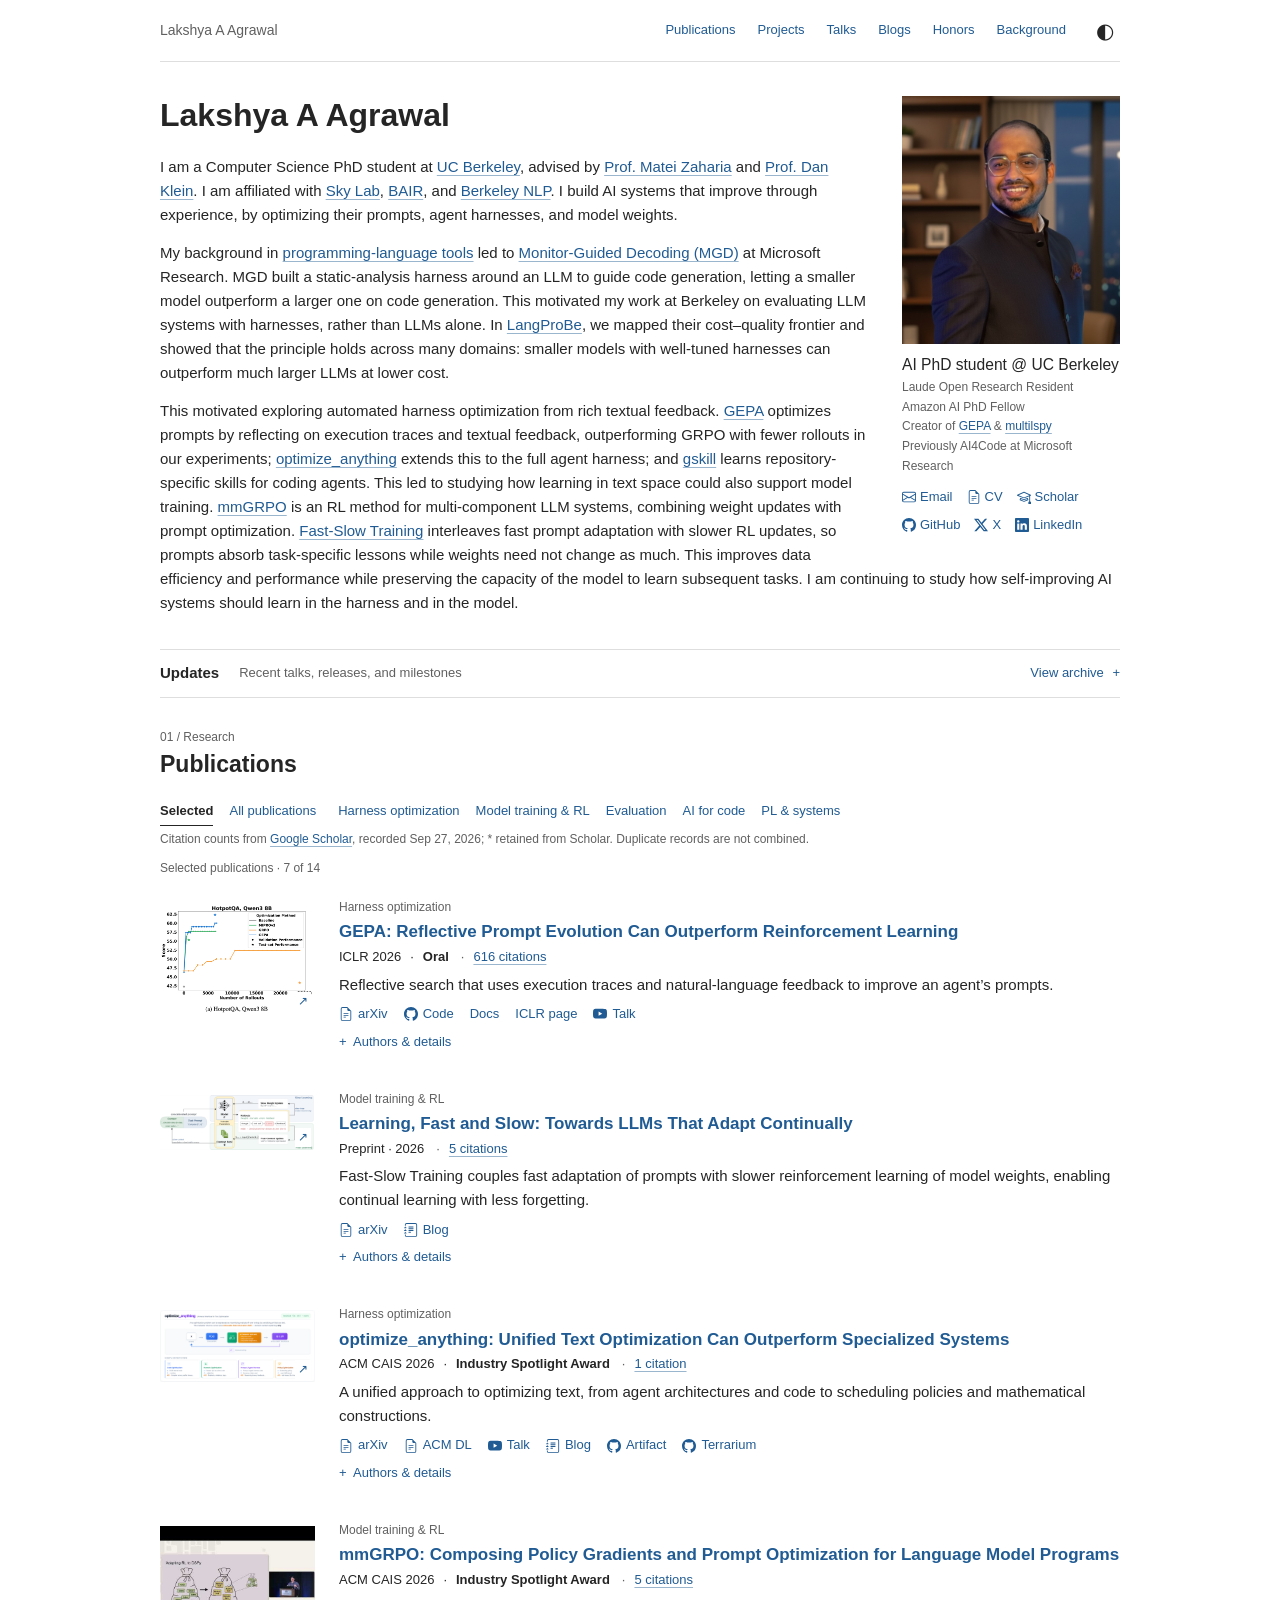
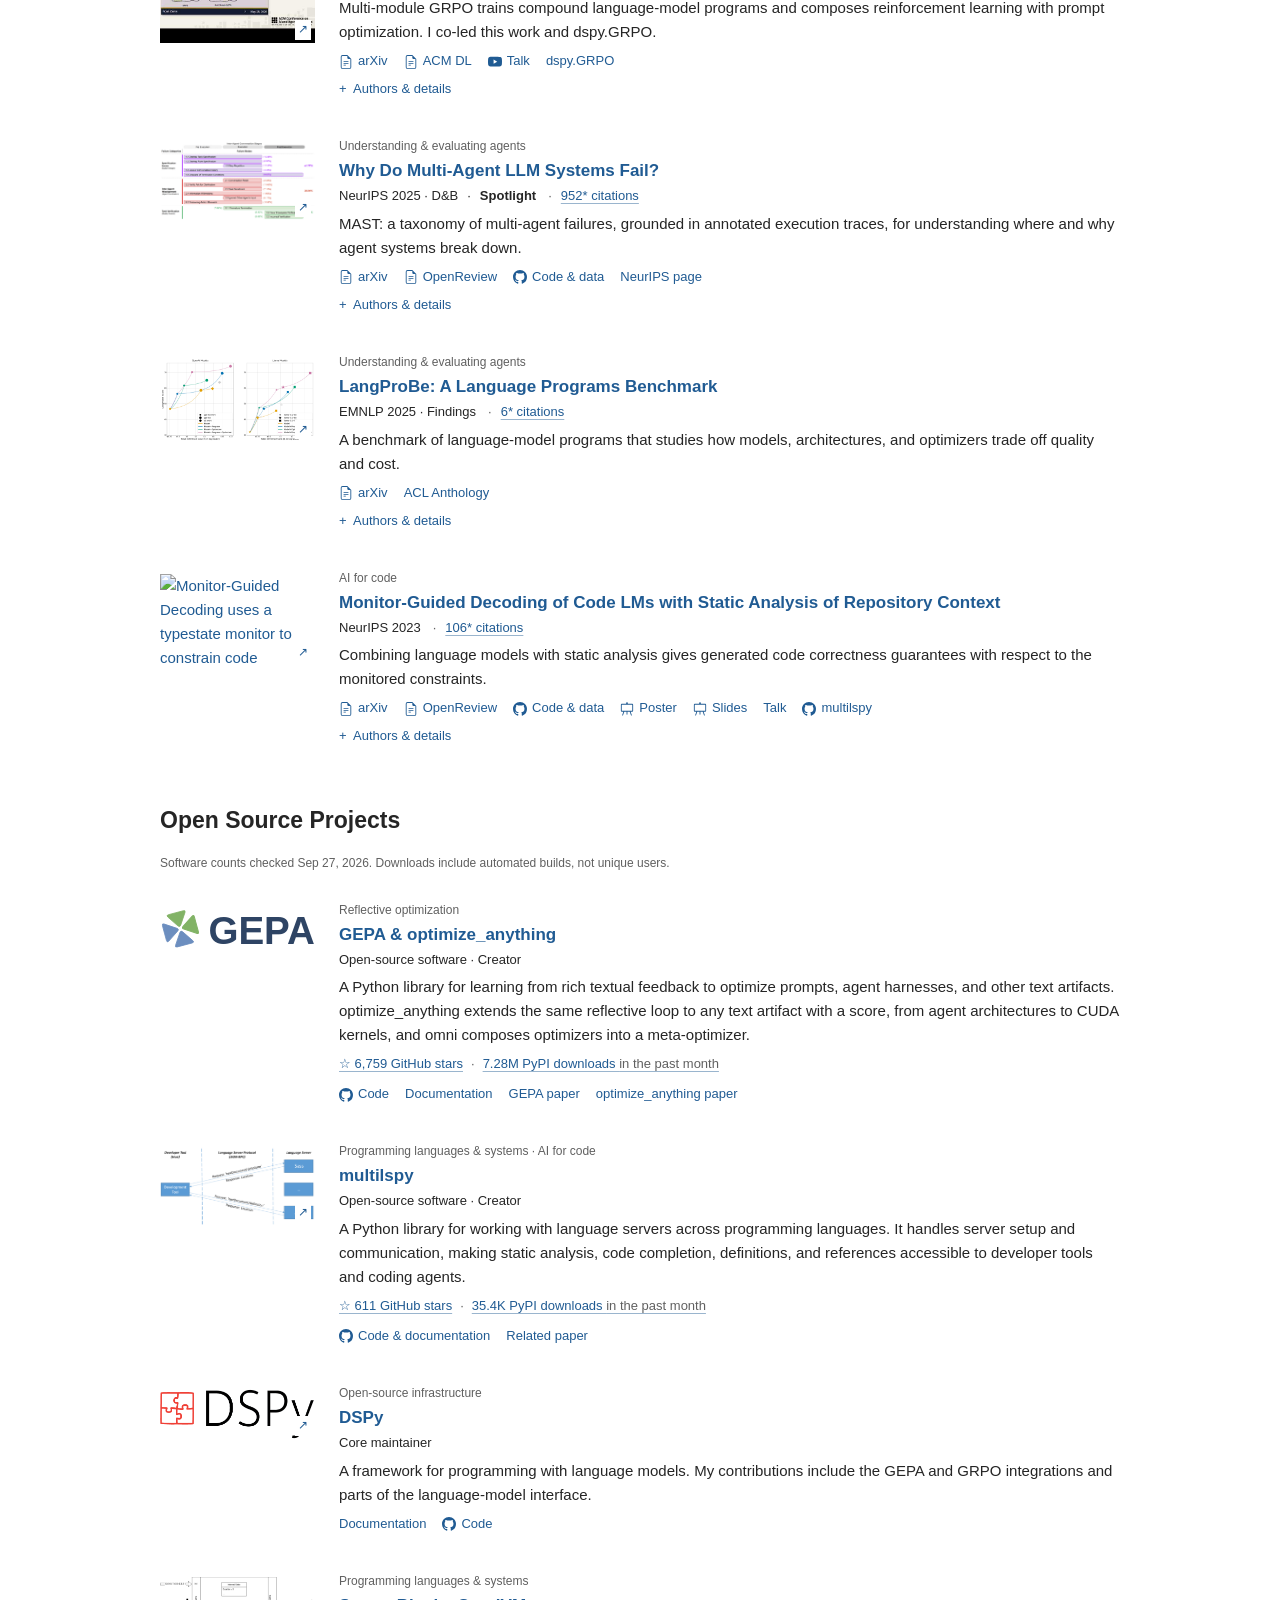
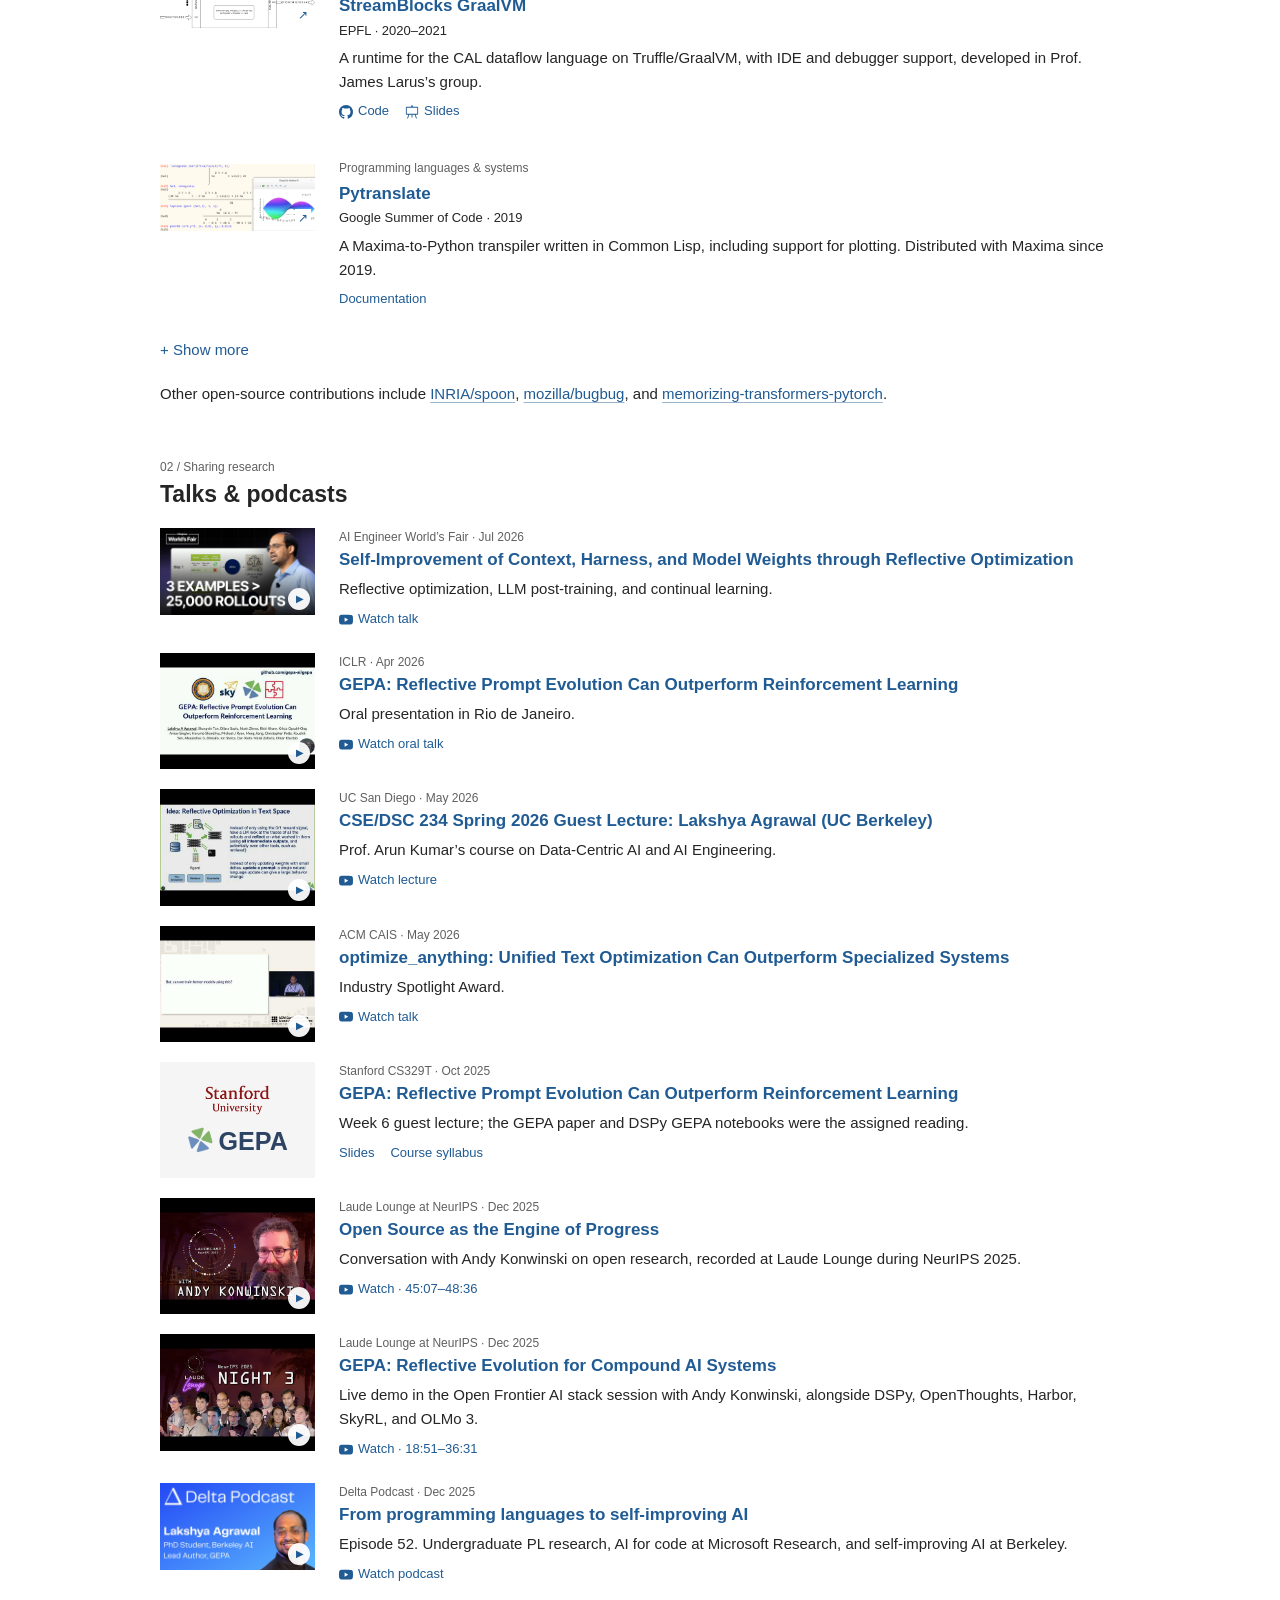
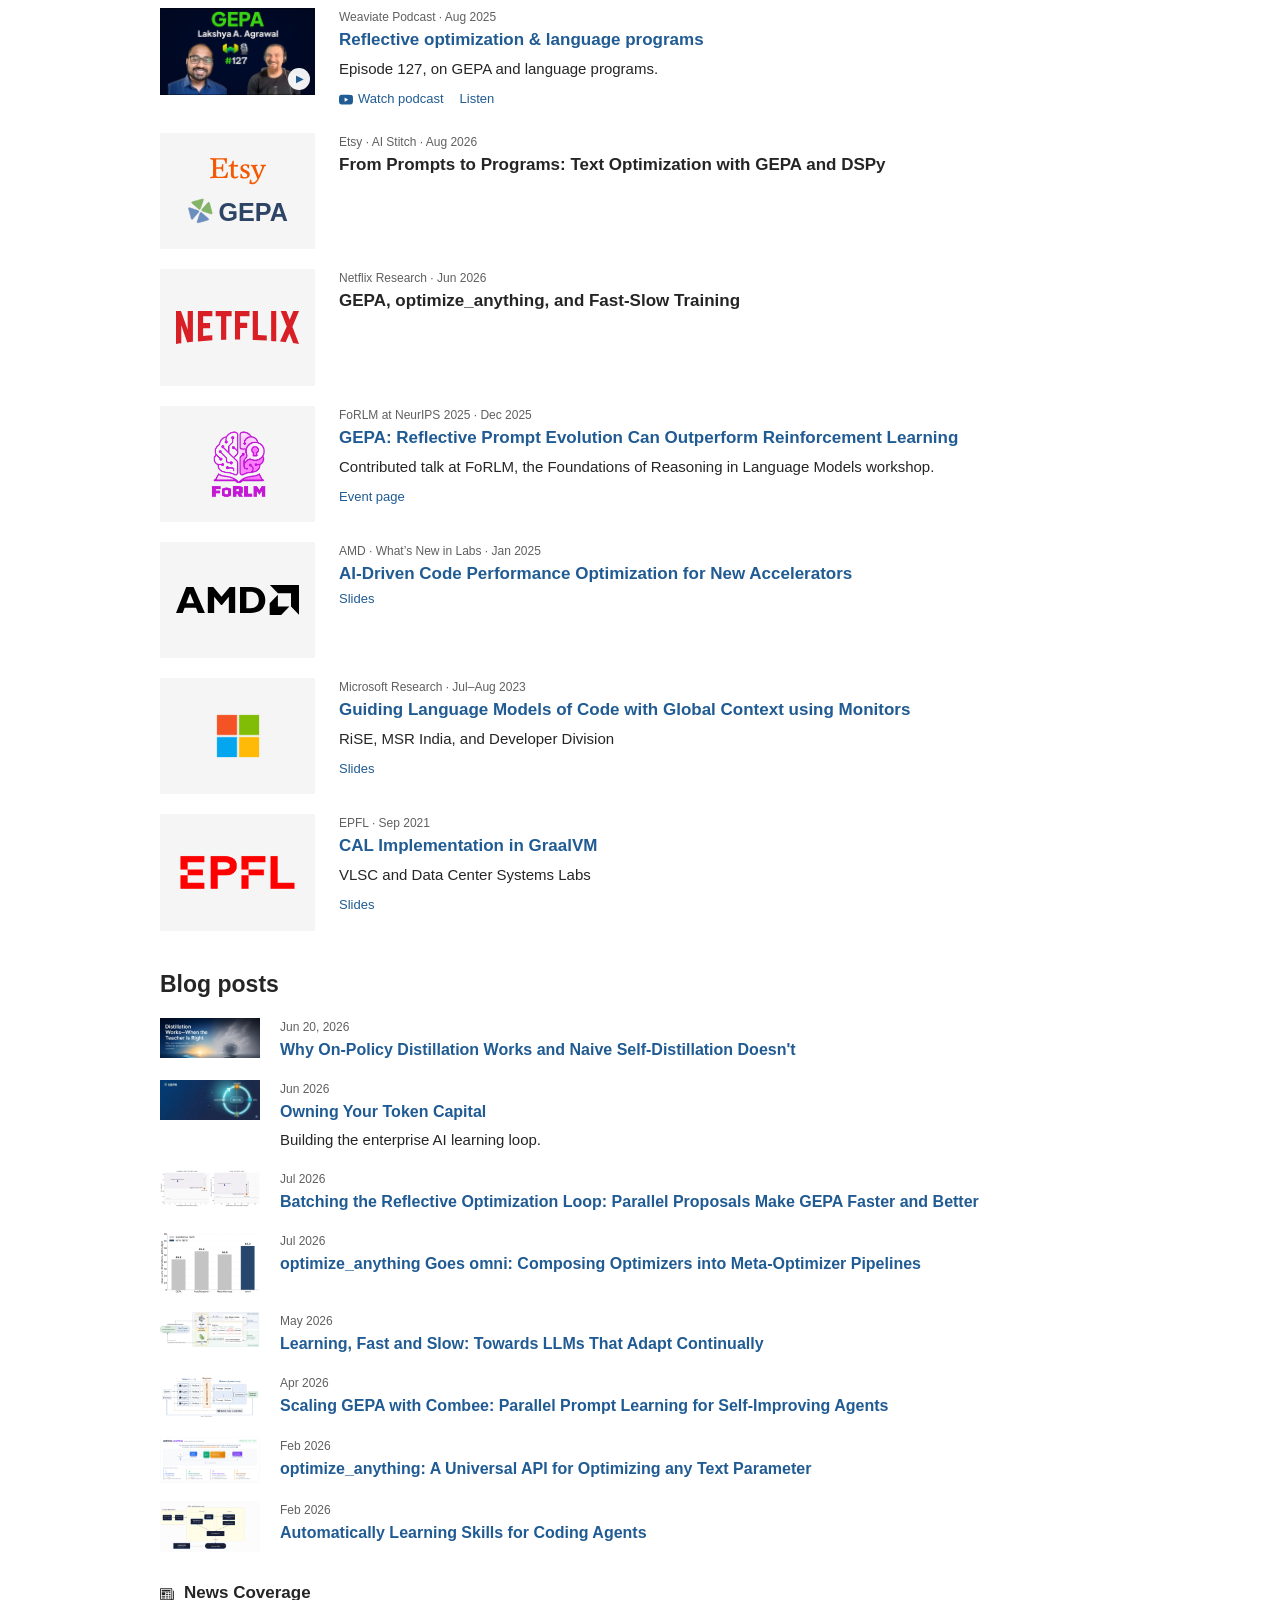
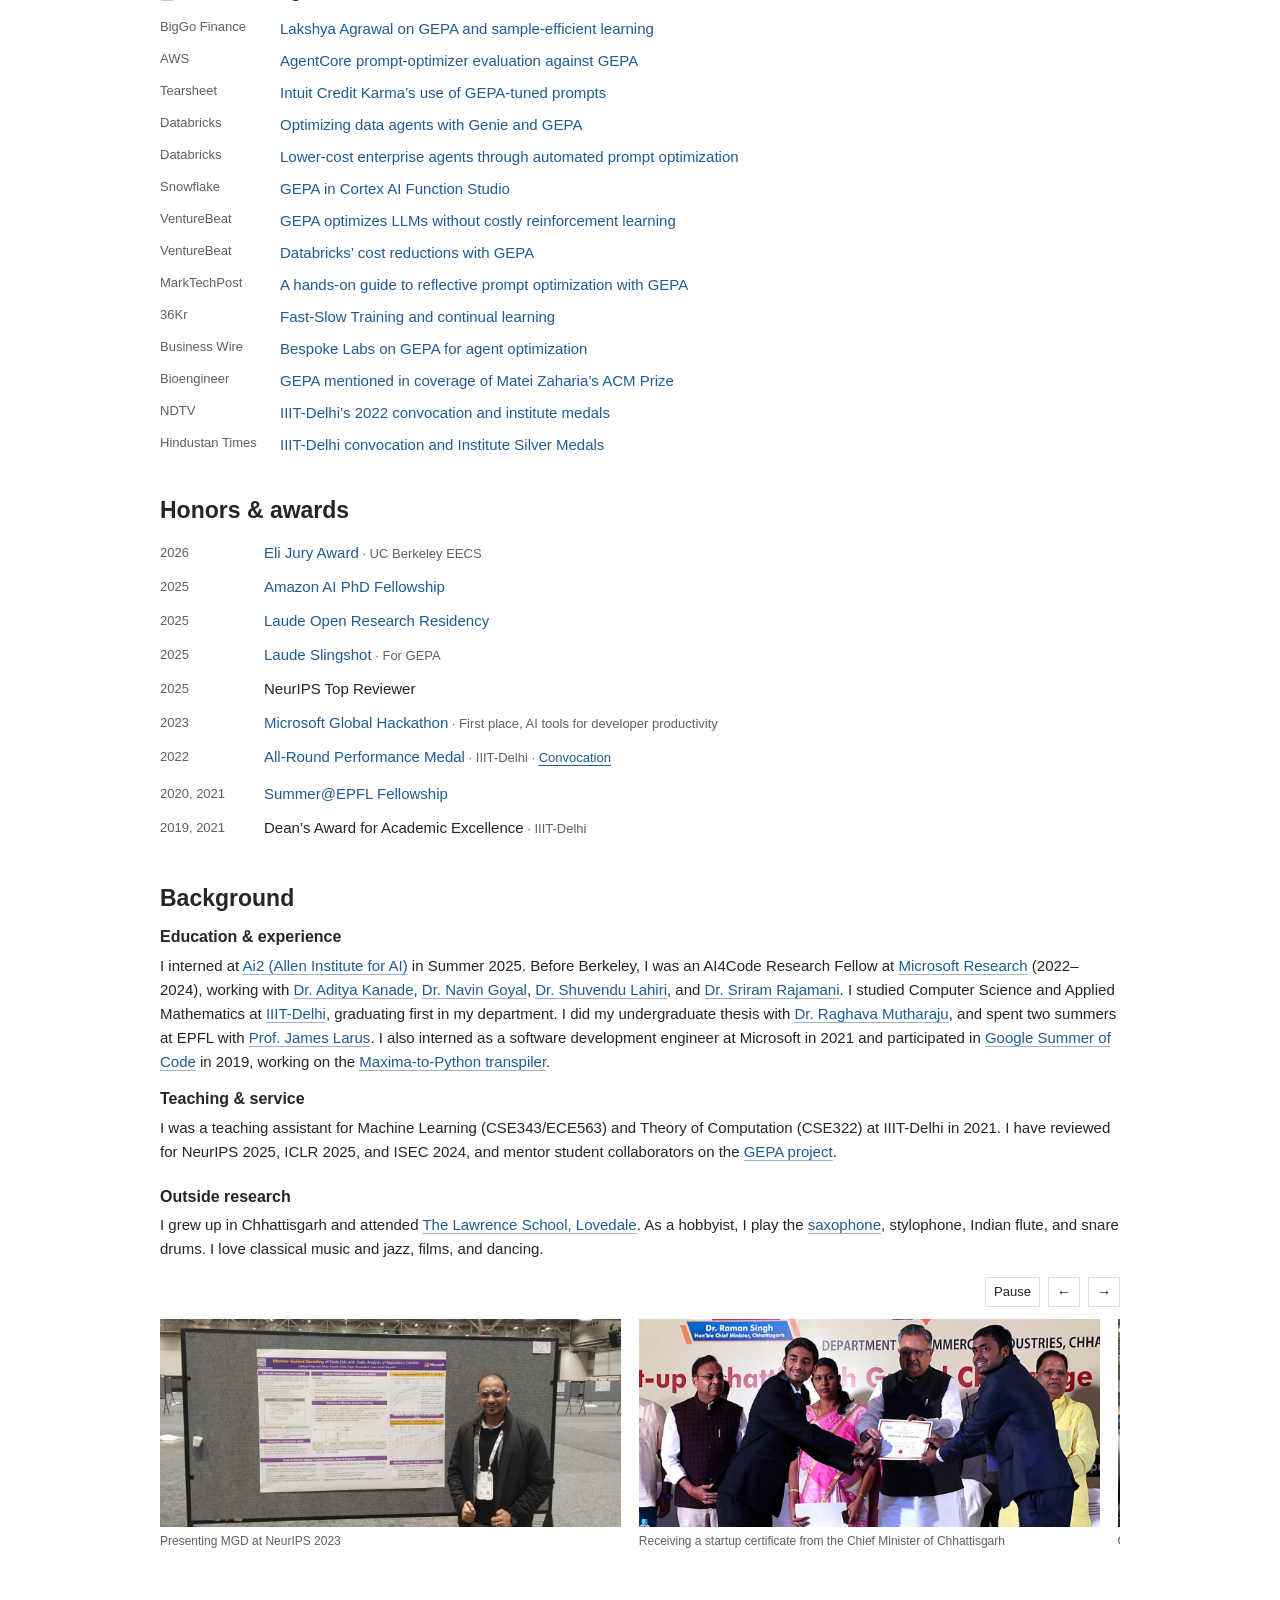
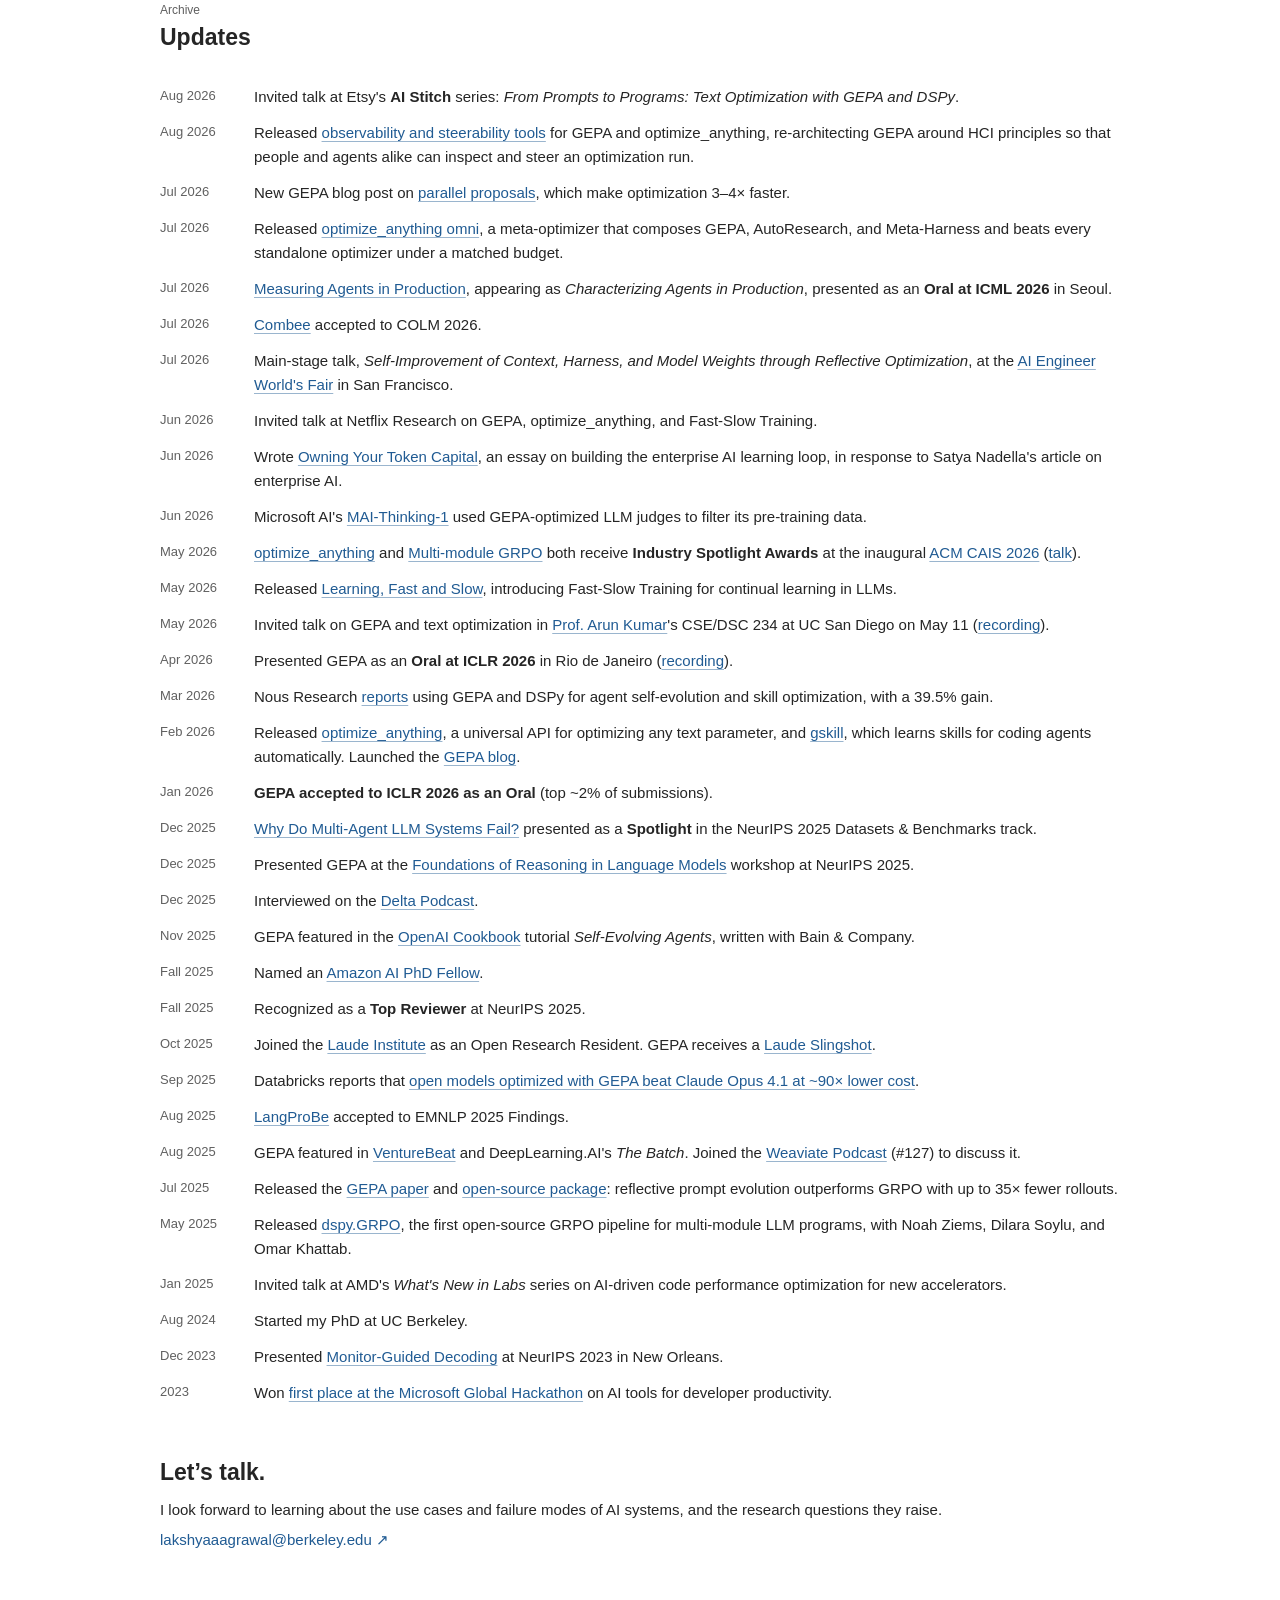
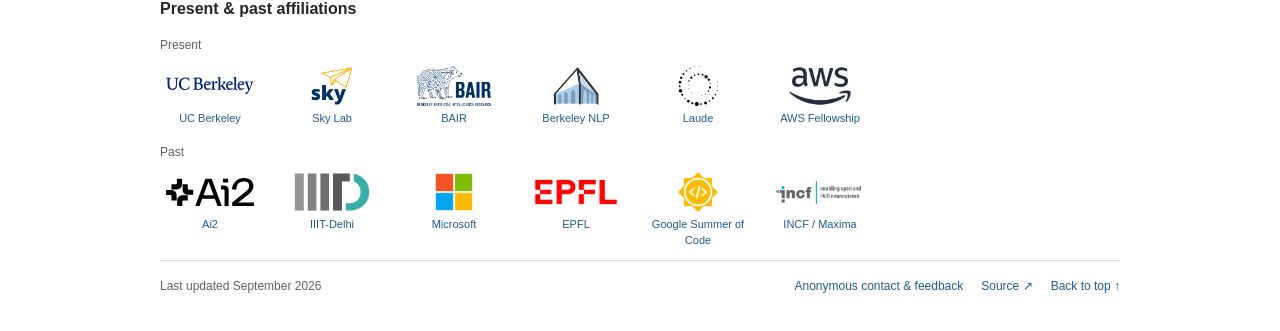
==== index.html @ 9cf8f74c "Merge GEPA and optimize_anything in projects, add logo covers to talks without recordings - Drop the" ====
<!DOCTYPE html>
<html lang="en">
<head>
  <meta charset="utf-8">
  <meta name="viewport" content="width=device-width, initial-scale=1">
  <title>Lakshya A Agrawal | AI PhD Student, UC Berkeley</title>
  <meta name="description" content="Lakshya A Agrawal is an AI PhD student at UC Berkeley working on self-improving AI systems, reflective optimization, reinforcement learning, and reliable code generation.">
  <meta name="author" content="Lakshya A Agrawal">
  <meta name="robots" content="index, follow">
  <meta name="google-site-verification" content="N2iS0YhlmknKU71fCZ22sqLumulgrJUVXjkkNR7ek6A">
  <link rel="canonical" href="https://lakshyaaagrawal.github.io/">

  <!-- Open Graph / Twitter -->
  <meta property="og:type" content="profile">
  <meta property="og:url" content="https://lakshyaaagrawal.github.io/">
  <meta property="og:title" content="Lakshya A Agrawal">
  <meta property="og:description" content="Lakshya A Agrawal is an AI PhD student at UC Berkeley working on self-improving AI systems, reflective optimization, reinforcement learning, and reliable code generation.">
  <meta property="og:image" content="https://lakshyaaagrawal.github.io/images/profile-1024.jpg">
  <meta property="og:image:width" content="1024">
  <meta property="og:image:height" content="1024">
  <meta name="twitter:card" content="summary">
  <meta name="twitter:site" content="@LakshyAAAgrawal">
  <meta name="twitter:creator" content="@LakshyAAAgrawal">
  <meta name="twitter:title" content="Lakshya A Agrawal">
  <meta name="twitter:description" content="Lakshya A Agrawal is an AI PhD student at UC Berkeley working on self-improving AI systems, reflective optimization, reinforcement learning, and reliable code generation.">
  <meta name="twitter:image" content="https://lakshyaaagrawal.github.io/images/profile-1024.jpg">

  <!-- Icons -->
  <link rel="icon" href="/favicon.svg" type="image/svg+xml">
  <link rel="icon" href="/favicon-32.png" type="image/png" sizes="32x32">
  <link rel="apple-touch-icon" href="/apple-touch-icon.png">
  <link rel="manifest" href="/site.webmanifest">
  <meta name="theme-color" content="#ffffff" media="(prefers-color-scheme: light)">
  <meta name="theme-color" content="#191b1d" media="(prefers-color-scheme: dark)">

  <!-- Theme: apply saved preference before first paint -->
  <script>
    (function () {
      try {
        var t = localStorage.getItem('theme');
        if (t === 'dark' || t === 'light') document.documentElement.setAttribute('data-theme', t);
      } catch (e) {}
    })();
  </script>

  <!-- System fonts keep the page lightweight and typographically consistent. -->
  <link rel="stylesheet" href="css/site.css?v=20260927-3">

  <noscript><style>.work[hidden] { display: block !important; } .research-status { display: none; }</style></noscript>

  <!-- Structured data -->
  <script type="application/ld+json">
  {
    "@context": "https://schema.org",
    "@type": "Person",
    "name": "Lakshya A Agrawal",
    "url": "https://lakshyaaagrawal.github.io/",
    "image": "https://lakshyaaagrawal.github.io/images/profile-1024.jpg",
    "email": "mailto:lakshyaaagrawal@berkeley.edu",
    "jobTitle": "PhD Student in Computer Science",
    "affiliation": { "@type": "CollegeOrUniversity", "name": "University of California, Berkeley" },
    "alumniOf": [
      { "@type": "CollegeOrUniversity", "name": "IIIT-Delhi" }
    ],
    "sameAs": [
      "https://scholar.google.com/citations?user=WwW9ij4AAAAJ",
      "https://github.com/LakshyAAAgrawal",
      "https://x.com/LakshyAAAgrawal",
      "https://www.linkedin.com/in/lakshyaaagrawal/"
    ]
  }
  </script>

  <!-- Google Analytics -->
  <script async src="https://www.googletagmanager.com/gtag/js?id=G-L6LBKWJG8V"></script>
  <script>
    window.dataLayer = window.dataLayer || [];
    function gtag(){dataLayer.push(arguments);}
    gtag('js', new Date());
    gtag('config', 'G-L6LBKWJG8V');
  </script>
</head>
<body>
<svg class="icon-definitions" aria-hidden="true" xmlns="http://www.w3.org/2000/svg"><defs>
<symbol id="icon-github" viewBox="0 0 16 16"><path d="M8 0C3.58 0 0 3.58 0 8c0 3.54 2.29 6.53 5.47 7.59.4.07.55-.17.55-.38 0-.19-.01-.82-.01-1.49-2.01.37-2.53-.49-2.69-.94-.09-.23-.48-.94-.82-1.13-.28-.15-.68-.52-.01-.53.63-.01 1.08.58 1.23.82.72 1.21 1.87.87 2.33.66.07-.52.28-.87.51-1.07-1.78-.2-3.64-.89-3.64-3.95 0-.87.31-1.59.82-2.15-.08-.2-.36-1.02.08-2.12 0 0 .67-.21 2.2.82.64-.18 1.32-.27 2-.27s1.36.09 2 .27c1.53-1.04 2.2-.82 2.2-.82.44 1.1.16 1.92.08 2.12.51.56.82 1.27.82 2.15 0 3.07-1.87 3.75-3.65 3.95.29.25.54.73.54 1.48 0 1.07-.01 1.93-.01 2.2 0 .21.15.46.55.38A8.01 8.01 0 0 0 16 8c0-4.42-3.58-8-8-8"/></symbol>
<symbol id="icon-linkedin" viewBox="0 0 16 16"><path d="M0 1.146C0 .513.526 0 1.175 0h13.65C15.474 0 16 .513 16 1.146v13.708c0 .633-.526 1.146-1.175 1.146H1.175C.526 16 0 15.487 0 14.854zm4.943 12.248V6.169H2.542v7.225zm-1.2-8.212c.837 0 1.358-.554 1.358-1.248-.015-.709-.52-1.248-1.342-1.248S2.4 3.226 2.4 3.934c0 .694.521 1.248 1.327 1.248zm4.908 8.212V9.359c0-.216.016-.432.08-.586.173-.431.568-.878 1.232-.878.869 0 1.216.662 1.216 1.634v3.865h2.401V9.25c0-2.22-1.184-3.252-2.764-3.252-1.274 0-1.845.7-2.165 1.193v.025h-.016l.016-.025V6.169h-2.4c.03.678 0 7.225 0 7.225z"/></symbol>
<symbol id="icon-twitter-x" viewBox="0 0 16 16"><path d="M12.6.75h2.454l-5.36 6.142L16 15.25h-4.937l-3.867-5.07-4.425 5.07H.316l5.733-6.57L0 .75h5.063l3.495 4.633L12.601.75Zm-.86 13.028h1.36L4.323 2.145H2.865z"/></symbol>
<symbol id="icon-envelope" viewBox="0 0 16 16"><path d="M0 4a2 2 0 0 1 2-2h12a2 2 0 0 1 2 2v8a2 2 0 0 1-2 2H2a2 2 0 0 1-2-2zm2-1a1 1 0 0 0-1 1v.217l7 4.2 7-4.2V4a1 1 0 0 0-1-1zm13 2.383-4.708 2.825L15 11.105zm-.034 6.876-5.64-3.471L8 9.583l-1.326-.795-5.64 3.47A1 1 0 0 0 2 13h12a1 1 0 0 0 .966-.741M1 11.105l4.708-2.897L1 5.383z"/></symbol>
<symbol id="icon-file-earmark-text" viewBox="0 0 16 16"><path d="M5.5 7a.5.5 0 0 0 0 1h5a.5.5 0 0 0 0-1zM5 9.5a.5.5 0 0 1 .5-.5h5a.5.5 0 0 1 0 1h-5a.5.5 0 0 1-.5-.5m0 2a.5.5 0 0 1 .5-.5h2a.5.5 0 0 1 0 1h-2a.5.5 0 0 1-.5-.5"/>
  <path d="M9.5 0H4a2 2 0 0 0-2 2v12a2 2 0 0 0 2 2h8a2 2 0 0 0 2-2V4.5zm0 1v2A1.5 1.5 0 0 0 11 4.5h2V14a1 1 0 0 1-1 1H4a1 1 0 0 1-1-1V2a1 1 0 0 1 1-1z"/></symbol>
<symbol id="icon-mortarboard" viewBox="0 0 16 16"><path d="M8.211 2.047a.5.5 0 0 0-.422 0l-7.5 3.5a.5.5 0 0 0 .025.917l7.5 3a.5.5 0 0 0 .372 0L14 7.14V13a1 1 0 0 0-1 1v2h3v-2a1 1 0 0 0-1-1V6.739l.686-.275a.5.5 0 0 0 .025-.917zM8 8.46 1.758 5.965 8 3.052l6.242 2.913z"/>
  <path d="M4.176 9.032a.5.5 0 0 0-.656.327l-.5 1.7a.5.5 0 0 0 .294.605l4.5 1.8a.5.5 0 0 0 .372 0l4.5-1.8a.5.5 0 0 0 .294-.605l-.5-1.7a.5.5 0 0 0-.656-.327L8 10.466zm-.068 1.873.22-.748 3.496 1.311a.5.5 0 0 0 .352 0l3.496-1.311.22.748L8 12.46z"/></symbol>
<symbol id="icon-youtube" viewBox="0 0 16 16"><path d="M8.051 1.999h.089c.822.003 4.987.033 6.11.335a2.01 2.01 0 0 1 1.415 1.42c.101.38.172.883.22 1.402l.01.104.022.26.008.104c.065.914.073 1.77.074 1.957v.075c-.001.194-.01 1.108-.082 2.06l-.008.105-.009.104c-.05.572-.124 1.14-.235 1.558a2.01 2.01 0 0 1-1.415 1.42c-1.16.312-5.569.334-6.18.335h-.142c-.309 0-1.587-.006-2.927-.052l-.17-.006-.087-.004-.171-.007-.171-.007c-1.11-.049-2.167-.128-2.654-.26a2.01 2.01 0 0 1-1.415-1.419c-.111-.417-.185-.986-.235-1.558L.09 9.82l-.008-.104A31 31 0 0 1 0 7.68v-.123c.002-.215.01-.958.064-1.778l.007-.103.003-.052.008-.104.022-.26.01-.104c.048-.519.119-1.023.22-1.402a2.01 2.01 0 0 1 1.415-1.42c.487-.13 1.544-.21 2.654-.26l.17-.007.172-.006.086-.003.171-.007A100 100 0 0 1 7.858 2zM6.4 5.209v4.818l4.157-2.408z"/></symbol>
<symbol id="icon-journal-text" viewBox="0 0 16 16"><path d="M5 10.5a.5.5 0 0 1 .5-.5h2a.5.5 0 0 1 0 1h-2a.5.5 0 0 1-.5-.5m0-2a.5.5 0 0 1 .5-.5h5a.5.5 0 0 1 0 1h-5a.5.5 0 0 1-.5-.5m0-2a.5.5 0 0 1 .5-.5h5a.5.5 0 0 1 0 1h-5a.5.5 0 0 1-.5-.5m0-2a.5.5 0 0 1 .5-.5h5a.5.5 0 0 1 0 1h-5a.5.5 0 0 1-.5-.5"/>
  <path d="M3 0h10a2 2 0 0 1 2 2v12a2 2 0 0 1-2 2H3a2 2 0 0 1-2-2v-1h1v1a1 1 0 0 0 1 1h10a1 1 0 0 0 1-1V2a1 1 0 0 0-1-1H3a1 1 0 0 0-1 1v1H1V2a2 2 0 0 1 2-2"/>
  <path d="M1 5v-.5a.5.5 0 0 1 1 0V5h.5a.5.5 0 0 1 0 1h-2a.5.5 0 0 1 0-1zm0 3v-.5a.5.5 0 0 1 1 0V8h.5a.5.5 0 0 1 0 1h-2a.5.5 0 0 1 0-1zm0 3v-.5a.5.5 0 0 1 1 0v.5h.5a.5.5 0 0 1 0 1h-2a.5.5 0 0 1 0-1z"/></symbol>
<symbol id="icon-easel" viewBox="0 0 16 16"><path d="M8 0a.5.5 0 0 1 .473.337L9.046 2H14a1 1 0 0 1 1 1v7a1 1 0 0 1-1 1h-1.85l1.323 3.837a.5.5 0 1 1-.946.326L11.092 11H8.5v3a.5.5 0 0 1-1 0v-3H4.908l-1.435 4.163a.5.5 0 1 1-.946-.326L3.85 11H2a1 1 0 0 1-1-1V3a1 1 0 0 1 1-1h4.954L7.527.337A.5.5 0 0 1 8 0M2 3v7h12V3z"/></symbol>
<symbol id="icon-newspaper" viewBox="0 0 16 16"><path d="M0 2.5A1.5 1.5 0 0 1 1.5 1h11A1.5 1.5 0 0 1 14 2.5v10.528c0 .3-.05.654-.238.972h.738a.5.5 0 0 0 .5-.5v-9a.5.5 0 0 1 1 0v9a1.5 1.5 0 0 1-1.5 1.5H1.497A1.497 1.497 0 0 1 0 13.5zM12 14c.37 0 .654-.211.853-.441.092-.106.147-.279.147-.531V2.5a.5.5 0 0 0-.5-.5h-11a.5.5 0 0 0-.5.5v11c0 .278.223.5.497.5z"/>
  <path d="M2 3h10v2H2zm0 3h4v3H2zm0 4h4v1H2zm0 2h4v1H2zm5-6h2v1H7zm3 0h2v1h-2zM7 8h2v1H7zm3 0h2v1h-2zm-3 2h2v1H7zm3 0h2v1h-2zm-3 2h2v1H7zm3 0h2v1h-2z"/></symbol>
</defs></svg>
<a class="skip-link" href="#about">Skip to content</a>
<header class="site-header">
  <div class="container header-inner">
    <a class="wordmark" href="#top" aria-label="Lakshya A Agrawal, home">Lakshya A Agrawal</a>
    <nav aria-label="Main navigation">
      <a href="#research">Publications</a><a href="#software">Projects</a><a href="#talks">Talks</a><a href="#blogs">Blogs</a><a href="#honors">Honors</a><a href="#background">Background</a>
    </nav>
    <button class="theme-toggle" type="button" aria-label="Switch to dark theme" hidden><span class="theme-symbol" aria-hidden="true">◐</span></button>
  </div>
</header>
<main id="top" class="container">
  <section class="intro" id="about" aria-labelledby="name">
    <div class="identity">
      <div class="profile-sidebar">
      <img class="portrait" src="images/profile-640.jpg" srcset="images/profile-640.jpg 640w, images/profile-1024.jpg 1024w" sizes="(max-width: 700px) 270px, 248px" width="1024" height="1024" alt="Lakshya A Agrawal" fetchpriority="high">
      <p class="profile-summary"><span class="profile-role">AI PhD student @ UC Berkeley</span><span>Laude Open Research Resident</span><span>Amazon AI PhD Fellow</span><span>Creator of <a href="#gepa">GEPA</a> &amp; <a href="#multilspy">multilspy</a></span><span>Previously AI4Code at Microsoft Research</span></p>
      <div class="profile-links" aria-label="Contact and profiles">
        <a href="mailto:lakshyaaagrawal@berkeley.edu"><svg class="link-icon" aria-hidden="true" focusable="false"><use href="#icon-envelope"></use></svg>Email</a>
        <a href="assets/CV.pdf"><svg class="link-icon" aria-hidden="true" focusable="false"><use href="#icon-file-earmark-text"></use></svg>CV</a>
        <a href="https://scholar.google.com/citations?user=WwW9ij4AAAAJ"><svg class="link-icon" aria-hidden="true" focusable="false"><use href="#icon-mortarboard"></use></svg>Scholar</a>
        <a href="https://github.com/LakshyAAAgrawal"><svg class="link-icon" aria-hidden="true" focusable="false"><use href="#icon-github"></use></svg>GitHub</a>
        <a href="https://x.com/LakshyAAAgrawal"><svg class="link-icon" aria-hidden="true" focusable="false"><use href="#icon-twitter-x"></use></svg>X</a>
        <a href="https://www.linkedin.com/in/lakshyaaagrawal/"><svg class="link-icon" aria-hidden="true" focusable="false"><use href="#icon-linkedin"></use></svg>LinkedIn</a>
      </div>
      </div>
      <h1 id="name">Lakshya A Agrawal</h1>
    </div>
    <div class="intro-copy">
      <p>I am a Computer Science PhD student at <a href="https://www.berkeley.edu/">UC Berkeley</a>, advised by <a href="https://people.eecs.berkeley.edu/~matei/">Prof. Matei Zaharia</a> and <a href="https://people.eecs.berkeley.edu/~klein/">Prof. Dan Klein</a>. I am affiliated with <a href="https://sky.cs.berkeley.edu/">Sky Lab</a>, <a href="https://bair.berkeley.edu/">BAIR</a>, and <a href="https://nlp.cs.berkeley.edu/">Berkeley NLP</a>. I build AI systems that improve through experience, by optimizing their prompts, agent harnesses, and model weights.</p>
      <p>My background in <a href="#pl">programming-language tools</a> led to <a href="#mgd">Monitor-Guided Decoding (MGD)</a> at Microsoft Research. MGD built a static-analysis harness around an LLM to guide code generation, letting a smaller model outperform a larger one on code generation. This motivated my work at Berkeley on evaluating LLM systems with harnesses, rather than LLMs alone. In <a href="#langprobe">LangProBe</a>, we mapped their cost–quality frontier and showed that the principle holds across many domains: smaller models with well-tuned harnesses can outperform much larger LLMs at lower cost.</p>
      <p>This motivated exploring automated harness optimization from rich textual feedback. <a href="#gepa">GEPA</a> optimizes prompts by reflecting on execution traces and textual feedback, outperforming GRPO with fewer rollouts in our experiments; <a href="#optimize-anything">optimize_anything</a> extends this to the full agent harness; and <a href="#gskill">gskill</a> learns repository-specific skills for coding agents.
      This led to studying how learning in text space could also support model training. <a href="#mmgrpo">mmGRPO</a> is an RL method for multi-component LLM systems, combining weight updates with prompt optimization. <a href="#fst">Fast-Slow Training</a> interleaves fast prompt adaptation with slower RL updates, so prompts absorb task-specific lessons while weights need not change as much. This improves data efficiency and performance while preserving the capacity of the model to learn subsequent tasks. I am continuing to study how self-improving AI systems should learn in the harness and in the model.</p>

    </div>
  </section>

  <details class="updates" id="news">
    <summary><span class="eyebrow">Updates</span><span class="update-preview">Recent talks, releases, and milestones</span><span class="expand-label">View archive <span aria-hidden="true">+</span></span></summary>
    <ul class="news-list">
          <li><time datetime="2026-08">Aug 2026</time><div class="item">Invited talk at Etsy's <b>AI Stitch</b> series: <i>From Prompts to Programs: Text Optimization with GEPA and DSPy</i>.</div></li>
          <li><time datetime="2026-08">Aug 2026</time><div class="item">Released <a href="https://x.com/BhavyaChopra1/status/2089780200968163436">observability and steerability tools</a> for GEPA and optimize_anything, re-architecting GEPA around HCI principles so that people and agents alike can inspect and steer an optimization run.</div></li>
          <li><time datetime="2026-07">Jul 2026</time><div class="item">New GEPA blog post on <a href="https://gepa-ai.github.io/gepa/blog/2026/07/30/parallel-proposals/">parallel proposals</a>, which make optimization 3–4× faster.</div></li>
          <li><time datetime="2026-07">Jul 2026</time><div class="item">Released <a href="https://gepa-ai.github.io/gepa/blog/2026/07/22/optimize-anything-omni/">optimize_anything omni</a>, a meta-optimizer that composes GEPA, AutoResearch, and Meta-Harness and beats every standalone optimizer under a matched budget.</div></li>
          <li><time datetime="2026-07">Jul 2026</time><div class="item"><a href="https://arxiv.org/abs/2512.04123">Measuring Agents in Production</a>, appearing as <i>Characterizing Agents in Production</i>, presented as an <b>Oral at ICML 2026</b> in Seoul.</div></li>
          <li><time datetime="2026-07">Jul 2026</time><div class="item"><a href="https://arxiv.org/abs/2604.04247">Combee</a> accepted to COLM 2026.</div></li>
          <li><time datetime="2026-07">Jul 2026</time><div class="item">Main-stage talk, <i>Self-Improvement of Context, Harness, and Model Weights through Reflective Optimization</i>, at the <a href="https://www.ai.engineer/worldsfair/schedule?q=Lakshya+Agrawal&amp;session=asn_slot_2026_07_01_main_stage_0900_2026_06_03t09_49_39_605z">AI Engineer World's Fair</a> in San Francisco.</div></li>
          <li><time datetime="2026-06">Jun 2026</time><div class="item">Invited talk at Netflix Research on GEPA, optimize_anything, and Fast-Slow Training.</div></li>
          <li><time datetime="2026-06">Jun 2026</time><div class="item">Wrote <a href="https://x.com/i/article/2066378829221036033">Owning Your Token Capital</a>, an essay on building the enterprise AI learning loop, in response to Satya Nadella's article on enterprise AI.</div></li>
          <li><time datetime="2026-06">Jun 2026</time><div class="item">Microsoft AI's <a href="https://x.com/mustafasuleyman/status/2061880164498428188">MAI-Thinking-1</a> used GEPA-optimized LLM judges to filter its pre-training data.</div></li>
          <li><time datetime="2026-05">May 2026</time><div class="item"><a href="https://arxiv.org/abs/2605.19633">optimize_anything</a> and <a href="https://arxiv.org/abs/2508.04660">Multi-module GRPO</a> both receive <b>Industry Spotlight Awards</b> at the inaugural <a href="https://www.caisconf.org/">ACM CAIS 2026</a> (<a href="https://www.youtube.com/watch?v=XWOwqN2BpjM">talk</a>).</div></li>
          <li><time datetime="2026-05">May 2026</time><div class="item">Released <a href="https://arxiv.org/abs/2605.12484">Learning, Fast and Slow</a>, introducing Fast-Slow Training for continual learning in LLMs.</div></li>
          <li><time datetime="2026-05">May 2026</time><div class="item">Invited talk on GEPA and text optimization in <a href="https://dsc.ucsd.edu/~arunkk/">Prof. Arun Kumar</a>'s CSE/DSC 234 at UC San Diego on May 11 (<a href="https://www.youtube.com/watch?v=vJ6F2duUC_0">recording</a>).</div></li>
            <li><time datetime="2026-04">Apr 2026</time><div class="item">Presented GEPA as an <b>Oral at ICLR 2026</b> in Rio de Janeiro (<a href="https://www.youtube.com/watch?v=HbGah-uP1fI">recording</a>).</div></li>
            <li><time datetime="2026-03">Mar 2026</time><div class="item">Nous Research <a href="https://github.com/NousResearch/hermes-agent-self-evolution/blob/main/reports/phase1_validation_report.pdf">reports</a> using GEPA and DSPy for agent self-evolution and skill optimization, with a 39.5% gain.</div></li>
            <li><time datetime="2026-02">Feb 2026</time><div class="item">Released <a href="https://gepa-ai.github.io/gepa/blog/2026/02/18/introducing-optimize-anything/">optimize_anything</a>, a universal API for optimizing any text parameter, and <a href="https://gepa-ai.github.io/gepa/blog/2026/02/18/automatically-learning-skills-for-coding-agents/">gskill</a>, which learns skills for coding agents automatically. Launched the <a href="https://gepa-ai.github.io/gepa/blog/">GEPA blog</a>.</div></li>
            <li><time datetime="2026-01">Jan 2026</time><div class="item"><b>GEPA accepted to ICLR 2026 as an Oral</b> (top ~2% of submissions).</div></li>
            <li><time datetime="2025-12">Dec 2025</time><div class="item"><a href="https://arxiv.org/abs/2503.13657">Why Do Multi-Agent LLM Systems Fail?</a> presented as a <b>Spotlight</b> in the NeurIPS 2025 Datasets &amp; Benchmarks track.</div></li>
            <li><time datetime="2025-12">Dec 2025</time><div class="item">Presented GEPA at the <a href="https://neurips.cc/virtual/2025/workshop/109559">Foundations of Reasoning in Language Models</a> workshop at NeurIPS 2025.</div></li>
            <li><time datetime="2025-12">Dec 2025</time><div class="item">Interviewed on the <a href="https://www.youtube.com/watch?v=HtxnqtTQKuQ">Delta Podcast</a>.</div></li>
            <li><time datetime="2025-11">Nov 2025</time><div class="item">GEPA featured in the <a href="https://cookbook.openai.com/examples/partners/self_evolving_agents/autonomous_agent_retraining">OpenAI Cookbook</a> tutorial <i>Self-Evolving Agents</i>, written with Bain &amp; Company.</div></li>
            <li><time datetime="2025-11">Fall 2025</time><div class="item">Named an <a href="https://eecs.berkeley.edu/news/eecs-students-drive-ai-innovation-as-amazon-phd-fellows/">Amazon AI PhD Fellow</a>.</div></li>
            <li><time datetime="2025-11">Fall 2025</time><div class="item">Recognized as a <b>Top Reviewer</b> at NeurIPS 2025.</div></li>
            <li><time datetime="2025-10">Oct 2025</time><div class="item">Joined the <a href="https://www.laude.org/">Laude Institute</a> as an Open Research Resident. GEPA receives a <a href="https://slingshots.laude.org/">Laude Slingshot</a>.</div></li>
            <li><time datetime="2025-09">Sep 2025</time><div class="item">Databricks reports that <a href="https://www.databricks.com/blog/building-state-art-enterprise-agents-90x-cheaper-automated-prompt-optimization">open models optimized with GEPA beat Claude Opus 4.1 at ~90× lower cost</a>.</div></li>
            <li><time datetime="2025-08">Aug 2025</time><div class="item"><a href="https://aclanthology.org/2025.findings-emnlp.1172/">LangProBe</a> accepted to EMNLP 2025 Findings.</div></li>
            <li><time datetime="2025-08">Aug 2025</time><div class="item">GEPA featured in <a href="https://venturebeat.com/ai/gepa-optimizes-llms-without-costly-reinforcement-learning">VentureBeat</a> and DeepLearning.AI's <i>The Batch</i>. Joined the <a href="https://www.youtube.com/watch?v=fREQrxhBSk0">Weaviate Podcast</a> (#127) to discuss it.</div></li>
            <li><time datetime="2025-07">Jul 2025</time><div class="item">Released the <a href="https://arxiv.org/abs/2507.19457">GEPA paper</a> and <a href="https://github.com/gepa-ai/gepa">open-source package</a>: reflective prompt evolution outperforms GRPO with up to 35× fewer rollouts.</div></li>
            <li><time datetime="2025-05">May 2025</time><div class="item">Released <a href="https://x.com/lateinteraction/status/1919428454761553994">dspy.GRPO</a>, the first open-source GRPO pipeline for multi-module LLM programs, with Noah Ziems, Dilara Soylu, and Omar Khattab.</div></li>
            <li><time datetime="2025-01">Jan 2025</time><div class="item">Invited talk at AMD's <i>What's New in Labs</i> series on AI-driven code performance optimization for new accelerators.</div></li>
            <li><time datetime="2024-08">Aug 2024</time><div class="item">Started my PhD at UC Berkeley.</div></li>
            <li><time datetime="2023-12">Dec 2023</time><div class="item">Presented <a href="https://neurips.cc/virtual/2023/poster/70362">Monitor-Guided Decoding</a> at NeurIPS 2023 in New Orleans.</div></li>
            <li><time datetime="2023">2023</time><div class="item">Won <a href="https://www.credly.com/badges/6d4c10c9-79f8-409c-aa2a-83c3871c56b3">first place at the Microsoft Global Hackathon</a> on AI tools for developer productivity.</div></li>
          </ul>
  </details>

  <section class="research-section" id="research" aria-labelledby="research-heading">
    <div class="section-heading"><div><span class="eyebrow">01 / Research</span><h2 id="research-heading">Publications</h2></div></div>
    <span class="anchor-alias" id="publications"></span><span class="anchor-alias" id="harness"></span><span class="anchor-alias" id="post-training"></span><span class="anchor-alias" id="evaluation"></span><span class="anchor-alias" id="ai4code"></span><span class="anchor-alias" id="pl"></span>
    <div class="research-controls" hidden>
      <div class="view-switch" role="group" aria-label="Research selection"><button type="button" data-filter="selected" aria-pressed="true">Selected</button><button type="button" data-filter="all" aria-pressed="false">All publications</button></div>
      <div class="topic-filters" role="group" aria-label="Filter research by topic">
        <button type="button" data-filter="harness" aria-pressed="false">Harness optimization</button>
        <button type="button" data-filter="training" aria-pressed="false">Model training &amp; RL</button>
        <button type="button" data-filter="evaluation" aria-pressed="false">Evaluation</button>
        <button type="button" data-filter="code" aria-pressed="false">AI for code</button>
        <button type="button" data-filter="systems" aria-pressed="false">PL &amp; systems</button>
      </div>
    </div>
    <p class="metrics-note">Citation counts from <a href="https://scholar.google.com/citations?user=WwW9ij4AAAAJ">Google Scholar</a>, recorded <time datetime="2026-09-27">Sep 27, 2026</time>; * retained from Scholar. Duplicate records are not combined.</p>
    <div class="research-status" aria-live="polite" aria-atomic="true">Selected publications · 7 of 14</div>
    <div class="work-grid"><article class="work" id="gepa" data-topics="harness" data-selected="true">
  <a class="work-visual" href="images/sides/gepa.png" target="_blank" rel="noopener" aria-label="Enlarge research figure for gepa"><img src="images/sides/gepa.png" alt="GEPA, MIPROv2, and GRPO compared by rollout budget on HotpotQA" width="1232" height="882" loading="lazy" decoding="async"><span aria-hidden="true">↗</span></a>
  <div class="work-category">Harness optimization</div>
  <h3><a href="https://arxiv.org/abs/2507.19457">GEPA: Reflective Prompt Evolution Can Outperform Reinforcement Learning</a></h3>
  <p class="work-venue">ICLR 2026 <span class="distinction">Oral</span> <span class="venue-divider" aria-hidden="true">·</span> <a class="citation-count" href="https://scholar.google.com/scholar?hl=en&amp;q=%22GEPA%3A%20Reflective%20Prompt%20Evolution%20Can%20Outperform%20Reinforcement%20Learning%22" title="Google Scholar snapshot recorded September 27, 2026">616 citations</a></p>
  <p class="work-description">Reflective search that uses execution traces and natural-language feedback to improve an agent’s prompts.</p>
  <div class="work-links"><a href="https://arxiv.org/abs/2507.19457"><svg class="link-icon" aria-hidden="true" focusable="false"><use href="#icon-file-earmark-text"></use></svg>arXiv</a><a href="https://github.com/gepa-ai/gepa"><svg class="link-icon" aria-hidden="true" focusable="false"><use href="#icon-github"></use></svg>Code</a><a href="https://gepa-ai.github.io/gepa/">Docs</a><a href="https://iclr.cc/virtual/2026/oral/10009494">ICLR page</a><a href="https://www.youtube.com/watch?v=HbGah-uP1fI"><svg class="link-icon" aria-hidden="true" focusable="false"><use href="#icon-youtube"></use></svg>Talk</a></div>
  <details class="paper-details"><summary>Authors &amp; details<span class="sr-only"> for GEPA: Reflective Prompt Evolution Can Outperform Reinforcement Learning</span></summary>
    <p class="authors"><span class="me">Lakshya A Agrawal</span>, Shangyin Tan, Dilara Soylu, Noah Ziems, Rishi Khare, Krista Opsahl-Ong, Arnav Singhvi, Herumb Shandilya, Michael J Ryan, Meng Jiang, Christopher Potts, Koushik Sen, Alexandros G. Dimakis, Ion Stoica, Dan Klein, Matei Zaharia, Omar Khattab</p>
  </details>
</article>
<article class="work" id="fst" data-topics="training" data-selected="true">
  <a class="work-visual" href="images/research/fst.png" target="_blank" rel="noopener" aria-label="Enlarge research figure for fst"><img src="images/research/fst.png" alt="Fast-Slow Training: fast context updates and slow model-weight updates learn from the same rollouts" width="1800" height="643" loading="lazy" decoding="async"><span aria-hidden="true">↗</span></a>
  <div class="work-category">Model training &amp; RL</div>
  <h3><a href="https://arxiv.org/abs/2605.12484">Learning, Fast and Slow: Towards LLMs That Adapt Continually</a></h3>
  <p class="work-venue">Preprint · 2026 <span class="venue-divider" aria-hidden="true">·</span> <a class="citation-count" href="https://scholar.google.com/scholar?hl=en&amp;q=%22Learning%2C%20fast%20and%20slow%3A%20Towards%20LLMs%20that%20adapt%20continually%22" title="Google Scholar snapshot recorded September 27, 2026">5 citations</a></p>
  <p class="work-description">Fast-Slow Training couples fast adaptation of prompts with slower reinforcement learning of model weights, enabling continual learning with less forgetting.</p>
  <div class="work-links"><a href="https://arxiv.org/abs/2605.12484"><svg class="link-icon" aria-hidden="true" focusable="false"><use href="#icon-file-earmark-text"></use></svg>arXiv</a><a href="https://gepa-ai.github.io/gepa/blog/2026/05/11/learning-fast-and-slow/"><svg class="link-icon" aria-hidden="true" focusable="false"><use href="#icon-journal-text"></use></svg>Blog</a></div>
  <details class="paper-details"><summary>Authors &amp; details<span class="sr-only"> for Learning, Fast and Slow: Towards LLMs That Adapt Continually</span></summary>
    <p class="authors">Rishabh Tiwari, Kusha Sareen, <span class="me">Lakshya A Agrawal</span>, Joseph E. Gonzalez, Matei Zaharia, Kurt Keutzer, Inderjit S. Dhillon, Rishabh Agarwal, Devvrit Khatri</p>
  </details>
</article>
<article class="work" id="optimize-anything" data-topics="harness" data-selected="true">
  <a class="work-visual" href="images/research/optimize-anything.png" target="_blank" rel="noopener" aria-label="Enlarge research figure for optimize-anything"><img src="images/research/optimize-anything.png" alt="The optimize_anything loop connects an evaluator, diagnostic feedback, and an LLM proposer" width="1600" height="738" loading="lazy" decoding="async"><span aria-hidden="true">↗</span></a>
  <div class="work-category">Harness optimization</div>
  <h3><a href="https://arxiv.org/abs/2605.19633"><code>optimize_anything</code>: Unified Text Optimization Can Outperform Specialized Systems</a></h3>
  <p class="work-venue">ACM CAIS 2026 <span class="distinction">Industry Spotlight Award</span> <span class="venue-divider" aria-hidden="true">·</span> <a class="citation-count" href="https://scholar.google.com/scholar?hl=en&amp;q=%22optimize_anything%3A%20Unified%20Text%20Optimization%20can%20Outperform%20Specialized%20Systems%22" title="Google Scholar snapshot recorded September 27, 2026">1 citation</a></p>
  <p class="work-description">A unified approach to optimizing text, from agent architectures and code to scheduling policies and mathematical constructions.</p>
  <div class="work-links"><a href="https://arxiv.org/abs/2605.19633"><svg class="link-icon" aria-hidden="true" focusable="false"><use href="#icon-file-earmark-text"></use></svg>arXiv</a><a href="https://dl.acm.org/doi/10.1145/3786335.3813167"><svg class="link-icon" aria-hidden="true" focusable="false"><use href="#icon-file-earmark-text"></use></svg>ACM DL</a><a href="https://www.youtube.com/watch?v=XWOwqN2BpjM"><svg class="link-icon" aria-hidden="true" focusable="false"><use href="#icon-youtube"></use></svg>Talk</a><a href="https://gepa-ai.github.io/gepa/blog/2026/02/18/introducing-optimize-anything/"><svg class="link-icon" aria-hidden="true" focusable="false"><use href="#icon-journal-text"></use></svg>Blog</a><a href="https://github.com/gepa-ai/optimize-anything-artifact"><svg class="link-icon" aria-hidden="true" focusable="false"><use href="#icon-github"></use></svg>Artifact</a><a href="https://github.com/gepa-ai/terrarium"><svg class="link-icon" aria-hidden="true" focusable="false"><use href="#icon-github"></use></svg>Terrarium</a></div>
  <details class="paper-details"><summary>Authors &amp; details<span class="sr-only"> for optimize_anything: Unified Text Optimization Can Outperform Specialized Systems</span></summary>
    <p class="authors"><span class="me">Lakshya A Agrawal</span>*, Donghyun Lee*, Shangyin Tan, Wenjie Ma, Karim Elmaaroufi, Rohit Sandadi, Sanjit A. Seshia, Koushik Sen, Dan Klein, Ion Stoica, Joseph E. Gonzalez, Omar Khattab, Alexandros G. Dimakis, Matei Zaharia</p><p class="contribution">* Equal contribution.</p><p>A workshop version, <i>optimize_anything: A Unified Framework for LLM-Based Mathematical and Scientific Optimization</i>, appeared at the 3rd AI for Math Workshop at ICML 2026.</p>
  </details>
</article>
<article class="work" id="mmgrpo" data-topics="training" data-selected="true">
  <a class="work-visual video-visual" href="images/research/mmgrpo-talk.jpg" target="_blank" rel="noopener" aria-label="Enlarge presentation thumbnail for mmgrpo"><img src="images/research/mmgrpo-talk.jpg" alt="Slide from Noah Ziems’s ACM CAIS presentation comparing GRPO and multi-module GRPO" width="480" height="360" loading="lazy" decoding="async"><span aria-hidden="true">↗</span></a>
  <div class="work-category">Model training &amp; RL</div>
  <h3><a href="https://arxiv.org/abs/2508.04660">mmGRPO: Composing Policy Gradients and Prompt Optimization for Language Model Programs</a></h3>
  <p class="work-venue">ACM CAIS 2026 <span class="distinction">Industry Spotlight Award</span> <span class="venue-divider" aria-hidden="true">·</span> <a class="citation-count" href="https://scholar.google.com/scholar?hl=en&amp;q=%22Composing%20Policy%20Gradients%20and%20Prompt%20Optimization%20for%20Language%20Model%20Programs%22" title="Google Scholar snapshot recorded September 27, 2026">5 citations</a></p>
  <p class="work-description">Multi-module GRPO trains compound language-model programs and composes reinforcement learning with prompt optimization. I co-led this work and dspy.GRPO.</p>
  <div class="work-links"><a href="https://arxiv.org/abs/2508.04660"><svg class="link-icon" aria-hidden="true" focusable="false"><use href="#icon-file-earmark-text"></use></svg>arXiv</a><a href="https://dl.acm.org/doi/10.1145/3786335.3813164"><svg class="link-icon" aria-hidden="true" focusable="false"><use href="#icon-file-earmark-text"></use></svg>ACM DL</a><a href="https://www.youtube.com/watch?v=JT9JYNFrs80"><svg class="link-icon" aria-hidden="true" focusable="false"><use href="#icon-youtube"></use></svg>Talk</a><a href="https://x.com/lateinteraction/status/1919428454761553994">dspy.GRPO</a></div>
  <details class="paper-details"><summary>Authors &amp; details<span class="sr-only"> for mmGRPO: Composing Policy Gradients and Prompt Optimization for Language Model Programs</span></summary>
    <p class="authors">Noah Ziems*, Dilara Soylu*, <span class="me">Lakshya A Agrawal</span>*, Isaac Miller, Liheng Lai, Chen Qian, Kaiqiang Song, Meng Jiang, Dan Klein, Matei Zaharia, Karel D'Oosterlinck, Christopher Potts, Omar Khattab</p><p class="contribution">* Equal contribution.</p>
  </details>
</article>
<article class="work" id="mast" data-topics="evaluation" data-selected="true">
  <a class="work-visual" href="images/sides/mast.png" target="_blank" rel="noopener" aria-label="Enlarge research figure for mast"><img src="images/sides/mast.png" alt="MAST taxonomy groups failures into specification issues, inter-agent misalignment, and task verification" width="2598" height="1314" loading="lazy" decoding="async"><span aria-hidden="true">↗</span></a>
  <div class="work-category">Understanding &amp; evaluating agents</div>
  <h3><a href="https://arxiv.org/abs/2503.13657">Why Do Multi-Agent LLM Systems Fail?</a></h3>
  <p class="work-venue">NeurIPS 2025 · D&amp;B <span class="distinction">Spotlight</span> <span class="venue-divider" aria-hidden="true">·</span> <a class="citation-count" href="https://scholar.google.com/scholar?hl=en&amp;q=%22Why%20Do%20Multiagent%20Systems%20Fail%3F%22" title="Google Scholar snapshot recorded September 27, 2026; asterisk retained from Scholar">952* citations</a></p>
  <p class="work-description">MAST: a taxonomy of multi-agent failures, grounded in annotated execution traces, for understanding where and why agent systems break down.</p>
  <div class="work-links"><a href="https://arxiv.org/abs/2503.13657"><svg class="link-icon" aria-hidden="true" focusable="false"><use href="#icon-file-earmark-text"></use></svg>arXiv</a><a href="https://openreview.net/forum?id=MqBzKkb8eK"><svg class="link-icon" aria-hidden="true" focusable="false"><use href="#icon-file-earmark-text"></use></svg>OpenReview</a><a href="https://github.com/multi-agent-systems-failure-taxonomy/MAST"><svg class="link-icon" aria-hidden="true" focusable="false"><use href="#icon-github"></use></svg>Code &amp; data</a><a href="https://neurips.cc/virtual/2025/poster/121528">NeurIPS page</a></div>
  <details class="paper-details"><summary>Authors &amp; details<span class="sr-only"> for Why Do Multi-Agent LLM Systems Fail?</span></summary>
    <p class="authors">Mert Cemri*, Melissa Z. Pan*, Shuyi Yang*, <span class="me">Lakshya A Agrawal</span>*, Bhavya Chopra, Rishabh Tiwari, Kurt Keutzer, Aditya Parameswaran, Dan Klein, Kannan Ramchandran, Matei Zaharia, Joseph E. Gonzalez, Ion Stoica</p><p class="contribution">* Equal contribution.</p>
  </details>
</article>
<article class="work" id="map" data-topics="evaluation" data-selected="false" hidden>
  <a class="work-visual" href="images/research/agents-in-production.png" target="_blank" rel="noopener" aria-label="Enlarge research figure for map"><img src="images/research/agents-in-production.png" alt="Agent architecture diagram separating task abstraction from agent control" width="1470" height="576" loading="lazy" decoding="async"><span aria-hidden="true">↗</span></a>
  <div class="work-category">Understanding &amp; evaluating agents</div>
  <h3><a href="https://arxiv.org/abs/2512.04123">Measuring Agents in Production</a></h3>
  <p class="work-venue">ICML 2026 <span class="distinction">Oral</span> <span class="venue-divider" aria-hidden="true">·</span> <a class="citation-count" href="https://scholar.google.com/scholar?hl=en&amp;q=%22Measuring%20agents%20in%20production%22" title="Google Scholar snapshot recorded September 27, 2026">83 citations</a></p>
  <p class="work-description">An empirical study of how agents are built, evaluated, and used in real production systems.</p>
  <div class="work-links"><a href="https://arxiv.org/abs/2512.04123"><svg class="link-icon" aria-hidden="true" focusable="false"><use href="#icon-file-earmark-text"></use></svg>arXiv</a></div>
  <details class="paper-details"><summary>Authors &amp; details<span class="sr-only"> for Measuring Agents in Production</span></summary>
    <p class="authors">Melissa Z. Pan, Negar Arabzadeh, Riccardo Cogo, Yuxuan Zhu, Alexander Xiong, <span class="me">Lakshya A Agrawal</span>, Huanzhi Mao, Emma Shen, Sid Pallerla, Liana Patel, Shu Liu, Tianneng Shi, Xiaoyuan Liu, Jared Quincy Davis, Emmanuele Lacavalla, Alessandro Basile, Shuyi Yang, Paul Castro, Daniel Kang, Koushik Sen, Dawn Song, Joseph E. Gonzalez, Ion Stoica, Matei Zaharia, Marquita Ellis</p><p>Appeared at ICML 2026 as <i>Characterizing Agents in Production</i>.</p>
  </details>
</article>
<article class="work" id="langprobe" data-topics="evaluation" data-selected="true">
  <a class="work-visual" href="images/sides/langprobe.png" target="_blank" rel="noopener" aria-label="Enlarge research figure for langprobe"><img src="images/sides/langprobe.png" alt="LangProBe plots the cost and quality of models, programs, and optimizers" width="2104" height="1144" loading="lazy" decoding="async"><span aria-hidden="true">↗</span></a>
  <div class="work-category">Understanding &amp; evaluating agents</div>
  <h3><a href="https://aclanthology.org/2025.findings-emnlp.1172/">LangProBe: A Language Programs Benchmark</a></h3>
  <p class="work-venue">EMNLP 2025 · Findings <span class="venue-divider" aria-hidden="true">·</span> <a class="citation-count" href="https://scholar.google.com/scholar?hl=en&amp;q=%22LangProBe%3A%20a%20Language%20Program%20Benchmark.%22" title="Google Scholar snapshot recorded September 27, 2026; asterisk retained from Scholar">6* citations</a></p>
  <p class="work-description">A benchmark of language-model programs that studies how models, architectures, and optimizers trade off quality and cost.</p>
  <div class="work-links"><a href="https://arxiv.org/abs/2502.20315"><svg class="link-icon" aria-hidden="true" focusable="false"><use href="#icon-file-earmark-text"></use></svg>arXiv</a><a href="https://aclanthology.org/2025.findings-emnlp.1172/">ACL Anthology</a></div>
  <details class="paper-details"><summary>Authors &amp; details<span class="sr-only"> for LangProBe: A Language Programs Benchmark</span></summary>
    <p class="authors">Shangyin Tan, <span class="me">Lakshya A Agrawal</span>, Arnav Singhvi, Liheng Lai, Michael J Ryan, Dan Klein, Omar Khattab, Koushik Sen, Matei Zaharia</p>
  </details>
</article>
<article class="work" id="mgd" data-topics="code" data-selected="true">
  <a class="work-visual" href="images/sides/mgd.png" target="_blank" rel="noopener" aria-label="Enlarge research figure for mgd"><img src="images/sides/mgd.png" alt="Monitor-Guided Decoding uses a typestate monitor to constrain code completion" width="1803" height="1068" loading="lazy" decoding="async"><span aria-hidden="true">↗</span></a>
  <div class="work-category">AI for code</div>
  <h3><a href="https://arxiv.org/abs/2306.10763">Monitor-Guided Decoding of Code LMs with Static Analysis of Repository Context</a></h3>
  <p class="work-venue">NeurIPS 2023 <span class="venue-divider" aria-hidden="true">·</span> <a class="citation-count" href="https://scholar.google.com/scholar?hl=en&amp;q=%22Monitor-guided%20decoding%20of%20code%20lms%20with%20static%20analysis%20of%20repository%20context%22" title="Google Scholar snapshot recorded September 27, 2026; asterisk retained from Scholar">106* citations</a></p>
  <p class="work-description">Combining language models with static analysis gives generated code correctness guarantees with respect to the monitored constraints.</p>
  <div class="work-links"><a href="https://arxiv.org/abs/2306.10763"><svg class="link-icon" aria-hidden="true" focusable="false"><use href="#icon-file-earmark-text"></use></svg>arXiv</a><a href="https://openreview.net/forum?id=qPUbKxKvXq"><svg class="link-icon" aria-hidden="true" focusable="false"><use href="#icon-file-earmark-text"></use></svg>OpenReview</a><a href="https://github.com/microsoft/monitors4codegen"><svg class="link-icon" aria-hidden="true" focusable="false"><use href="#icon-github"></use></svg>Code &amp; data</a><a href="https://neurips.cc/media/PosterPDFs/NeurIPS%202023/70362.png"><svg class="link-icon" aria-hidden="true" focusable="false"><use href="#icon-easel"></use></svg>Poster</a><a href="https://neurips.cc/media/neurips-2023/Slides/70362.pdf"><svg class="link-icon" aria-hidden="true" focusable="false"><use href="#icon-easel"></use></svg>Slides</a><a href="https://neurips.cc/virtual/2023/poster/70362">Talk</a><a href="https://github.com/microsoft/multilspy"><svg class="link-icon" aria-hidden="true" focusable="false"><use href="#icon-github"></use></svg>multilspy</a></div>
  <details class="paper-details"><summary>Authors &amp; details<span class="sr-only"> for Monitor-Guided Decoding of Code LMs with Static Analysis of Repository Context</span></summary>
    <p class="authors"><span class="me">Lakshya A Agrawal</span>, Aditya Kanade, Navin Goyal, Shuvendu Lahiri, Sriram Rajamani</p><p>Also filed as US Patent Application 18/680,100.</p>
  </details>
</article>

<article class="work" id="gskill" data-topics="harness code" data-selected="false" hidden>
  <a class="work-visual" href="images/blogs/skills.png" target="_blank" rel="noopener" aria-label="Enlarge: gskill pipeline for generating tasks and learning repository-specific skills"><img src="images/blogs/skills.png" alt="gskill pipeline for generating tasks and learning repository-specific skills" width="640" height="327" loading="lazy" decoding="async"><span aria-hidden="true">↗</span></a>
  <div class="work-category">Harness optimization · AI for code</div>
  <h3><a href="https://dl.acm.org/doi/10.1145/3786335.3813196">Automatically Learning Skills for Coding Agents</a></h3>
  <p class="work-venue">ACM CAIS 2026 · Demo paper <span class="venue-divider" aria-hidden="true">·</span> <a class="citation-count" href="https://scholar.google.com/scholar?hl=en&amp;q=%22Automatically%20Learning%20Skills%20for%20Coding%20Agents%22" title="Google Scholar snapshot recorded September 27, 2026">2 citations</a></p>
  <p class="work-description">gskill learns repository-specific skills for coding agents by generating evaluation tasks and optimizing skill files.</p>
  <div class="work-links"><a href="https://dl.acm.org/doi/10.1145/3786335.3813196"><svg class="link-icon" aria-hidden="true" focusable="false"><use href="#icon-file-earmark-text"></use></svg>Paper</a><a href="https://gepa-ai.github.io/gepa/blog/2026/02/18/automatically-learning-skills-for-coding-agents/"><svg class="link-icon" aria-hidden="true" focusable="false"><use href="#icon-journal-text"></use></svg>Blog</a><a href="https://github.com/gepa-ai/gepa"><svg class="link-icon" aria-hidden="true" focusable="false"><use href="#icon-github"></use></svg>Code</a></div>
  <details class="paper-details"><summary>Authors &amp; details<span class="sr-only"> for Automatically Learning Skills for Coding Agents</span></summary>
    <p class="authors">Shangyin Tan*, <span class="me">Lakshya A Agrawal</span>*, Rohit Sandadi, Dan Klein, Koushik Sen, Alexandros G. Dimakis, Matei Zaharia</p><p class="contribution">* Equal contribution.</p>
  </details>
</article>
<article class="work" id="combee" data-topics="harness" data-selected="false" hidden>
  <a class="work-visual" href="images/blogs/combee.png" target="_blank" rel="noopener" aria-label="Enlarge: Combee architecture for parallel prompt learning"><img src="images/blogs/combee.png" alt="Combee architecture for parallel prompt learning" width="640" height="292" loading="lazy" decoding="async"><span aria-hidden="true">↗</span></a>
  <div class="work-category">Harness optimization</div>
  <h3><a href="https://arxiv.org/abs/2604.04247">Combee: Scaling Prompt Learning for Self-Improving Language Model Agents</a></h3>
  <p class="work-venue">COLM 2026 <span class="venue-divider" aria-hidden="true">·</span> <a class="citation-count" href="https://scholar.google.com/scholar?hl=en&amp;q=%22Combee%3A%20Scaling%20prompt%20learning%20for%20self-improving%20language%20model%20agents%22" title="Google Scholar snapshot recorded September 27, 2026">6 citations</a></p>
  <p class="work-description">Scaling parallel prompt learning for self-improving language-model agents.</p>
  <div class="work-links"><a href="https://arxiv.org/abs/2604.04247"><svg class="link-icon" aria-hidden="true" focusable="false"><use href="#icon-file-earmark-text"></use></svg>arXiv</a><a href="https://gepa-ai.github.io/gepa/blog/2026/04/09/gepa-at-scale-with-combee/"><svg class="link-icon" aria-hidden="true" focusable="false"><use href="#icon-journal-text"></use></svg>Blog</a></div>
  <details class="paper-details"><summary>Authors &amp; details<span class="sr-only"> for Combee: Scaling Prompt Learning for Self-Improving Language Model Agents</span></summary>
    <p class="authors">Hanchen Li, Runyuan He, Qizheng Zhang, Changxiu Ji, Qiuyang Mang, Xiaokun Chen, <span class="me">Lakshya A Agrawal</span>, Wei-Liang Liao, Eric Yang, Alvin Cheung, James Zou, Kunle Olukotun, Ion Stoica, Joseph E. Gonzalez</p>
  </details>
</article>

<article class="work" id="knowing-is-not-seeing" data-topics="evaluation" data-selected="false" hidden>
  <a class="work-visual paper-cover" href="https://sites.google.com/view/icbinb-2026/papers" aria-label="Read Knowing Is Not Seeing: Limits of Physical Problem Solving in VLMs"><div class="paper-cover-venue">ICLR 2026 · ICBINB Workshop</div><div class="paper-cover-title">Knowing Is Not Seeing</div><div class="paper-cover-subtitle">Limits of Physical Problem Solving in VLMs</div></a>
  <div class="work-category">Understanding &amp; evaluating models</div>
  <h3><a href="https://sites.google.com/view/icbinb-2026/papers">Knowing Is Not Seeing: Limits of Physical Problem Solving in VLMs</a></h3>
  <p class="work-venue">ICLR 2026 · ICBINB Workshop</p>
  <p class="work-description">Investigating the limits of physical problem solving in vision-language models.</p>
  <div class="work-links"></div>
  <details class="paper-details"><summary>Authors &amp; details<span class="sr-only"> for Knowing Is Not Seeing: Limits of Physical Problem Solving in VLMs</span></summary>
    <p class="authors">Karim Elmaaroufi, Kevin Chon, Justin Svegliato, <span class="me">Lakshya A Agrawal</span>, Matei Zaharia, Sanjit A. Seshia</p>
  </details>
</article>
<article class="work" id="barbarians" data-topics="systems" data-selected="false" hidden>
  <a class="work-visual" href="images/research/barbarians.png" target="_blank" rel="noopener" aria-label="Enlarge: AI-driven systems research loop with solution generation, evaluation, and selection"><img src="images/research/barbarians.png" alt="AI-driven systems research loop with solution generation, evaluation, and selection" width="1402" height="650" loading="lazy" decoding="async"><span aria-hidden="true">↗</span></a>
  <div class="work-category">Programming languages &amp; systems</div>
  <h3><a href="https://arxiv.org/abs/2512.14806">Let the Barbarians In: How AI Can Accelerate Systems Performance Research</a></h3>
  <p class="work-venue">Preprint · 2025 <span class="venue-divider" aria-hidden="true">·</span> <a class="citation-count" href="https://scholar.google.com/scholar?hl=en&amp;q=%22Barbarians%20at%20the%20gate%3A%20How%20ai%20is%20upending%20systems%20research%22" title="Google Scholar snapshot recorded September 27, 2026; asterisk retained from Scholar">74* citations</a></p>
  <p class="work-description">Exploring how AI can accelerate systems performance research.</p>
  <div class="work-links"><a href="https://arxiv.org/abs/2512.14806"><svg class="link-icon" aria-hidden="true" focusable="false"><use href="#icon-file-earmark-text"></use></svg>arXiv</a></div>
  <details class="paper-details"><summary>Authors &amp; details<span class="sr-only"> for Let the Barbarians In: How AI Can Accelerate Systems Performance Research</span></summary>
    <p class="authors">Audrey Cheng, Shu Liu, Melissa Pan, Zhifei Li, Shubham Agarwal, Mert Cemri, Bowen Wang, Alexander Krentsel, Tian Xia, Jongseok Park, Shuo Yang, Jeff Chen, <span class="me">Lakshya A Agrawal</span>, Ashwin Naren, Shulu Li, Ruiying Ma, Aditya Desai, Jiarong Xing, Koushik Sen, Matei Zaharia, Ion Stoica</p><p>Extends <a href="https://arxiv.org/abs/2510.06189">Barbarians at the Gate: How AI Is Upending Systems Research</a> (2025).</p>
  </details>
</article>
<article class="work" id="sparql" data-topics="systems" data-selected="false" hidden>
  <a class="work-visual" href="images/sides/sparql_to_cypher_cods_comad.png" target="_blank" rel="noopener" aria-label="Enlarge research figure for sparql"><img src="images/sides/sparql_to_cypher_cods_comad.png" alt="SPARQL-to-Cypher transpiler research figure" width="1860" height="825" loading="lazy" decoding="async"><span aria-hidden="true">↗</span></a>
  <div class="work-category">Programming languages &amp; systems</div>
  <h3><a href="https://dl.acm.org/doi/10.1145/3493700.3493757">A SPARQL to Cypher Transpiler: Proposal and Initial Results</a></h3>
  <p class="work-venue">CODS-COMAD 2022 <span class="venue-divider" aria-hidden="true">·</span> <a class="citation-count" href="https://scholar.google.com/scholar?hl=en&amp;q=%22A%20SPARQL%20to%20cypher%20transpiler%3A%20Proposal%20and%20initial%20results%22" title="Google Scholar snapshot recorded September 27, 2026">14 citations</a></p>
  <p class="work-description">My undergraduate thesis on translating SPARQL queries to Cypher across RDF and property-graph databases.</p>
  <div class="work-links"><a href="assets/papers/sparql_to_cypher_cods_comad.pdf"><svg class="link-icon" aria-hidden="true" focusable="false"><use href="#icon-file-earmark-text"></use></svg>PDF</a><a href="https://dl.acm.org/doi/10.1145/3493700.3493757"><svg class="link-icon" aria-hidden="true" focusable="false"><use href="#icon-file-earmark-text"></use></svg>ACM DL</a><a href="assets/papers/sparql_to_cypher_btp_thesis.pdf">Thesis</a><a href="assets/papers/sparql_to_cypher_btp_thesis_poster.pdf"><svg class="link-icon" aria-hidden="true" focusable="false"><use href="#icon-easel"></use></svg>Poster</a></div>
  <details class="paper-details"><summary>Authors &amp; details<span class="sr-only"> for A SPARQL to Cypher Transpiler: Proposal and Initial Results</span></summary>
    <p class="authors"><span class="me">Lakshya A Agrawal</span>, Nikunj Singhal, Raghava Mutharaju</p>
  </details>
</article>
<article class="work" id="sentiment" data-topics="evaluation" data-selected="false" hidden>
  <a class="work-visual" href="images/sides/preprint_sentiment.png" target="_blank" rel="noopener" aria-label="Enlarge research figure for sentiment"><img src="images/sides/preprint_sentiment.png" alt="Research figure from the sentiment analysis project" width="943" height="678" loading="lazy" decoding="async"><span aria-hidden="true">↗</span></a>
  <div class="work-category">Earlier work</div>
  <h3><a href="https://arxiv.org/abs/2011.14280">A Novel Sentiment Analysis Engine for Preliminary Depression Status Estimation on Social Media</a></h3>
  <p class="work-venue">Preprint · 2020 <span class="venue-divider" aria-hidden="true">·</span> <a class="citation-count" href="https://scholar.google.com/scholar?hl=en&amp;q=%22A%20novel%20sentiment%20analysis%20engine%20for%20preliminary%20depression%20status%20estimation%20on%20social%20media%22" title="Google Scholar snapshot recorded September 27, 2026">15 citations</a></p>
  <p class="work-description">Early work on sentiment analysis and social-media text.</p>
  <div class="work-links"><a href="https://arxiv.org/abs/2011.14280"><svg class="link-icon" aria-hidden="true" focusable="false"><use href="#icon-file-earmark-text"></use></svg>arXiv</a></div>
  <details class="paper-details"><summary>Authors &amp; details<span class="sr-only"> for A Novel Sentiment Analysis Engine for Preliminary Depression Status Estimation on Social Media</span></summary>
    <p class="authors">Sudhir Kumar Suman, Hrithwik Shalu, <span class="me">Lakshya A Agrawal</span>, Archit Agrawal, Juned Kadiwala</p>
  </details>
</article>


</div>
  </section>


  <section class="section projects-section" id="software" aria-labelledby="projects-heading">
    <div class="section-heading"><h2 id="projects-heading">Open Source Projects</h2></div>
    <p class="metrics-note">Software counts checked <time datetime="2026-09-27">Sep 27, 2026</time>. Downloads include automated builds, not unique users.</p>
    <div class="project-list">
<article class="work project" id="gepa-software" data-topics="harness">
  <a class="work-visual" href="https://github.com/gepa-ai/gepa" aria-label="GEPA on GitHub"><img src="assets/logos/gepa_logo_with_text.svg" alt="GEPA" loading="lazy" decoding="async"></a>
  <div class="work-category">Reflective optimization</div>
  <h3><a href="https://github.com/gepa-ai/gepa">GEPA &amp; optimize_anything</a></h3>
  <p class="work-venue">Open-source software · Creator</p>
  <p class="work-description">A Python library for learning from rich textual feedback to optimize prompts, agent harnesses, and other text artifacts. optimize_anything extends the same reflective loop to any text artifact with a score, from agent architectures to CUDA kernels, and omni composes optimizers into a meta-optimizer.</p>
  <p class="software-metrics"><a href="https://github.com/gepa-ai/gepa/stargazers"><span aria-hidden="true">☆</span> 6,759 GitHub stars</a><span aria-hidden="true">·</span><a href="https://pypistats.org/packages/gepa" title="7,281,799 downloads in PyPI Stats’ last-month window, checked September 27, 2026">7.28M PyPI downloads <span class="metric-period">in the past month</span></a></p>
  <div class="work-links"><a href="https://github.com/gepa-ai/gepa"><svg class="link-icon" aria-hidden="true" focusable="false"><use href="#icon-github"></use></svg>Code</a><a href="https://gepa-ai.github.io/gepa/">Documentation</a><a href="#gepa">GEPA paper</a><a href="#optimize-anything">optimize_anything paper</a></div>
</article>
<article class="work project" id="multilspy" data-topics="systems code">
  <a class="work-visual" href="images/projects/language-server.png" target="_blank" rel="noopener" aria-label="Enlarge: Language Server Protocol connecting developer tools to language servers"><img src="images/projects/language-server.png" alt="Language Server Protocol connecting developer tools to language servers" width="709" height="357" loading="lazy" decoding="async"><span aria-hidden="true">↗</span></a>
  <div class="work-category">Programming languages &amp; systems · AI for code</div>
  <h3><a href="https://github.com/microsoft/multilspy">multilspy</a></h3>
  <p class="work-venue">Open-source software · Creator</p>
  <p class="work-description">A Python library for working with language servers across programming languages. It handles server setup and communication, making static analysis, code completion, definitions, and references accessible to developer tools and coding agents.</p>
  <p class="software-metrics"><a href="https://github.com/microsoft/multilspy/stargazers"><span aria-hidden="true">☆</span> 611 GitHub stars</a><span aria-hidden="true">·</span><a href="https://pypistats.org/packages/multilspy" title="35,413 downloads in PyPI Stats’ last-month window, checked September 27, 2026">35.4K PyPI downloads <span class="metric-period">in the past month</span></a></p>
  <div class="work-links"><a href="https://github.com/microsoft/multilspy"><svg class="link-icon" aria-hidden="true" focusable="false"><use href="#icon-github"></use></svg>Code &amp; documentation</a><a href="#mgd">Related paper</a></div>
</article>
<article class="work project" id="dspy" data-topics="harness training">
  <a class="work-visual" href="images/projects/dspy.png" target="_blank" rel="noopener" aria-label="Enlarge: DSPy project logo"><img src="images/projects/dspy.png" alt="DSPy project logo" width="609" height="196" loading="lazy" decoding="async"><span aria-hidden="true">↗</span></a>
  <div class="work-category">Open-source infrastructure</div>
  <h3><a href="https://dspy.ai/">DSPy</a></h3><p class="work-venue">Core maintainer</p>
  <p class="work-description">A framework for programming with language models. My contributions include the GEPA and GRPO integrations and parts of the language-model interface.</p>
  <div class="work-links"><a href="https://dspy.ai/">Documentation</a><a href="https://github.com/stanfordnlp/dspy"><svg class="link-icon" aria-hidden="true" focusable="false"><use href="#icon-github"></use></svg>Code</a></div>
</article>
<article class="work project" id="streamblocks" data-topics="systems">
  <a class="work-visual" href="images/projects/streamblocks.png" target="_blank" rel="noopener" aria-label="Enlarge: CAL actor model showing input streams, internal state, actions, and output streams"><img src="images/projects/streamblocks.png" alt="CAL actor model showing input streams, internal state, actions, and output streams" width="880" height="291" loading="lazy" decoding="async"><span aria-hidden="true">↗</span></a>
  <div class="work-category">Programming languages &amp; systems</div>
  <h3><a href="https://github.com/streamblocks/streamblocks-graalvm">StreamBlocks GraalVM</a></h3><p class="work-venue">EPFL · 2020–2021</p>
  <p class="work-description">A runtime for the CAL dataflow language on Truffle/GraalVM, with IDE and debugger support, developed in Prof. James Larus’s group.</p>
  <div class="work-links"><a href="https://github.com/streamblocks/streamblocks-graalvm"><svg class="link-icon" aria-hidden="true" focusable="false"><use href="#icon-github"></use></svg>Code</a><a href="https://docs.google.com/presentation/d/1vDLjNPrK1Ypjpj-AT1m_EUzubZf0ef9--r2WP_BiyOk/edit"><svg class="link-icon" aria-hidden="true" focusable="false"><use href="#icon-easel"></use></svg>Slides</a></div>
</article>
<article class="work project" id="pytranslate" data-topics="systems">
  <a class="work-visual" href="images/projects/maxima.png" target="_blank" rel="noopener" aria-label="Enlarge: Maxima symbolic computations and plotting, the host system for Pytranslate"><img src="images/projects/maxima.png" alt="Maxima symbolic computations and plotting, the host system for Pytranslate" width="1600" height="691" loading="lazy" decoding="async"><span aria-hidden="true">↗</span></a>
  <div class="work-category">Programming languages &amp; systems</div>
  <h3><a href="https://maxima.sourceforge.io/docs/manual/maxima_singlepage.html#Package-pytranslate">Pytranslate</a></h3><p class="work-venue">Google Summer of Code · 2019</p>
  <p class="work-description">A Maxima-to-Python transpiler written in Common Lisp, including support for plotting. Distributed with Maxima since 2019.</p>
  <div class="work-links"><a href="https://maxima.sourceforge.io/docs/manual/maxima_singlepage.html#Package-pytranslate">Documentation</a></div>
</article>
    </div>
    <details class="more-projects" id="more-projects">
      <summary><span class="when-closed">Show more</span><span class="when-open">Show fewer</span><span class="sr-only"> open-source projects</span></summary>
      <div class="project-list">
        <article class="work project" id="project-chip8emu" data-topics="software">
          <a class="work-visual" href="https://github.com/LakshyAAAgrawal/chip8emu" aria-label="chip8emu on GitHub"><img src="images/projects/chip8emu.png" alt="CHIP-8 emulator running a maze program" loading="lazy" decoding="async"></a>
          <h3><a href="https://github.com/LakshyAAAgrawal/chip8emu">chip8emu</a></h3>
          <p class="work-description">A terminal-based CHIP-8 emulator written in C++, for running classic games and other CHIP-8 programs.</p>
          <div class="work-links"><a href="https://github.com/LakshyAAAgrawal/chip8emu"><svg class="link-icon" aria-hidden="true" focusable="false"><use href="#icon-github"></use></svg>Code</a></div>
        </article>
        <article class="work project" id="project-covidreliefbot" data-topics="software">
          <a class="work-visual project-icon" href="https://github.com/LakshyAAAgrawal/covidreliefbot" aria-label="CovidRelief Bot on GitHub"><svg aria-hidden="true" viewBox="0 0 16 16"><use href="#icon-github"></use></svg></a>
          <h3><a href="https://github.com/LakshyAAAgrawal/covidreliefbot">CovidRelief Bot</a></h3>
          <p class="work-description">A Telegram chatbot built to help find COVID-19 resource leads in India, including oxygen and hospital beds, and extract resource details from images.</p>
          <div class="work-links"><a href="https://github.com/LakshyAAAgrawal/covidreliefbot"><svg class="link-icon" aria-hidden="true" focusable="false"><use href="#icon-github"></use></svg>Code</a></div>
        </article>
        <article class="work project" id="project-space_b__ars" data-topics="software">
          <a class="work-visual" href="https://github.com/LakshyAAAgrawal/Space_B__ars" aria-label="Space_B__ars on GitHub"><img src="images/projects/space-bars.png" alt="Space_B__ars keyboard-catching gameplay" loading="lazy" decoding="async"></a>
          <h3><a href="https://github.com/LakshyAAAgrawal/Space_B__ars">Space_B__ars</a></h3>
          <p class="work-description">A Pygame game in which you capture escaped keyboard keys and combine them into commands to change the game.</p>
          <div class="work-links"><a href="https://github.com/LakshyAAAgrawal/Space_B__ars"><svg class="link-icon" aria-hidden="true" focusable="false"><use href="#icon-github"></use></svg>Code</a></div>
        </article>
        <article class="work project" id="project-covid" data-topics="software">
          <a class="work-visual" href="https://github.com/LakshyAAAgrawal/CoVid" aria-label="CoVid on GitHub"><img src="images/projects/covid.png" alt="CoVid lecture recording interface" loading="lazy" decoding="async"></a>
          <h3><a href="https://github.com/LakshyAAAgrawal/CoVid">CoVid</a></h3>
          <p class="work-description">Browser-based lecture recording software designed to keep recordings small for students with limited internet connectivity.</p>
          <div class="work-links"><a href="https://github.com/LakshyAAAgrawal/CoVid"><svg class="link-icon" aria-hidden="true" focusable="false"><use href="#icon-github"></use></svg>Code</a><a href="https://www.youtube.com/watch?v=ePbTFDbfO74">Demo</a></div>
        </article>
      </div>
    </details>
    <div class="other-contributions"><p>Other open-source contributions include <a href="https://github.com/INRIA/spoon/pulls?q=author%3ALakshyAAAgrawal">INRIA/spoon</a>, <a href="https://github.com/mozilla/bugbug/pulls?q=author%3ALakshyAAAgrawal">mozilla/bugbug</a>, and <a href="https://github.com/lucidrains/memorizing-transformers-pytorch/pulls?q=author%3ALakshyAAAgrawal">memorizing-transformers-pytorch</a>.</p></div>
  </section>

  <section id="talks" class="section" aria-labelledby="talks-heading">
    <div class="section-heading"><div><span class="eyebrow">02 / Sharing research</span><h2 id="talks-heading">Talks &amp; podcasts</h2></div></div>
    <div class="talks-feature">
      <article class="talk-card featured-talk-card">
        <a class="talk-cover" href="https://www.youtube.com/watch?v=OA-Mc60Rboo" aria-label="Watch talk: Self-Improvement of Context, Harness, and Model Weights through Reflective Optimization"><img src="images/talks/ai-engineer.jpg" alt="Self-Improvement of Context, Harness, and Model Weights through Reflective Optimization video thumbnail" width="1280" height="720" loading="lazy" decoding="async"><span class="play-badge" aria-hidden="true">▶</span></a>
        <div class="talk-copy"><span class="eyebrow">AI Engineer World’s Fair · Jul 2026</span><h3><a href="https://www.youtube.com/watch?v=OA-Mc60Rboo">Self-Improvement of Context, Harness, and Model Weights through Reflective Optimization</a></h3><p>Reflective optimization, LLM post-training, and continual learning.</p><div class="talk-links"><a href="https://www.youtube.com/watch?v=OA-Mc60Rboo"><svg class="link-icon" aria-hidden="true" focusable="false"><use href="#icon-youtube"></use></svg>Watch talk</a></div></div>
      </article>
      <div class="talk-highlights">
      <article class="talk-card">
        <a class="talk-cover" href="https://www.youtube.com/watch?v=HbGah-uP1fI" aria-label="Watch oral talk: GEPA: Reflective Prompt Evolution Can Outperform Reinforcement Learning"><img src="images/talks/iclr.jpg" alt="GEPA: Reflective Prompt Evolution Can Outperform Reinforcement Learning video thumbnail" width="480" height="360" loading="lazy" decoding="async"><span class="play-badge" aria-hidden="true">▶</span></a>
        <div class="talk-copy"><span class="eyebrow">ICLR · Apr 2026</span><h3><a href="https://www.youtube.com/watch?v=HbGah-uP1fI">GEPA: Reflective Prompt Evolution Can Outperform Reinforcement Learning</a></h3><p>Oral presentation in Rio de Janeiro.</p><div class="talk-links"><a href="https://www.youtube.com/watch?v=HbGah-uP1fI"><svg class="link-icon" aria-hidden="true" focusable="false"><use href="#icon-youtube"></use></svg>Watch oral talk</a></div></div>
      </article>
      <article class="talk-card">
        <a class="talk-cover" href="https://www.youtube.com/watch?v=vJ6F2duUC_0&amp;t=33s" aria-label="Watch lecture: CSE/DSC 234 Spring 2026 Guest Lecture: Lakshya Agrawal (UC Berkeley)"><img src="images/talks/ucsd.jpg" alt="CSE/DSC 234 Spring 2026 guest lecture video thumbnail" width="480" height="360" loading="lazy" decoding="async"><span class="play-badge" aria-hidden="true">▶</span></a>
        <div class="talk-copy"><span class="eyebrow">UC San Diego · May 2026</span><h3><a href="https://www.youtube.com/watch?v=vJ6F2duUC_0&amp;t=33s">CSE/DSC 234 Spring 2026 Guest Lecture: Lakshya Agrawal (UC Berkeley)</a></h3><p>Prof. Arun Kumar’s course on Data-Centric AI and AI Engineering.</p><div class="talk-links"><a href="https://www.youtube.com/watch?v=vJ6F2duUC_0&amp;t=33s"><svg class="link-icon" aria-hidden="true" focusable="false"><use href="#icon-youtube"></use></svg>Watch lecture</a></div></div>
      </article>
      <article class="talk-card">
        <a class="talk-cover" href="https://www.youtube.com/watch?v=XWOwqN2BpjM" aria-label="Watch talk: optimize_anything: Unified Text Optimization Can Outperform Specialized Systems"><img src="images/talks/cais.jpg" alt="optimize_anything video thumbnail" width="480" height="360" loading="lazy" decoding="async"><span class="play-badge" aria-hidden="true">▶</span></a>
        <div class="talk-copy"><span class="eyebrow">ACM CAIS · May 2026</span><h3><a href="https://www.youtube.com/watch?v=XWOwqN2BpjM">optimize_anything: Unified Text Optimization Can Outperform Specialized Systems</a></h3><p>Industry Spotlight Award.</p><div class="talk-links"><a href="https://www.youtube.com/watch?v=XWOwqN2BpjM"><svg class="link-icon" aria-hidden="true" focusable="false"><use href="#icon-youtube"></use></svg>Watch talk</a></div></div>
      </article>
      <article class="talk-card">
        <a class="talk-cover logo-cover" href="https://web.stanford.edu/class/cs329t/slides/Lecture%209%20-%2020251028%20GEPA_Talk.pdf" aria-label="Read Stanford CS329T GEPA guest lecture slides"><img src="images/logos/stanford.png" alt="Stanford University" width="600" height="400" loading="lazy" decoding="async"><img class="light-only" src="assets/logos/gepa_logo_with_text.svg" alt="GEPA"><img class="dark-only" src="assets/logos/gepa_logo_with_text_white.svg" alt="GEPA"></a>
        <div class="talk-copy"><span class="eyebrow">Stanford CS329T · Oct 2025</span><h3><a href="https://web.stanford.edu/class/cs329t/syllabus.html">GEPA: Reflective Prompt Evolution Can Outperform Reinforcement Learning</a></h3><p>Week 6 guest lecture; the GEPA paper and DSPy GEPA notebooks were the assigned reading.</p><div class="talk-links"><a href="https://web.stanford.edu/class/cs329t/slides/Lecture%209%20-%2020251028%20GEPA_Talk.pdf">Slides</a><a href="https://web.stanford.edu/class/cs329t/syllabus.html">Course syllabus</a></div></div>
      </article>
      </div>
    </div>
    <div class="talks-grid">
      <article class="talk-card">
        <a class="talk-cover" href="https://www.youtube.com/watch?v=mmpW36WdFbI&amp;t=2707s" aria-label="Watch: A chat with Andy Konwinski"><img src="images/talks/laude-podcast.jpg" alt="A chat with Andy Konwinski video thumbnail" width="480" height="360" loading="lazy" decoding="async"><span class="play-badge" aria-hidden="true">▶</span></a>
        <div class="talk-copy"><span class="eyebrow">Laude Lounge at NeurIPS · Dec 2025</span><h3><a href="https://www.youtube.com/watch?v=mmpW36WdFbI&amp;t=2707s">Open Source as the Engine of Progress</a></h3><p>Conversation with Andy Konwinski on open research, recorded at Laude Lounge during NeurIPS 2025.</p><div class="talk-links"><a href="https://www.youtube.com/watch?v=mmpW36WdFbI&amp;t=2707s"><svg class="link-icon" aria-hidden="true" focusable="false"><use href="#icon-youtube"></use></svg>Watch · 45:07–48:36</a></div></div>
      </article>
      <article class="talk-card">
        <a class="talk-cover" href="https://www.youtube.com/watch?v=rePCdzfITKc&amp;t=1131" aria-label="Watch: Presenting GEPA at Open Frontier"><img src="images/talks/laude-frontier.jpg" alt="Presenting GEPA at Open Frontier video thumbnail" width="480" height="360" loading="lazy" decoding="async"><span class="play-badge" aria-hidden="true">▶</span></a>
        <div class="talk-copy"><span class="eyebrow">Laude Lounge at NeurIPS · Dec 2025</span><h3><a href="https://www.youtube.com/watch?v=rePCdzfITKc&amp;t=1131">GEPA: Reflective Evolution for Compound AI Systems</a></h3><p>Live demo in the Open Frontier AI stack session with Andy Konwinski, alongside DSPy, OpenThoughts, Harbor, SkyRL, and OLMo 3.</p><div class="talk-links"><a href="https://www.youtube.com/watch?v=rePCdzfITKc&amp;t=1131"><svg class="link-icon" aria-hidden="true" focusable="false"><use href="#icon-youtube"></use></svg>Watch · 18:51–36:31</a></div></div>
      </article>
      <article class="talk-card">
        <a class="talk-cover" href="https://www.youtube.com/watch?v=HtxnqtTQKuQ&amp;t=51s" aria-label="Watch podcast: From programming languages to self-improving AI"><img src="images/talks/delta.jpg" alt="From programming languages to self-improving AI video thumbnail" width="1280" height="720" loading="lazy" decoding="async"><span class="play-badge" aria-hidden="true">▶</span></a>
        <div class="talk-copy"><span class="eyebrow">Delta Podcast · Dec 2025</span><h3><a href="https://www.youtube.com/watch?v=HtxnqtTQKuQ&amp;t=51s">From programming languages to self-improving AI</a></h3><p>Episode 52. Undergraduate PL research, AI for code at Microsoft Research, and self-improving AI at Berkeley.</p><div class="talk-links"><a href="https://www.youtube.com/watch?v=HtxnqtTQKuQ&amp;t=51s"><svg class="link-icon" aria-hidden="true" focusable="false"><use href="#icon-youtube"></use></svg>Watch podcast</a></div></div>
      </article>
      <article class="talk-card">
        <a class="talk-cover" href="https://www.youtube.com/watch?v=fREQrxhBSk0" aria-label="Watch podcast: Reflective optimization &amp; language programs"><img src="images/talks/weaviate.jpg" alt="Reflective optimization &amp; language programs video thumbnail" width="1280" height="720" loading="lazy" decoding="async"><span class="play-badge" aria-hidden="true">▶</span></a>
        <div class="talk-copy"><span class="eyebrow">Weaviate Podcast · Aug 2025</span><h3><a href="https://www.youtube.com/watch?v=fREQrxhBSk0">Reflective optimization &amp; language programs</a></h3><p>Episode 127, on GEPA and language programs.</p><div class="talk-links"><a href="https://www.youtube.com/watch?v=fREQrxhBSk0"><svg class="link-icon" aria-hidden="true" focusable="false"><use href="#icon-youtube"></use></svg>Watch podcast</a> <a href="https://open.spotify.com/episode/2tE6X60bfjg9FNOz9JXrOh">Listen</a></div></div>
      </article>
      <article class="talk-card">
        <span class="talk-cover logo-cover"><img src="images/logos/etsy.svg" alt="Etsy" loading="lazy" decoding="async"><img class="light-only" src="assets/logos/gepa_logo_with_text.svg" alt="GEPA"><img class="dark-only" src="assets/logos/gepa_logo_with_text_white.svg" alt="GEPA"></span>
        <div class="talk-copy"><span class="eyebrow">Etsy · AI Stitch · Aug 2026</span><h3>From Prompts to Programs: Text Optimization with GEPA and DSPy</h3></div>
      </article>
      <article class="talk-card">
        <span class="talk-cover logo-cover"><img src="images/logos/netflix.svg" alt="Netflix" loading="lazy" decoding="async"></span>
        <div class="talk-copy"><span class="eyebrow">Netflix Research · Jun 2026</span><h3>GEPA, optimize_anything, and Fast-Slow Training</h3></div>
      </article>
      <article class="talk-card">
        <a class="talk-cover logo-cover" href="https://reasoning-workshop.github.io/" aria-label="FoRLM workshop website"><img class="logo-tall" src="images/logos/forlm.png" alt="FoRLM" width="323" height="323" loading="lazy" decoding="async"></a>
        <div class="talk-copy"><span class="eyebrow">FoRLM at NeurIPS 2025 · Dec 2025</span><h3><a href="https://neurips.cc/virtual/2025/workshop/109559">GEPA: Reflective Prompt Evolution Can Outperform Reinforcement Learning</a></h3><p>Contributed talk at FoRLM, the Foundations of Reasoning in Language Models workshop.</p><div class="talk-links"><a href="https://neurips.cc/virtual/2025/workshop/109559">Event page</a></div></div>
      </article>
      <article class="talk-card">
        <a class="talk-cover logo-cover" href="https://docs.google.com/presentation/d/1VrbYla-2gpPtSq3ZFKEtNCkD9oqt-r4X6QNP1pCKvtU/edit?usp=sharing" aria-label="AMD talk slides"><img class="logo-invert" src="images/logos/amd.svg" alt="AMD" loading="lazy" decoding="async"></a>
        <div class="talk-copy"><span class="eyebrow">AMD · What’s New in Labs · Jan 2025</span><h3><a href="https://docs.google.com/presentation/d/1VrbYla-2gpPtSq3ZFKEtNCkD9oqt-r4X6QNP1pCKvtU/edit?usp=sharing">AI-Driven Code Performance Optimization for New Accelerators</a></h3><div class="talk-links"><a href="https://docs.google.com/presentation/d/1VrbYla-2gpPtSq3ZFKEtNCkD9oqt-r4X6QNP1pCKvtU/edit?usp=sharing">Slides</a></div></div>
      </article>
      <article class="talk-card">
        <a class="talk-cover logo-cover" href="https://neurips.cc/media/neurips-2023/Slides/70362.pdf" aria-label="Microsoft Research talk slides"><img src="images/logos/microsoft.png" alt="Microsoft" width="1024" height="1024" loading="lazy" decoding="async"></a>
        <div class="talk-copy"><span class="eyebrow">Microsoft Research · Jul–Aug 2023</span><h3><a href="https://neurips.cc/media/neurips-2023/Slides/70362.pdf">Guiding Language Models of Code with Global Context using Monitors</a></h3><p>RiSE, MSR India, and Developer Division</p><div class="talk-links"><a href="https://neurips.cc/media/neurips-2023/Slides/70362.pdf">Slides</a></div></div>
      </article>
      <article class="talk-card">
        <a class="talk-cover logo-cover" href="https://docs.google.com/presentation/d/1vDLjNPrK1Ypjpj-AT1m_EUzubZf0ef9--r2WP_BiyOk/edit" aria-label="EPFL talk slides"><img src="images/logos/epfl.png" alt="EPFL" width="778" height="227" loading="lazy" decoding="async"></a>
        <div class="talk-copy"><span class="eyebrow">EPFL · Sep 2021</span><h3><a href="https://docs.google.com/presentation/d/1vDLjNPrK1Ypjpj-AT1m_EUzubZf0ef9--r2WP_BiyOk/edit">CAL Implementation in GraalVM</a></h3><p>VLSC and Data Center Systems Labs</p><div class="talk-links"><a href="https://docs.google.com/presentation/d/1vDLjNPrK1Ypjpj-AT1m_EUzubZf0ef9--r2WP_BiyOk/edit">Slides</a></div></div>
      </article>
    </div>
  </section>

  <section id="blogs" class="section" aria-labelledby="blogs-heading">
    <div class="section-heading"><div><h2 id="blogs-heading">Blog posts</h2></div></div>
    <div class="blog-list">
      <article class="blog-entry"><a class="blog-visual" href="https://x.com/rish2k1/status/2068414528598286485" aria-label="Read Why On-Policy Distillation Works and Naive Self-Distillation Doesn't"><img src="images/blogs/on-policy-distillation.jpg" alt="Distillation Works—When the Teacher Is Right" width="1200" height="480" loading="lazy" decoding="async"></a><div><span class="eyebrow"><time datetime="2026-06-20">Jun 20, 2026</time></span><h3><a href="https://x.com/rish2k1/status/2068414528598286485">Why On-Policy Distillation Works and Naive Self-Distillation Doesn't</a></h3></div></article>
      <article class="blog-entry"><a class="blog-visual" href="https://x.com/i/article/2066378829221036033" aria-label="Read Owning Your Token Capital"><img src="images/blogs/owning-token-capital.jpg" alt="GEPA learning loop connecting prompts, weights, skills, and evaluations" width="900" height="360" loading="lazy" decoding="async"></a><div><span class="eyebrow">Jun 2026</span><h3><a href="https://x.com/i/article/2066378829221036033">Owning Your Token Capital</a></h3><p>Building the enterprise AI learning loop.</p></div></article>
      <article class="blog-entry"><a class="blog-visual" href="https://gepa-ai.github.io/gepa/blog/2026/07/30/parallel-proposals/" aria-label="Read Batching the Reflective Optimization Loop: Parallel Proposals Make GEPA Faster and Better"><img src="images/blogs/parallel.png" alt="" loading="lazy" decoding="async"></a><div><span class="eyebrow">Jul 2026</span><h3><a href="https://gepa-ai.github.io/gepa/blog/2026/07/30/parallel-proposals/">Batching the Reflective Optimization Loop: Parallel Proposals Make GEPA Faster and Better</a></h3></div></article>
      <article class="blog-entry"><a class="blog-visual" href="https://gepa-ai.github.io/gepa/blog/2026/07/22/optimize-anything-omni/" aria-label="Read optimize_anything Goes omni: Composing Optimizers into Meta-Optimizer Pipelines"><img src="images/blogs/omni.png" alt="" loading="lazy" decoding="async"></a><div><span class="eyebrow">Jul 2026</span><h3><a href="https://gepa-ai.github.io/gepa/blog/2026/07/22/optimize-anything-omni/">optimize_anything Goes omni: Composing Optimizers into Meta-Optimizer Pipelines</a></h3></div></article>
      <article class="blog-entry"><a class="blog-visual" href="https://gepa-ai.github.io/gepa/blog/2026/05/11/learning-fast-and-slow/" aria-label="Read Learning, Fast and Slow: Towards LLMs That Adapt Continually"><img src="images/research/fst.png" alt="" loading="lazy" decoding="async"></a><div><span class="eyebrow">May 2026</span><h3><a href="https://gepa-ai.github.io/gepa/blog/2026/05/11/learning-fast-and-slow/">Learning, Fast and Slow: Towards LLMs That Adapt Continually</a></h3></div></article>
      <article class="blog-entry"><a class="blog-visual" href="https://gepa-ai.github.io/gepa/blog/2026/04/09/gepa-at-scale-with-combee/" aria-label="Read Scaling GEPA with Combee: Parallel Prompt Learning for Self-Improving Agents"><img src="images/blogs/combee.png" alt="" loading="lazy" decoding="async"></a><div><span class="eyebrow">Apr 2026</span><h3><a href="https://gepa-ai.github.io/gepa/blog/2026/04/09/gepa-at-scale-with-combee/">Scaling GEPA with Combee: Parallel Prompt Learning for Self-Improving Agents</a></h3></div></article>
      <article class="blog-entry"><a class="blog-visual" href="https://gepa-ai.github.io/gepa/blog/2026/02/18/introducing-optimize-anything/" aria-label="Read optimize_anything: A Universal API for Optimizing any Text Parameter"><img src="images/research/optimize-anything.png" alt="" loading="lazy" decoding="async"></a><div><span class="eyebrow">Feb 2026</span><h3><a href="https://gepa-ai.github.io/gepa/blog/2026/02/18/introducing-optimize-anything/">optimize_anything: A Universal API for Optimizing any Text Parameter</a></h3></div></article>
      <article class="blog-entry"><a class="blog-visual" href="https://gepa-ai.github.io/gepa/blog/2026/02/18/automatically-learning-skills-for-coding-agents/" aria-label="Read Automatically Learning Skills for Coding Agents"><img src="images/blogs/skills.png" alt="" loading="lazy" decoding="async"></a><div><span class="eyebrow">Feb 2026</span><h3><a href="https://gepa-ai.github.io/gepa/blog/2026/02/18/automatically-learning-skills-for-coding-agents/">Automatically Learning Skills for Coding Agents</a></h3></div></article>
    </div>
    <div class="media-coverage"><h3><svg class="link-icon" aria-hidden="true" focusable="false"><use href="#icon-newspaper"></use></svg> News Coverage</h3>
      <ul>
        <li><span>BigGo Finance</span><a href="https://finance.biggo.com/news/ed1333589ceb4842">Lakshya Agrawal on GEPA and sample-efficient learning</a></li>
        <li><span>AWS</span><a href="https://aws.amazon.com/blogs/machine-learning/optimizing-agent-system-prompts-with-amazon-bedrock-agentcore/">AgentCore prompt-optimizer evaluation against GEPA</a></li>
        <li><span>Tearsheet</span><a href="https://tearsheet.co/ai-innovation/we-use-prompts-that-have-been-tuned-through-gepa-so-the-llm-isnt-freelancing-intuit-credit-karmas-gurpreet-singh-on-how-the-firm-pairs-deterministic-financial-modeling-with-gen-ai/">Intuit Credit Karma’s use of GEPA-tuned prompts</a></li>
        <li><span>Databricks</span><a href="https://www.databricks.com/blog/pushing-frontier-data-agents-genie">Optimizing data agents with Genie and GEPA</a></li>
        <li><span>Databricks</span><a href="https://www.databricks.com/blog/building-state-art-enterprise-agents-90x-cheaper-automated-prompt-optimization">Lower-cost enterprise agents through automated prompt optimization</a></li>
        <li><span>Snowflake</span><a href="https://www.snowflake.com/en/blog/engineering/cortex-ai-function-studio-optimization/">GEPA in Cortex AI Function Studio</a></li>
        <li><span>VentureBeat</span><a href="https://venturebeat.com/ai/gepa-optimizes-llms-without-costly-reinforcement-learning">GEPA optimizes LLMs without costly reinforcement learning</a></li>
        <li><span>VentureBeat</span><a href="https://venturebeat.com/infrastructure/the-usd100m-openai-partnership-is-nice-but-databricks-real-breakthrough">Databricks’ cost reductions with GEPA</a></li>
        <li><span>MarkTechPost</span><a href="https://www.marktechpost.com/2026/06/07/building-reflective-prompt-optimization-with-gepa-multi-component-prompts-structured-feedback-and-held-out-validation/">A hands-on guide to reflective prompt optimization with GEPA</a></li>
        <li><span>36Kr</span><a href="https://eu.36kr.com/en/p/3815882289192713">Fast-Slow Training and continual learning</a></li>
        <li><span>Business Wire</span><a href="https://www.businesswire.com/news/home/20260706827813/en/Bespoke-Labs-Announces-%2440M-to-Build-the-Environments-That-Train-Reliable-Agents">Bespoke Labs on GEPA for agent optimization</a></li>
        <li><span>Bioengineer</span><a href="https://bioengineer.org/acm-prize-in-computing-awarded-to-matei-zaharia-for-pioneering-advances-in-data-and-machine-learning-systems/">GEPA mentioned in coverage of Matei Zaharia’s ACM Prize</a></li>
        <li><span>NDTV</span><a href="https://www.ndtv.com/education/iiit-delhi-hosts-its-11th-convocation-over-500-students-awarded-degrees-3555613">IIIT-Delhi’s 2022 convocation and institute medals</a></li>
        <li><span>Hindustan Times</span><a href="https://www.hindustantimes.com/education/news/iiit-delhi-hosts-11th-convocation-on-campus-500-students-receive-degrees-101669460659833.html">IIIT-Delhi convocation and Institute Silver Medals</a></li>
      </ul>
    </div>
  </section>

  <section class="section honors-section" id="honors" aria-labelledby="honors-heading">
    <div class="section-heading"><h2 id="honors-heading">Honors &amp; awards</h2></div>
        <ul class="recognition">
          <li><span><a href="https://www2.eecs.berkeley.edu/Students/Awards/">Eli Jury Award</a><small>UC Berkeley EECS</small></span><time>2026</time></li>
          <li><span><a href="https://eecs.berkeley.edu/news/eecs-students-drive-ai-innovation-as-amazon-phd-fellows/">Amazon AI PhD Fellowship</a></span><time>2025</time></li>
          <li><span><a href="https://www.laude.org/">Laude Open Research Residency</a></span><time>2025</time></li>
          <li><span><a href="https://slingshots.laude.org/">Laude Slingshot</a><small>For GEPA</small></span><time>2025</time></li>
          <li><span>NeurIPS Top Reviewer</span><time>2025</time></li>
          <li><span><a href="https://www.credly.com/badges/6d4c10c9-79f8-409c-aa2a-83c3871c56b3">Microsoft Global Hackathon</a><small>First place, AI tools for developer productivity</small></span><time>2023</time></li>
          <li><span><a href="https://www.ndtv.com/education/iiit-delhi-hosts-its-11th-convocation-over-500-students-awarded-degrees-3555613">All-Round Performance Medal</a><small>IIIT-Delhi · <a href="https://iiitd.ac.in/convocation22/">Convocation</a></small></span><time>2022</time></li>
        </ul>
        <ul class="recognition earlier-recognition">
          <li><span><a href="https://summer.epfl.ch/">Summer@EPFL Fellowship</a></span><time>2020, 2021</time></li>
          <li><span>Dean’s Award for Academic Excellence<small>IIIT-Delhi</small></span><time>2019, 2021</time></li>
        </ul>
  </section>

  <section class="section background" id="background" aria-labelledby="background-heading">
    <div class="section-heading"><h2 id="background-heading">Background</h2></div>
    <div class="background-grid">
      <div>
        <h3>Education &amp; experience</h3>
        <p>I interned at <a href="https://allenai.org/">Ai2 (Allen Institute for AI)</a> in Summer 2025. Before Berkeley, I was an AI4Code Research Fellow at <a href="https://www.microsoft.com/en-us/research/lab/microsoft-research-india/">Microsoft Research</a> (2022–2024), working with <a href="https://www.microsoft.com/en-us/research/people/kanadeaditya/">Dr. Aditya Kanade</a>, <a href="https://www.microsoft.com/en-us/research/people/navingo/">Dr. Navin Goyal</a>, <a href="https://www.microsoft.com/en-us/research/people/shuvendu/">Dr. Shuvendu Lahiri</a>, and <a href="https://www.microsoft.com/en-us/research/people/sriram/">Dr. Sriram Rajamani</a>. I studied Computer Science and Applied Mathematics at <a href="https://iiitd.ac.in/">IIIT-Delhi</a>, graduating first in my department. I did my undergraduate thesis with <a href="https://www.iiitd.ac.in/raghava">Dr. Raghava Mutharaju</a>, and spent two summers at EPFL with <a href="https://people.epfl.ch/james.larus">Prof. James Larus</a>. I also interned as a software development engineer at Microsoft in 2021 and participated in <a href="https://summerofcode.withgoogle.com/">Google Summer of Code</a> in 2019, working on the <a href="#pytranslate">Maxima-to-Python transpiler</a>.</p>
        <div class="service"><h3>Teaching &amp; service</h3>
          <p>I was a teaching assistant for Machine Learning (CSE343/ECE563) and Theory of Computation (CSE322) at IIIT-Delhi in 2021. I have reviewed for NeurIPS 2025, ICLR 2025, and ISEC 2024, and mentor student collaborators on the <a href="https://gepa-ai.github.io/gepa/blog/">GEPA project</a>.</p>
        </div>
      </div>

    </div>

        <div class="beyond"><h3>Outside research</h3><p>I grew up in Chhattisgarh and attended <a href="https://www.thelawrenceschool.org/">The Lawrence School, Lovedale</a>. As a hobbyist, I play the <a href="https://www.youtube.com/@LakshyAAAgrawal">saxophone</a>, stylophone, Indian flute, and snare drums. I love classical music and jazz, films, and dancing.</p></div>
    <div class="photo-heading"><div class="gallery-controls" hidden><button type="button" class="gallery-playback" aria-label="Pause photo carousel">Pause</button><button type="button" data-gallery-step="-1" aria-label="Previous photos">←</button><button type="button" data-gallery-step="1" aria-label="Next photos">→</button></div></div>
    <div class="photo-gallery" role="region" aria-label="Photos from research and university" tabindex="0">
      <figure><a href="assets/carousel_images/neurips_poster_1.png" target="_blank" rel="noopener" aria-label="Enlarge: Presenting MGD at NeurIPS 2023"><img src="assets/carousel_images/neurips_poster_1.png" alt="Presenting MGD at NeurIPS 2023" width="1280" height="576" loading="lazy" decoding="async"></a><figcaption>Presenting MGD at NeurIPS 2023</figcaption></figure>
      <figure><a href="assets/carousel_images/startup_certificate.png" target="_blank" rel="noopener" aria-label="Enlarge: Receiving a startup certificate from the Chief Minister of Chhattisgarh"><img src="assets/carousel_images/startup_certificate.png" alt="Receiving a startup certificate from the Chief Minister of Chhattisgarh" width="1280" height="576" loading="lazy" decoding="async"></a><figcaption>Receiving a startup certificate from the Chief Minister of Chhattisgarh</figcaption></figure>
      <figure><a href="assets/carousel_images/neurips_poster_2.png" target="_blank" rel="noopener" aria-label="Enlarge: Conversations at the NeurIPS 2023 poster session"><img src="assets/carousel_images/neurips_poster_2.png" alt="Conversations at the NeurIPS 2023 poster session" width="1280" height="576" loading="lazy" decoding="async"></a><figcaption>Conversations at the NeurIPS 2023 poster session</figcaption></figure>
      <figure><a href="assets/carousel_images/convocation.jpg" target="_blank" rel="noopener" aria-label="Enlarge: Receiving institute medals at IIIT-Delhi convocation"><img src="assets/carousel_images/convocation.jpg" alt="Receiving institute medals at IIIT-Delhi convocation" width="5120" height="2304" loading="lazy" decoding="async"></a><figcaption>Receiving institute medals at IIIT-Delhi convocation</figcaption></figure>
      <figure><a href="assets/carousel_images/hackathon.jpg" target="_blank" rel="noopener" aria-label="Enlarge: Presenting MGD at Microsoft Global Hackathon"><img src="assets/carousel_images/hackathon.jpg" alt="Presenting MGD at Microsoft Global Hackathon" width="967" height="435" loading="lazy" decoding="async"></a><figcaption>Presenting MGD at Microsoft Global Hackathon</figcaption></figure>
    </div>
  </section>
  <section class="section bottom-updates" id="updates-archive" hidden aria-labelledby="archive-heading">
    <div class="section-heading"><div><span class="eyebrow">Archive</span><h2 id="archive-heading">Updates</h2></div></div>

  </section>
  <section class="contact" aria-label="Get in touch"><h2>Let’s talk.</h2><div><p>I look forward to learning about the use cases and failure modes of AI systems, and the research questions they raise.</p><a href="mailto:lakshyaaagrawal@berkeley.edu">lakshyaaagrawal@berkeley.edu <span aria-hidden="true">↗</span></a></div></section>
  <section class="section affiliations" id="affiliations" aria-labelledby="affiliations-heading">
    <h2 id="affiliations-heading">Present &amp; past affiliations</h2>
    <h3>Present</h3>
    <ul class="affiliation-logos">
      <li><a href="https://www.berkeley.edu/"><img class="logo-invert" src="images/logos/berkeley.svg" alt="" width="88" height="40" loading="lazy" decoding="async"><span>UC Berkeley</span></a></li>
      <li><a href="https://sky.cs.berkeley.edu/"><img class="logo-invert" src="images/logos/sky.png" alt="" width="88" height="40" loading="lazy" decoding="async"><span>Sky Lab</span></a></li>
      <li><a href="https://bair.berkeley.edu/"><img class="logo-invert" src="images/logos/bair.png" alt="" width="88" height="40" loading="lazy" decoding="async"><span>BAIR</span></a></li>
      <li><a href="https://nlp.cs.berkeley.edu/"><img class="logo-invert" src="images/logos/berkeley-nlp.png" alt="" width="88" height="40" loading="lazy" decoding="async"><span>Berkeley NLP</span></a></li>
      <li><a href="https://www.laude.org/"><img class="logo-invert" src="images/logos/laude.svg" alt="" width="88" height="40" loading="lazy" decoding="async"><span>Laude</span></a></li>
      <li><a href="https://eecs.berkeley.edu/news/eecs-students-drive-ai-innovation-as-amazon-phd-fellows/"><img class="logo-invert" src="images/logos/aws.png" alt="" width="88" height="40" loading="lazy" decoding="async"><span>AWS Fellowship</span></a></li>
    </ul>
    <h3>Past</h3>
    <ul class="affiliation-logos">
      <li><a href="https://allenai.org/"><img class="logo-invert" src="images/logos/ai2.svg" alt="" width="88" height="40" loading="lazy" decoding="async"><span>Ai2</span></a></li>
      <li><a href="https://iiitd.ac.in/"><img class="logo-invert" src="images/logos/iiitd.png" alt="" width="88" height="40" loading="lazy" decoding="async"><span>IIIT-Delhi</span></a></li>
      <li><a href="https://www.microsoft.com/en-us/research/"><img src="images/logos/microsoft.png" alt="" width="88" height="40" loading="lazy" decoding="async"><span>Microsoft</span></a></li>
      <li><a href="https://www.epfl.ch/"><img src="images/logos/epfl.png" alt="" width="88" height="40" loading="lazy" decoding="async"><span>EPFL</span></a></li>
      <li><a href="https://summerofcode.withgoogle.com/"><img src="images/logos/gsoc.png" alt="" width="88" height="40" loading="lazy" decoding="async"><span>Google Summer of Code</span></a></li>
      <li><a href="https://www.incf.org/"><img class="logo-invert" src="images/logos/incf.png" alt="" width="88" height="40" loading="lazy" decoding="async"><span>INCF / Maxima</span></a></li>
    </ul>
  </section>
</main>
<footer class="container footer"><span>Last updated September 2026</span><div><a href="https://forms.gle/ZdAZDRqyPkofTVQP7">Anonymous contact &amp; feedback</a><a href="https://github.com/LakshyAAAgrawal/lakshyaaagrawal.github.io">Source ↗</a><a href="#top">Back to top ↑</a></div><div class="visitors" aria-hidden="true"><a href="https://mapmyvisitors.com/web/1bvp5" title="Visit tracker" tabindex="-1"><img src="https://mapmyvisitors.com/map.png?cl=444444&amp;w=300&amp;t=tt&amp;d=q4DhG5vMi18gxz0yEKDBcfct3ReHJOJCuG0k-8evHXs&amp;co=fbfbfb&amp;ct=444444" alt="Map of site visitors" width="300"></a></div></footer>
<script src="js/site.js?v=20260927-3" defer></script>
</body>
</html>
---- css/site.css ----
/* Faculty-style homepage: one reading column with supporting images. */
:root {
  color-scheme: light;
  --bg: #fff; --surface: #f5f5f5; --text: #252525; --muted: #606060;
  --accent: #205b93; --line: #dedede; --hover: #eef3f7;
  --sans: Arial, Helvetica, sans-serif;
  --logo-filter: none;
  --prose-size: 15px; --prose-leading: 1.6;
}
@media (prefers-color-scheme: dark) {
  :root:not([data-theme="light"]) {
    color-scheme: dark;
    --bg: #191b1d; --surface: #25282b; --text: #e6e6e6;
    --muted: #b3b6b9; --accent: #9ac7f0; --line: #414549; --hover: #293540;
    --logo-filter: invert(1) hue-rotate(180deg);
  }
}
:root[data-theme="dark"] {
  color-scheme: dark;
  --bg: #191b1d; --surface: #25282b; --text: #e6e6e6;
  --muted: #b3b6b9; --accent: #9ac7f0; --line: #414549; --hover: #293540;
  --logo-filter: invert(1) hue-rotate(180deg);
}
*, *::before, *::after { box-sizing: border-box; }
html { scroll-behavior: smooth; scroll-padding-top: 24px; -webkit-text-size-adjust: 100%; }
body { margin: 0; background: var(--bg); color: var(--text); font: var(--prose-size)/var(--prose-leading) var(--sans); }
[hidden] { display: none !important; }
a { color: var(--accent); text-decoration: none; text-underline-offset: 3px; }
a:hover { text-decoration: underline; }
p a, .news-list .item a { text-decoration: underline; text-decoration-thickness: 1px; text-decoration-color: color-mix(in srgb, currentColor 45%, transparent); }
p a:hover, .news-list .item a:hover { text-decoration-color: currentColor; }
button, a, summary { -webkit-tap-highlight-color: transparent; }
button { font: inherit; color: inherit; }
button, summary { cursor: pointer; }
button:focus-visible, a:focus-visible, summary:focus-visible { outline: 2px solid var(--accent); outline-offset: 4px; }
p { margin: 0 0 14px; }
h1, h2, h3, h4 { margin: 0; font-family: var(--sans); font-weight: 600; line-height: 1.35; }
h1 { font-size: 32px; }
h2 { font-size: 23px; }
h3 { font-size: 17px; }
h3 a { color: var(--accent); }
code { font: inherit; }
img { max-width: 100%; }
.container { width: min(960px, calc(100% - 64px)); margin-inline: auto; }

/* Small, non-sticky navigation; the page itself is the focus. */
.header-inner { display: flex; align-items: center; flex-wrap: wrap; gap: 12px 24px; min-height: 62px; padding-block: 14px; border-bottom: 1px solid var(--line); }
.wordmark { color: var(--muted); font-size: 14px; margin-right: auto; }
nav { display: flex; flex-wrap: wrap; gap: 8px 22px; align-items: center; }
nav a { display: inline-block; font-size: 13px; padding-block: 3px; }
nav a[aria-current] { text-decoration: underline; }
.theme-toggle { display: grid; place-items: center; border: 0; background: none; width: 30px; height: 30px; padding: 0; }
.theme-toggle:hover { background: var(--hover); }
.theme-symbol { font: 21px/1 var(--sans); }

/* Bio text wraps below the profile instead of leaving an empty sidebar. */
.intro { display: flow-root; padding: 32px 0 20px; }
.identity { display: contents; }
.identity h1 { margin-bottom: 18px; }
.profile-sidebar { float: right; width: 218px; margin: 2px 0 18px 34px; }
.portrait { display: block; width: 218px; height: 248px; object-fit: cover; object-position: 50% 42%; }
.intro-copy p { font-size: var(--prose-size); line-height: var(--prose-leading); }
.profile-summary { font-size: 12px; line-height: 1.65; margin: 10px 0 7px; color: var(--muted); }
.profile-summary > span { display: block; }
/* Sized so the role line spans the 218px portrait width in Arial. */
.profile-role { font-size: 15.6px; line-height: 1.4; white-space: nowrap; color: var(--text); margin-bottom: 2px; }
.profile-links { display: flex; flex-wrap: wrap; gap: 1px 14px; }
.profile-links a { display: inline-flex; align-items: center; gap: 4px; font-size: 13px; min-height: 27px; padding-block: 2px; }
.eyebrow { display: block; font-size: 12px; font-weight: 400; line-height: 1.5; color: var(--muted); }

/* The existing disclosure and bottom archive still share one news list. */
.updates { border-block: 1px solid var(--line); }
.updates > summary { display: flex; align-items: center; gap: 20px; padding: 12px 0; list-style: none; }
summary::-webkit-details-marker { display: none; }
.updates > summary > .eyebrow { font-size: 15px; font-weight: 600; color: var(--text); }
.update-preview { font-size: 13px; color: var(--muted); }
.expand-label { margin-left: auto; font-size: 13px; color: var(--accent); white-space: nowrap; }
.expand-label span { display: inline-block; margin-left: 5px; }
.updates[open] .expand-label span { transform: rotate(45deg); }
.news-list { list-style: none; padding: 14px 0 4px; margin: 0; }
.news-list li { display: grid; grid-template-columns: 80px minmax(0, 1fr); gap: 14px; margin-bottom: 12px; }
.news-list time { color: var(--muted); font-size: 13px; padding-top: 1px; }
.section, .research-section { padding-block: 30px 8px; }
.section-heading { margin-bottom: 18px; }
.section-heading .eyebrow { margin-bottom: 3px; }
.section-heading > p { color: var(--muted); margin: 8px 0 0; }
.research-controls { display: flex; flex-wrap: wrap; align-items: center; gap: 4px 22px; margin-bottom: 4px; }
.view-switch, .topic-filters { display: flex; align-items: center; flex-wrap: wrap; gap: 4px 16px; }
.research-controls button { background: none; border: 0; border-bottom: 1px solid transparent; color: var(--accent); padding: 3px 0; min-height: 28px; font-size: 13px; }
.research-controls button[aria-pressed="true"] { color: var(--text); border-bottom-color: var(--text); font-weight: 600; }
.research-controls button:hover { text-decoration: underline; }
.research-status { font-size: 12px; color: var(--muted); min-height: 20px; margin: 7px 0 2px; }
.research-status:empty { display: none; }

/* One paper per row. Figures support entries rather than framing cards. */
.work-grid { display: grid; grid-template-columns: minmax(0, 1fr); }
.project-list { display: grid; grid-template-columns: minmax(0, 1fr); }
.more-projects > summary { list-style: none; color: var(--accent); padding: 8px 0; width: fit-content; }
.more-projects > summary::before { content: "+ "; }
.more-projects[open] > summary::before { content: "− "; }
.more-projects .when-open, .more-projects[open] .when-closed { display: none; }
.more-projects[open] .when-open { display: inline; }
.project-icon svg { width: 32px; height: 32px; fill: currentColor; }
.other-contributions { margin-top: 12px; }
.work { min-width: 0; padding: 17px 0; scroll-margin-top: 24px; }
.work:has(.work-visual) { display: grid; grid-template-columns: 155px minmax(0, 1fr); column-gap: 24px; align-content: start; }
.work:has(.work-visual) > :not(.work-visual) { grid-column: 2; }
.work-visual { grid-column: 1; grid-row: 1 / span 6; align-self: start; position: relative; display: block; width: 100%; margin-top: 5px; background: #fff; }
.work-visual img { display: block; width: 100%; height: auto; }
.paper-cover { padding: 12px 10px; border: 1px solid var(--line); color: #252525; line-height: 1.35; }
.paper-cover-venue { font-size: 9px; color: #606060; margin-bottom: 12px; }
.paper-cover-title { font-size: 15px; font-weight: 600; margin-bottom: 7px; }
.paper-cover-subtitle { font-size: 10px; }
.work-visual > span { position: absolute; right: 4px; bottom: 3px; padding: 0 3px; background: #fff; color: #205b93; font-size: 12px; }
.work-category { color: var(--muted); font-size: 12px; margin-bottom: 3px; }
.work h3 { font-size: 17px; line-height: 1.4; overflow-wrap: anywhere; }
.work-venue { display: flex; align-items: baseline; flex-wrap: wrap; gap: 3px 9px; font-size: 13px; margin: 3px 0 5px; }
.distinction { font-weight: 600; }
.metrics-note { font-size: 12px; color: var(--muted); margin: 0 0 10px; }
.citation-count { white-space: nowrap; }
.venue-divider { margin-left: 3px; color: var(--muted); }
.software-metrics { display: flex; flex-wrap: wrap; align-items: baseline; gap: 3px 8px; font-size: 13px; margin: 3px 0 6px; }
.software-metrics > span, .metric-period { color: var(--muted); }
.distinction::before { content: "·"; margin-right: 9px; font-weight: 400; }
.work-description { margin-bottom: 4px; }
.work-links { display: flex; flex-wrap: wrap; gap: 0 16px; font-size: 13px; }
.work-links a { display: inline-flex; align-items: center; gap: 5px; min-height: 27px; padding-block: 2px; }
.paper-details { margin-top: 1px; font-size: 13px; color: var(--muted); }
.paper-details > summary { list-style: none; width: fit-content; min-height: 27px; padding-block: 3px; color: var(--accent); }
.paper-details > summary::before { content: "+"; display: inline-block; width: 14px; }
.paper-details[open] > summary::before { content: "−"; }
.paper-details p { margin: 7px 0 0; }
.authors { line-height: 1.6; }
.me { color: var(--text); font-weight: 600; }
.contribution { font-style: italic; }

/* Talks retain their order and images, with equal visual weight. */
.talks-feature, .talk-highlights, .talks-grid { display: grid; grid-template-columns: minmax(0, 1fr); gap: 20px; }
.talks-feature { margin-bottom: 20px; }
.talk-card { display: grid; grid-template-columns: 155px minmax(0, 1fr); gap: 24px; align-items: start; min-width: 0; }
.talk-cover { display: block; position: relative; }
.talk-cover img { display: block; width: 100%; height: auto; }
/* Logo covers stand in for talks without a recording thumbnail. */
.logo-cover { display: flex; flex-direction: column; align-items: center; justify-content: center; gap: 10px; aspect-ratio: 4 / 3; padding: 12px 16px; background: var(--surface); }
.logo-cover img { display: block; width: auto; max-width: 100%; height: auto; max-height: 30px; object-fit: contain; }
.logo-cover img:only-child { max-height: 46px; }
.logo-cover img.logo-tall { max-height: 84px; }
.logo-cover .logo-invert { filter: var(--logo-filter); }
.logo-cover .dark-only { display: none; }
:root[data-theme="dark"] .logo-cover .dark-only { display: block; }
:root[data-theme="dark"] .logo-cover .light-only { display: none; }
@media (prefers-color-scheme: dark) {
  :root:not([data-theme="light"]) .logo-cover .dark-only { display: block; }
  :root:not([data-theme="light"]) .logo-cover .light-only { display: none; }
}
.play-badge { position: absolute; right: 5px; bottom: 5px; display: grid; place-items: center; width: 22px; height: 22px; padding-left: 1px; background: #fffffff0; color: #205b93; border-radius: 50%; font-size: 10px; }
.talk-copy { min-width: 0; }
.talk-copy .eyebrow { margin-bottom: 3px; }
.talk-copy h3 { font-size: 17px; overflow-wrap: anywhere; }
.talk-copy p { margin: 5px 0; }
.talk-links { display: flex; flex-wrap: wrap; gap: 0 16px; font-size: 13px; }
.talk-links a { display: inline-flex; align-items: center; gap: 5px; min-height: 27px; padding-block: 2px; }
.talk-mark { display: flex; align-items: center; justify-content: center; color: var(--muted); min-height: 45px; }
.talk-mark .link-icon { width: 24px; height: 24px; }
.talk-list { display: grid; gap: 16px; }
.talk-list article { display: grid; grid-template-columns: 80px minmax(0, 1fr); gap: 14px; }
.talk-list time { font-size: 13px; color: var(--muted); }
.talk-list h4 { font-size: 15px; }
.talk-list p { margin: 4px 0 0; }
.talk-access { display: block; font-size: 13px; margin-top: 3px; }
.other-talks { margin-top: 20px; }
.talks-note { color: var(--muted); margin: 8px 0 18px; }

.blog-list { display: grid; grid-template-columns: minmax(0, 1fr); gap: 18px; }
.blog-entry { display: grid; grid-template-columns: 100px minmax(0, 1fr); gap: 20px; align-items: start; }
.blog-entry h3 { font-size: 16px; line-height: 1.5; overflow-wrap: anywhere; }
.blog-entry .eyebrow { margin-bottom: 2px; }
.blog-entry p { margin: 4px 0 0; }
.blog-visual { display: block; }
.blog-visual img { display: block; width: 100%; height: auto; max-height: 82px; object-fit: contain; }
.essay-cover { display: grid; place-items: center; min-height: 55px; padding: 8px; color: var(--muted); }
.blog-visual .link-icon { width: 26px; height: 26px; }
.blog-heading, .media-coverage h3 { display: flex; align-items: center; gap: 10px; }
.blog-heading { justify-content: space-between; margin-top: 22px; }
.blog-heading > a { font-size: 13px; }
.blog-note { color: var(--muted); margin-top: 6px; }
.media-coverage { margin-top: 30px; }
.media-coverage ul { list-style: none; padding: 0; margin: 12px 0 0; }
.media-coverage li { display: grid; grid-template-columns: 105px minmax(0, 1fr); gap: 15px; margin-top: 8px; }
.media-coverage li > span { color: var(--muted); font-size: 13px; }

/* Background subsections follow one another, not competing columns. */
.background-grid { display: grid; grid-template-columns: minmax(0, 1fr); gap: 24px; }
.background .section-heading { margin-bottom: 12px; }
.background h3 { font-size: 16px; margin-bottom: 6px; }
.background p { margin-bottom: 8px; }
.background .service, .background .beyond { margin-top: 14px; }
.honors-section .section-heading { margin-bottom: 10px; }
.service { margin-top: 24px; }
.recognition { list-style: none; padding: 0; margin: 0; }
.recognition li { display: grid; grid-template-columns: 90px minmax(0, 1fr); gap: 14px; padding: 5px 0; }
.recognition li > span { grid-column: 2; grid-row: 1; }
.recognition time { grid-column: 1; grid-row: 1; font-size: 13px; color: var(--muted); padding-top: 2px; }
.recognition small { font-size: 13px; color: var(--muted); }
.recognition small::before { content: " · "; }
.recognition a { display: inline-block; min-height: 24px; }
.recognition small a { text-decoration: underline; }
.affiliations { padding-top: 22px; padding-bottom: 12px; }
.affiliations h2 { font-size: 16px; margin-bottom: 16px; }
.affiliations h3 { font-size: 12px; font-weight: 400; color: var(--muted); margin: 18px 0 12px; }
.affiliation-logos { display: flex; flex-wrap: wrap; align-items: flex-start; gap: 18px 22px; margin: 0; padding: 0; list-style: none; }
.affiliation-logos li { width: 100px; }
.affiliation-logos a { display: flex; flex-direction: column; align-items: center; gap: 5px; text-align: center; font-size: 11px; line-height: 1.4; }
.affiliation-logos img { width: 88px; height: 40px; object-fit: contain; }
/* Dark, mostly single-colour marks flip to light in dark mode; full-colour marks keep their brand colours. */
.affiliation-logos .logo-invert { filter: var(--logo-filter); }
.beyond { margin-top: 24px; }
.photo-heading { display: flex; justify-content: flex-end; margin-top: 16px; }
.gallery-controls { display: flex; gap: 8px; }
.gallery-controls button { width: 32px; height: 30px; border: 1px solid var(--line); background: none; }
.gallery-controls button:hover { background: var(--hover); }
.gallery-controls .gallery-playback { width: auto; min-width: 55px; font-size: 13px; }
/* The existing carousel's advance calculation also uses this 18px gap. */
.photo-gallery { display: flex; gap: 18px; overflow-x: auto; scroll-snap-type: x mandatory; padding: 12px 0; }
.photo-gallery:focus-visible { outline: 2px solid var(--accent); outline-offset: 4px; }
.photo-gallery figure { flex: 0 0 48%; min-width: 0; margin: 0; scroll-snap-align: start; }
.photo-gallery img { display: block; width: 100%; height: auto; }
.photo-gallery figcaption { font-size: 12px; color: var(--muted); margin-top: 5px; }
.contact { padding: 28px 0 24px; }
.contact h2 { font-size: 23px; margin-bottom: 10px; }
.contact p { margin-bottom: 6px; }
.contact a { overflow-wrap: anywhere; }
.footer { display: flex; justify-content: space-between; flex-wrap: wrap; gap: 8px 20px; padding: 16px 0 30px; border-top: 1px solid var(--line); color: var(--muted); font-size: 12px; }
.footer > div:not(.visitors) { display: flex; flex-wrap: wrap; gap: 8px 18px; }
.footer a { display: inline-block; min-height: 24px; }
.visitors { width: 1px; height: 1px; overflow: hidden; position: absolute; clip-path: inset(50%); }
.sr-only { position: absolute; width: 1px; height: 1px; padding: 0; margin: -1px; overflow: hidden; clip-path: inset(50%); white-space: nowrap; border: 0; }
.skip-link { position: fixed; z-index: 20; top: 10px; left: 10px; background: var(--bg); padding: 10px 16px; transform: translateY(-150%); }
.skip-link:focus { transform: translateY(0); }
.icon-definitions { position: absolute; width: 0; height: 0; overflow: hidden; }
.link-icon { width: 14px; height: 14px; flex-shrink: 0; fill: currentColor; vertical-align: -.15em; }

@media (max-width: 700px) {
  .container { width: calc(100% - 36px); }
  .header-inner { gap: 6px 14px; }
  .wordmark { font-size: 13px; }
  nav { order: 3; width: 100%; gap: 8px 22px; }
  .intro { padding-top: 24px; }
  .identity { display: flex; flex-direction: column; width: max-content; max-width: 100%; margin: 0 auto 22px; }
  .identity h1 { order: -1; font-size: clamp(26px, 7.2vw, 32px); margin: 0 0 16px; white-space: nowrap; }
  .profile-sidebar { float: none; width: 0; min-width: 100%; margin: 0; }
  .portrait { width: 100%; height: auto; aspect-ratio: 1.12; }
  .profile-summary { text-align: center; }
  .profile-links { justify-content: center; gap: 2px 14px; }
  .profile-links a { min-height: 30px; }
  .updates > summary { flex-wrap: wrap; gap: 4px 14px; }
  .update-preview { font-size: 12px; }
  .expand-label { font-size: 12px; }
  .section, .research-section { padding-top: 26px; }
  .section-heading { margin-bottom: 15px; }
  .research-controls { gap: 6px 18px; }
  .research-controls button { min-height: 30px; }
  .work:has(.work-visual) { grid-template-columns: 100px minmax(0, 1fr); column-gap: 16px; }
  .work-visual { grid-row: 1 / span 3; }
  .work:has(.work-visual) > .work-description,
  .work:has(.work-visual) > .work-links,
  .work:has(.work-visual) > .paper-details { grid-column: 1 / -1; }
  .work-description { margin-top: 6px; }
  .work h3, .talk-copy h3 { font-size: 16px; }
  .work-links a, .talk-links a, .paper-details > summary { min-height: 30px; }
  .talk-card { grid-template-columns: 100px minmax(0, 1fr); gap: 16px; }
  .blog-entry { grid-template-columns: 72px minmax(0, 1fr); gap: 14px; }
  .media-coverage li { grid-template-columns: 85px minmax(0, 1fr); gap: 12px; }
  .recognition li { grid-template-columns: 72px minmax(0, 1fr); gap: 12px; }
  .recognition small { display: block; }
  .recognition small::before { content: none; }
  .photo-gallery figure { flex-basis: 86%; }
}
@media (max-width: 380px) {
  .container { width: calc(100% - 28px); }
  .news-list li { grid-template-columns: 68px minmax(0, 1fr); gap: 10px; }
  .work:has(.work-visual), .talk-card { grid-template-columns: 80px minmax(0, 1fr); column-gap: 12px; }
  .talk-copy .eyebrow, .work-category { font-size: 11px; }
  .affiliation-logos { gap: 14px; }
  .affiliation-logos li { width: 84px; }
  .affiliation-logos img { width: 78px; }
}
@media (prefers-reduced-motion: reduce) {
  html { scroll-behavior: auto; }
  *, *::before, *::after { transition: none !important; }
}
@media print {
  :root { --bg: #fff; --text: #111; --muted: #444; --accent: #111; --line: #ccc; }
  .site-header, .research-controls, .theme-toggle, .updates, .visitors, .footer, .contact, .gallery-controls { display: none !important; }
  .container { width: 100%; }
  .intro { padding-top: 0; }
  .work[hidden] { display: block !important; }
  .work, .talk-card, .blog-entry, .recognition li { break-inside: avoid; }
  .section, .research-section { padding-block: 24px; }
  a { text-decoration: none; }
}
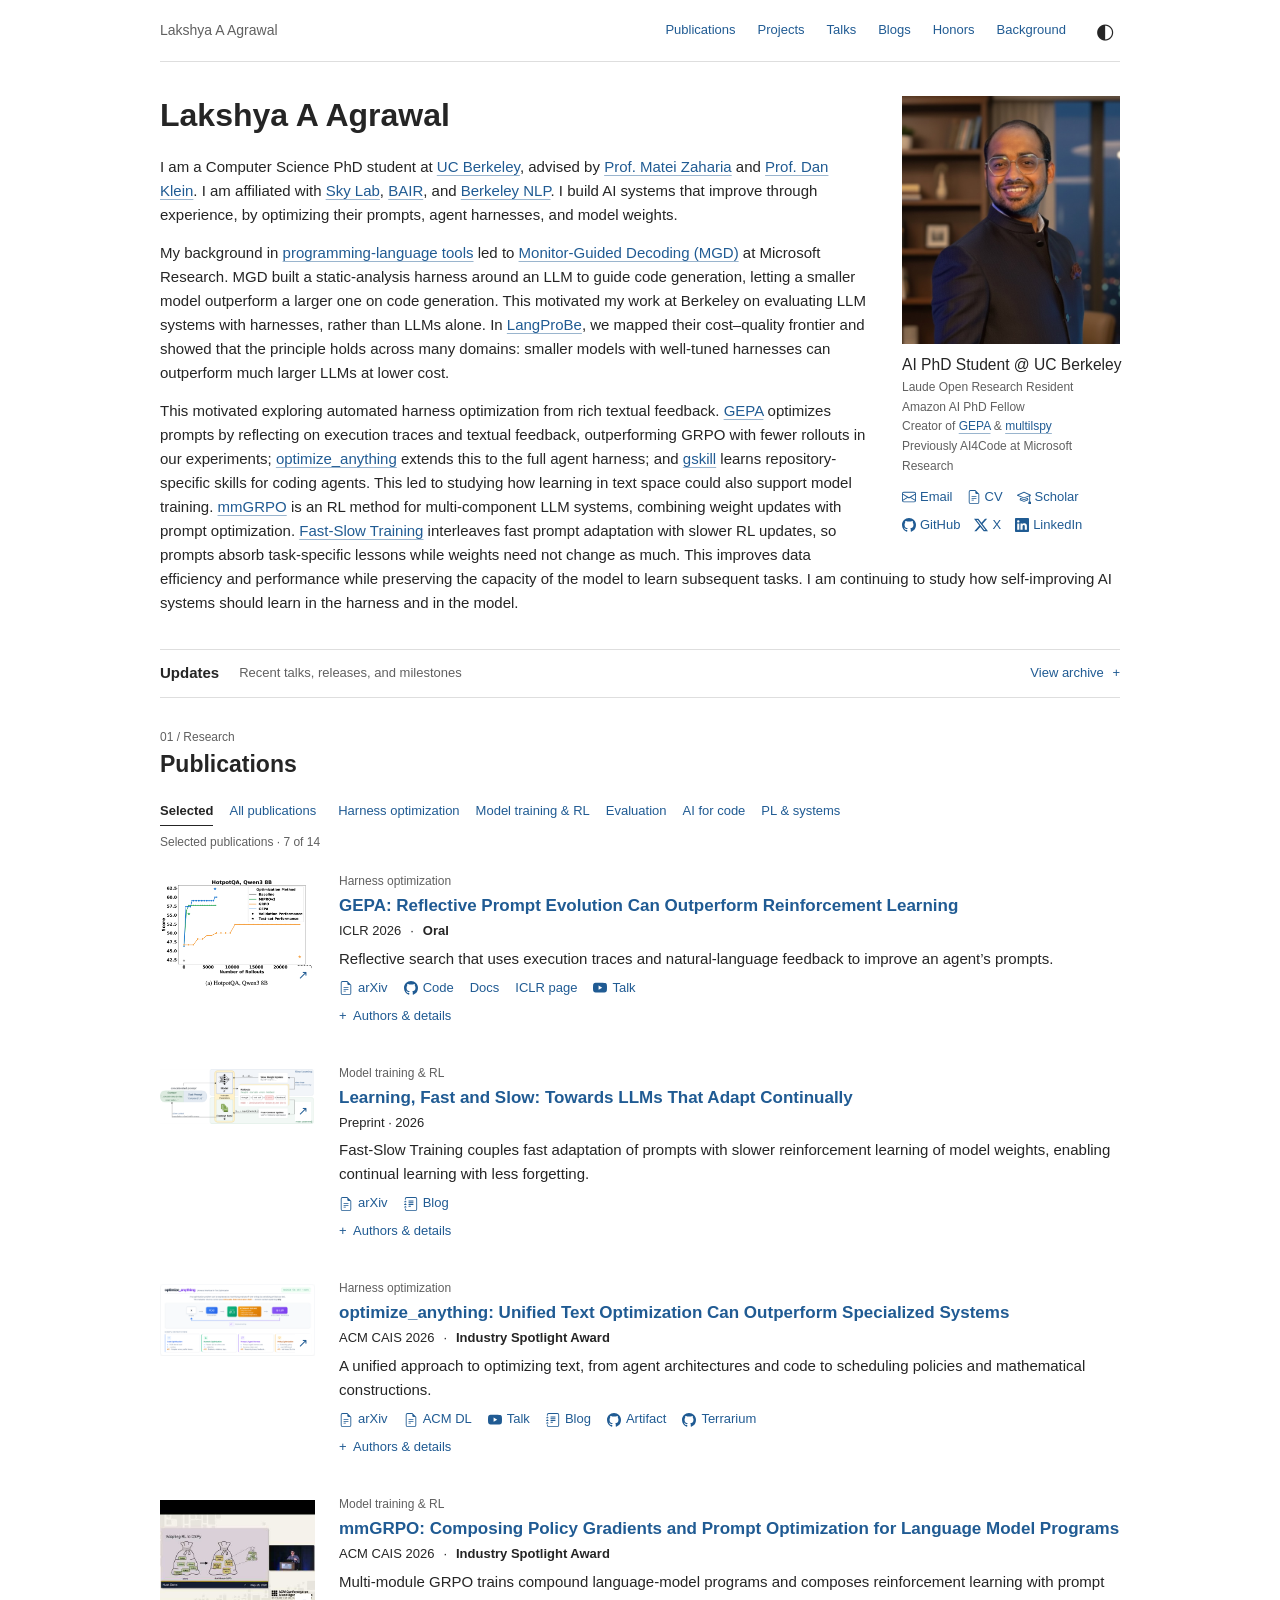
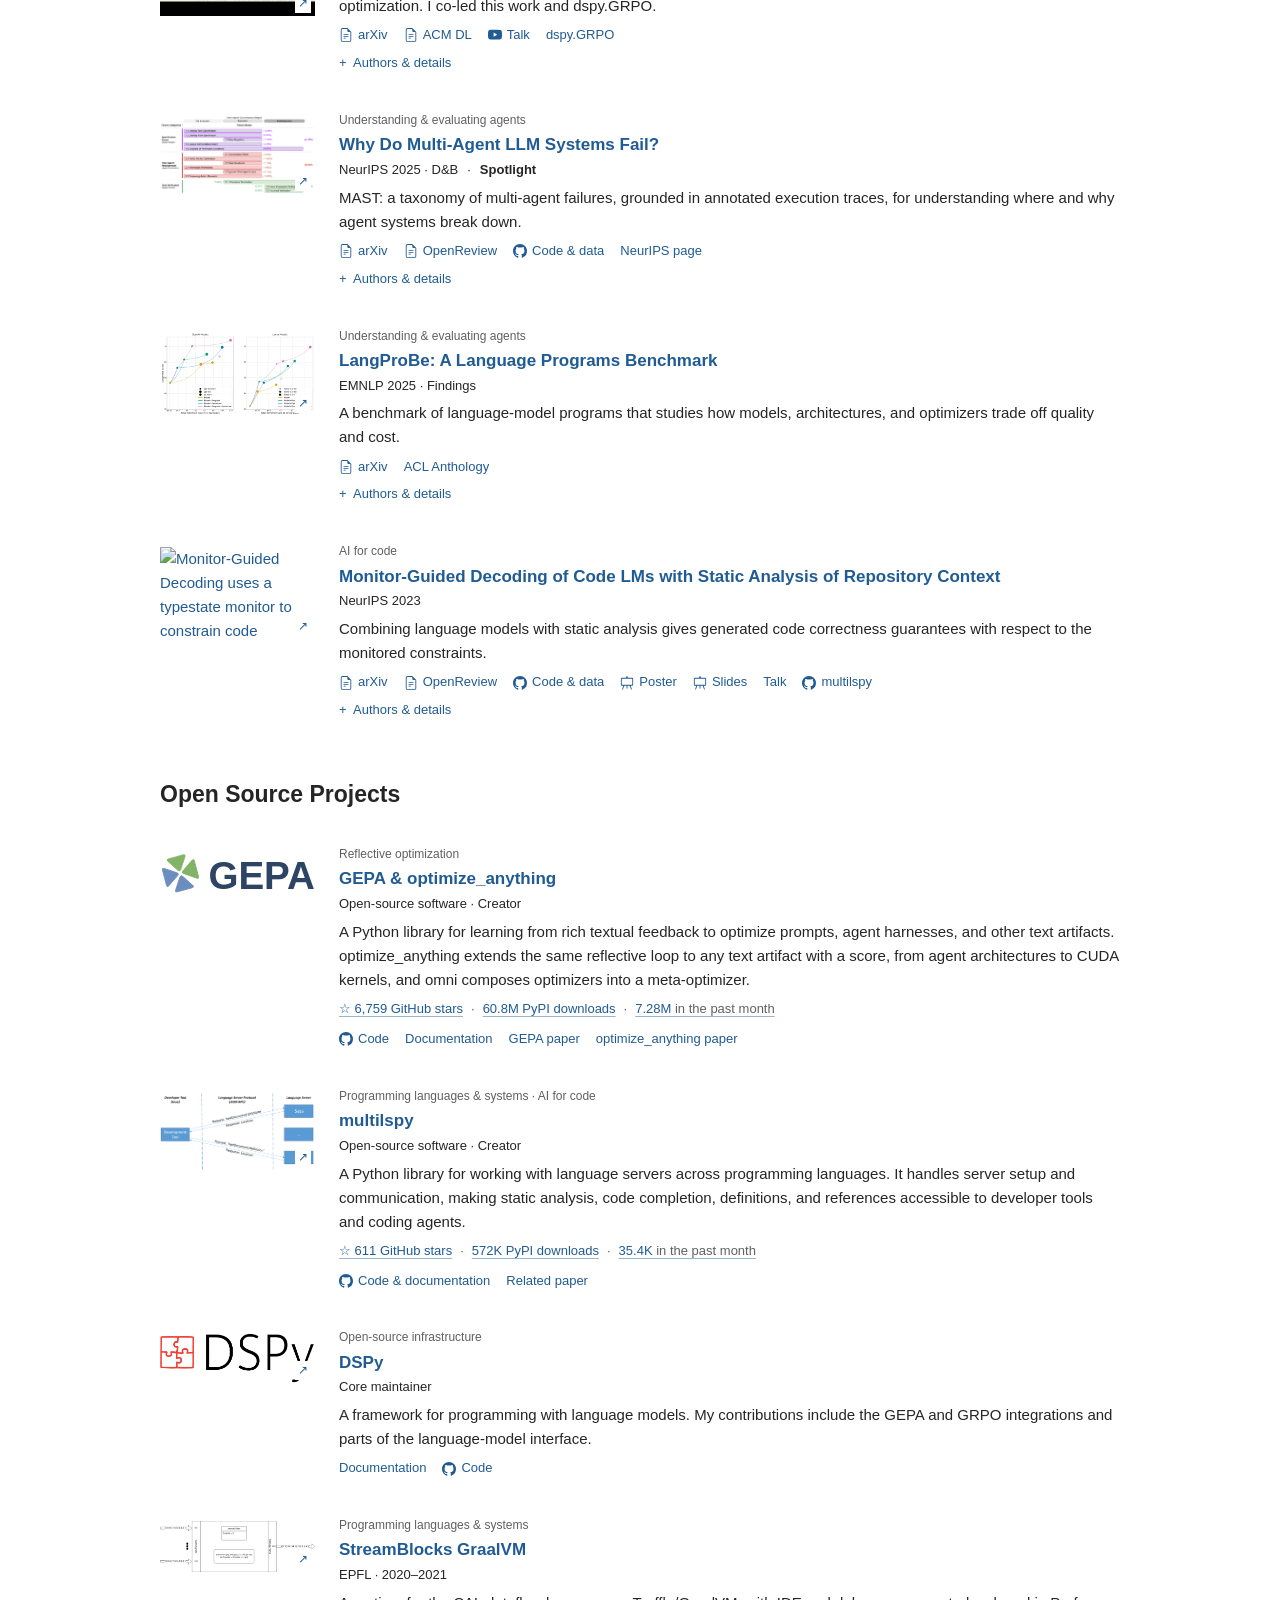
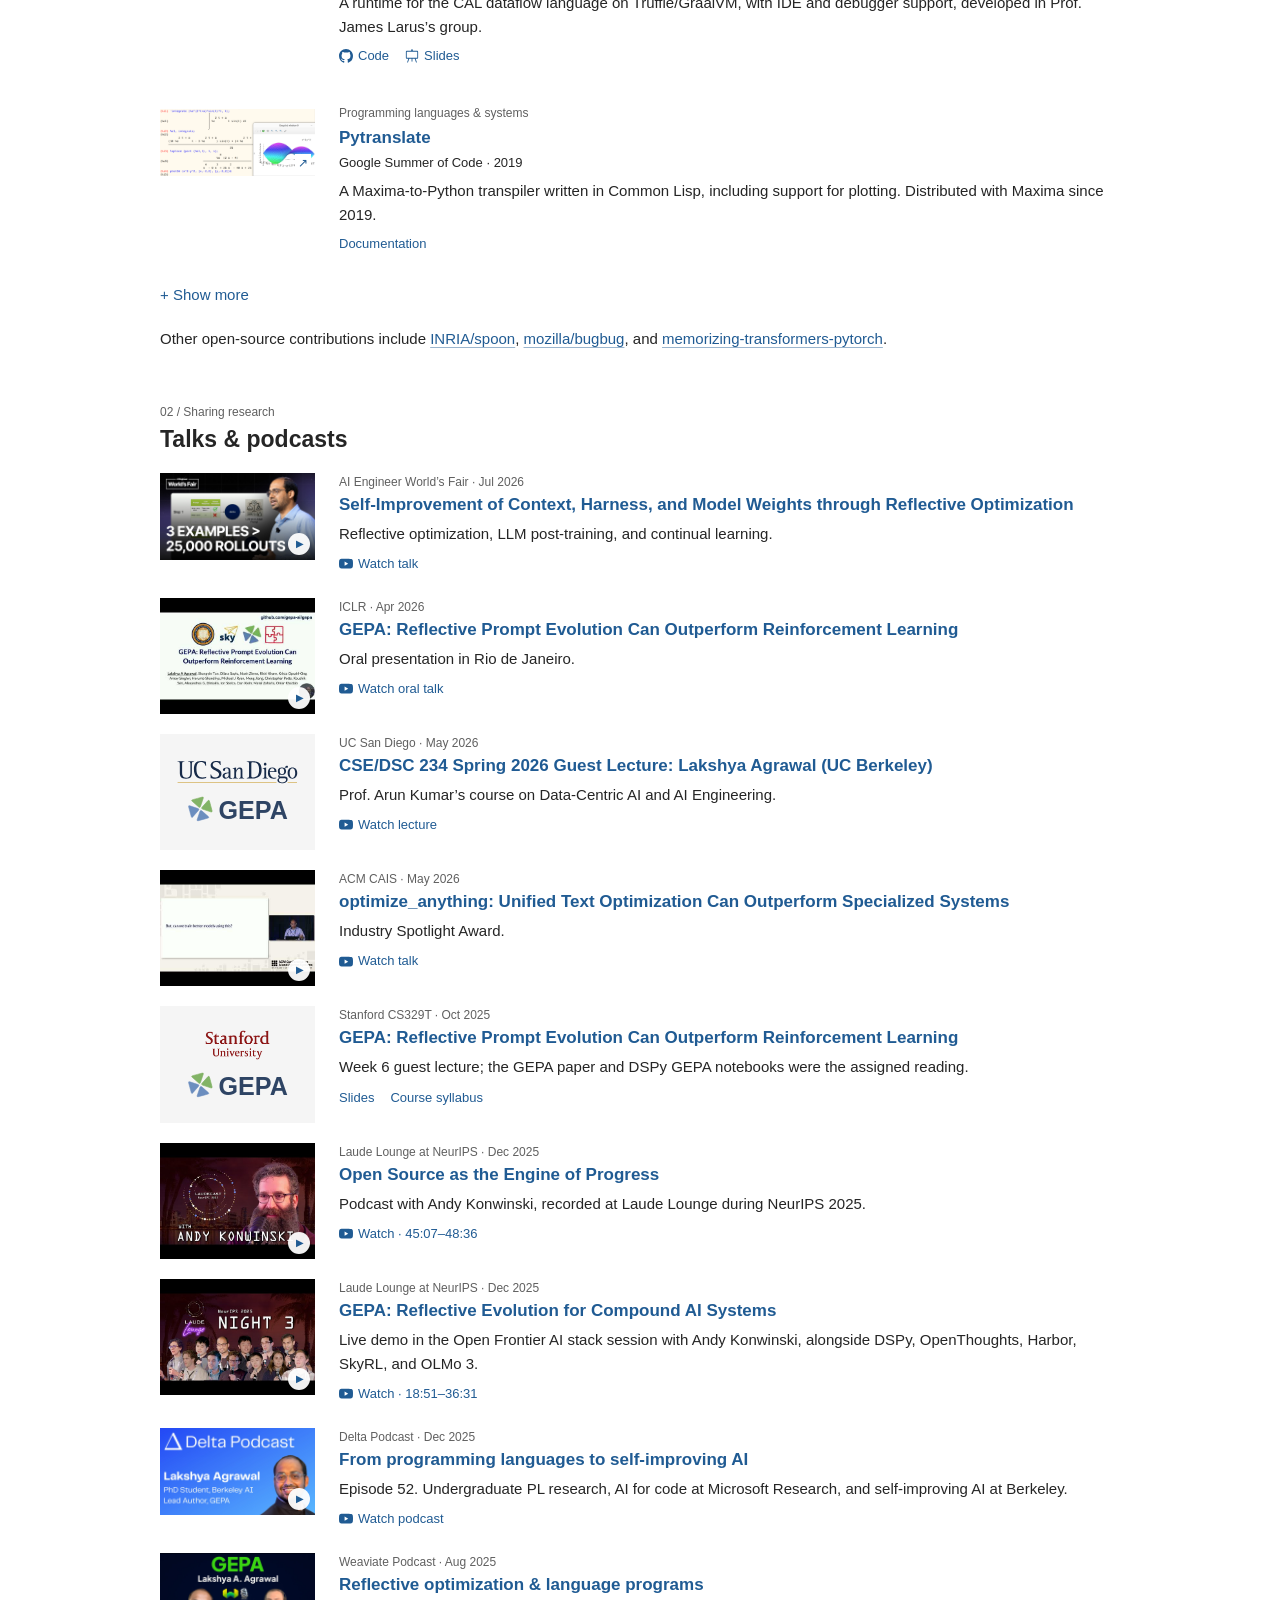
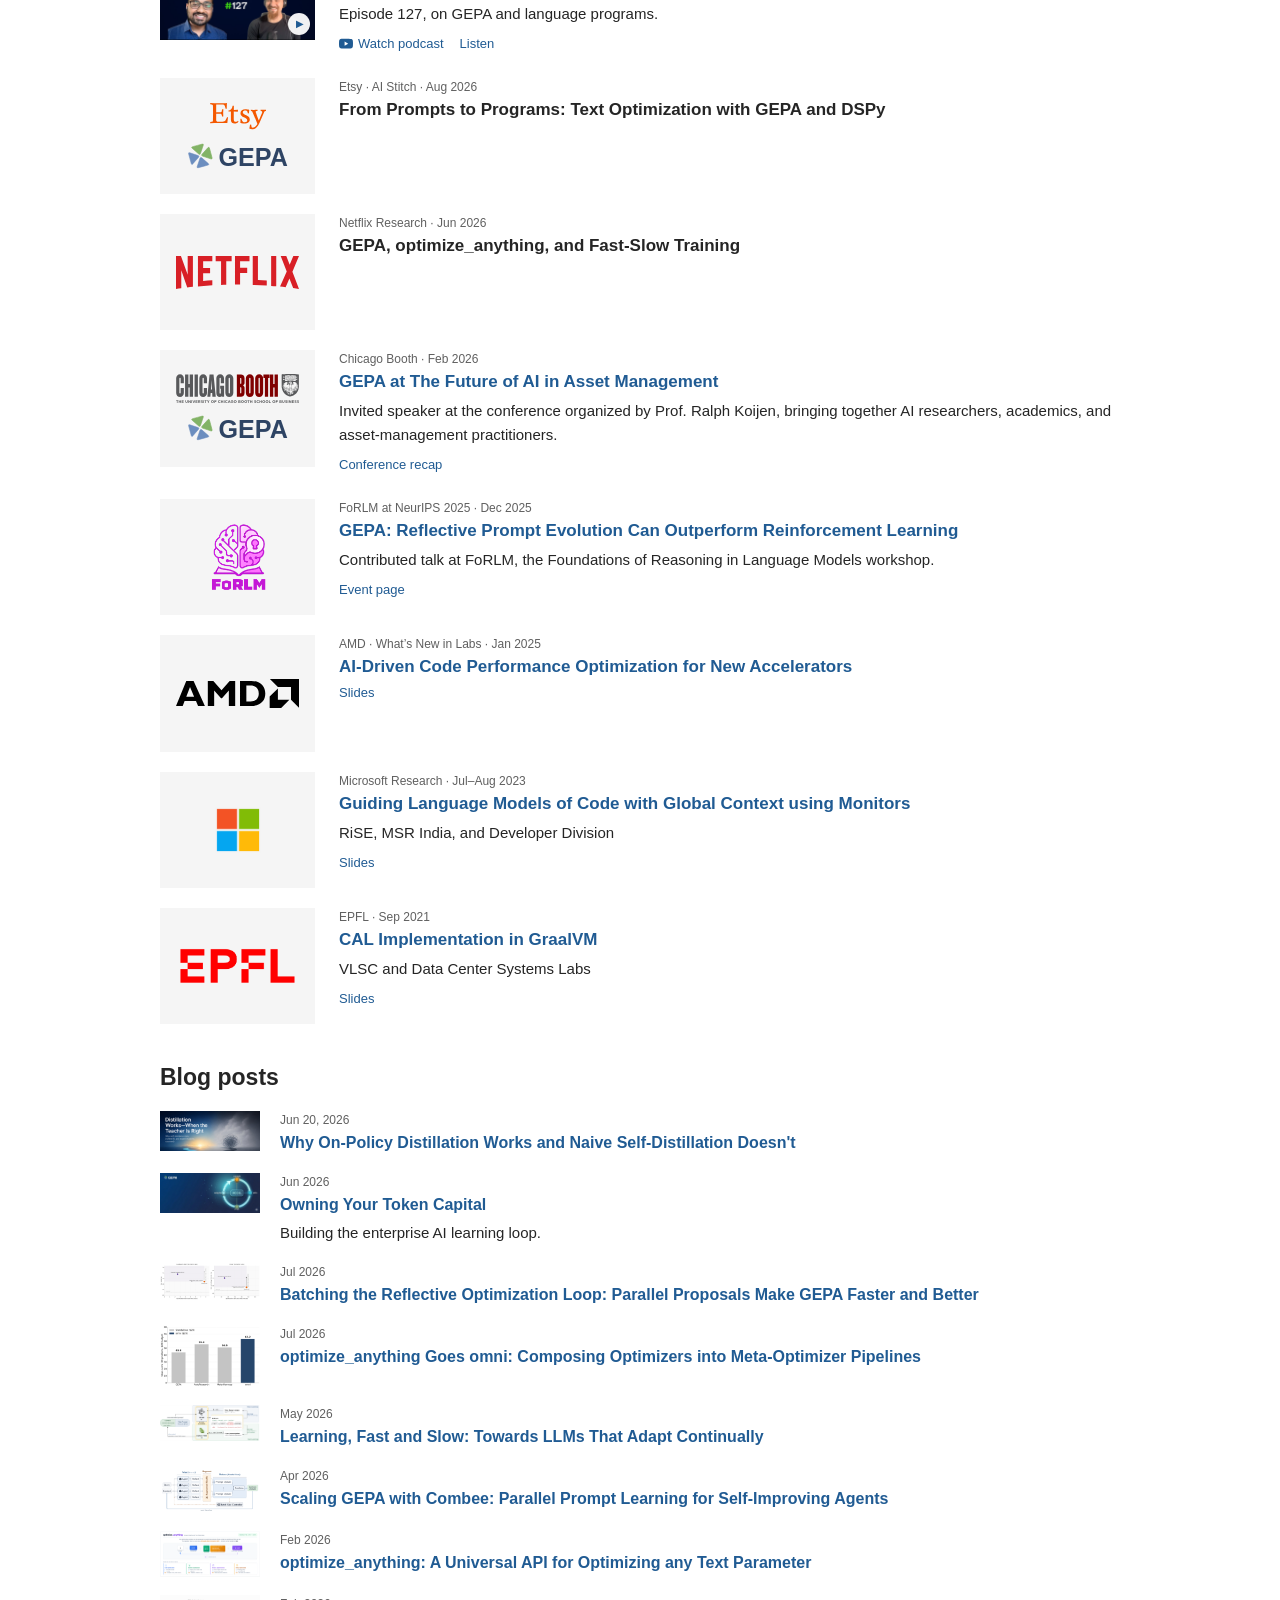
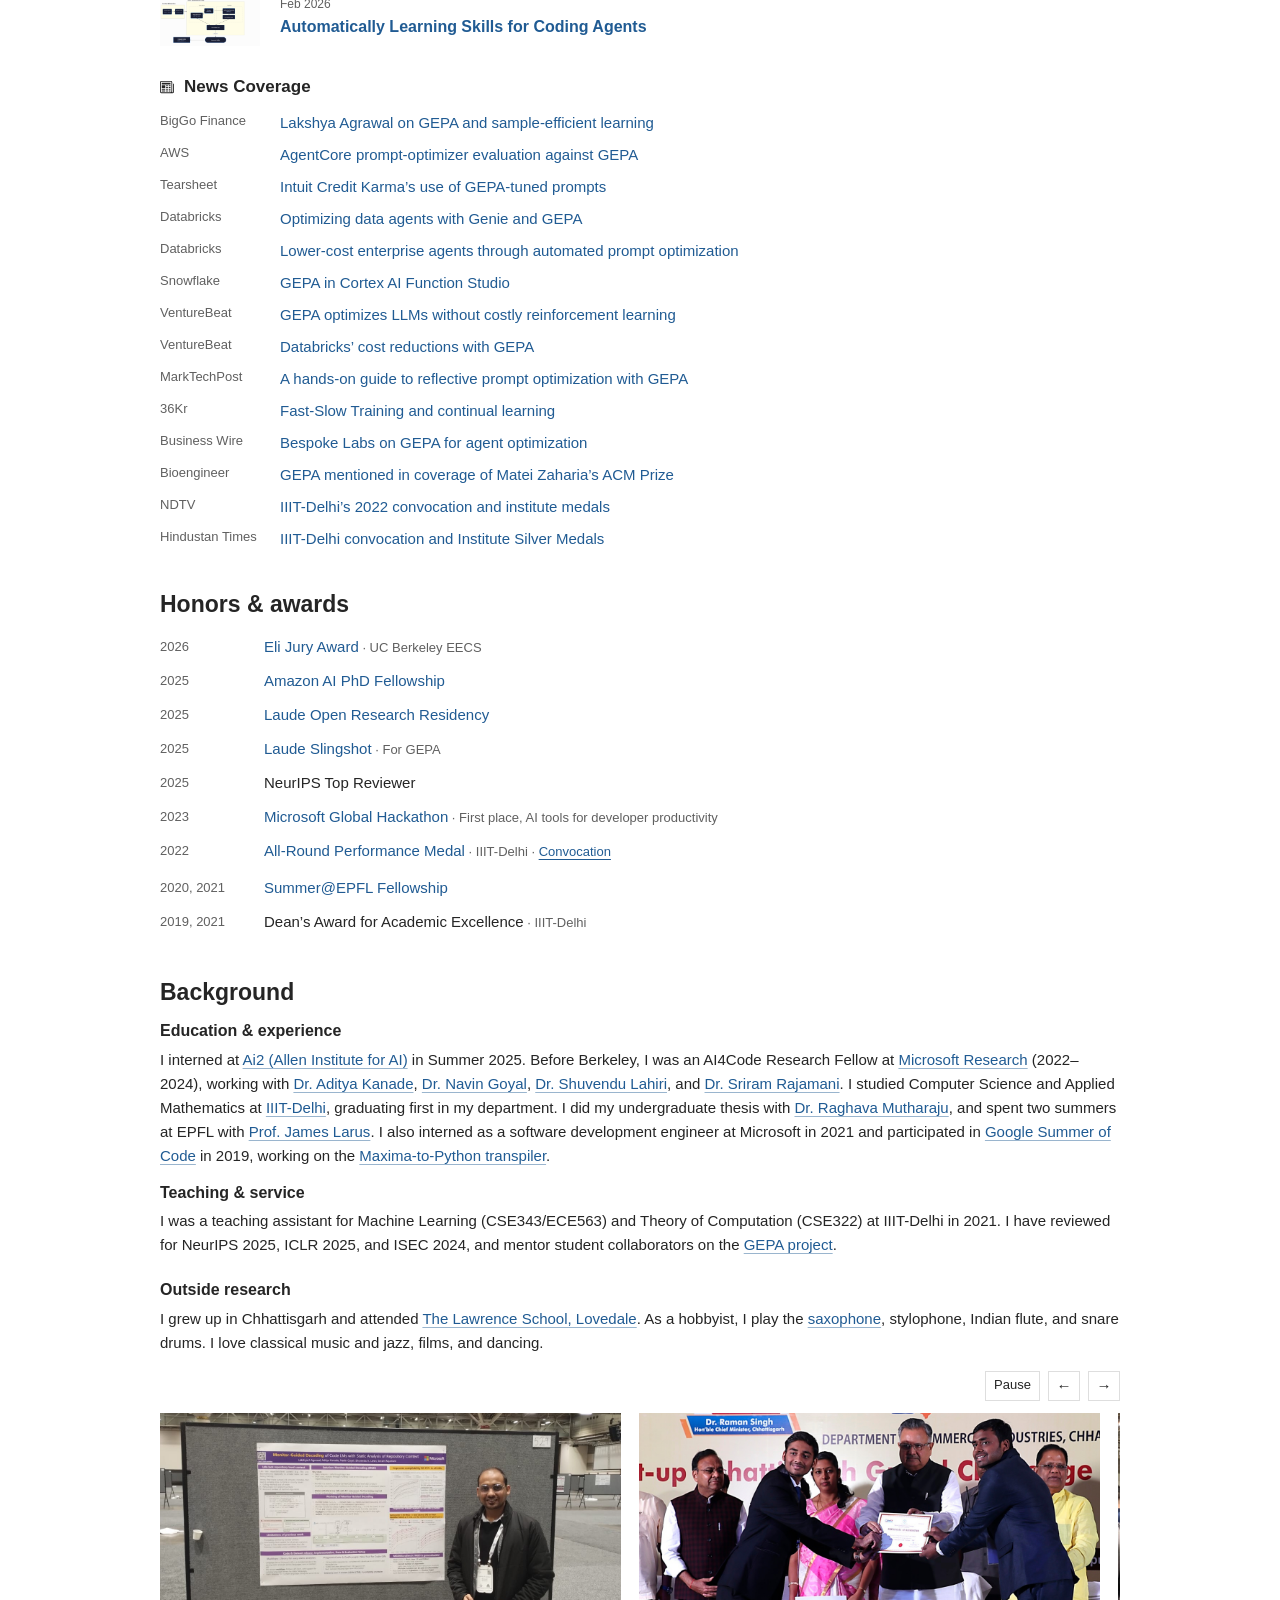
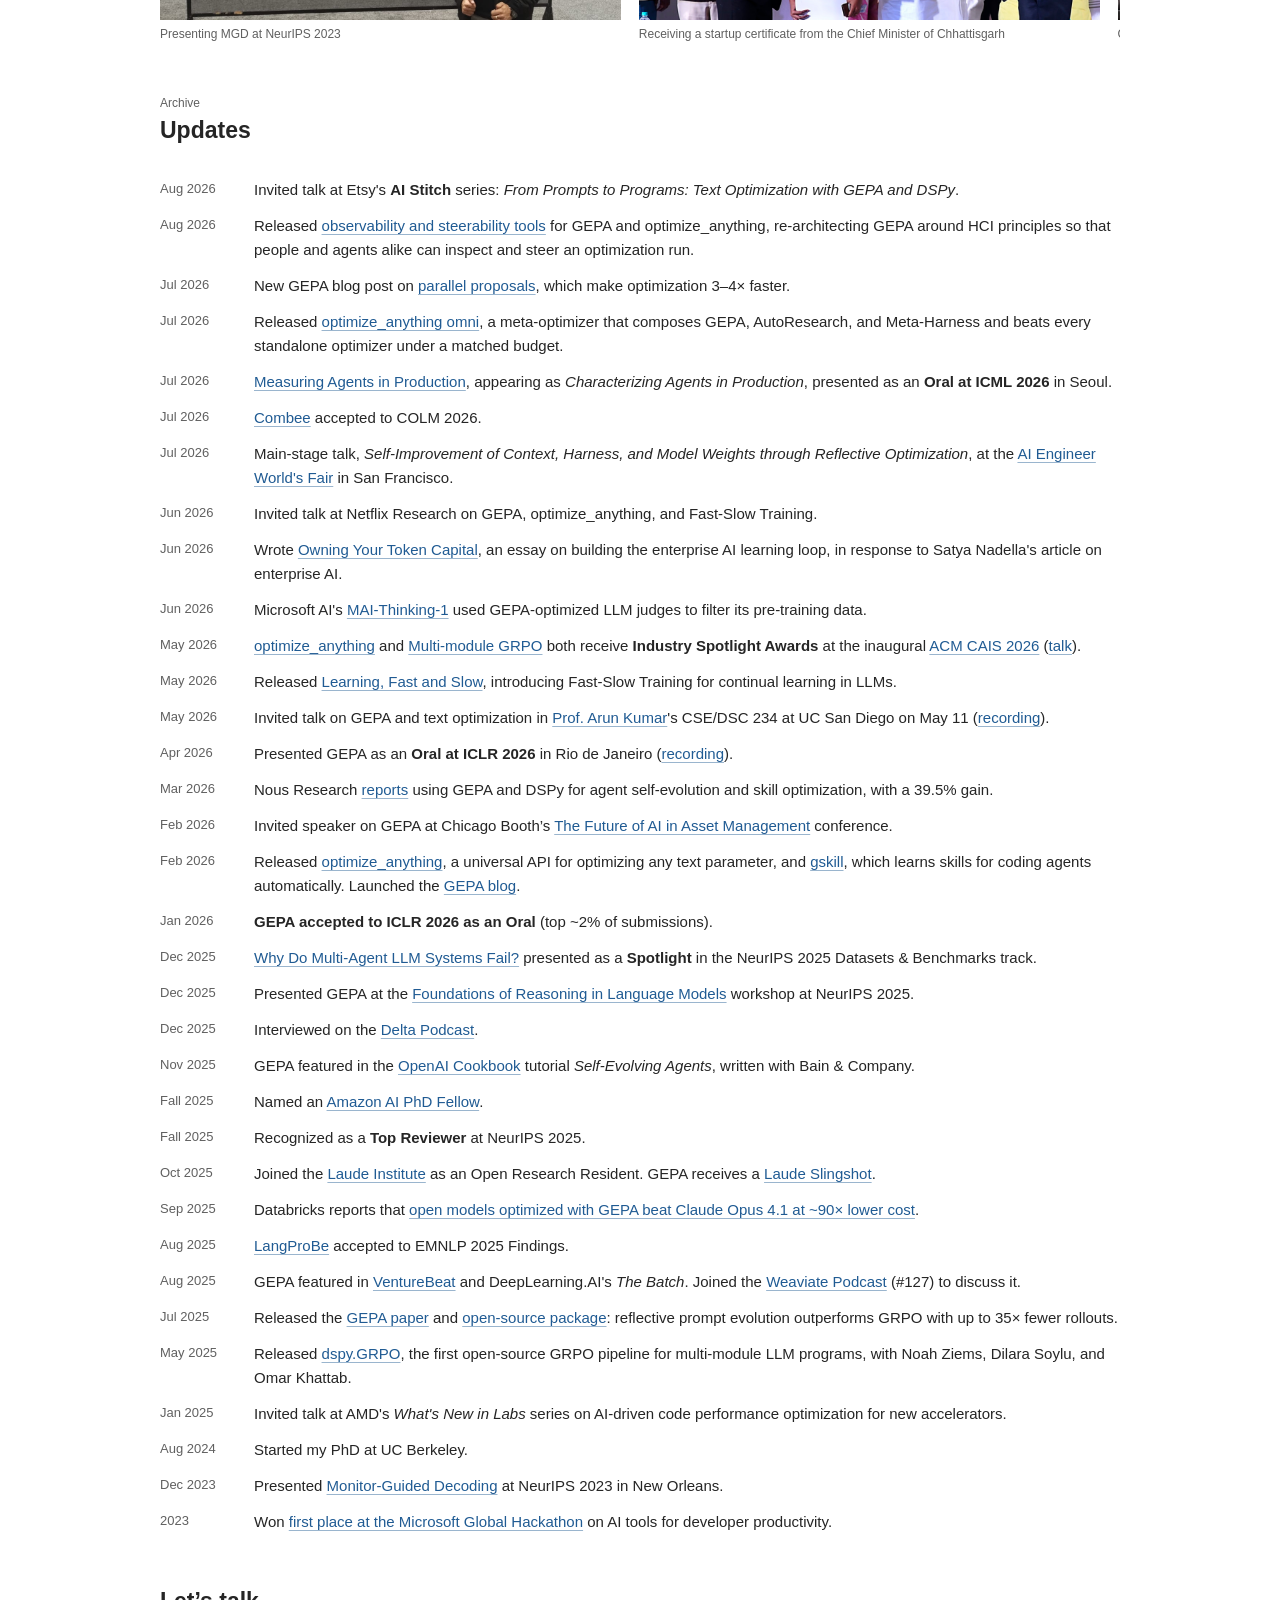
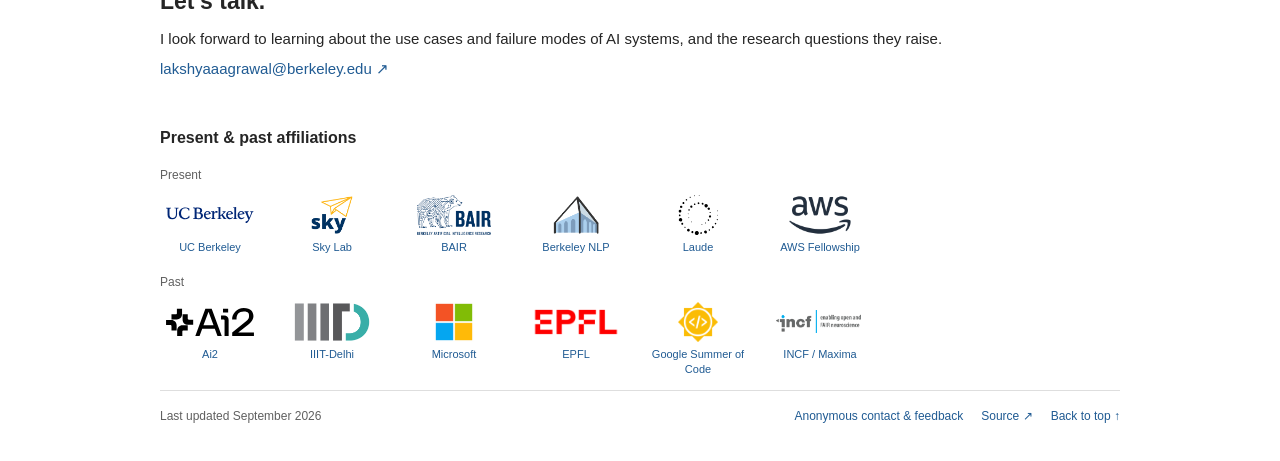
==== commit 1c2427dd: "Drop citation counts, show total downloads, add UCSD and Chicago Booth logo covers - Remove per-pape" ====
--- a/index.html
+++ b/index.html
@@ -113,7 +113,7 @@
     <div class="identity">
       <div class="profile-sidebar">
       <img class="portrait" src="images/profile-640.jpg" srcset="images/profile-640.jpg 640w, images/profile-1024.jpg 1024w" sizes="(max-width: 700px) 270px, 248px" width="1024" height="1024" alt="Lakshya A Agrawal" fetchpriority="high">
-      <p class="profile-summary"><span class="profile-role">AI PhD student @ UC Berkeley</span><span>Laude Open Research Resident</span><span>Amazon AI PhD Fellow</span><span>Creator of <a href="#gepa">GEPA</a> &amp; <a href="#multilspy">multilspy</a></span><span>Previously AI4Code at Microsoft Research</span></p>
+      <p class="profile-summary"><span class="profile-role">AI PhD Student @ UC Berkeley</span><span>Laude Open Research Resident</span><span>Amazon AI PhD Fellow</span><span>Creator of <a href="#gepa">GEPA</a> &amp; <a href="#multilspy">multilspy</a></span><span>Previously AI4Code at Microsoft Research</span></p>
       <div class="profile-links" aria-label="Contact and profiles">
         <a href="mailto:lakshyaaagrawal@berkeley.edu"><svg class="link-icon" aria-hidden="true" focusable="false"><use href="#icon-envelope"></use></svg>Email</a>
         <a href="assets/CV.pdf"><svg class="link-icon" aria-hidden="true" focusable="false"><use href="#icon-file-earmark-text"></use></svg>CV</a>
@@ -152,6 +152,7 @@
           <li><time datetime="2026-05">May 2026</time><div class="item">Invited talk on GEPA and text optimization in <a href="https://dsc.ucsd.edu/~arunkk/">Prof. Arun Kumar</a>'s CSE/DSC 234 at UC San Diego on May 11 (<a href="https://www.youtube.com/watch?v=vJ6F2duUC_0">recording</a>).</div></li>
             <li><time datetime="2026-04">Apr 2026</time><div class="item">Presented GEPA as an <b>Oral at ICLR 2026</b> in Rio de Janeiro (<a href="https://www.youtube.com/watch?v=HbGah-uP1fI">recording</a>).</div></li>
             <li><time datetime="2026-03">Mar 2026</time><div class="item">Nous Research <a href="https://github.com/NousResearch/hermes-agent-self-evolution/blob/main/reports/phase1_validation_report.pdf">reports</a> using GEPA and DSPy for agent self-evolution and skill optimization, with a 39.5% gain.</div></li>
+            <li><time datetime="2026-02">Feb 2026</time><div class="item">Invited speaker on GEPA at Chicago Booth’s <a href="https://www.chicagobooth.edu/magazine/a-new-era-for-finance">The Future of AI in Asset Management</a> conference.</div></li>
             <li><time datetime="2026-02">Feb 2026</time><div class="item">Released <a href="https://gepa-ai.github.io/gepa/blog/2026/02/18/introducing-optimize-anything/">optimize_anything</a>, a universal API for optimizing any text parameter, and <a href="https://gepa-ai.github.io/gepa/blog/2026/02/18/automatically-learning-skills-for-coding-agents/">gskill</a>, which learns skills for coding agents automatically. Launched the <a href="https://gepa-ai.github.io/gepa/blog/">GEPA blog</a>.</div></li>
             <li><time datetime="2026-01">Jan 2026</time><div class="item"><b>GEPA accepted to ICLR 2026 as an Oral</b> (top ~2% of submissions).</div></li>
             <li><time datetime="2025-12">Dec 2025</time><div class="item"><a href="https://arxiv.org/abs/2503.13657">Why Do Multi-Agent LLM Systems Fail?</a> presented as a <b>Spotlight</b> in the NeurIPS 2025 Datasets &amp; Benchmarks track.</div></li>
@@ -186,13 +187,12 @@
         <button type="button" data-filter="systems" aria-pressed="false">PL &amp; systems</button>
       </div>
     </div>
-    <p class="metrics-note">Citation counts from <a href="https://scholar.google.com/citations?user=WwW9ij4AAAAJ">Google Scholar</a>, recorded <time datetime="2026-09-27">Sep 27, 2026</time>; * retained from Scholar. Duplicate records are not combined.</p>
     <div class="research-status" aria-live="polite" aria-atomic="true">Selected publications · 7 of 14</div>
     <div class="work-grid"><article class="work" id="gepa" data-topics="harness" data-selected="true">
   <a class="work-visual" href="images/sides/gepa.png" target="_blank" rel="noopener" aria-label="Enlarge research figure for gepa"><img src="images/sides/gepa.png" alt="GEPA, MIPROv2, and GRPO compared by rollout budget on HotpotQA" width="1232" height="882" loading="lazy" decoding="async"><span aria-hidden="true">↗</span></a>
   <div class="work-category">Harness optimization</div>
   <h3><a href="https://arxiv.org/abs/2507.19457">GEPA: Reflective Prompt Evolution Can Outperform Reinforcement Learning</a></h3>
-  <p class="work-venue">ICLR 2026 <span class="distinction">Oral</span> <span class="venue-divider" aria-hidden="true">·</span> <a class="citation-count" href="https://scholar.google.com/scholar?hl=en&amp;q=%22GEPA%3A%20Reflective%20Prompt%20Evolution%20Can%20Outperform%20Reinforcement%20Learning%22" title="Google Scholar snapshot recorded September 27, 2026">616 citations</a></p>
+  <p class="work-venue">ICLR 2026 <span class="distinction">Oral</span></p>
   <p class="work-description">Reflective search that uses execution traces and natural-language feedback to improve an agent’s prompts.</p>
   <div class="work-links"><a href="https://arxiv.org/abs/2507.19457"><svg class="link-icon" aria-hidden="true" focusable="false"><use href="#icon-file-earmark-text"></use></svg>arXiv</a><a href="https://github.com/gepa-ai/gepa"><svg class="link-icon" aria-hidden="true" focusable="false"><use href="#icon-github"></use></svg>Code</a><a href="https://gepa-ai.github.io/gepa/">Docs</a><a href="https://iclr.cc/virtual/2026/oral/10009494">ICLR page</a><a href="https://www.youtube.com/watch?v=HbGah-uP1fI"><svg class="link-icon" aria-hidden="true" focusable="false"><use href="#icon-youtube"></use></svg>Talk</a></div>
   <details class="paper-details"><summary>Authors &amp; details<span class="sr-only"> for GEPA: Reflective Prompt Evolution Can Outperform Reinforcement Learning</span></summary>
@@ -203,7 +203,7 @@
   <a class="work-visual" href="images/research/fst.png" target="_blank" rel="noopener" aria-label="Enlarge research figure for fst"><img src="images/research/fst.png" alt="Fast-Slow Training: fast context updates and slow model-weight updates learn from the same rollouts" width="1800" height="643" loading="lazy" decoding="async"><span aria-hidden="true">↗</span></a>
   <div class="work-category">Model training &amp; RL</div>
   <h3><a href="https://arxiv.org/abs/2605.12484">Learning, Fast and Slow: Towards LLMs That Adapt Continually</a></h3>
-  <p class="work-venue">Preprint · 2026 <span class="venue-divider" aria-hidden="true">·</span> <a class="citation-count" href="https://scholar.google.com/scholar?hl=en&amp;q=%22Learning%2C%20fast%20and%20slow%3A%20Towards%20LLMs%20that%20adapt%20continually%22" title="Google Scholar snapshot recorded September 27, 2026">5 citations</a></p>
+  <p class="work-venue">Preprint · 2026</p>
   <p class="work-description">Fast-Slow Training couples fast adaptation of prompts with slower reinforcement learning of model weights, enabling continual learning with less forgetting.</p>
   <div class="work-links"><a href="https://arxiv.org/abs/2605.12484"><svg class="link-icon" aria-hidden="true" focusable="false"><use href="#icon-file-earmark-text"></use></svg>arXiv</a><a href="https://gepa-ai.github.io/gepa/blog/2026/05/11/learning-fast-and-slow/"><svg class="link-icon" aria-hidden="true" focusable="false"><use href="#icon-journal-text"></use></svg>Blog</a></div>
   <details class="paper-details"><summary>Authors &amp; details<span class="sr-only"> for Learning, Fast and Slow: Towards LLMs That Adapt Continually</span></summary>
@@ -214,7 +214,7 @@
   <a class="work-visual" href="images/research/optimize-anything.png" target="_blank" rel="noopener" aria-label="Enlarge research figure for optimize-anything"><img src="images/research/optimize-anything.png" alt="The optimize_anything loop connects an evaluator, diagnostic feedback, and an LLM proposer" width="1600" height="738" loading="lazy" decoding="async"><span aria-hidden="true">↗</span></a>
   <div class="work-category">Harness optimization</div>
   <h3><a href="https://arxiv.org/abs/2605.19633"><code>optimize_anything</code>: Unified Text Optimization Can Outperform Specialized Systems</a></h3>
-  <p class="work-venue">ACM CAIS 2026 <span class="distinction">Industry Spotlight Award</span> <span class="venue-divider" aria-hidden="true">·</span> <a class="citation-count" href="https://scholar.google.com/scholar?hl=en&amp;q=%22optimize_anything%3A%20Unified%20Text%20Optimization%20can%20Outperform%20Specialized%20Systems%22" title="Google Scholar snapshot recorded September 27, 2026">1 citation</a></p>
+  <p class="work-venue">ACM CAIS 2026 <span class="distinction">Industry Spotlight Award</span></p>
   <p class="work-description">A unified approach to optimizing text, from agent architectures and code to scheduling policies and mathematical constructions.</p>
   <div class="work-links"><a href="https://arxiv.org/abs/2605.19633"><svg class="link-icon" aria-hidden="true" focusable="false"><use href="#icon-file-earmark-text"></use></svg>arXiv</a><a href="https://dl.acm.org/doi/10.1145/3786335.3813167"><svg class="link-icon" aria-hidden="true" focusable="false"><use href="#icon-file-earmark-text"></use></svg>ACM DL</a><a href="https://www.youtube.com/watch?v=XWOwqN2BpjM"><svg class="link-icon" aria-hidden="true" focusable="false"><use href="#icon-youtube"></use></svg>Talk</a><a href="https://gepa-ai.github.io/gepa/blog/2026/02/18/introducing-optimize-anything/"><svg class="link-icon" aria-hidden="true" focusable="false"><use href="#icon-journal-text"></use></svg>Blog</a><a href="https://github.com/gepa-ai/optimize-anything-artifact"><svg class="link-icon" aria-hidden="true" focusable="false"><use href="#icon-github"></use></svg>Artifact</a><a href="https://github.com/gepa-ai/terrarium"><svg class="link-icon" aria-hidden="true" focusable="false"><use href="#icon-github"></use></svg>Terrarium</a></div>
   <details class="paper-details"><summary>Authors &amp; details<span class="sr-only"> for optimize_anything: Unified Text Optimization Can Outperform Specialized Systems</span></summary>
@@ -225,7 +225,7 @@
   <a class="work-visual video-visual" href="images/research/mmgrpo-talk.jpg" target="_blank" rel="noopener" aria-label="Enlarge presentation thumbnail for mmgrpo"><img src="images/research/mmgrpo-talk.jpg" alt="Slide from Noah Ziems’s ACM CAIS presentation comparing GRPO and multi-module GRPO" width="480" height="360" loading="lazy" decoding="async"><span aria-hidden="true">↗</span></a>
   <div class="work-category">Model training &amp; RL</div>
   <h3><a href="https://arxiv.org/abs/2508.04660">mmGRPO: Composing Policy Gradients and Prompt Optimization for Language Model Programs</a></h3>
-  <p class="work-venue">ACM CAIS 2026 <span class="distinction">Industry Spotlight Award</span> <span class="venue-divider" aria-hidden="true">·</span> <a class="citation-count" href="https://scholar.google.com/scholar?hl=en&amp;q=%22Composing%20Policy%20Gradients%20and%20Prompt%20Optimization%20for%20Language%20Model%20Programs%22" title="Google Scholar snapshot recorded September 27, 2026">5 citations</a></p>
+  <p class="work-venue">ACM CAIS 2026 <span class="distinction">Industry Spotlight Award</span></p>
   <p class="work-description">Multi-module GRPO trains compound language-model programs and composes reinforcement learning with prompt optimization. I co-led this work and dspy.GRPO.</p>
   <div class="work-links"><a href="https://arxiv.org/abs/2508.04660"><svg class="link-icon" aria-hidden="true" focusable="false"><use href="#icon-file-earmark-text"></use></svg>arXiv</a><a href="https://dl.acm.org/doi/10.1145/3786335.3813164"><svg class="link-icon" aria-hidden="true" focusable="false"><use href="#icon-file-earmark-text"></use></svg>ACM DL</a><a href="https://www.youtube.com/watch?v=JT9JYNFrs80"><svg class="link-icon" aria-hidden="true" focusable="false"><use href="#icon-youtube"></use></svg>Talk</a><a href="https://x.com/lateinteraction/status/1919428454761553994">dspy.GRPO</a></div>
   <details class="paper-details"><summary>Authors &amp; details<span class="sr-only"> for mmGRPO: Composing Policy Gradients and Prompt Optimization for Language Model Programs</span></summary>
@@ -236,7 +236,7 @@
   <a class="work-visual" href="images/sides/mast.png" target="_blank" rel="noopener" aria-label="Enlarge research figure for mast"><img src="images/sides/mast.png" alt="MAST taxonomy groups failures into specification issues, inter-agent misalignment, and task verification" width="2598" height="1314" loading="lazy" decoding="async"><span aria-hidden="true">↗</span></a>
   <div class="work-category">Understanding &amp; evaluating agents</div>
   <h3><a href="https://arxiv.org/abs/2503.13657">Why Do Multi-Agent LLM Systems Fail?</a></h3>
-  <p class="work-venue">NeurIPS 2025 · D&amp;B <span class="distinction">Spotlight</span> <span class="venue-divider" aria-hidden="true">·</span> <a class="citation-count" href="https://scholar.google.com/scholar?hl=en&amp;q=%22Why%20Do%20Multiagent%20Systems%20Fail%3F%22" title="Google Scholar snapshot recorded September 27, 2026; asterisk retained from Scholar">952* citations</a></p>
+  <p class="work-venue">NeurIPS 2025 · D&amp;B <span class="distinction">Spotlight</span></p>
   <p class="work-description">MAST: a taxonomy of multi-agent failures, grounded in annotated execution traces, for understanding where and why agent systems break down.</p>
   <div class="work-links"><a href="https://arxiv.org/abs/2503.13657"><svg class="link-icon" aria-hidden="true" focusable="false"><use href="#icon-file-earmark-text"></use></svg>arXiv</a><a href="https://openreview.net/forum?id=MqBzKkb8eK"><svg class="link-icon" aria-hidden="true" focusable="false"><use href="#icon-file-earmark-text"></use></svg>OpenReview</a><a href="https://github.com/multi-agent-systems-failure-taxonomy/MAST"><svg class="link-icon" aria-hidden="true" focusable="false"><use href="#icon-github"></use></svg>Code &amp; data</a><a href="https://neurips.cc/virtual/2025/poster/121528">NeurIPS page</a></div>
   <details class="paper-details"><summary>Authors &amp; details<span class="sr-only"> for Why Do Multi-Agent LLM Systems Fail?</span></summary>
@@ -247,7 +247,7 @@
   <a class="work-visual" href="images/research/agents-in-production.png" target="_blank" rel="noopener" aria-label="Enlarge research figure for map"><img src="images/research/agents-in-production.png" alt="Agent architecture diagram separating task abstraction from agent control" width="1470" height="576" loading="lazy" decoding="async"><span aria-hidden="true">↗</span></a>
   <div class="work-category">Understanding &amp; evaluating agents</div>
   <h3><a href="https://arxiv.org/abs/2512.04123">Measuring Agents in Production</a></h3>
-  <p class="work-venue">ICML 2026 <span class="distinction">Oral</span> <span class="venue-divider" aria-hidden="true">·</span> <a class="citation-count" href="https://scholar.google.com/scholar?hl=en&amp;q=%22Measuring%20agents%20in%20production%22" title="Google Scholar snapshot recorded September 27, 2026">83 citations</a></p>
+  <p class="work-venue">ICML 2026 <span class="distinction">Oral</span></p>
   <p class="work-description">An empirical study of how agents are built, evaluated, and used in real production systems.</p>
   <div class="work-links"><a href="https://arxiv.org/abs/2512.04123"><svg class="link-icon" aria-hidden="true" focusable="false"><use href="#icon-file-earmark-text"></use></svg>arXiv</a></div>
   <details class="paper-details"><summary>Authors &amp; details<span class="sr-only"> for Measuring Agents in Production</span></summary>
@@ -258,7 +258,7 @@
   <a class="work-visual" href="images/sides/langprobe.png" target="_blank" rel="noopener" aria-label="Enlarge research figure for langprobe"><img src="images/sides/langprobe.png" alt="LangProBe plots the cost and quality of models, programs, and optimizers" width="2104" height="1144" loading="lazy" decoding="async"><span aria-hidden="true">↗</span></a>
   <div class="work-category">Understanding &amp; evaluating agents</div>
   <h3><a href="https://aclanthology.org/2025.findings-emnlp.1172/">LangProBe: A Language Programs Benchmark</a></h3>
-  <p class="work-venue">EMNLP 2025 · Findings <span class="venue-divider" aria-hidden="true">·</span> <a class="citation-count" href="https://scholar.google.com/scholar?hl=en&amp;q=%22LangProBe%3A%20a%20Language%20Program%20Benchmark.%22" title="Google Scholar snapshot recorded September 27, 2026; asterisk retained from Scholar">6* citations</a></p>
+  <p class="work-venue">EMNLP 2025 · Findings</p>
   <p class="work-description">A benchmark of language-model programs that studies how models, architectures, and optimizers trade off quality and cost.</p>
   <div class="work-links"><a href="https://arxiv.org/abs/2502.20315"><svg class="link-icon" aria-hidden="true" focusable="false"><use href="#icon-file-earmark-text"></use></svg>arXiv</a><a href="https://aclanthology.org/2025.findings-emnlp.1172/">ACL Anthology</a></div>
   <details class="paper-details"><summary>Authors &amp; details<span class="sr-only"> for LangProBe: A Language Programs Benchmark</span></summary>
@@ -269,7 +269,7 @@
   <a class="work-visual" href="images/sides/mgd.png" target="_blank" rel="noopener" aria-label="Enlarge research figure for mgd"><img src="images/sides/mgd.png" alt="Monitor-Guided Decoding uses a typestate monitor to constrain code completion" width="1803" height="1068" loading="lazy" decoding="async"><span aria-hidden="true">↗</span></a>
   <div class="work-category">AI for code</div>
   <h3><a href="https://arxiv.org/abs/2306.10763">Monitor-Guided Decoding of Code LMs with Static Analysis of Repository Context</a></h3>
-  <p class="work-venue">NeurIPS 2023 <span class="venue-divider" aria-hidden="true">·</span> <a class="citation-count" href="https://scholar.google.com/scholar?hl=en&amp;q=%22Monitor-guided%20decoding%20of%20code%20lms%20with%20static%20analysis%20of%20repository%20context%22" title="Google Scholar snapshot recorded September 27, 2026; asterisk retained from Scholar">106* citations</a></p>
+  <p class="work-venue">NeurIPS 2023</p>
   <p class="work-description">Combining language models with static analysis gives generated code correctness guarantees with respect to the monitored constraints.</p>
   <div class="work-links"><a href="https://arxiv.org/abs/2306.10763"><svg class="link-icon" aria-hidden="true" focusable="false"><use href="#icon-file-earmark-text"></use></svg>arXiv</a><a href="https://openreview.net/forum?id=qPUbKxKvXq"><svg class="link-icon" aria-hidden="true" focusable="false"><use href="#icon-file-earmark-text"></use></svg>OpenReview</a><a href="https://github.com/microsoft/monitors4codegen"><svg class="link-icon" aria-hidden="true" focusable="false"><use href="#icon-github"></use></svg>Code &amp; data</a><a href="https://neurips.cc/media/PosterPDFs/NeurIPS%202023/70362.png"><svg class="link-icon" aria-hidden="true" focusable="false"><use href="#icon-easel"></use></svg>Poster</a><a href="https://neurips.cc/media/neurips-2023/Slides/70362.pdf"><svg class="link-icon" aria-hidden="true" focusable="false"><use href="#icon-easel"></use></svg>Slides</a><a href="https://neurips.cc/virtual/2023/poster/70362">Talk</a><a href="https://github.com/microsoft/multilspy"><svg class="link-icon" aria-hidden="true" focusable="false"><use href="#icon-github"></use></svg>multilspy</a></div>
   <details class="paper-details"><summary>Authors &amp; details<span class="sr-only"> for Monitor-Guided Decoding of Code LMs with Static Analysis of Repository Context</span></summary>
@@ -281,7 +281,7 @@
   <a class="work-visual" href="images/blogs/skills.png" target="_blank" rel="noopener" aria-label="Enlarge: gskill pipeline for generating tasks and learning repository-specific skills"><img src="images/blogs/skills.png" alt="gskill pipeline for generating tasks and learning repository-specific skills" width="640" height="327" loading="lazy" decoding="async"><span aria-hidden="true">↗</span></a>
   <div class="work-category">Harness optimization · AI for code</div>
   <h3><a href="https://dl.acm.org/doi/10.1145/3786335.3813196">Automatically Learning Skills for Coding Agents</a></h3>
-  <p class="work-venue">ACM CAIS 2026 · Demo paper <span class="venue-divider" aria-hidden="true">·</span> <a class="citation-count" href="https://scholar.google.com/scholar?hl=en&amp;q=%22Automatically%20Learning%20Skills%20for%20Coding%20Agents%22" title="Google Scholar snapshot recorded September 27, 2026">2 citations</a></p>
+  <p class="work-venue">ACM CAIS 2026 · Demo paper</p>
   <p class="work-description">gskill learns repository-specific skills for coding agents by generating evaluation tasks and optimizing skill files.</p>
   <div class="work-links"><a href="https://dl.acm.org/doi/10.1145/3786335.3813196"><svg class="link-icon" aria-hidden="true" focusable="false"><use href="#icon-file-earmark-text"></use></svg>Paper</a><a href="https://gepa-ai.github.io/gepa/blog/2026/02/18/automatically-learning-skills-for-coding-agents/"><svg class="link-icon" aria-hidden="true" focusable="false"><use href="#icon-journal-text"></use></svg>Blog</a><a href="https://github.com/gepa-ai/gepa"><svg class="link-icon" aria-hidden="true" focusable="false"><use href="#icon-github"></use></svg>Code</a></div>
   <details class="paper-details"><summary>Authors &amp; details<span class="sr-only"> for Automatically Learning Skills for Coding Agents</span></summary>
@@ -292,7 +292,7 @@
   <a class="work-visual" href="images/blogs/combee.png" target="_blank" rel="noopener" aria-label="Enlarge: Combee architecture for parallel prompt learning"><img src="images/blogs/combee.png" alt="Combee architecture for parallel prompt learning" width="640" height="292" loading="lazy" decoding="async"><span aria-hidden="true">↗</span></a>
   <div class="work-category">Harness optimization</div>
   <h3><a href="https://arxiv.org/abs/2604.04247">Combee: Scaling Prompt Learning for Self-Improving Language Model Agents</a></h3>
-  <p class="work-venue">COLM 2026 <span class="venue-divider" aria-hidden="true">·</span> <a class="citation-count" href="https://scholar.google.com/scholar?hl=en&amp;q=%22Combee%3A%20Scaling%20prompt%20learning%20for%20self-improving%20language%20model%20agents%22" title="Google Scholar snapshot recorded September 27, 2026">6 citations</a></p>
+  <p class="work-venue">COLM 2026</p>
   <p class="work-description">Scaling parallel prompt learning for self-improving language-model agents.</p>
   <div class="work-links"><a href="https://arxiv.org/abs/2604.04247"><svg class="link-icon" aria-hidden="true" focusable="false"><use href="#icon-file-earmark-text"></use></svg>arXiv</a><a href="https://gepa-ai.github.io/gepa/blog/2026/04/09/gepa-at-scale-with-combee/"><svg class="link-icon" aria-hidden="true" focusable="false"><use href="#icon-journal-text"></use></svg>Blog</a></div>
   <details class="paper-details"><summary>Authors &amp; details<span class="sr-only"> for Combee: Scaling Prompt Learning for Self-Improving Language Model Agents</span></summary>
@@ -315,7 +315,7 @@
   <a class="work-visual" href="images/research/barbarians.png" target="_blank" rel="noopener" aria-label="Enlarge: AI-driven systems research loop with solution generation, evaluation, and selection"><img src="images/research/barbarians.png" alt="AI-driven systems research loop with solution generation, evaluation, and selection" width="1402" height="650" loading="lazy" decoding="async"><span aria-hidden="true">↗</span></a>
   <div class="work-category">Programming languages &amp; systems</div>
   <h3><a href="https://arxiv.org/abs/2512.14806">Let the Barbarians In: How AI Can Accelerate Systems Performance Research</a></h3>
-  <p class="work-venue">Preprint · 2025 <span class="venue-divider" aria-hidden="true">·</span> <a class="citation-count" href="https://scholar.google.com/scholar?hl=en&amp;q=%22Barbarians%20at%20the%20gate%3A%20How%20ai%20is%20upending%20systems%20research%22" title="Google Scholar snapshot recorded September 27, 2026; asterisk retained from Scholar">74* citations</a></p>
+  <p class="work-venue">Preprint · 2025</p>
   <p class="work-description">Exploring how AI can accelerate systems performance research.</p>
   <div class="work-links"><a href="https://arxiv.org/abs/2512.14806"><svg class="link-icon" aria-hidden="true" focusable="false"><use href="#icon-file-earmark-text"></use></svg>arXiv</a></div>
   <details class="paper-details"><summary>Authors &amp; details<span class="sr-only"> for Let the Barbarians In: How AI Can Accelerate Systems Performance Research</span></summary>
@@ -326,7 +326,7 @@
   <a class="work-visual" href="images/sides/sparql_to_cypher_cods_comad.png" target="_blank" rel="noopener" aria-label="Enlarge research figure for sparql"><img src="images/sides/sparql_to_cypher_cods_comad.png" alt="SPARQL-to-Cypher transpiler research figure" width="1860" height="825" loading="lazy" decoding="async"><span aria-hidden="true">↗</span></a>
   <div class="work-category">Programming languages &amp; systems</div>
   <h3><a href="https://dl.acm.org/doi/10.1145/3493700.3493757">A SPARQL to Cypher Transpiler: Proposal and Initial Results</a></h3>
-  <p class="work-venue">CODS-COMAD 2022 <span class="venue-divider" aria-hidden="true">·</span> <a class="citation-count" href="https://scholar.google.com/scholar?hl=en&amp;q=%22A%20SPARQL%20to%20cypher%20transpiler%3A%20Proposal%20and%20initial%20results%22" title="Google Scholar snapshot recorded September 27, 2026">14 citations</a></p>
+  <p class="work-venue">CODS-COMAD 2022</p>
   <p class="work-description">My undergraduate thesis on translating SPARQL queries to Cypher across RDF and property-graph databases.</p>
   <div class="work-links"><a href="assets/papers/sparql_to_cypher_cods_comad.pdf"><svg class="link-icon" aria-hidden="true" focusable="false"><use href="#icon-file-earmark-text"></use></svg>PDF</a><a href="https://dl.acm.org/doi/10.1145/3493700.3493757"><svg class="link-icon" aria-hidden="true" focusable="false"><use href="#icon-file-earmark-text"></use></svg>ACM DL</a><a href="assets/papers/sparql_to_cypher_btp_thesis.pdf">Thesis</a><a href="assets/papers/sparql_to_cypher_btp_thesis_poster.pdf"><svg class="link-icon" aria-hidden="true" focusable="false"><use href="#icon-easel"></use></svg>Poster</a></div>
   <details class="paper-details"><summary>Authors &amp; details<span class="sr-only"> for A SPARQL to Cypher Transpiler: Proposal and Initial Results</span></summary>
@@ -337,7 +337,7 @@
   <a class="work-visual" href="images/sides/preprint_sentiment.png" target="_blank" rel="noopener" aria-label="Enlarge research figure for sentiment"><img src="images/sides/preprint_sentiment.png" alt="Research figure from the sentiment analysis project" width="943" height="678" loading="lazy" decoding="async"><span aria-hidden="true">↗</span></a>
   <div class="work-category">Earlier work</div>
   <h3><a href="https://arxiv.org/abs/2011.14280">A Novel Sentiment Analysis Engine for Preliminary Depression Status Estimation on Social Media</a></h3>
-  <p class="work-venue">Preprint · 2020 <span class="venue-divider" aria-hidden="true">·</span> <a class="citation-count" href="https://scholar.google.com/scholar?hl=en&amp;q=%22A%20novel%20sentiment%20analysis%20engine%20for%20preliminary%20depression%20status%20estimation%20on%20social%20media%22" title="Google Scholar snapshot recorded September 27, 2026">15 citations</a></p>
+  <p class="work-venue">Preprint · 2020</p>
   <p class="work-description">Early work on sentiment analysis and social-media text.</p>
   <div class="work-links"><a href="https://arxiv.org/abs/2011.14280"><svg class="link-icon" aria-hidden="true" focusable="false"><use href="#icon-file-earmark-text"></use></svg>arXiv</a></div>
   <details class="paper-details"><summary>Authors &amp; details<span class="sr-only"> for A Novel Sentiment Analysis Engine for Preliminary Depression Status Estimation on Social Media</span></summary>
@@ -352,7 +352,6 @@
 
   <section class="section projects-section" id="software" aria-labelledby="projects-heading">
     <div class="section-heading"><h2 id="projects-heading">Open Source Projects</h2></div>
-    <p class="metrics-note">Software counts checked <time datetime="2026-09-27">Sep 27, 2026</time>. Downloads include automated builds, not unique users.</p>
     <div class="project-list">
 <article class="work project" id="gepa-software" data-topics="harness">
   <a class="work-visual" href="https://github.com/gepa-ai/gepa" aria-label="GEPA on GitHub"><img src="assets/logos/gepa_logo_with_text.svg" alt="GEPA" loading="lazy" decoding="async"></a>
@@ -360,7 +359,7 @@
   <h3><a href="https://github.com/gepa-ai/gepa">GEPA &amp; optimize_anything</a></h3>
   <p class="work-venue">Open-source software · Creator</p>
   <p class="work-description">A Python library for learning from rich textual feedback to optimize prompts, agent harnesses, and other text artifacts. optimize_anything extends the same reflective loop to any text artifact with a score, from agent architectures to CUDA kernels, and omni composes optimizers into a meta-optimizer.</p>
-  <p class="software-metrics"><a href="https://github.com/gepa-ai/gepa/stargazers"><span aria-hidden="true">☆</span> 6,759 GitHub stars</a><span aria-hidden="true">·</span><a href="https://pypistats.org/packages/gepa" title="7,281,799 downloads in PyPI Stats’ last-month window, checked September 27, 2026">7.28M PyPI downloads <span class="metric-period">in the past month</span></a></p>
+  <p class="software-metrics"><a href="https://github.com/gepa-ai/gepa/stargazers"><span aria-hidden="true">☆</span> 6,759 GitHub stars</a><span aria-hidden="true">·</span><a href="https://pepy.tech/projects/gepa" title="60,814,250 total downloads per pepy.tech, checked September 27, 2026">60.8M PyPI downloads</a><span aria-hidden="true">·</span><a href="https://pypistats.org/packages/gepa" title="7,281,799 downloads in PyPI Stats’ last-month window, checked September 27, 2026">7.28M <span class="metric-period">in the past month</span></a></p>
   <div class="work-links"><a href="https://github.com/gepa-ai/gepa"><svg class="link-icon" aria-hidden="true" focusable="false"><use href="#icon-github"></use></svg>Code</a><a href="https://gepa-ai.github.io/gepa/">Documentation</a><a href="#gepa">GEPA paper</a><a href="#optimize-anything">optimize_anything paper</a></div>
 </article>
 <article class="work project" id="multilspy" data-topics="systems code">
@@ -369,7 +368,7 @@
   <h3><a href="https://github.com/microsoft/multilspy">multilspy</a></h3>
   <p class="work-venue">Open-source software · Creator</p>
   <p class="work-description">A Python library for working with language servers across programming languages. It handles server setup and communication, making static analysis, code completion, definitions, and references accessible to developer tools and coding agents.</p>
-  <p class="software-metrics"><a href="https://github.com/microsoft/multilspy/stargazers"><span aria-hidden="true">☆</span> 611 GitHub stars</a><span aria-hidden="true">·</span><a href="https://pypistats.org/packages/multilspy" title="35,413 downloads in PyPI Stats’ last-month window, checked September 27, 2026">35.4K PyPI downloads <span class="metric-period">in the past month</span></a></p>
+  <p class="software-metrics"><a href="https://github.com/microsoft/multilspy/stargazers"><span aria-hidden="true">☆</span> 611 GitHub stars</a><span aria-hidden="true">·</span><a href="https://pepy.tech/projects/multilspy" title="571,879 total downloads per pepy.tech, checked September 27, 2026">572K PyPI downloads</a><span aria-hidden="true">·</span><a href="https://pypistats.org/packages/multilspy" title="35,413 downloads in PyPI Stats’ last-month window, checked September 27, 2026">35.4K <span class="metric-period">in the past month</span></a></p>
   <div class="work-links"><a href="https://github.com/microsoft/multilspy"><svg class="link-icon" aria-hidden="true" focusable="false"><use href="#icon-github"></use></svg>Code &amp; documentation</a><a href="#mgd">Related paper</a></div>
 </article>
 <article class="work project" id="dspy" data-topics="harness training">
@@ -439,7 +438,7 @@
         <div class="talk-copy"><span class="eyebrow">ICLR · Apr 2026</span><h3><a href="https://www.youtube.com/watch?v=HbGah-uP1fI">GEPA: Reflective Prompt Evolution Can Outperform Reinforcement Learning</a></h3><p>Oral presentation in Rio de Janeiro.</p><div class="talk-links"><a href="https://www.youtube.com/watch?v=HbGah-uP1fI"><svg class="link-icon" aria-hidden="true" focusable="false"><use href="#icon-youtube"></use></svg>Watch oral talk</a></div></div>
       </article>
       <article class="talk-card">
-        <a class="talk-cover" href="https://www.youtube.com/watch?v=vJ6F2duUC_0&amp;t=33s" aria-label="Watch lecture: CSE/DSC 234 Spring 2026 Guest Lecture: Lakshya Agrawal (UC Berkeley)"><img src="images/talks/ucsd.jpg" alt="CSE/DSC 234 Spring 2026 guest lecture video thumbnail" width="480" height="360" loading="lazy" decoding="async"><span class="play-badge" aria-hidden="true">▶</span></a>
+        <a class="talk-cover logo-cover" href="https://www.youtube.com/watch?v=vJ6F2duUC_0&amp;t=33s" aria-label="Watch lecture: CSE/DSC 234 Spring 2026 Guest Lecture: Lakshya Agrawal (UC Berkeley)"><img class="logo-invert" src="images/logos/ucsd.svg" alt="UC San Diego" loading="lazy" decoding="async"><img class="light-only" src="assets/logos/gepa_logo_with_text.svg" alt="GEPA"><img class="dark-only" src="assets/logos/gepa_logo_with_text_white.svg" alt="GEPA"></a>
         <div class="talk-copy"><span class="eyebrow">UC San Diego · May 2026</span><h3><a href="https://www.youtube.com/watch?v=vJ6F2duUC_0&amp;t=33s">CSE/DSC 234 Spring 2026 Guest Lecture: Lakshya Agrawal (UC Berkeley)</a></h3><p>Prof. Arun Kumar’s course on Data-Centric AI and AI Engineering.</p><div class="talk-links"><a href="https://www.youtube.com/watch?v=vJ6F2duUC_0&amp;t=33s"><svg class="link-icon" aria-hidden="true" focusable="false"><use href="#icon-youtube"></use></svg>Watch lecture</a></div></div>
       </article>
       <article class="talk-card">
@@ -455,7 +454,7 @@
     <div class="talks-grid">
       <article class="talk-card">
         <a class="talk-cover" href="https://www.youtube.com/watch?v=mmpW36WdFbI&amp;t=2707s" aria-label="Watch: A chat with Andy Konwinski"><img src="images/talks/laude-podcast.jpg" alt="A chat with Andy Konwinski video thumbnail" width="480" height="360" loading="lazy" decoding="async"><span class="play-badge" aria-hidden="true">▶</span></a>
-        <div class="talk-copy"><span class="eyebrow">Laude Lounge at NeurIPS · Dec 2025</span><h3><a href="https://www.youtube.com/watch?v=mmpW36WdFbI&amp;t=2707s">Open Source as the Engine of Progress</a></h3><p>Conversation with Andy Konwinski on open research, recorded at Laude Lounge during NeurIPS 2025.</p><div class="talk-links"><a href="https://www.youtube.com/watch?v=mmpW36WdFbI&amp;t=2707s"><svg class="link-icon" aria-hidden="true" focusable="false"><use href="#icon-youtube"></use></svg>Watch · 45:07–48:36</a></div></div>
+        <div class="talk-copy"><span class="eyebrow">Laude Lounge at NeurIPS · Dec 2025</span><h3><a href="https://www.youtube.com/watch?v=mmpW36WdFbI&amp;t=2707s">Open Source as the Engine of Progress</a></h3><p>Podcast with Andy Konwinski, recorded at Laude Lounge during NeurIPS 2025.</p><div class="talk-links"><a href="https://www.youtube.com/watch?v=mmpW36WdFbI&amp;t=2707s"><svg class="link-icon" aria-hidden="true" focusable="false"><use href="#icon-youtube"></use></svg>Watch · 45:07–48:36</a></div></div>
       </article>
       <article class="talk-card">
         <a class="talk-cover" href="https://www.youtube.com/watch?v=rePCdzfITKc&amp;t=1131" aria-label="Watch: Presenting GEPA at Open Frontier"><img src="images/talks/laude-frontier.jpg" alt="Presenting GEPA at Open Frontier video thumbnail" width="480" height="360" loading="lazy" decoding="async"><span class="play-badge" aria-hidden="true">▶</span></a>
@@ -476,6 +475,10 @@
       <article class="talk-card">
         <span class="talk-cover logo-cover"><img src="images/logos/netflix.svg" alt="Netflix" loading="lazy" decoding="async"></span>
         <div class="talk-copy"><span class="eyebrow">Netflix Research · Jun 2026</span><h3>GEPA, optimize_anything, and Fast-Slow Training</h3></div>
+      </article>
+      <article class="talk-card">
+        <a class="talk-cover logo-cover" href="https://www.chicagobooth.edu/magazine/a-new-era-for-finance" aria-label="Read the Chicago Booth conference recap"><img class="logo-invert" src="images/logos/chicago-booth.svg" alt="Chicago Booth" loading="lazy" decoding="async"><img class="light-only" src="assets/logos/gepa_logo_with_text.svg" alt="GEPA"><img class="dark-only" src="assets/logos/gepa_logo_with_text_white.svg" alt="GEPA"></a>
+        <div class="talk-copy"><span class="eyebrow">Chicago Booth · Feb 2026</span><h3><a href="https://www.chicagobooth.edu/magazine/a-new-era-for-finance">GEPA at The Future of AI in Asset Management</a></h3><p>Invited speaker at the conference organized by Prof. Ralph Koijen, bringing together AI researchers, academics, and asset-management practitioners.</p><div class="talk-links"><a href="https://www.chicagobooth.edu/magazine/a-new-era-for-finance">Conference recap</a></div></div>
       </article>
       <article class="talk-card">
         <a class="talk-cover logo-cover" href="https://reasoning-workshop.github.io/" aria-label="FoRLM workshop website"><img class="logo-tall" src="images/logos/forlm.png" alt="FoRLM" width="323" height="323" loading="lazy" decoding="async"></a>
--- a/css/site.css
+++ b/css/site.css
@@ -116,9 +116,6 @@
 .work h3 { font-size: 17px; line-height: 1.4; overflow-wrap: anywhere; }
 .work-venue { display: flex; align-items: baseline; flex-wrap: wrap; gap: 3px 9px; font-size: 13px; margin: 3px 0 5px; }
 .distinction { font-weight: 600; }
-.metrics-note { font-size: 12px; color: var(--muted); margin: 0 0 10px; }
-.citation-count { white-space: nowrap; }
-.venue-divider { margin-left: 3px; color: var(--muted); }
 .software-metrics { display: flex; flex-wrap: wrap; align-items: baseline; gap: 3px 8px; font-size: 13px; margin: 3px 0 6px; }
 .software-metrics > span, .metric-period { color: var(--muted); }
 .distinction::before { content: "·"; margin-right: 9px; font-weight: 400; }
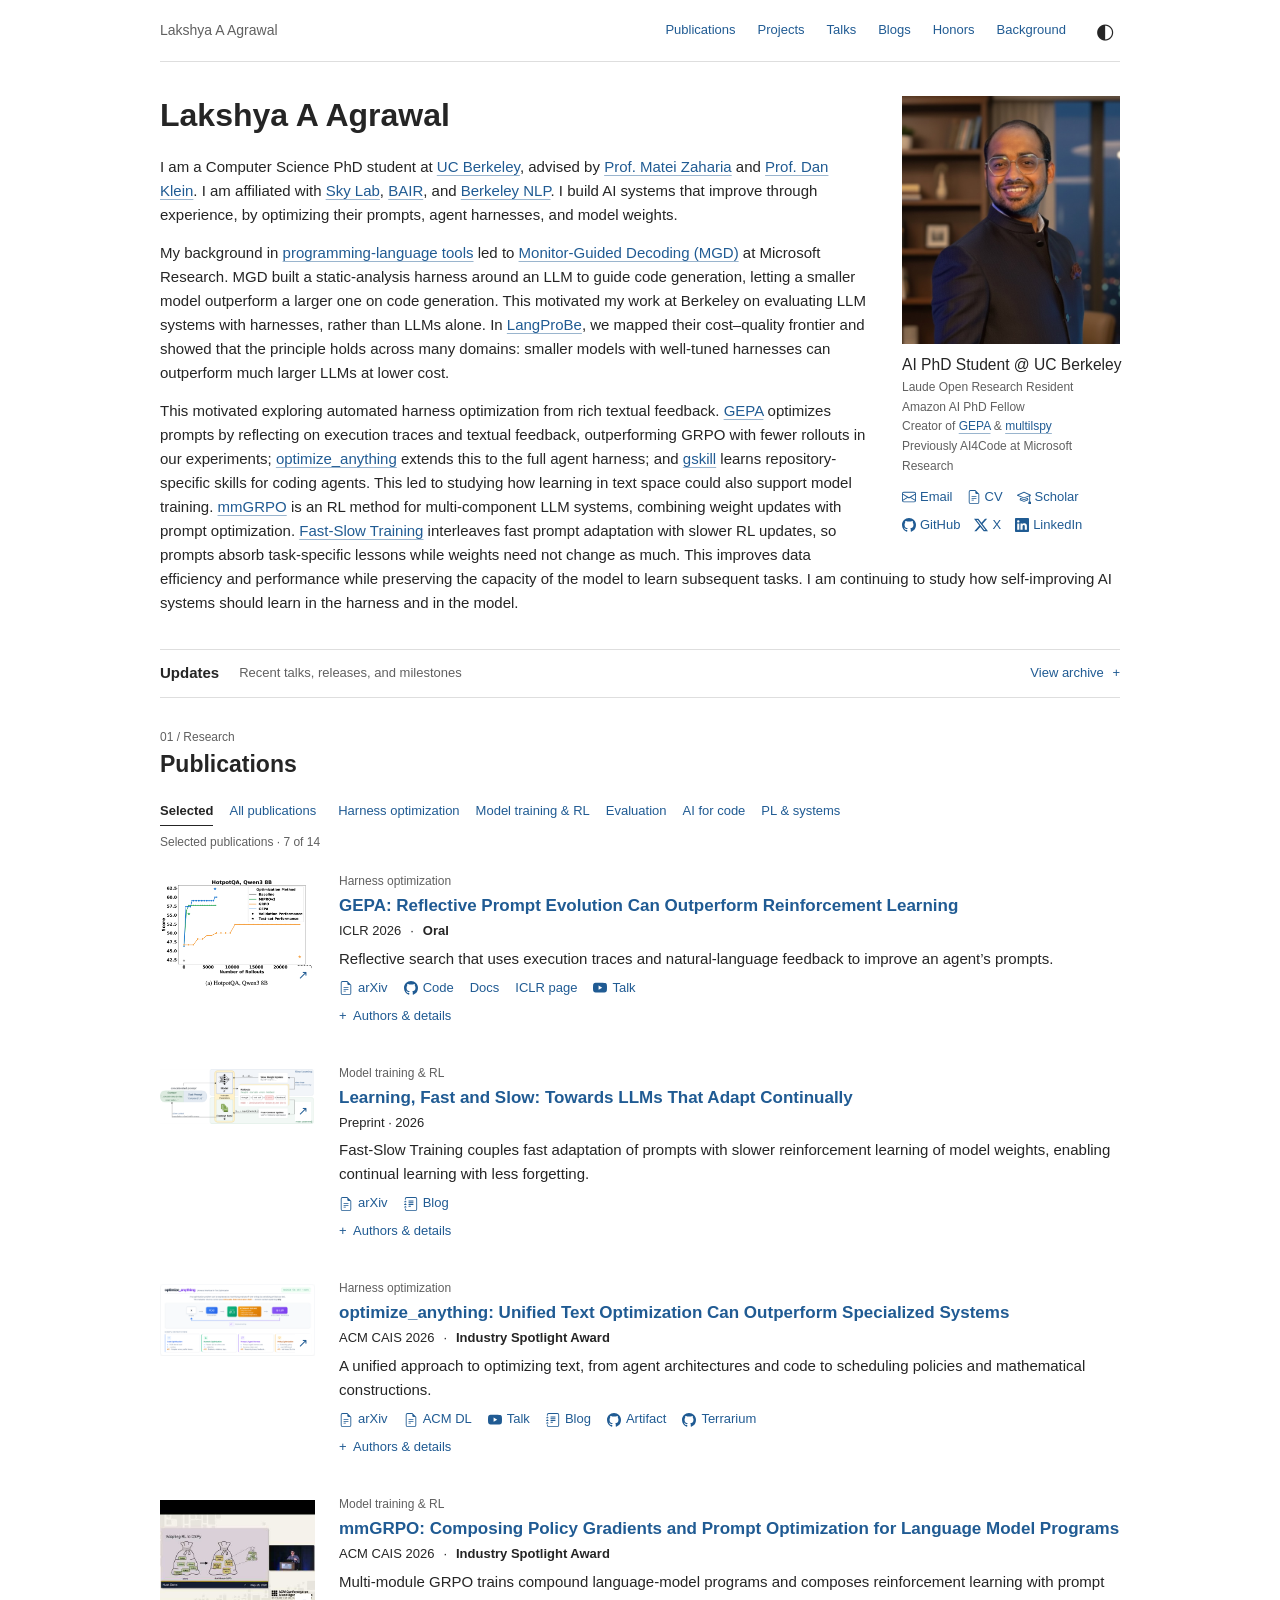
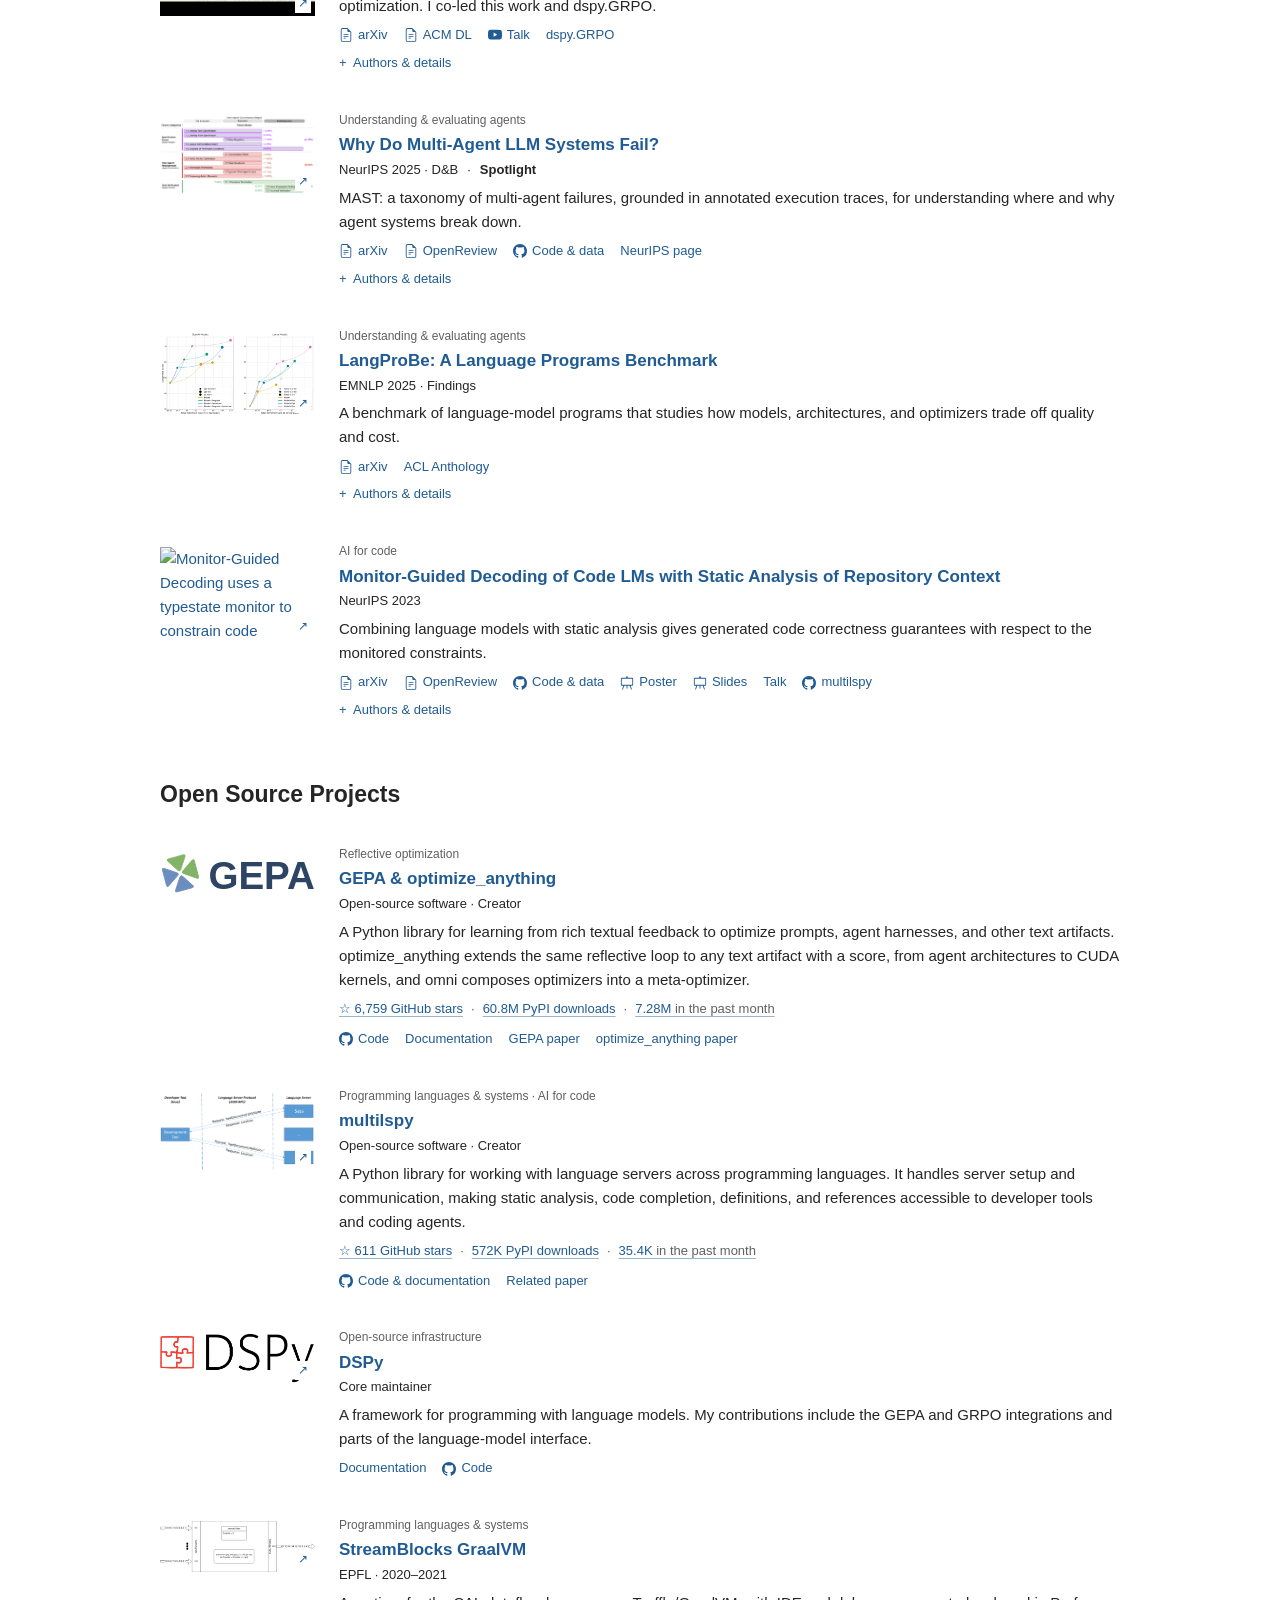
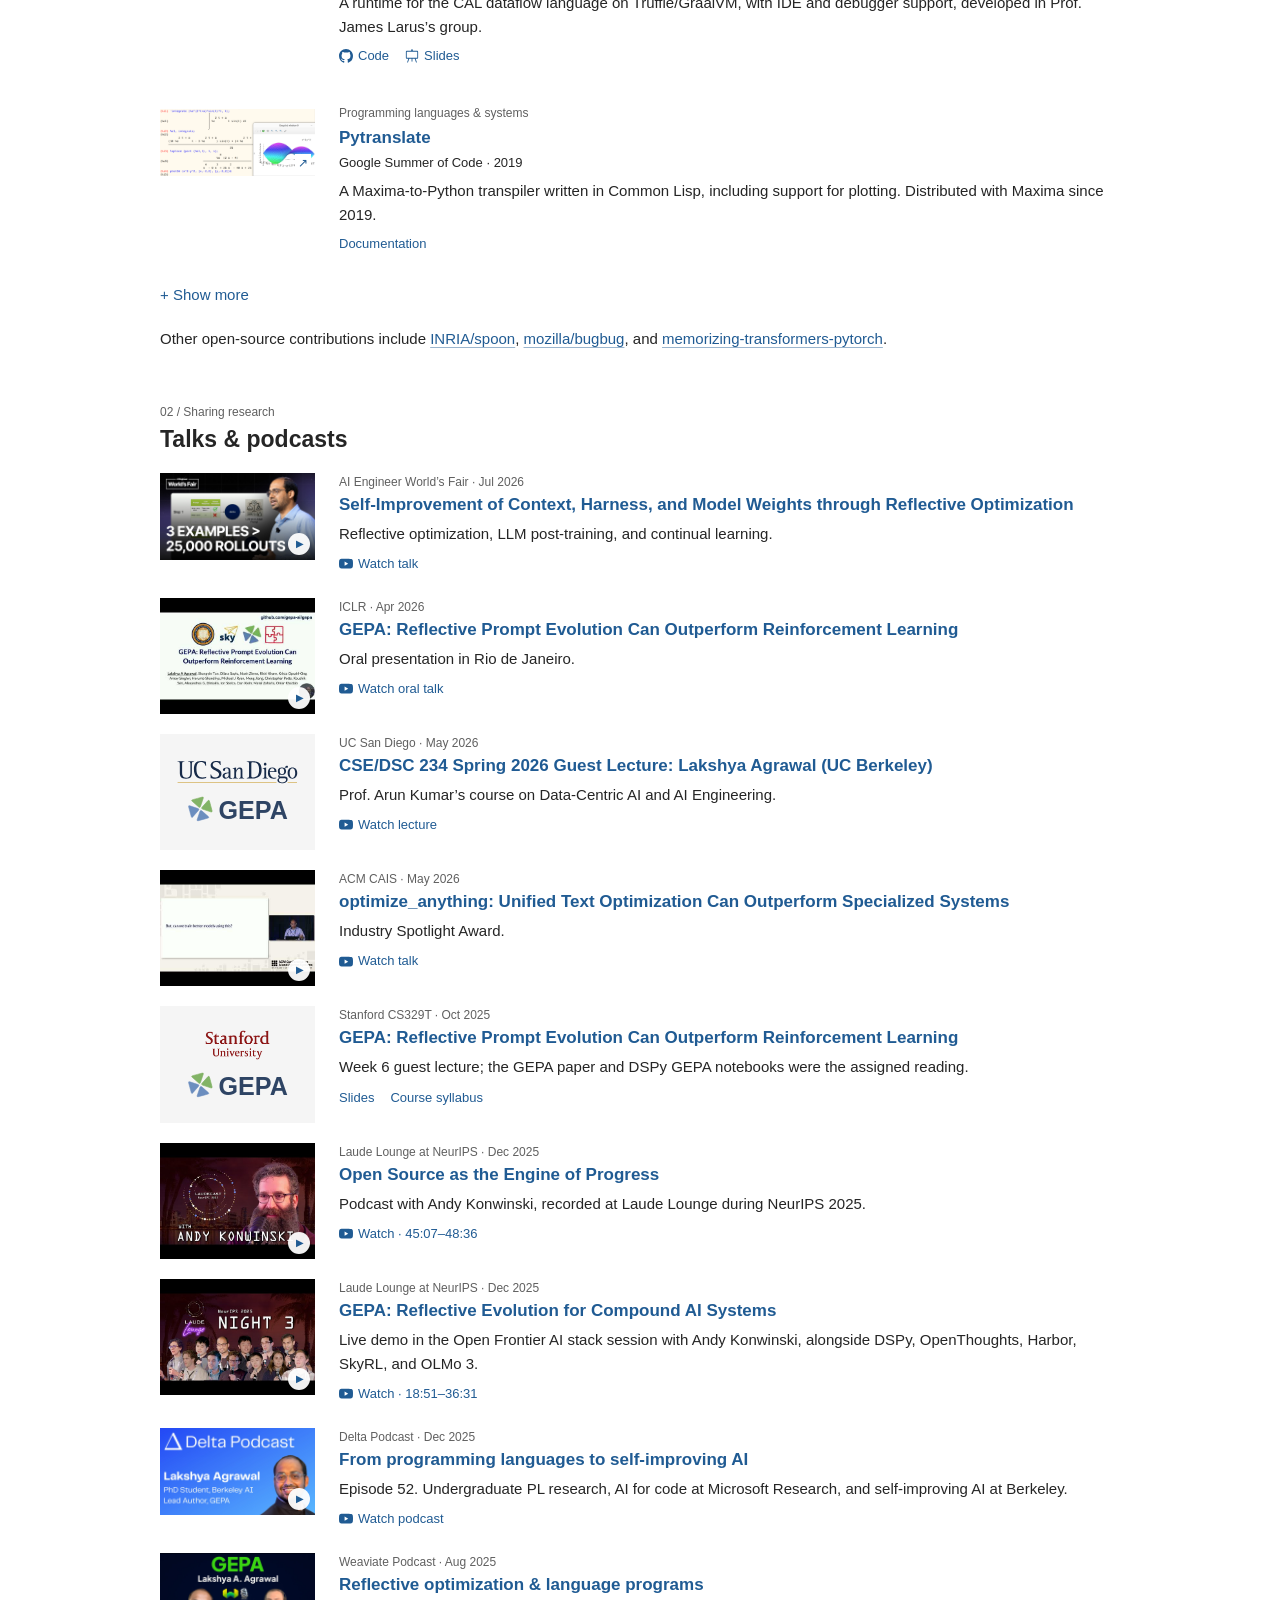
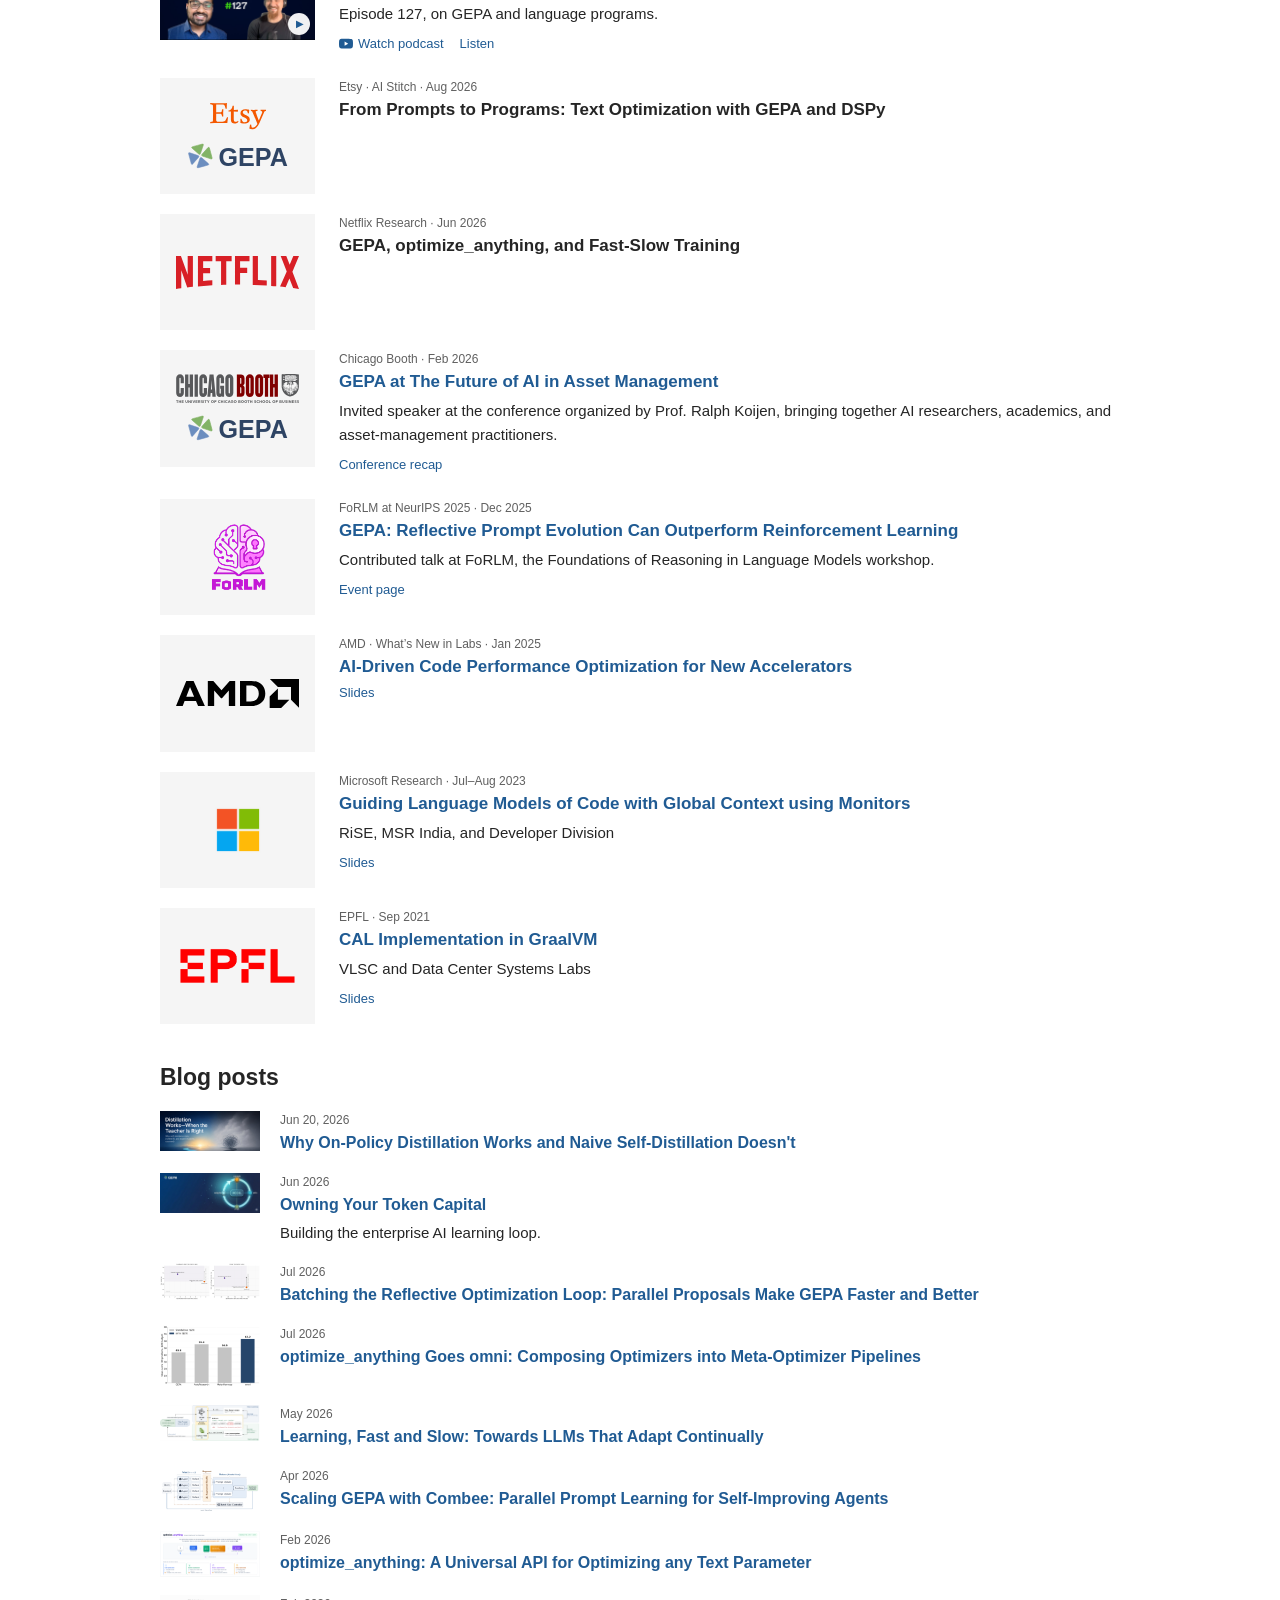
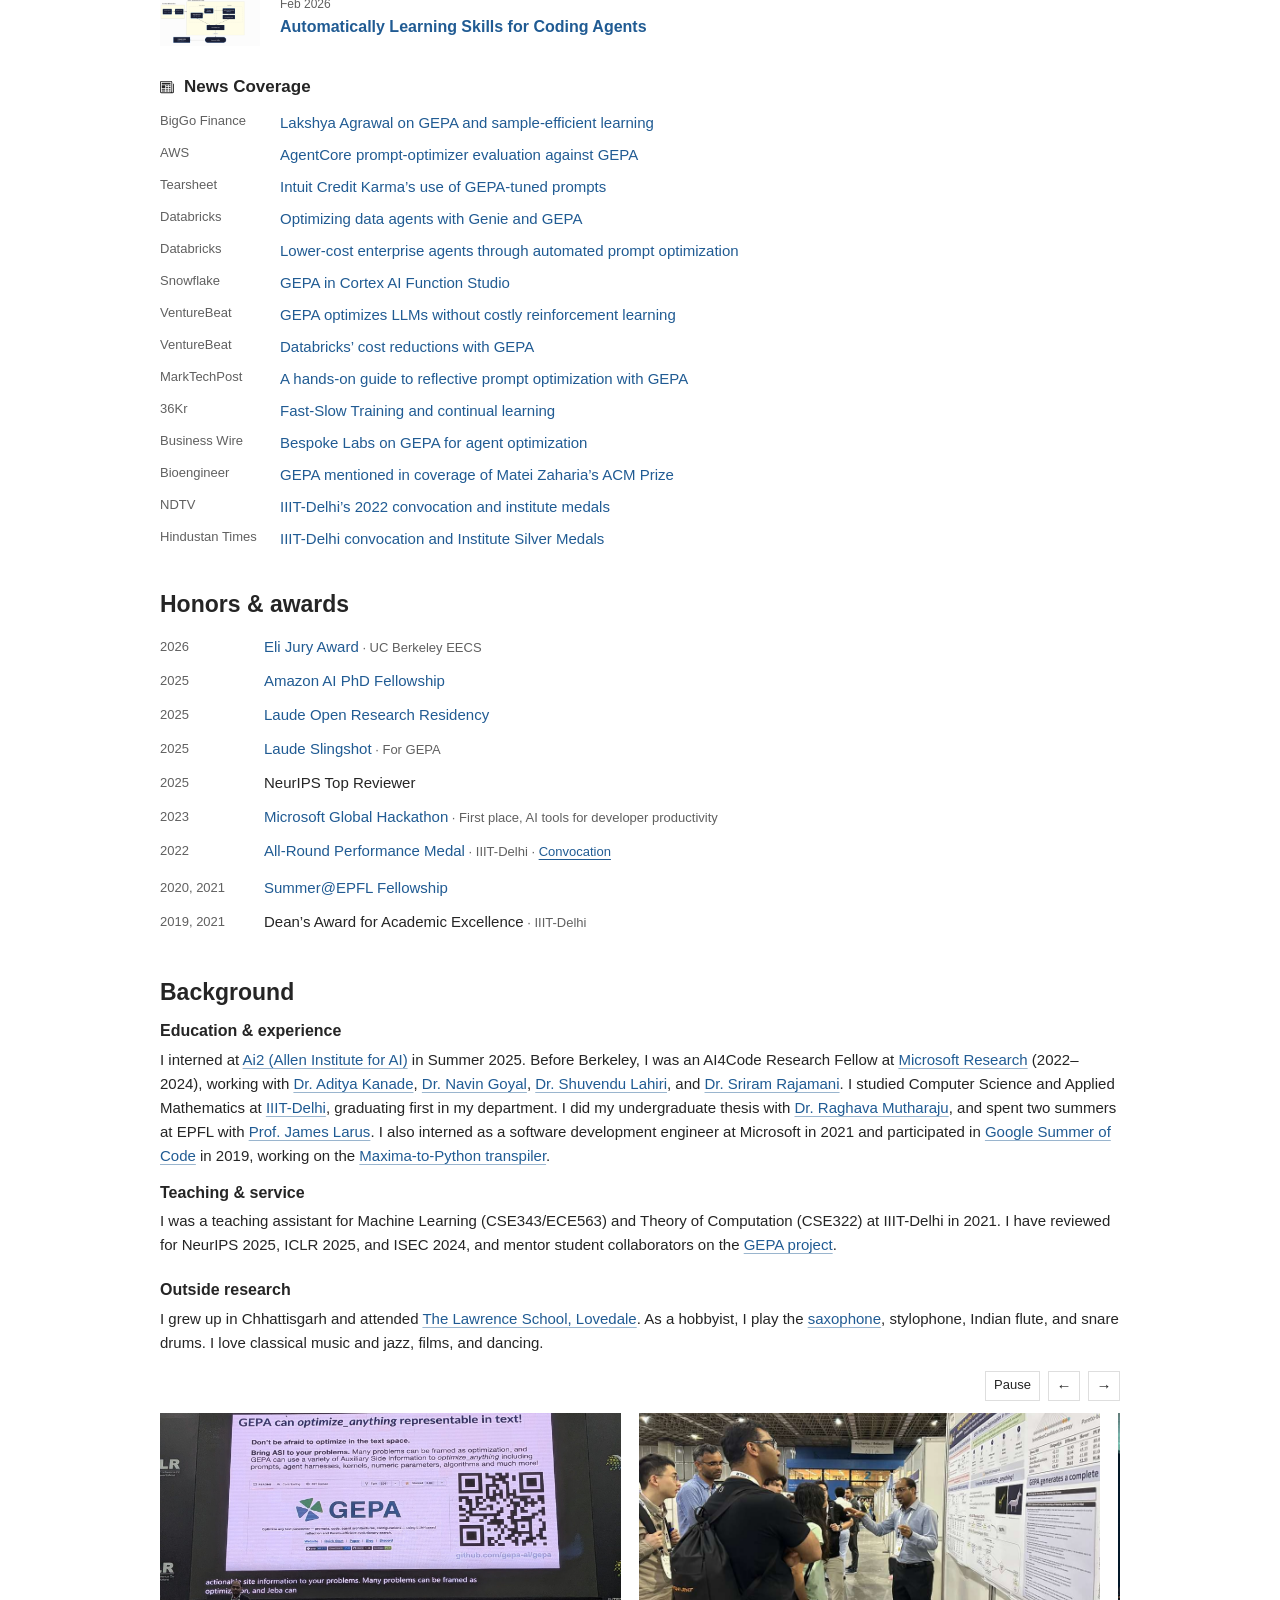
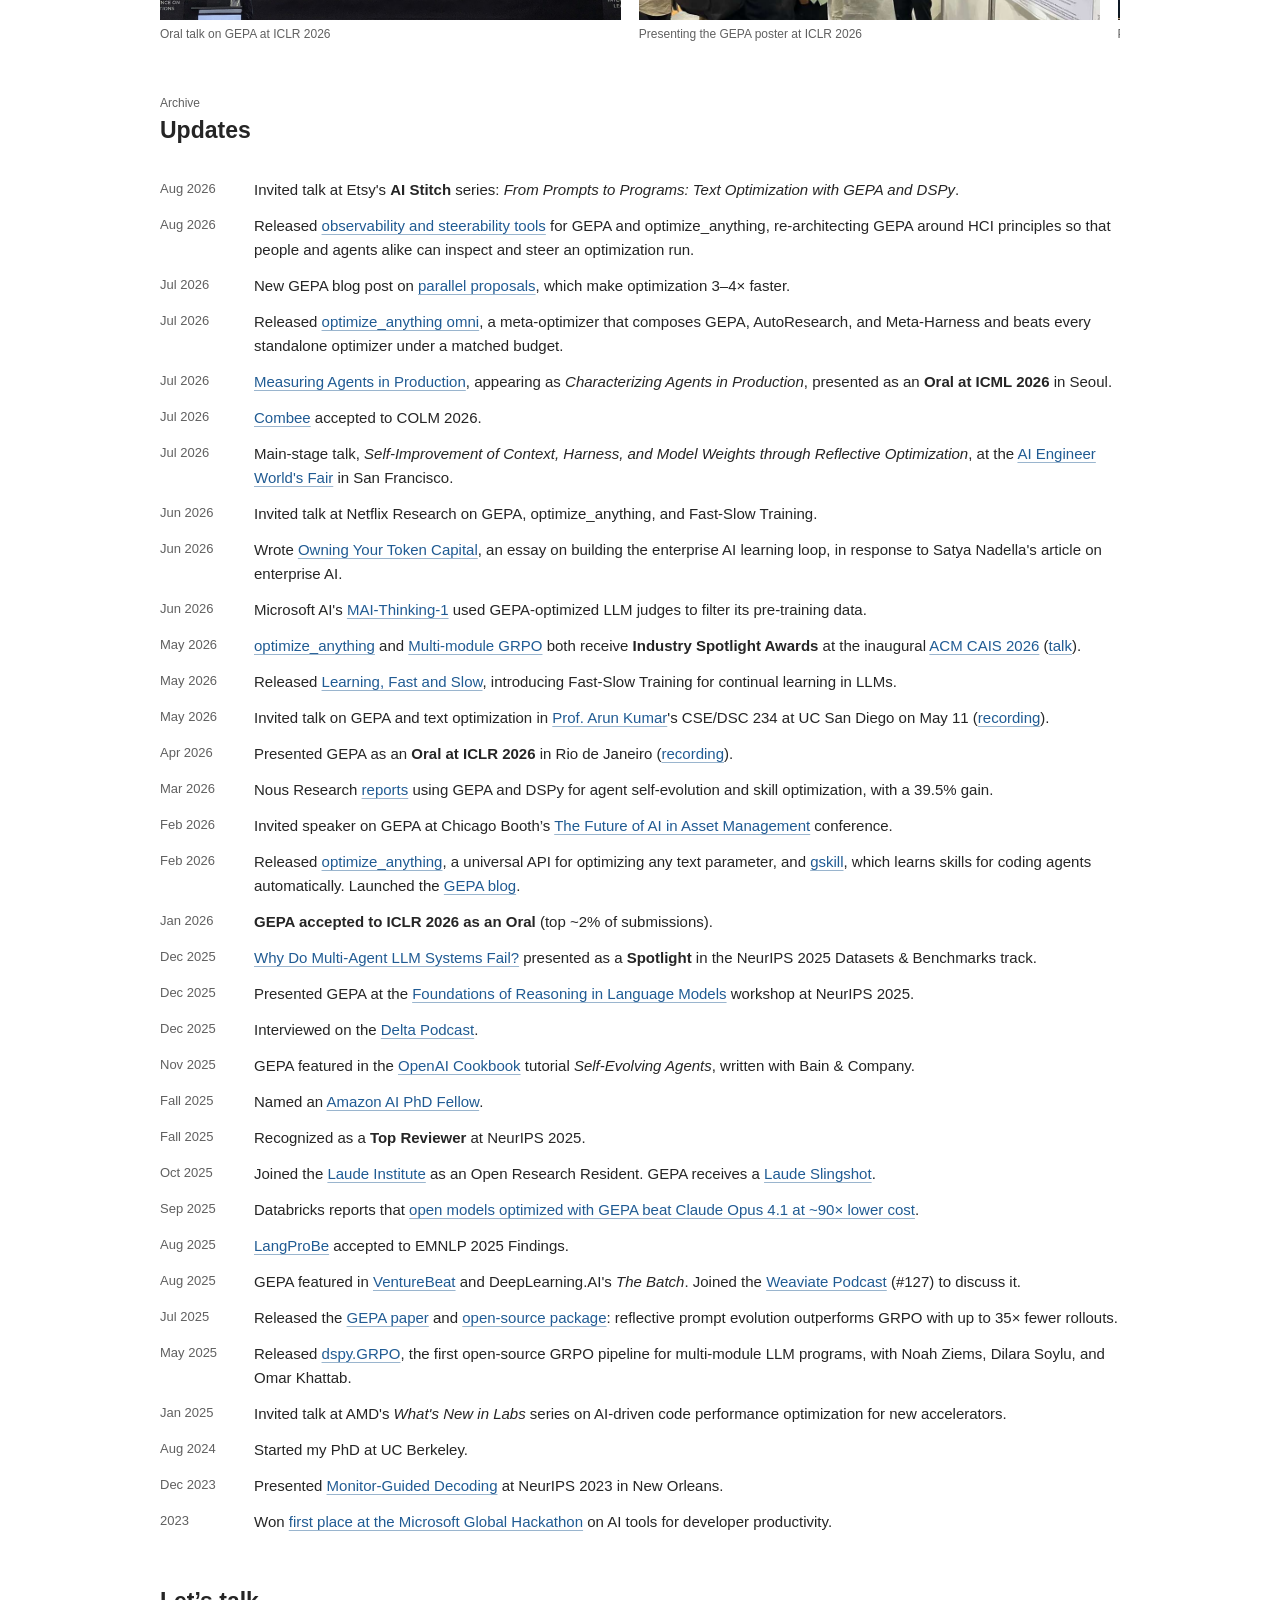
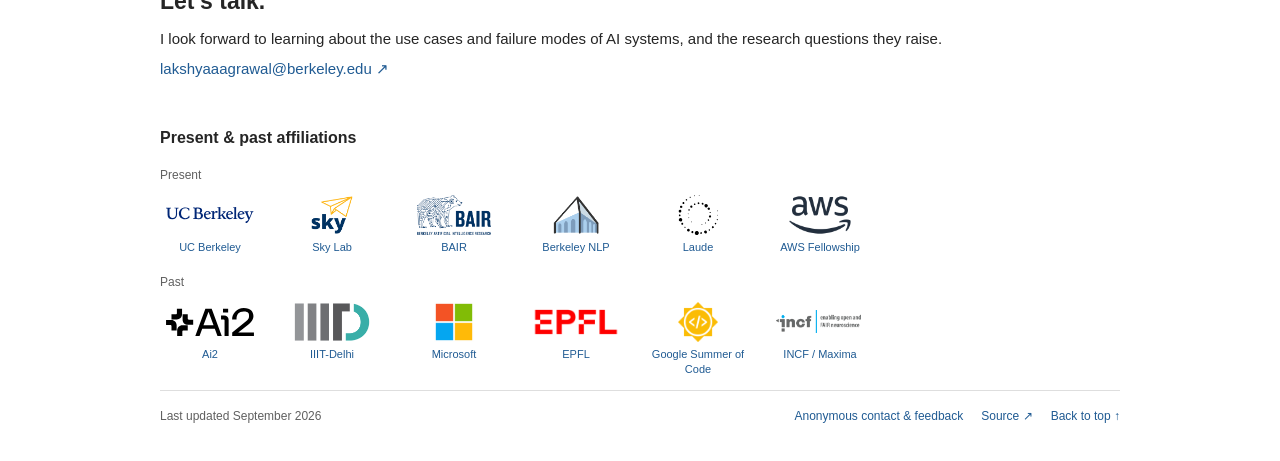
==== commit 5e1ed070: "Add eight talk and poster photos to the carousel and fix its aspect ratio Photos from ICLR 2026 (ora" ====
--- a/index.html
+++ b/index.html
@@ -564,6 +564,14 @@
         <div class="beyond"><h3>Outside research</h3><p>I grew up in Chhattisgarh and attended <a href="https://www.thelawrenceschool.org/">The Lawrence School, Lovedale</a>. As a hobbyist, I play the <a href="https://www.youtube.com/@LakshyAAAgrawal">saxophone</a>, stylophone, Indian flute, and snare drums. I love classical music and jazz, films, and dancing.</p></div>
     <div class="photo-heading"><div class="gallery-controls" hidden><button type="button" class="gallery-playback" aria-label="Pause photo carousel">Pause</button><button type="button" data-gallery-step="-1" aria-label="Previous photos">←</button><button type="button" data-gallery-step="1" aria-label="Next photos">→</button></div></div>
     <div class="photo-gallery" role="region" aria-label="Photos from research and university" tabindex="0">
+      <figure><a href="assets/carousel_images/iclr_oral_talk.jpg" target="_blank" rel="noopener" aria-label="Enlarge: Oral talk on GEPA at ICLR 2026"><img src="assets/carousel_images/iclr_oral_talk.jpg" alt="Oral talk on GEPA at ICLR 2026" width="1600" height="1200" style="object-position: 50% 38%" loading="lazy" decoding="async"></a><figcaption>Oral talk on GEPA at ICLR 2026</figcaption></figure>
+      <figure><a href="assets/carousel_images/gepa_iclr_poster.jpg" target="_blank" rel="noopener" aria-label="Enlarge: Presenting the GEPA poster at ICLR 2026"><img src="assets/carousel_images/gepa_iclr_poster.jpg" alt="Presenting the GEPA poster at ICLR 2026" width="1024" height="576" loading="lazy" decoding="async"></a><figcaption>Presenting the GEPA poster at ICLR 2026</figcaption></figure>
+      <figure><a href="assets/carousel_images/fst_cais.jpg" target="_blank" rel="noopener" aria-label="Enlarge: Presenting Fast-Slow Training at ACM CAIS 2026"><img src="assets/carousel_images/fst_cais.jpg" alt="Presenting Fast-Slow Training at ACM CAIS 2026" width="1600" height="1200" style="object-position: 50% 60%" loading="lazy" decoding="async"></a><figcaption>Presenting Fast-Slow Training at ACM CAIS 2026</figcaption></figure>
+      <figure><a href="assets/carousel_images/forlm_oral_talk.jpg" target="_blank" rel="noopener" aria-label="Enlarge: Oral talk at the FoRLM workshop, NeurIPS 2025"><img src="assets/carousel_images/forlm_oral_talk.jpg" alt="Oral talk at the FoRLM workshop, NeurIPS 2025" width="1600" height="1200" style="object-position: 50% 70%" loading="lazy" decoding="async"></a><figcaption>Oral talk at the FoRLM workshop, NeurIPS 2025</figcaption></figure>
+      <figure><a href="assets/carousel_images/stanford_lecture.jpg" target="_blank" rel="noopener" aria-label="Enlarge: Guest lecture on GEPA in Stanford CS329T"><img src="assets/carousel_images/stanford_lecture.jpg" alt="Guest lecture on GEPA in Stanford CS329T" width="1200" height="1600" style="object-position: 50% 54%" loading="lazy" decoding="async"></a><figcaption>Guest lecture on GEPA in Stanford CS329T</figcaption></figure>
+      <figure><a href="assets/carousel_images/amd_perf_opt_talk.jpg" target="_blank" rel="noopener" aria-label="Enlarge: Talk on AI-driven code vectorization for AMD accelerators"><img src="assets/carousel_images/amd_perf_opt_talk.jpg" alt="Talk on AI-driven code vectorization for AMD accelerators" width="1600" height="1201" style="object-position: 50% 55%" loading="lazy" decoding="async"></a><figcaption>Talk on AI-driven code vectorization for AMD accelerators</figcaption></figure>
+      <figure><a href="assets/carousel_images/amd_perf_opt_poster.jpg" target="_blank" rel="noopener" aria-label="Enlarge: Poster on AI-driven performance optimization for AMD NPUs"><img src="assets/carousel_images/amd_perf_opt_poster.jpg" alt="Poster on AI-driven performance optimization for AMD NPUs" width="1280" height="960" loading="lazy" decoding="async"></a><figcaption>Poster on AI-driven performance optimization for AMD NPUs</figcaption></figure>
+      <figure><a href="assets/carousel_images/dria_talk.jpg" target="_blank" rel="noopener" aria-label="Enlarge: Talk on GEPA at a Dria meetup"><img src="assets/carousel_images/dria_talk.jpg" alt="Talk on GEPA at a Dria meetup" width="1280" height="960" loading="lazy" decoding="async"></a><figcaption>Talk on GEPA at a Dria meetup</figcaption></figure>
       <figure><a href="assets/carousel_images/neurips_poster_1.png" target="_blank" rel="noopener" aria-label="Enlarge: Presenting MGD at NeurIPS 2023"><img src="assets/carousel_images/neurips_poster_1.png" alt="Presenting MGD at NeurIPS 2023" width="1280" height="576" loading="lazy" decoding="async"></a><figcaption>Presenting MGD at NeurIPS 2023</figcaption></figure>
       <figure><a href="assets/carousel_images/startup_certificate.png" target="_blank" rel="noopener" aria-label="Enlarge: Receiving a startup certificate from the Chief Minister of Chhattisgarh"><img src="assets/carousel_images/startup_certificate.png" alt="Receiving a startup certificate from the Chief Minister of Chhattisgarh" width="1280" height="576" loading="lazy" decoding="async"></a><figcaption>Receiving a startup certificate from the Chief Minister of Chhattisgarh</figcaption></figure>
       <figure><a href="assets/carousel_images/neurips_poster_2.png" target="_blank" rel="noopener" aria-label="Enlarge: Conversations at the NeurIPS 2023 poster session"><img src="assets/carousel_images/neurips_poster_2.png" alt="Conversations at the NeurIPS 2023 poster session" width="1280" height="576" loading="lazy" decoding="async"></a><figcaption>Conversations at the NeurIPS 2023 poster session</figcaption></figure>
--- a/css/site.css
+++ b/css/site.css
@@ -221,7 +221,7 @@
 .photo-gallery { display: flex; gap: 18px; overflow-x: auto; scroll-snap-type: x mandatory; padding: 12px 0; }
 .photo-gallery:focus-visible { outline: 2px solid var(--accent); outline-offset: 4px; }
 .photo-gallery figure { flex: 0 0 48%; min-width: 0; margin: 0; scroll-snap-align: start; }
-.photo-gallery img { display: block; width: 100%; height: auto; }
+.photo-gallery img { display: block; width: 100%; height: auto; aspect-ratio: 20 / 9; object-fit: cover; }
 .photo-gallery figcaption { font-size: 12px; color: var(--muted); margin-top: 5px; }
 .contact { padding: 28px 0 24px; }
 .contact h2 { font-size: 23px; margin-bottom: 10px; }
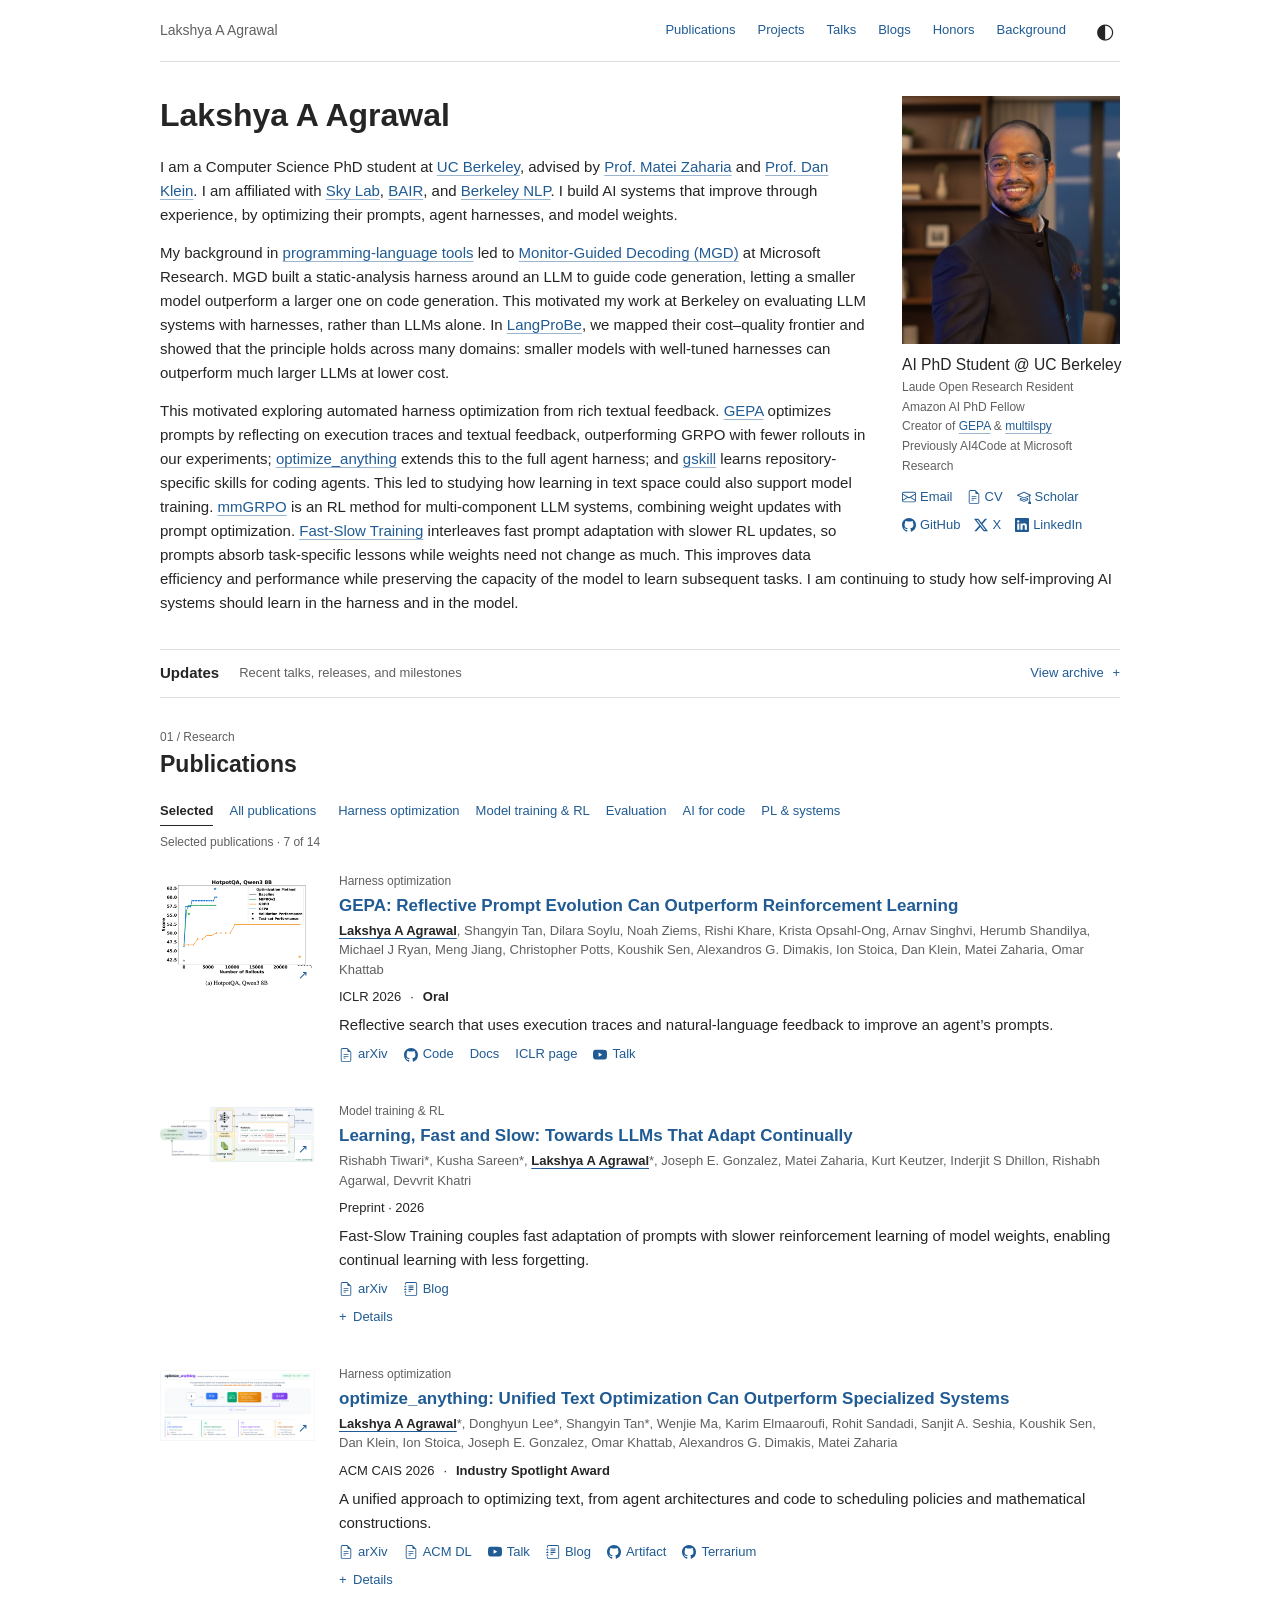
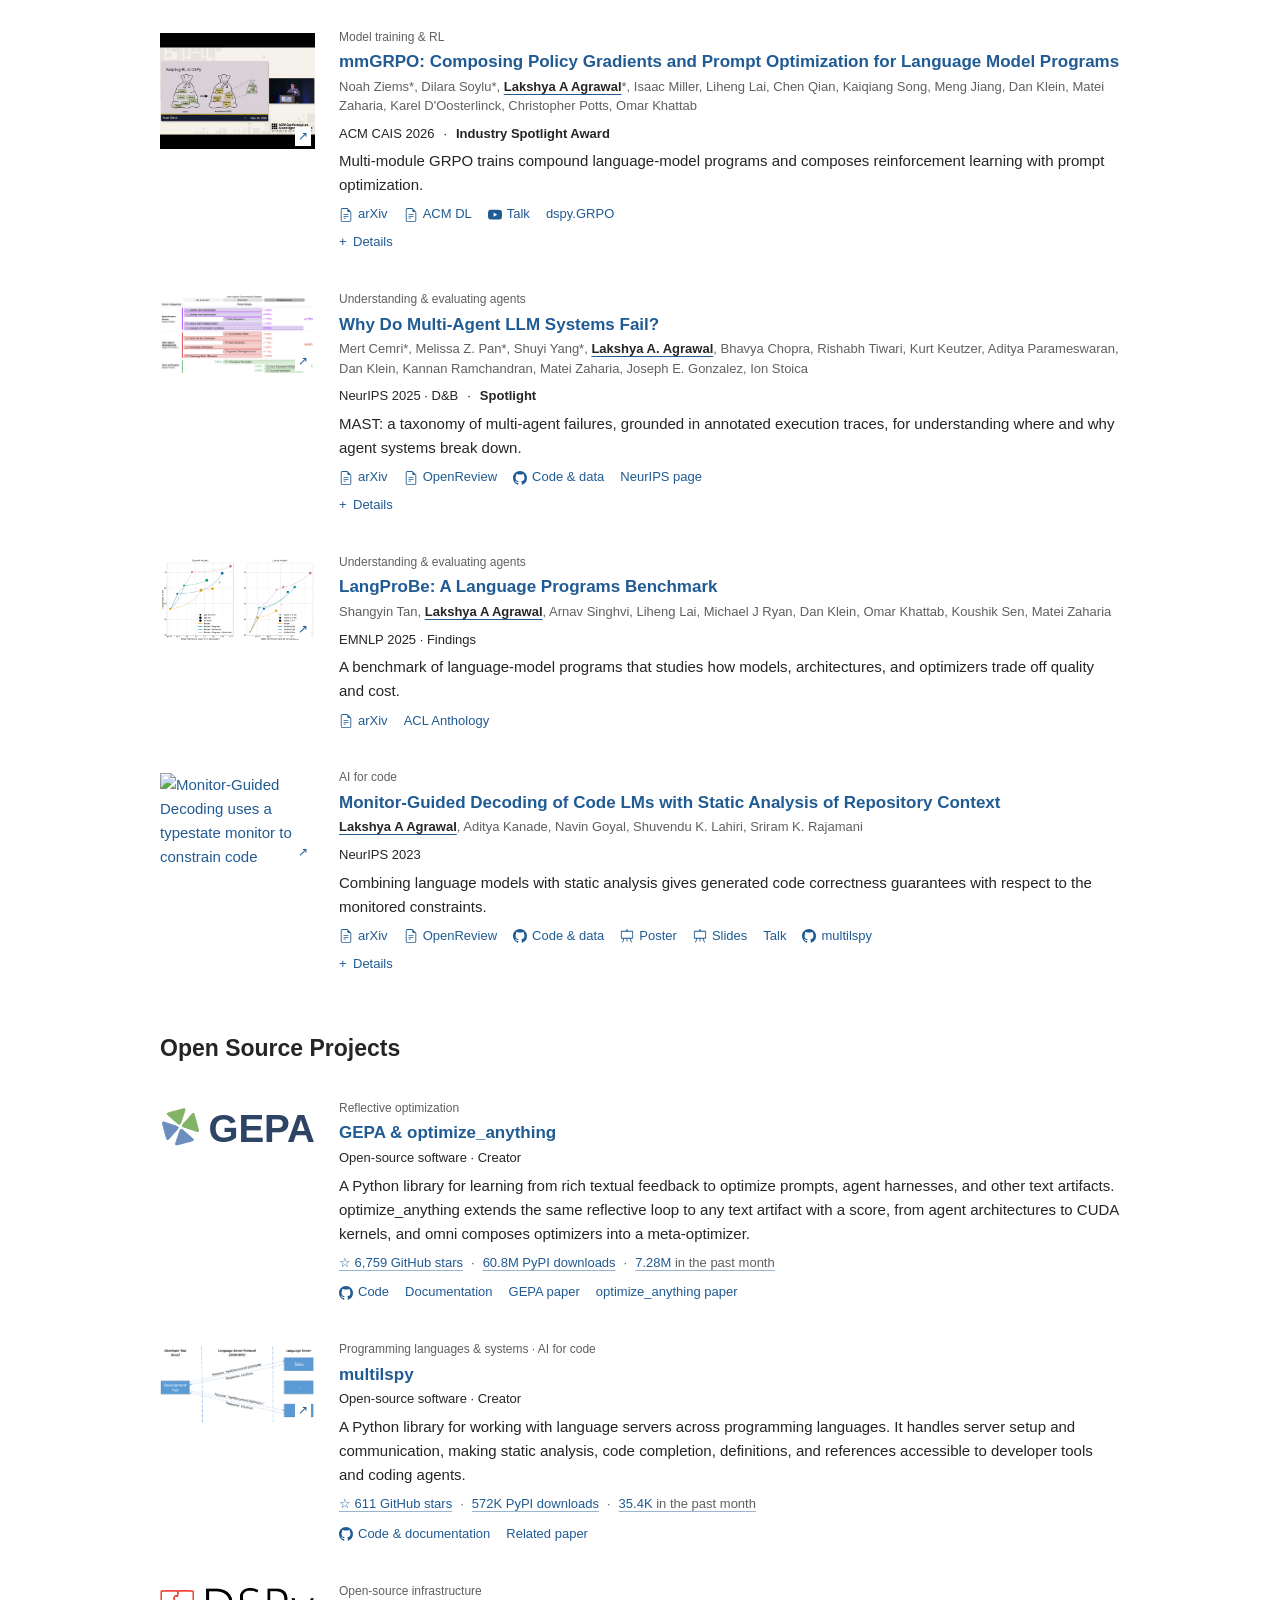
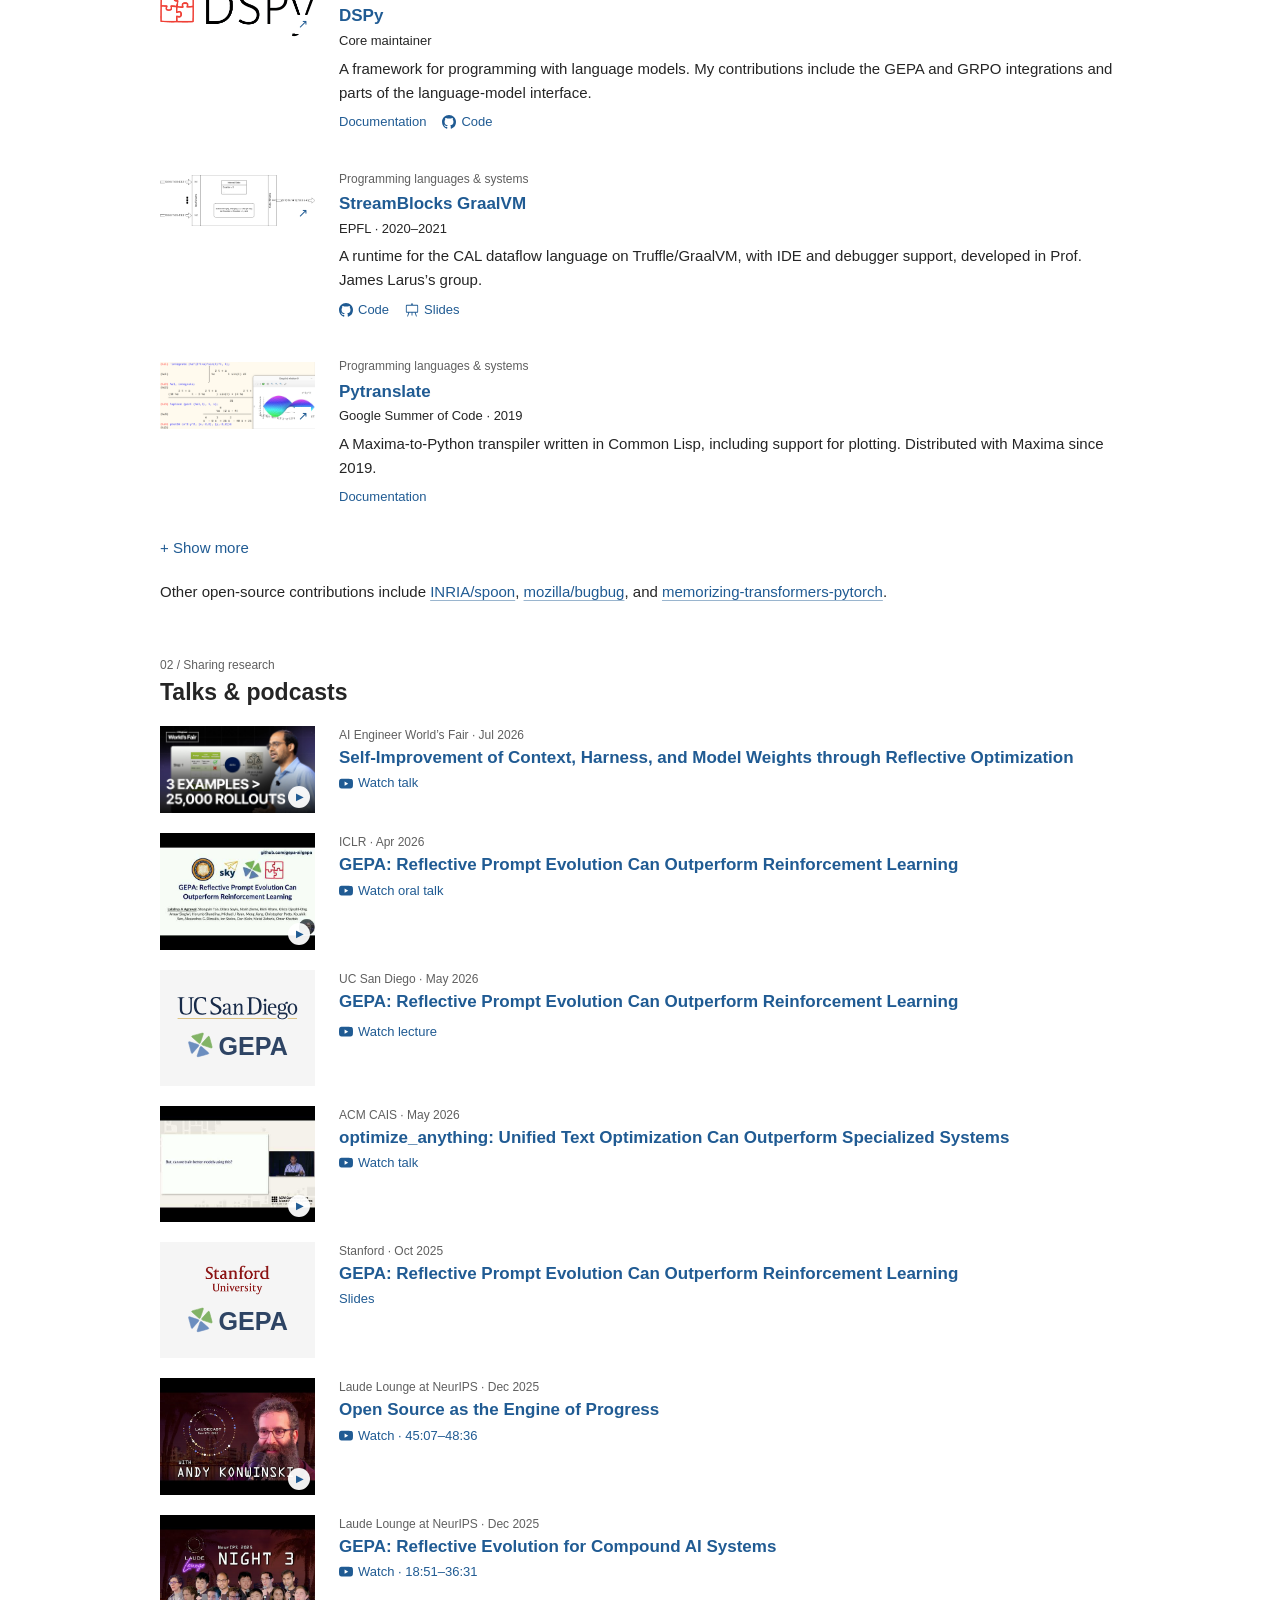
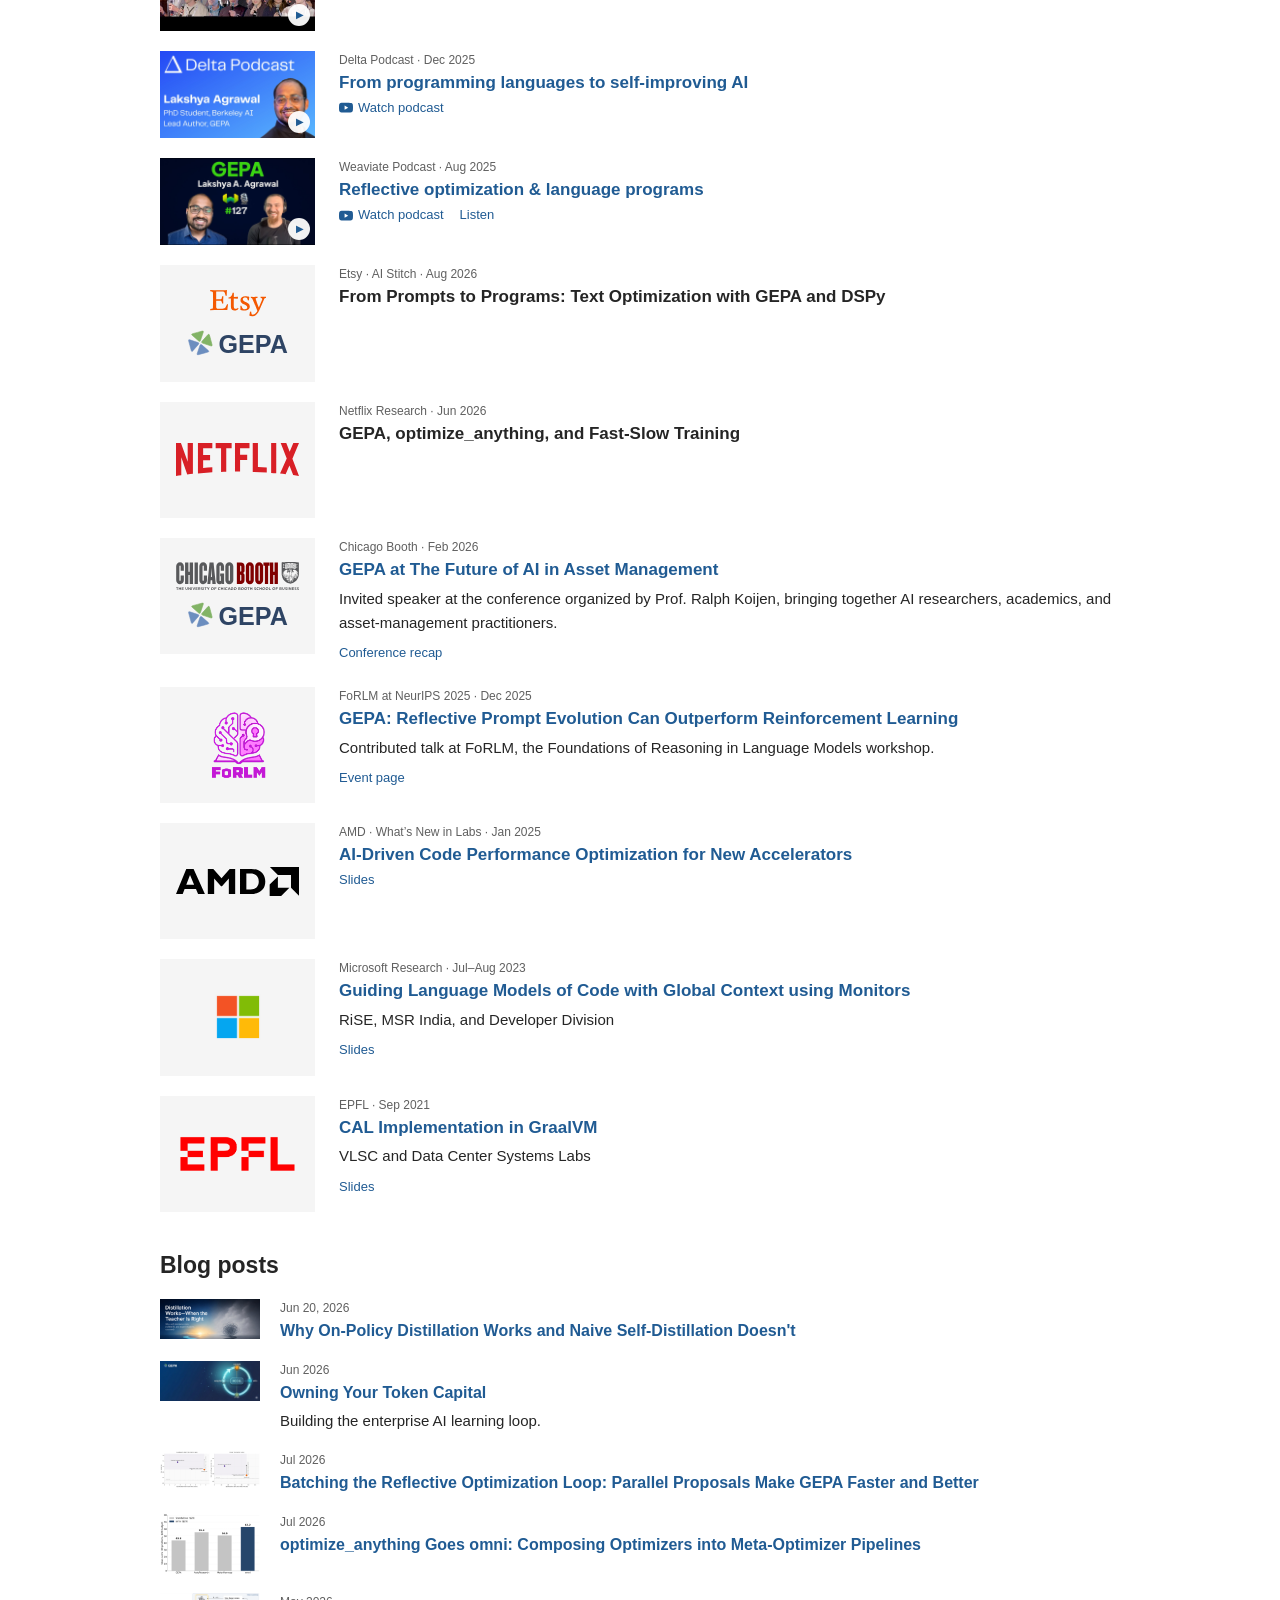
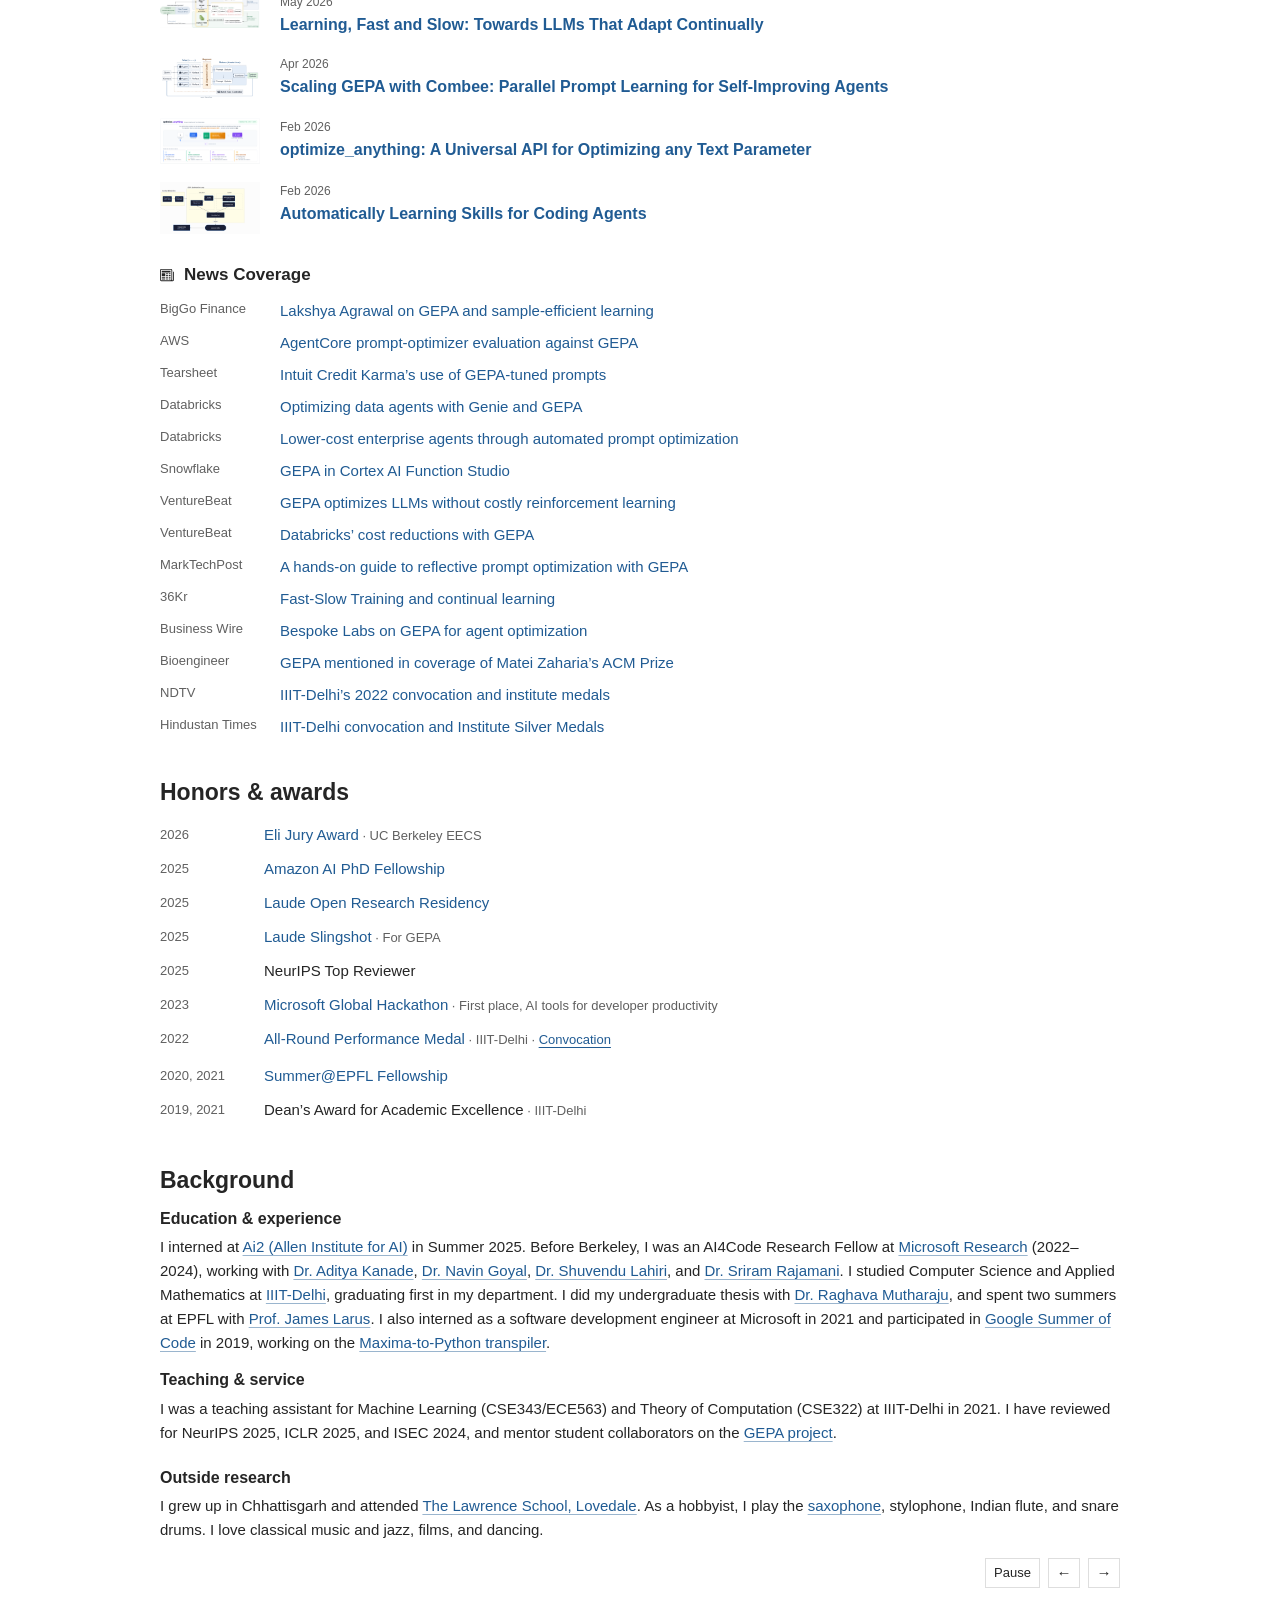
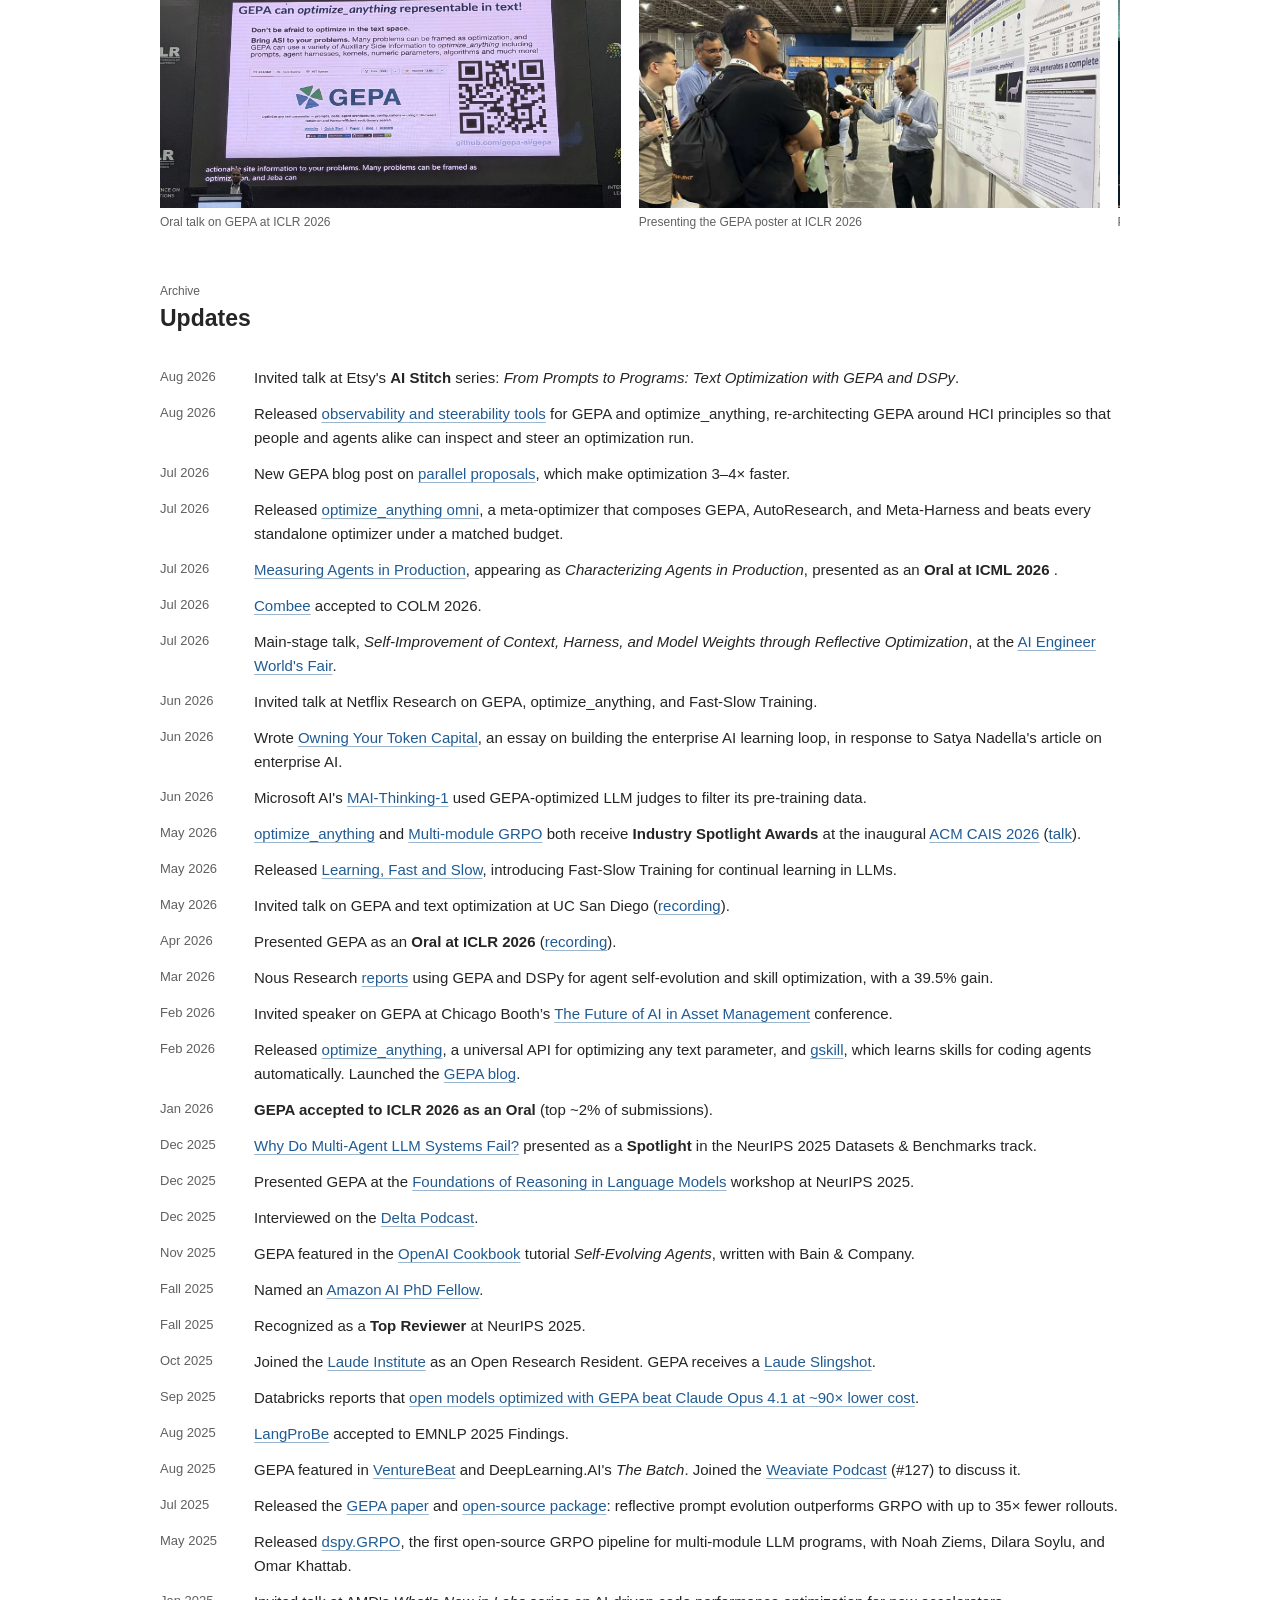
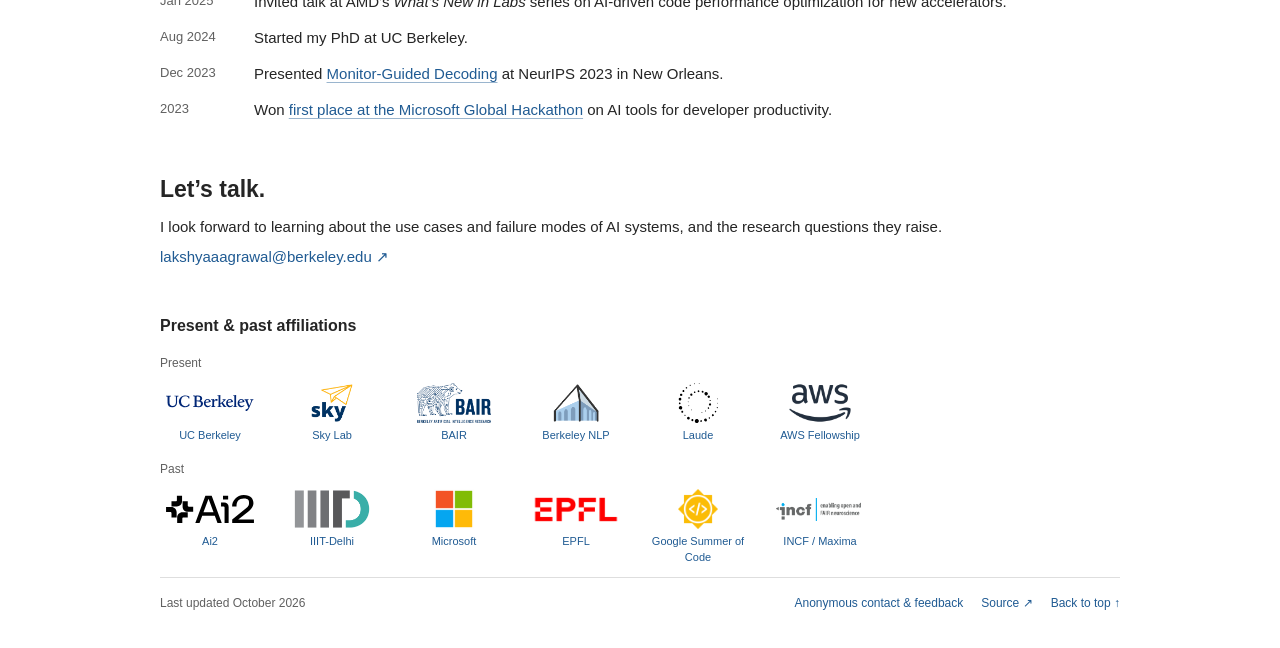
==== commit 9656c459: "Simplify publication and talk details" ====
--- a/index.html
+++ b/index.html
@@ -8,14 +8,14 @@
   <meta name="author" content="Lakshya A Agrawal">
   <meta name="robots" content="index, follow">
   <meta name="google-site-verification" content="N2iS0YhlmknKU71fCZ22sqLumulgrJUVXjkkNR7ek6A">
-  <link rel="canonical" href="https://lakshyaaagrawal.github.io/">
+  <link rel="canonical" href="https://lakshyaaagrawal.com/">
 
   <!-- Open Graph / Twitter -->
   <meta property="og:type" content="profile">
-  <meta property="og:url" content="https://lakshyaaagrawal.github.io/">
+  <meta property="og:url" content="https://lakshyaaagrawal.com/">
   <meta property="og:title" content="Lakshya A Agrawal">
   <meta property="og:description" content="Lakshya A Agrawal is an AI PhD student at UC Berkeley working on self-improving AI systems, reflective optimization, reinforcement learning, and reliable code generation.">
-  <meta property="og:image" content="https://lakshyaaagrawal.github.io/images/profile-1024.jpg">
+  <meta property="og:image" content="https://lakshyaaagrawal.com/images/profile-1024.jpg">
   <meta property="og:image:width" content="1024">
   <meta property="og:image:height" content="1024">
   <meta name="twitter:card" content="summary">
@@ -23,7 +23,7 @@
   <meta name="twitter:creator" content="@LakshyAAAgrawal">
   <meta name="twitter:title" content="Lakshya A Agrawal">
   <meta name="twitter:description" content="Lakshya A Agrawal is an AI PhD student at UC Berkeley working on self-improving AI systems, reflective optimization, reinforcement learning, and reliable code generation.">
-  <meta name="twitter:image" content="https://lakshyaaagrawal.github.io/images/profile-1024.jpg">
+  <meta name="twitter:image" content="https://lakshyaaagrawal.com/images/profile-1024.jpg">
 
   <!-- Icons -->
   <link rel="icon" href="/favicon.svg" type="image/svg+xml">
@@ -44,7 +44,7 @@
   </script>
 
   <!-- System fonts keep the page lightweight and typographically consistent. -->
-  <link rel="stylesheet" href="css/site.css?v=20260927-3">
+  <link rel="stylesheet" href="css/site.css?v=20261013-1">
 
   <noscript><style>.work[hidden] { display: block !important; } .research-status { display: none; }</style></noscript>
 
@@ -54,8 +54,8 @@
     "@context": "https://schema.org",
     "@type": "Person",
     "name": "Lakshya A Agrawal",
-    "url": "https://lakshyaaagrawal.github.io/",
-    "image": "https://lakshyaaagrawal.github.io/images/profile-1024.jpg",
+    "url": "https://lakshyaaagrawal.com/",
+    "image": "https://lakshyaaagrawal.com/images/profile-1024.jpg",
     "email": "mailto:lakshyaaagrawal@berkeley.edu",
     "jobTitle": "PhD Student in Computer Science",
     "affiliation": { "@type": "CollegeOrUniversity", "name": "University of California, Berkeley" },
@@ -141,16 +141,16 @@
           <li><time datetime="2026-08">Aug 2026</time><div class="item">Released <a href="https://x.com/BhavyaChopra1/status/2089780200968163436">observability and steerability tools</a> for GEPA and optimize_anything, re-architecting GEPA around HCI principles so that people and agents alike can inspect and steer an optimization run.</div></li>
           <li><time datetime="2026-07">Jul 2026</time><div class="item">New GEPA blog post on <a href="https://gepa-ai.github.io/gepa/blog/2026/07/30/parallel-proposals/">parallel proposals</a>, which make optimization 3–4× faster.</div></li>
           <li><time datetime="2026-07">Jul 2026</time><div class="item">Released <a href="https://gepa-ai.github.io/gepa/blog/2026/07/22/optimize-anything-omni/">optimize_anything omni</a>, a meta-optimizer that composes GEPA, AutoResearch, and Meta-Harness and beats every standalone optimizer under a matched budget.</div></li>
-          <li><time datetime="2026-07">Jul 2026</time><div class="item"><a href="https://arxiv.org/abs/2512.04123">Measuring Agents in Production</a>, appearing as <i>Characterizing Agents in Production</i>, presented as an <b>Oral at ICML 2026</b> in Seoul.</div></li>
+          <li><time datetime="2026-07">Jul 2026</time><div class="item"><a href="https://arxiv.org/abs/2512.04123">Measuring Agents in Production</a>, appearing as <i>Characterizing Agents in Production</i>, presented as an <b>Oral at ICML 2026</b> .</div></li>
           <li><time datetime="2026-07">Jul 2026</time><div class="item"><a href="https://arxiv.org/abs/2604.04247">Combee</a> accepted to COLM 2026.</div></li>
-          <li><time datetime="2026-07">Jul 2026</time><div class="item">Main-stage talk, <i>Self-Improvement of Context, Harness, and Model Weights through Reflective Optimization</i>, at the <a href="https://www.ai.engineer/worldsfair/schedule?q=Lakshya+Agrawal&amp;session=asn_slot_2026_07_01_main_stage_0900_2026_06_03t09_49_39_605z">AI Engineer World's Fair</a> in San Francisco.</div></li>
+          <li><time datetime="2026-07">Jul 2026</time><div class="item">Main-stage talk, <i>Self-Improvement of Context, Harness, and Model Weights through Reflective Optimization</i>, at the <a href="https://www.ai.engineer/worldsfair/schedule?q=Lakshya+Agrawal&amp;session=asn_slot_2026_07_01_main_stage_0900_2026_06_03t09_49_39_605z">AI Engineer World's Fair</a>.</div></li>
           <li><time datetime="2026-06">Jun 2026</time><div class="item">Invited talk at Netflix Research on GEPA, optimize_anything, and Fast-Slow Training.</div></li>
           <li><time datetime="2026-06">Jun 2026</time><div class="item">Wrote <a href="https://x.com/i/article/2066378829221036033">Owning Your Token Capital</a>, an essay on building the enterprise AI learning loop, in response to Satya Nadella's article on enterprise AI.</div></li>
           <li><time datetime="2026-06">Jun 2026</time><div class="item">Microsoft AI's <a href="https://x.com/mustafasuleyman/status/2061880164498428188">MAI-Thinking-1</a> used GEPA-optimized LLM judges to filter its pre-training data.</div></li>
           <li><time datetime="2026-05">May 2026</time><div class="item"><a href="https://arxiv.org/abs/2605.19633">optimize_anything</a> and <a href="https://arxiv.org/abs/2508.04660">Multi-module GRPO</a> both receive <b>Industry Spotlight Awards</b> at the inaugural <a href="https://www.caisconf.org/">ACM CAIS 2026</a> (<a href="https://www.youtube.com/watch?v=XWOwqN2BpjM">talk</a>).</div></li>
           <li><time datetime="2026-05">May 2026</time><div class="item">Released <a href="https://arxiv.org/abs/2605.12484">Learning, Fast and Slow</a>, introducing Fast-Slow Training for continual learning in LLMs.</div></li>
-          <li><time datetime="2026-05">May 2026</time><div class="item">Invited talk on GEPA and text optimization in <a href="https://dsc.ucsd.edu/~arunkk/">Prof. Arun Kumar</a>'s CSE/DSC 234 at UC San Diego on May 11 (<a href="https://www.youtube.com/watch?v=vJ6F2duUC_0">recording</a>).</div></li>
-            <li><time datetime="2026-04">Apr 2026</time><div class="item">Presented GEPA as an <b>Oral at ICLR 2026</b> in Rio de Janeiro (<a href="https://www.youtube.com/watch?v=HbGah-uP1fI">recording</a>).</div></li>
+          <li><time datetime="2026-05">May 2026</time><div class="item">Invited talk on GEPA and text optimization at UC San Diego (<a href="https://www.youtube.com/watch?v=vJ6F2duUC_0">recording</a>).</div></li>
+            <li><time datetime="2026-04">Apr 2026</time><div class="item">Presented GEPA as an <b>Oral at ICLR 2026</b> (<a href="https://www.youtube.com/watch?v=HbGah-uP1fI">recording</a>).</div></li>
             <li><time datetime="2026-03">Mar 2026</time><div class="item">Nous Research <a href="https://github.com/NousResearch/hermes-agent-self-evolution/blob/main/reports/phase1_validation_report.pdf">reports</a> using GEPA and DSPy for agent self-evolution and skill optimization, with a 39.5% gain.</div></li>
             <li><time datetime="2026-02">Feb 2026</time><div class="item">Invited speaker on GEPA at Chicago Booth’s <a href="https://www.chicagobooth.edu/magazine/a-new-era-for-finance">The Future of AI in Asset Management</a> conference.</div></li>
             <li><time datetime="2026-02">Feb 2026</time><div class="item">Released <a href="https://gepa-ai.github.io/gepa/blog/2026/02/18/introducing-optimize-anything/">optimize_anything</a>, a universal API for optimizing any text parameter, and <a href="https://gepa-ai.github.io/gepa/blog/2026/02/18/automatically-learning-skills-for-coding-agents/">gskill</a>, which learns skills for coding agents automatically. Launched the <a href="https://gepa-ai.github.io/gepa/blog/">GEPA blog</a>.</div></li>
@@ -192,157 +192,146 @@
   <a class="work-visual" href="images/sides/gepa.png" target="_blank" rel="noopener" aria-label="Enlarge research figure for gepa"><img src="images/sides/gepa.png" alt="GEPA, MIPROv2, and GRPO compared by rollout budget on HotpotQA" width="1232" height="882" loading="lazy" decoding="async"><span aria-hidden="true">↗</span></a>
   <div class="work-category">Harness optimization</div>
   <h3><a href="https://arxiv.org/abs/2507.19457">GEPA: Reflective Prompt Evolution Can Outperform Reinforcement Learning</a></h3>
+  <p class="authors"><span class="me">Lakshya A Agrawal</span>, Shangyin Tan, Dilara Soylu, Noah Ziems, Rishi Khare, Krista Opsahl-Ong, Arnav Singhvi, Herumb Shandilya, Michael J Ryan, Meng Jiang, Christopher Potts, Koushik Sen, Alexandros G. Dimakis, Ion Stoica, Dan Klein, Matei Zaharia, Omar Khattab</p>
   <p class="work-venue">ICLR 2026 <span class="distinction">Oral</span></p>
   <p class="work-description">Reflective search that uses execution traces and natural-language feedback to improve an agent’s prompts.</p>
   <div class="work-links"><a href="https://arxiv.org/abs/2507.19457"><svg class="link-icon" aria-hidden="true" focusable="false"><use href="#icon-file-earmark-text"></use></svg>arXiv</a><a href="https://github.com/gepa-ai/gepa"><svg class="link-icon" aria-hidden="true" focusable="false"><use href="#icon-github"></use></svg>Code</a><a href="https://gepa-ai.github.io/gepa/">Docs</a><a href="https://iclr.cc/virtual/2026/oral/10009494">ICLR page</a><a href="https://www.youtube.com/watch?v=HbGah-uP1fI"><svg class="link-icon" aria-hidden="true" focusable="false"><use href="#icon-youtube"></use></svg>Talk</a></div>
-  <details class="paper-details"><summary>Authors &amp; details<span class="sr-only"> for GEPA: Reflective Prompt Evolution Can Outperform Reinforcement Learning</span></summary>
-    <p class="authors"><span class="me">Lakshya A Agrawal</span>, Shangyin Tan, Dilara Soylu, Noah Ziems, Rishi Khare, Krista Opsahl-Ong, Arnav Singhvi, Herumb Shandilya, Michael J Ryan, Meng Jiang, Christopher Potts, Koushik Sen, Alexandros G. Dimakis, Ion Stoica, Dan Klein, Matei Zaharia, Omar Khattab</p>
-  </details>
 </article>
 <article class="work" id="fst" data-topics="training" data-selected="true">
   <a class="work-visual" href="images/research/fst.png" target="_blank" rel="noopener" aria-label="Enlarge research figure for fst"><img src="images/research/fst.png" alt="Fast-Slow Training: fast context updates and slow model-weight updates learn from the same rollouts" width="1800" height="643" loading="lazy" decoding="async"><span aria-hidden="true">↗</span></a>
   <div class="work-category">Model training &amp; RL</div>
   <h3><a href="https://arxiv.org/abs/2605.12484">Learning, Fast and Slow: Towards LLMs That Adapt Continually</a></h3>
+  <p class="authors">Rishabh Tiwari*, Kusha Sareen*, <span class="me">Lakshya A Agrawal</span>*, Joseph E. Gonzalez, Matei Zaharia, Kurt Keutzer, Inderjit S Dhillon, Rishabh Agarwal, Devvrit Khatri</p>
   <p class="work-venue">Preprint · 2026</p>
   <p class="work-description">Fast-Slow Training couples fast adaptation of prompts with slower reinforcement learning of model weights, enabling continual learning with less forgetting.</p>
   <div class="work-links"><a href="https://arxiv.org/abs/2605.12484"><svg class="link-icon" aria-hidden="true" focusable="false"><use href="#icon-file-earmark-text"></use></svg>arXiv</a><a href="https://gepa-ai.github.io/gepa/blog/2026/05/11/learning-fast-and-slow/"><svg class="link-icon" aria-hidden="true" focusable="false"><use href="#icon-journal-text"></use></svg>Blog</a></div>
-  <details class="paper-details"><summary>Authors &amp; details<span class="sr-only"> for Learning, Fast and Slow: Towards LLMs That Adapt Continually</span></summary>
-    <p class="authors">Rishabh Tiwari, Kusha Sareen, <span class="me">Lakshya A Agrawal</span>, Joseph E. Gonzalez, Matei Zaharia, Kurt Keutzer, Inderjit S. Dhillon, Rishabh Agarwal, Devvrit Khatri</p>
-  </details>
+  <details class="paper-details"><summary>Details</summary><p class="contribution">* Equal contribution.</p></details>
 </article>
 <article class="work" id="optimize-anything" data-topics="harness" data-selected="true">
   <a class="work-visual" href="images/research/optimize-anything.png" target="_blank" rel="noopener" aria-label="Enlarge research figure for optimize-anything"><img src="images/research/optimize-anything.png" alt="The optimize_anything loop connects an evaluator, diagnostic feedback, and an LLM proposer" width="1600" height="738" loading="lazy" decoding="async"><span aria-hidden="true">↗</span></a>
   <div class="work-category">Harness optimization</div>
   <h3><a href="https://arxiv.org/abs/2605.19633"><code>optimize_anything</code>: Unified Text Optimization Can Outperform Specialized Systems</a></h3>
+  <p class="authors"><span class="me">Lakshya A Agrawal</span>*, Donghyun Lee*, Shangyin Tan*, Wenjie Ma, Karim Elmaaroufi, Rohit Sandadi, Sanjit A. Seshia, Koushik Sen, Dan Klein, Ion Stoica, Joseph E. Gonzalez, Omar Khattab, Alexandros G. Dimakis, Matei Zaharia</p>
   <p class="work-venue">ACM CAIS 2026 <span class="distinction">Industry Spotlight Award</span></p>
   <p class="work-description">A unified approach to optimizing text, from agent architectures and code to scheduling policies and mathematical constructions.</p>
   <div class="work-links"><a href="https://arxiv.org/abs/2605.19633"><svg class="link-icon" aria-hidden="true" focusable="false"><use href="#icon-file-earmark-text"></use></svg>arXiv</a><a href="https://dl.acm.org/doi/10.1145/3786335.3813167"><svg class="link-icon" aria-hidden="true" focusable="false"><use href="#icon-file-earmark-text"></use></svg>ACM DL</a><a href="https://www.youtube.com/watch?v=XWOwqN2BpjM"><svg class="link-icon" aria-hidden="true" focusable="false"><use href="#icon-youtube"></use></svg>Talk</a><a href="https://gepa-ai.github.io/gepa/blog/2026/02/18/introducing-optimize-anything/"><svg class="link-icon" aria-hidden="true" focusable="false"><use href="#icon-journal-text"></use></svg>Blog</a><a href="https://github.com/gepa-ai/optimize-anything-artifact"><svg class="link-icon" aria-hidden="true" focusable="false"><use href="#icon-github"></use></svg>Artifact</a><a href="https://github.com/gepa-ai/terrarium"><svg class="link-icon" aria-hidden="true" focusable="false"><use href="#icon-github"></use></svg>Terrarium</a></div>
-  <details class="paper-details"><summary>Authors &amp; details<span class="sr-only"> for optimize_anything: Unified Text Optimization Can Outperform Specialized Systems</span></summary>
-    <p class="authors"><span class="me">Lakshya A Agrawal</span>*, Donghyun Lee*, Shangyin Tan, Wenjie Ma, Karim Elmaaroufi, Rohit Sandadi, Sanjit A. Seshia, Koushik Sen, Dan Klein, Ion Stoica, Joseph E. Gonzalez, Omar Khattab, Alexandros G. Dimakis, Matei Zaharia</p><p class="contribution">* Equal contribution.</p><p>A workshop version, <i>optimize_anything: A Unified Framework for LLM-Based Mathematical and Scientific Optimization</i>, appeared at the 3rd AI for Math Workshop at ICML 2026.</p>
-  </details>
+
+  <details class="paper-details"><summary>Details</summary><p class="contribution">* Equal contribution.</p><p>A workshop version, <i>optimize_anything: A Unified Framework for LLM-Based Mathematical and Scientific Optimization</i>, appeared at the 3rd AI for Math Workshop at ICML 2026.</p></details>
 </article>
 <article class="work" id="mmgrpo" data-topics="training" data-selected="true">
   <a class="work-visual video-visual" href="images/research/mmgrpo-talk.jpg" target="_blank" rel="noopener" aria-label="Enlarge presentation thumbnail for mmgrpo"><img src="images/research/mmgrpo-talk.jpg" alt="Slide from Noah Ziems’s ACM CAIS presentation comparing GRPO and multi-module GRPO" width="480" height="360" loading="lazy" decoding="async"><span aria-hidden="true">↗</span></a>
   <div class="work-category">Model training &amp; RL</div>
   <h3><a href="https://arxiv.org/abs/2508.04660">mmGRPO: Composing Policy Gradients and Prompt Optimization for Language Model Programs</a></h3>
+  <p class="authors">Noah Ziems*, Dilara Soylu*, <span class="me">Lakshya A Agrawal</span>*, Isaac Miller, Liheng Lai, Chen Qian, Kaiqiang Song, Meng Jiang, Dan Klein, Matei Zaharia, Karel D'Oosterlinck, Christopher Potts, Omar Khattab</p>
   <p class="work-venue">ACM CAIS 2026 <span class="distinction">Industry Spotlight Award</span></p>
-  <p class="work-description">Multi-module GRPO trains compound language-model programs and composes reinforcement learning with prompt optimization. I co-led this work and dspy.GRPO.</p>
+  <p class="work-description">Multi-module GRPO trains compound language-model programs and composes reinforcement learning with prompt optimization.</p>
   <div class="work-links"><a href="https://arxiv.org/abs/2508.04660"><svg class="link-icon" aria-hidden="true" focusable="false"><use href="#icon-file-earmark-text"></use></svg>arXiv</a><a href="https://dl.acm.org/doi/10.1145/3786335.3813164"><svg class="link-icon" aria-hidden="true" focusable="false"><use href="#icon-file-earmark-text"></use></svg>ACM DL</a><a href="https://www.youtube.com/watch?v=JT9JYNFrs80"><svg class="link-icon" aria-hidden="true" focusable="false"><use href="#icon-youtube"></use></svg>Talk</a><a href="https://x.com/lateinteraction/status/1919428454761553994">dspy.GRPO</a></div>
-  <details class="paper-details"><summary>Authors &amp; details<span class="sr-only"> for mmGRPO: Composing Policy Gradients and Prompt Optimization for Language Model Programs</span></summary>
-    <p class="authors">Noah Ziems*, Dilara Soylu*, <span class="me">Lakshya A Agrawal</span>*, Isaac Miller, Liheng Lai, Chen Qian, Kaiqiang Song, Meng Jiang, Dan Klein, Matei Zaharia, Karel D'Oosterlinck, Christopher Potts, Omar Khattab</p><p class="contribution">* Equal contribution.</p>
-  </details>
+
+  <details class="paper-details"><summary>Details</summary><p class="contribution">* Equal contribution.</p></details>
 </article>
 <article class="work" id="mast" data-topics="evaluation" data-selected="true">
   <a class="work-visual" href="images/sides/mast.png" target="_blank" rel="noopener" aria-label="Enlarge research figure for mast"><img src="images/sides/mast.png" alt="MAST taxonomy groups failures into specification issues, inter-agent misalignment, and task verification" width="2598" height="1314" loading="lazy" decoding="async"><span aria-hidden="true">↗</span></a>
   <div class="work-category">Understanding &amp; evaluating agents</div>
   <h3><a href="https://arxiv.org/abs/2503.13657">Why Do Multi-Agent LLM Systems Fail?</a></h3>
+  <p class="authors">Mert Cemri*, Melissa Z. Pan*, Shuyi Yang*, <span class="me">Lakshya A. Agrawal</span>, Bhavya Chopra, Rishabh Tiwari, Kurt Keutzer, Aditya Parameswaran, Dan Klein, Kannan Ramchandran, Matei Zaharia, Joseph E. Gonzalez, Ion Stoica</p>
   <p class="work-venue">NeurIPS 2025 · D&amp;B <span class="distinction">Spotlight</span></p>
   <p class="work-description">MAST: a taxonomy of multi-agent failures, grounded in annotated execution traces, for understanding where and why agent systems break down.</p>
   <div class="work-links"><a href="https://arxiv.org/abs/2503.13657"><svg class="link-icon" aria-hidden="true" focusable="false"><use href="#icon-file-earmark-text"></use></svg>arXiv</a><a href="https://openreview.net/forum?id=MqBzKkb8eK"><svg class="link-icon" aria-hidden="true" focusable="false"><use href="#icon-file-earmark-text"></use></svg>OpenReview</a><a href="https://github.com/multi-agent-systems-failure-taxonomy/MAST"><svg class="link-icon" aria-hidden="true" focusable="false"><use href="#icon-github"></use></svg>Code &amp; data</a><a href="https://neurips.cc/virtual/2025/poster/121528">NeurIPS page</a></div>
-  <details class="paper-details"><summary>Authors &amp; details<span class="sr-only"> for Why Do Multi-Agent LLM Systems Fail?</span></summary>
-    <p class="authors">Mert Cemri*, Melissa Z. Pan*, Shuyi Yang*, <span class="me">Lakshya A Agrawal</span>*, Bhavya Chopra, Rishabh Tiwari, Kurt Keutzer, Aditya Parameswaran, Dan Klein, Kannan Ramchandran, Matei Zaharia, Joseph E. Gonzalez, Ion Stoica</p><p class="contribution">* Equal contribution.</p>
-  </details>
+
+  <details class="paper-details"><summary>Details</summary><p class="contribution">* Equal contribution.</p></details>
 </article>
 <article class="work" id="map" data-topics="evaluation" data-selected="false" hidden>
   <a class="work-visual" href="images/research/agents-in-production.png" target="_blank" rel="noopener" aria-label="Enlarge research figure for map"><img src="images/research/agents-in-production.png" alt="Agent architecture diagram separating task abstraction from agent control" width="1470" height="576" loading="lazy" decoding="async"><span aria-hidden="true">↗</span></a>
   <div class="work-category">Understanding &amp; evaluating agents</div>
   <h3><a href="https://arxiv.org/abs/2512.04123">Measuring Agents in Production</a></h3>
+  <p class="authors">Melissa Z. Pan, Negar Arabzadeh, Riccardo Cogo, Yuxuan Zhu, Alexander Xiong, <span class="me">Lakshya A Agrawal</span>, Huanzhi Mao, Emma Shen, Sid Pallerla, Liana Patel, Shu Liu, Tianneng Shi, Xiaoyuan Liu, Jared Quincy Davis, Emmanuele Lacavalla, Alessandro Basile, Shuyi Yang, Paul Castro, Daniel Kang, Koushik Sen, Dawn Song, Joseph E. Gonzalez, Ion Stoica, Matei Zaharia, Marquita Ellis</p>
   <p class="work-venue">ICML 2026 <span class="distinction">Oral</span></p>
   <p class="work-description">An empirical study of how agents are built, evaluated, and used in real production systems.</p>
   <div class="work-links"><a href="https://arxiv.org/abs/2512.04123"><svg class="link-icon" aria-hidden="true" focusable="false"><use href="#icon-file-earmark-text"></use></svg>arXiv</a></div>
-  <details class="paper-details"><summary>Authors &amp; details<span class="sr-only"> for Measuring Agents in Production</span></summary>
-    <p class="authors">Melissa Z. Pan, Negar Arabzadeh, Riccardo Cogo, Yuxuan Zhu, Alexander Xiong, <span class="me">Lakshya A Agrawal</span>, Huanzhi Mao, Emma Shen, Sid Pallerla, Liana Patel, Shu Liu, Tianneng Shi, Xiaoyuan Liu, Jared Quincy Davis, Emmanuele Lacavalla, Alessandro Basile, Shuyi Yang, Paul Castro, Daniel Kang, Koushik Sen, Dawn Song, Joseph E. Gonzalez, Ion Stoica, Matei Zaharia, Marquita Ellis</p><p>Appeared at ICML 2026 as <i>Characterizing Agents in Production</i>.</p>
-  </details>
+
+  <details class="paper-details"><summary>Details</summary><p>Appeared at ICML 2026 as <i>Characterizing Agents in Production</i>.</p></details>
 </article>
 <article class="work" id="langprobe" data-topics="evaluation" data-selected="true">
   <a class="work-visual" href="images/sides/langprobe.png" target="_blank" rel="noopener" aria-label="Enlarge research figure for langprobe"><img src="images/sides/langprobe.png" alt="LangProBe plots the cost and quality of models, programs, and optimizers" width="2104" height="1144" loading="lazy" decoding="async"><span aria-hidden="true">↗</span></a>
   <div class="work-category">Understanding &amp; evaluating agents</div>
   <h3><a href="https://aclanthology.org/2025.findings-emnlp.1172/">LangProBe: A Language Programs Benchmark</a></h3>
+  <p class="authors">Shangyin Tan, <span class="me">Lakshya A Agrawal</span>, Arnav Singhvi, Liheng Lai, Michael J Ryan, Dan Klein, Omar Khattab, Koushik Sen, Matei Zaharia</p>
   <p class="work-venue">EMNLP 2025 · Findings</p>
   <p class="work-description">A benchmark of language-model programs that studies how models, architectures, and optimizers trade off quality and cost.</p>
   <div class="work-links"><a href="https://arxiv.org/abs/2502.20315"><svg class="link-icon" aria-hidden="true" focusable="false"><use href="#icon-file-earmark-text"></use></svg>arXiv</a><a href="https://aclanthology.org/2025.findings-emnlp.1172/">ACL Anthology</a></div>
-  <details class="paper-details"><summary>Authors &amp; details<span class="sr-only"> for LangProBe: A Language Programs Benchmark</span></summary>
-    <p class="authors">Shangyin Tan, <span class="me">Lakshya A Agrawal</span>, Arnav Singhvi, Liheng Lai, Michael J Ryan, Dan Klein, Omar Khattab, Koushik Sen, Matei Zaharia</p>
-  </details>
 </article>
 <article class="work" id="mgd" data-topics="code" data-selected="true">
   <a class="work-visual" href="images/sides/mgd.png" target="_blank" rel="noopener" aria-label="Enlarge research figure for mgd"><img src="images/sides/mgd.png" alt="Monitor-Guided Decoding uses a typestate monitor to constrain code completion" width="1803" height="1068" loading="lazy" decoding="async"><span aria-hidden="true">↗</span></a>
   <div class="work-category">AI for code</div>
   <h3><a href="https://arxiv.org/abs/2306.10763">Monitor-Guided Decoding of Code LMs with Static Analysis of Repository Context</a></h3>
+  <p class="authors"><span class="me">Lakshya A Agrawal</span>, Aditya Kanade, Navin Goyal, Shuvendu K. Lahiri, Sriram K. Rajamani</p>
   <p class="work-venue">NeurIPS 2023</p>
   <p class="work-description">Combining language models with static analysis gives generated code correctness guarantees with respect to the monitored constraints.</p>
   <div class="work-links"><a href="https://arxiv.org/abs/2306.10763"><svg class="link-icon" aria-hidden="true" focusable="false"><use href="#icon-file-earmark-text"></use></svg>arXiv</a><a href="https://openreview.net/forum?id=qPUbKxKvXq"><svg class="link-icon" aria-hidden="true" focusable="false"><use href="#icon-file-earmark-text"></use></svg>OpenReview</a><a href="https://github.com/microsoft/monitors4codegen"><svg class="link-icon" aria-hidden="true" focusable="false"><use href="#icon-github"></use></svg>Code &amp; data</a><a href="https://neurips.cc/media/PosterPDFs/NeurIPS%202023/70362.png"><svg class="link-icon" aria-hidden="true" focusable="false"><use href="#icon-easel"></use></svg>Poster</a><a href="https://neurips.cc/media/neurips-2023/Slides/70362.pdf"><svg class="link-icon" aria-hidden="true" focusable="false"><use href="#icon-easel"></use></svg>Slides</a><a href="https://neurips.cc/virtual/2023/poster/70362">Talk</a><a href="https://github.com/microsoft/multilspy"><svg class="link-icon" aria-hidden="true" focusable="false"><use href="#icon-github"></use></svg>multilspy</a></div>
-  <details class="paper-details"><summary>Authors &amp; details<span class="sr-only"> for Monitor-Guided Decoding of Code LMs with Static Analysis of Repository Context</span></summary>
-    <p class="authors"><span class="me">Lakshya A Agrawal</span>, Aditya Kanade, Navin Goyal, Shuvendu Lahiri, Sriram Rajamani</p><p>Also filed as US Patent Application 18/680,100.</p>
-  </details>
+
+  <details class="paper-details"><summary>Details</summary><p>Also filed as US Patent Application 18/680,100.</p></details>
 </article>
 
 <article class="work" id="gskill" data-topics="harness code" data-selected="false" hidden>
   <a class="work-visual" href="images/blogs/skills.png" target="_blank" rel="noopener" aria-label="Enlarge: gskill pipeline for generating tasks and learning repository-specific skills"><img src="images/blogs/skills.png" alt="gskill pipeline for generating tasks and learning repository-specific skills" width="640" height="327" loading="lazy" decoding="async"><span aria-hidden="true">↗</span></a>
   <div class="work-category">Harness optimization · AI for code</div>
   <h3><a href="https://dl.acm.org/doi/10.1145/3786335.3813196">Automatically Learning Skills for Coding Agents</a></h3>
+  <p class="authors">Shangyin Tan*, <span class="me">Lakshya A Agrawal</span>*, Rohit Sandadi, Dan Klein, Koushik Sen, Alexandros G. Dimakis, Matei Zaharia</p>
   <p class="work-venue">ACM CAIS 2026 · Demo paper</p>
   <p class="work-description">gskill learns repository-specific skills for coding agents by generating evaluation tasks and optimizing skill files.</p>
   <div class="work-links"><a href="https://dl.acm.org/doi/10.1145/3786335.3813196"><svg class="link-icon" aria-hidden="true" focusable="false"><use href="#icon-file-earmark-text"></use></svg>Paper</a><a href="https://gepa-ai.github.io/gepa/blog/2026/02/18/automatically-learning-skills-for-coding-agents/"><svg class="link-icon" aria-hidden="true" focusable="false"><use href="#icon-journal-text"></use></svg>Blog</a><a href="https://github.com/gepa-ai/gepa"><svg class="link-icon" aria-hidden="true" focusable="false"><use href="#icon-github"></use></svg>Code</a></div>
-  <details class="paper-details"><summary>Authors &amp; details<span class="sr-only"> for Automatically Learning Skills for Coding Agents</span></summary>
-    <p class="authors">Shangyin Tan*, <span class="me">Lakshya A Agrawal</span>*, Rohit Sandadi, Dan Klein, Koushik Sen, Alexandros G. Dimakis, Matei Zaharia</p><p class="contribution">* Equal contribution.</p>
-  </details>
+
+  <details class="paper-details"><summary>Details</summary><p class="contribution">* Equal contribution.</p></details>
 </article>
 <article class="work" id="combee" data-topics="harness" data-selected="false" hidden>
   <a class="work-visual" href="images/blogs/combee.png" target="_blank" rel="noopener" aria-label="Enlarge: Combee architecture for parallel prompt learning"><img src="images/blogs/combee.png" alt="Combee architecture for parallel prompt learning" width="640" height="292" loading="lazy" decoding="async"><span aria-hidden="true">↗</span></a>
   <div class="work-category">Harness optimization</div>
   <h3><a href="https://arxiv.org/abs/2604.04247">Combee: Scaling Prompt Learning for Self-Improving Language Model Agents</a></h3>
+  <p class="authors">Hanchen Li*, Runyuan He*, Qizheng Zhang, Changxiu Ji, Qiuyang Mang, Xiaokun Chen, <span class="me">Lakshya A Agrawal</span>, Wei-Liang Liao, Eric Yang, Alvin Cheung, James Zou, Kunle Olukotun, Ion Stoica, Joseph E. Gonzalez</p>
   <p class="work-venue">COLM 2026</p>
   <p class="work-description">Scaling parallel prompt learning for self-improving language-model agents.</p>
   <div class="work-links"><a href="https://arxiv.org/abs/2604.04247"><svg class="link-icon" aria-hidden="true" focusable="false"><use href="#icon-file-earmark-text"></use></svg>arXiv</a><a href="https://gepa-ai.github.io/gepa/blog/2026/04/09/gepa-at-scale-with-combee/"><svg class="link-icon" aria-hidden="true" focusable="false"><use href="#icon-journal-text"></use></svg>Blog</a></div>
-  <details class="paper-details"><summary>Authors &amp; details<span class="sr-only"> for Combee: Scaling Prompt Learning for Self-Improving Language Model Agents</span></summary>
-    <p class="authors">Hanchen Li, Runyuan He, Qizheng Zhang, Changxiu Ji, Qiuyang Mang, Xiaokun Chen, <span class="me">Lakshya A Agrawal</span>, Wei-Liang Liao, Eric Yang, Alvin Cheung, James Zou, Kunle Olukotun, Ion Stoica, Joseph E. Gonzalez</p>
-  </details>
+  <details class="paper-details"><summary>Details</summary><p class="contribution">* Equal contribution.</p></details>
 </article>
 
 <article class="work" id="knowing-is-not-seeing" data-topics="evaluation" data-selected="false" hidden>
   <a class="work-visual paper-cover" href="https://sites.google.com/view/icbinb-2026/papers" aria-label="Read Knowing Is Not Seeing: Limits of Physical Problem Solving in VLMs"><div class="paper-cover-venue">ICLR 2026 · ICBINB Workshop</div><div class="paper-cover-title">Knowing Is Not Seeing</div><div class="paper-cover-subtitle">Limits of Physical Problem Solving in VLMs</div></a>
   <div class="work-category">Understanding &amp; evaluating models</div>
   <h3><a href="https://sites.google.com/view/icbinb-2026/papers">Knowing Is Not Seeing: Limits of Physical Problem Solving in VLMs</a></h3>
+  <p class="authors">Karim Elmaaroufi, Kevin Chon, Justin Svegliato, <span class="me">Lakshya A Agrawal</span>, Matei Zaharia, Sanjit A. Seshia</p>
   <p class="work-venue">ICLR 2026 · ICBINB Workshop</p>
   <p class="work-description">Investigating the limits of physical problem solving in vision-language models.</p>
   <div class="work-links"></div>
-  <details class="paper-details"><summary>Authors &amp; details<span class="sr-only"> for Knowing Is Not Seeing: Limits of Physical Problem Solving in VLMs</span></summary>
-    <p class="authors">Karim Elmaaroufi, Kevin Chon, Justin Svegliato, <span class="me">Lakshya A Agrawal</span>, Matei Zaharia, Sanjit A. Seshia</p>
-  </details>
 </article>
 <article class="work" id="barbarians" data-topics="systems" data-selected="false" hidden>
   <a class="work-visual" href="images/research/barbarians.png" target="_blank" rel="noopener" aria-label="Enlarge: AI-driven systems research loop with solution generation, evaluation, and selection"><img src="images/research/barbarians.png" alt="AI-driven systems research loop with solution generation, evaluation, and selection" width="1402" height="650" loading="lazy" decoding="async"><span aria-hidden="true">↗</span></a>
   <div class="work-category">Programming languages &amp; systems</div>
   <h3><a href="https://arxiv.org/abs/2512.14806">Let the Barbarians In: How AI Can Accelerate Systems Performance Research</a></h3>
+  <p class="authors">Audrey Cheng*, Shu Liu*, Melissa Pan, Zhifei Li, Shubham Agarwal, Mert Cemri, Bowen Wang, Alexander Krentsel, Tian Xia, Jongseok Park, Shuo Yang, Jeff Chen, <span class="me">Lakshya Agrawal</span>, Ashwin Naren, Shulu Li, Ruiying Ma, Aditya Desai, Jiarong Xing, Koushik Sen, Matei Zaharia, Ion Stoica</p>
   <p class="work-venue">Preprint · 2025</p>
   <p class="work-description">Exploring how AI can accelerate systems performance research.</p>
   <div class="work-links"><a href="https://arxiv.org/abs/2512.14806"><svg class="link-icon" aria-hidden="true" focusable="false"><use href="#icon-file-earmark-text"></use></svg>arXiv</a></div>
-  <details class="paper-details"><summary>Authors &amp; details<span class="sr-only"> for Let the Barbarians In: How AI Can Accelerate Systems Performance Research</span></summary>
-    <p class="authors">Audrey Cheng, Shu Liu, Melissa Pan, Zhifei Li, Shubham Agarwal, Mert Cemri, Bowen Wang, Alexander Krentsel, Tian Xia, Jongseok Park, Shuo Yang, Jeff Chen, <span class="me">Lakshya A Agrawal</span>, Ashwin Naren, Shulu Li, Ruiying Ma, Aditya Desai, Jiarong Xing, Koushik Sen, Matei Zaharia, Ion Stoica</p><p>Extends <a href="https://arxiv.org/abs/2510.06189">Barbarians at the Gate: How AI Is Upending Systems Research</a> (2025).</p>
-  </details>
+
+  <details class="paper-details"><summary>Details</summary><p class="contribution">* Equal contribution.</p><p>Extends <a href="https://arxiv.org/abs/2510.06189">Barbarians at the Gate: How AI Is Upending Systems Research</a> (2025).</p></details>
 </article>
 <article class="work" id="sparql" data-topics="systems" data-selected="false" hidden>
   <a class="work-visual" href="images/sides/sparql_to_cypher_cods_comad.png" target="_blank" rel="noopener" aria-label="Enlarge research figure for sparql"><img src="images/sides/sparql_to_cypher_cods_comad.png" alt="SPARQL-to-Cypher transpiler research figure" width="1860" height="825" loading="lazy" decoding="async"><span aria-hidden="true">↗</span></a>
   <div class="work-category">Programming languages &amp; systems</div>
   <h3><a href="https://dl.acm.org/doi/10.1145/3493700.3493757">A SPARQL to Cypher Transpiler: Proposal and Initial Results</a></h3>
+  <p class="authors"><span class="me">Lakshya A Agrawal</span>*, Nikunj Singhal*, Raghava Mutharaju</p>
   <p class="work-venue">CODS-COMAD 2022</p>
   <p class="work-description">My undergraduate thesis on translating SPARQL queries to Cypher across RDF and property-graph databases.</p>
   <div class="work-links"><a href="assets/papers/sparql_to_cypher_cods_comad.pdf"><svg class="link-icon" aria-hidden="true" focusable="false"><use href="#icon-file-earmark-text"></use></svg>PDF</a><a href="https://dl.acm.org/doi/10.1145/3493700.3493757"><svg class="link-icon" aria-hidden="true" focusable="false"><use href="#icon-file-earmark-text"></use></svg>ACM DL</a><a href="assets/papers/sparql_to_cypher_btp_thesis.pdf">Thesis</a><a href="assets/papers/sparql_to_cypher_btp_thesis_poster.pdf"><svg class="link-icon" aria-hidden="true" focusable="false"><use href="#icon-easel"></use></svg>Poster</a></div>
-  <details class="paper-details"><summary>Authors &amp; details<span class="sr-only"> for A SPARQL to Cypher Transpiler: Proposal and Initial Results</span></summary>
-    <p class="authors"><span class="me">Lakshya A Agrawal</span>, Nikunj Singhal, Raghava Mutharaju</p>
-  </details>
+  <details class="paper-details"><summary>Details</summary><p class="contribution">* Equal contribution.</p></details>
 </article>
 <article class="work" id="sentiment" data-topics="evaluation" data-selected="false" hidden>
   <a class="work-visual" href="images/sides/preprint_sentiment.png" target="_blank" rel="noopener" aria-label="Enlarge research figure for sentiment"><img src="images/sides/preprint_sentiment.png" alt="Research figure from the sentiment analysis project" width="943" height="678" loading="lazy" decoding="async"><span aria-hidden="true">↗</span></a>
   <div class="work-category">Earlier work</div>
   <h3><a href="https://arxiv.org/abs/2011.14280">A Novel Sentiment Analysis Engine for Preliminary Depression Status Estimation on Social Media</a></h3>
+  <p class="authors">Sudhir Kumar Suman, Hrithwik Shalu, <span class="me">Lakshya A Agrawal</span>, Archit Agrawal, Juned Kadiwala</p>
   <p class="work-venue">Preprint · 2020</p>
   <p class="work-description">Early work on sentiment analysis and social-media text.</p>
   <div class="work-links"><a href="https://arxiv.org/abs/2011.14280"><svg class="link-icon" aria-hidden="true" focusable="false"><use href="#icon-file-earmark-text"></use></svg>arXiv</a></div>
-  <details class="paper-details"><summary>Authors &amp; details<span class="sr-only"> for A Novel Sentiment Analysis Engine for Preliminary Depression Status Estimation on Social Media</span></summary>
-    <p class="authors">Sudhir Kumar Suman, Hrithwik Shalu, <span class="me">Lakshya A Agrawal</span>, Archit Agrawal, Juned Kadiwala</p>
-  </details>
 </article>
 
 
@@ -430,43 +419,43 @@
     <div class="talks-feature">
       <article class="talk-card featured-talk-card">
         <a class="talk-cover" href="https://www.youtube.com/watch?v=OA-Mc60Rboo" aria-label="Watch talk: Self-Improvement of Context, Harness, and Model Weights through Reflective Optimization"><img src="images/talks/ai-engineer.jpg" alt="Self-Improvement of Context, Harness, and Model Weights through Reflective Optimization video thumbnail" width="1280" height="720" loading="lazy" decoding="async"><span class="play-badge" aria-hidden="true">▶</span></a>
-        <div class="talk-copy"><span class="eyebrow">AI Engineer World’s Fair · Jul 2026</span><h3><a href="https://www.youtube.com/watch?v=OA-Mc60Rboo">Self-Improvement of Context, Harness, and Model Weights through Reflective Optimization</a></h3><p>Reflective optimization, LLM post-training, and continual learning.</p><div class="talk-links"><a href="https://www.youtube.com/watch?v=OA-Mc60Rboo"><svg class="link-icon" aria-hidden="true" focusable="false"><use href="#icon-youtube"></use></svg>Watch talk</a></div></div>
+        <div class="talk-copy"><span class="eyebrow">AI Engineer World’s Fair · Jul 2026</span><h3><a href="https://www.youtube.com/watch?v=OA-Mc60Rboo">Self-Improvement of Context, Harness, and Model Weights through Reflective Optimization</a></h3><div class="talk-links"><a href="https://www.youtube.com/watch?v=OA-Mc60Rboo"><svg class="link-icon" aria-hidden="true" focusable="false"><use href="#icon-youtube"></use></svg>Watch talk</a></div></div>
       </article>
       <div class="talk-highlights">
       <article class="talk-card">
         <a class="talk-cover" href="https://www.youtube.com/watch?v=HbGah-uP1fI" aria-label="Watch oral talk: GEPA: Reflective Prompt Evolution Can Outperform Reinforcement Learning"><img src="images/talks/iclr.jpg" alt="GEPA: Reflective Prompt Evolution Can Outperform Reinforcement Learning video thumbnail" width="480" height="360" loading="lazy" decoding="async"><span class="play-badge" aria-hidden="true">▶</span></a>
-        <div class="talk-copy"><span class="eyebrow">ICLR · Apr 2026</span><h3><a href="https://www.youtube.com/watch?v=HbGah-uP1fI">GEPA: Reflective Prompt Evolution Can Outperform Reinforcement Learning</a></h3><p>Oral presentation in Rio de Janeiro.</p><div class="talk-links"><a href="https://www.youtube.com/watch?v=HbGah-uP1fI"><svg class="link-icon" aria-hidden="true" focusable="false"><use href="#icon-youtube"></use></svg>Watch oral talk</a></div></div>
-      </article>
-      <article class="talk-card">
-        <a class="talk-cover logo-cover" href="https://www.youtube.com/watch?v=vJ6F2duUC_0&amp;t=33s" aria-label="Watch lecture: CSE/DSC 234 Spring 2026 Guest Lecture: Lakshya Agrawal (UC Berkeley)"><img class="logo-invert" src="images/logos/ucsd.svg" alt="UC San Diego" loading="lazy" decoding="async"><img class="light-only" src="assets/logos/gepa_logo_with_text.svg" alt="GEPA"><img class="dark-only" src="assets/logos/gepa_logo_with_text_white.svg" alt="GEPA"></a>
-        <div class="talk-copy"><span class="eyebrow">UC San Diego · May 2026</span><h3><a href="https://www.youtube.com/watch?v=vJ6F2duUC_0&amp;t=33s">CSE/DSC 234 Spring 2026 Guest Lecture: Lakshya Agrawal (UC Berkeley)</a></h3><p>Prof. Arun Kumar’s course on Data-Centric AI and AI Engineering.</p><div class="talk-links"><a href="https://www.youtube.com/watch?v=vJ6F2duUC_0&amp;t=33s"><svg class="link-icon" aria-hidden="true" focusable="false"><use href="#icon-youtube"></use></svg>Watch lecture</a></div></div>
+        <div class="talk-copy"><span class="eyebrow">ICLR · Apr 2026</span><h3><a href="https://www.youtube.com/watch?v=HbGah-uP1fI">GEPA: Reflective Prompt Evolution Can Outperform Reinforcement Learning</a></h3><div class="talk-links"><a href="https://www.youtube.com/watch?v=HbGah-uP1fI"><svg class="link-icon" aria-hidden="true" focusable="false"><use href="#icon-youtube"></use></svg>Watch oral talk</a></div></div>
+      </article>
+      <article class="talk-card">
+        <a class="talk-cover logo-cover" href="https://www.youtube.com/watch?v=vJ6F2duUC_0&amp;t=33s" aria-label="Watch lecture: GEPA: Reflective Prompt Evolution Can Outperform Reinforcement Learning"><img class="logo-invert" src="images/logos/ucsd.svg" alt="UC San Diego" loading="lazy" decoding="async"><img class="light-only" src="assets/logos/gepa_logo_with_text.svg" alt="GEPA"><img class="dark-only" src="assets/logos/gepa_logo_with_text_white.svg" alt="GEPA"></a>
+        <div class="talk-copy"><span class="eyebrow">UC San Diego · May 2026</span><h3><a href="https://www.youtube.com/watch?v=vJ6F2duUC_0&amp;t=33s">GEPA: Reflective Prompt Evolution Can Outperform Reinforcement Learning</a></h3><p></p><div class="talk-links"><a href="https://www.youtube.com/watch?v=vJ6F2duUC_0&amp;t=33s"><svg class="link-icon" aria-hidden="true" focusable="false"><use href="#icon-youtube"></use></svg>Watch lecture</a></div></div>
       </article>
       <article class="talk-card">
         <a class="talk-cover" href="https://www.youtube.com/watch?v=XWOwqN2BpjM" aria-label="Watch talk: optimize_anything: Unified Text Optimization Can Outperform Specialized Systems"><img src="images/talks/cais.jpg" alt="optimize_anything video thumbnail" width="480" height="360" loading="lazy" decoding="async"><span class="play-badge" aria-hidden="true">▶</span></a>
-        <div class="talk-copy"><span class="eyebrow">ACM CAIS · May 2026</span><h3><a href="https://www.youtube.com/watch?v=XWOwqN2BpjM">optimize_anything: Unified Text Optimization Can Outperform Specialized Systems</a></h3><p>Industry Spotlight Award.</p><div class="talk-links"><a href="https://www.youtube.com/watch?v=XWOwqN2BpjM"><svg class="link-icon" aria-hidden="true" focusable="false"><use href="#icon-youtube"></use></svg>Watch talk</a></div></div>
-      </article>
-      <article class="talk-card">
-        <a class="talk-cover logo-cover" href="https://web.stanford.edu/class/cs329t/slides/Lecture%209%20-%2020251028%20GEPA_Talk.pdf" aria-label="Read Stanford CS329T GEPA guest lecture slides"><img src="images/logos/stanford.png" alt="Stanford University" width="600" height="400" loading="lazy" decoding="async"><img class="light-only" src="assets/logos/gepa_logo_with_text.svg" alt="GEPA"><img class="dark-only" src="assets/logos/gepa_logo_with_text_white.svg" alt="GEPA"></a>
-        <div class="talk-copy"><span class="eyebrow">Stanford CS329T · Oct 2025</span><h3><a href="https://web.stanford.edu/class/cs329t/syllabus.html">GEPA: Reflective Prompt Evolution Can Outperform Reinforcement Learning</a></h3><p>Week 6 guest lecture; the GEPA paper and DSPy GEPA notebooks were the assigned reading.</p><div class="talk-links"><a href="https://web.stanford.edu/class/cs329t/slides/Lecture%209%20-%2020251028%20GEPA_Talk.pdf">Slides</a><a href="https://web.stanford.edu/class/cs329t/syllabus.html">Course syllabus</a></div></div>
+        <div class="talk-copy"><span class="eyebrow">ACM CAIS · May 2026</span><h3><a href="https://www.youtube.com/watch?v=XWOwqN2BpjM">optimize_anything: Unified Text Optimization Can Outperform Specialized Systems</a></h3><div class="talk-links"><a href="https://www.youtube.com/watch?v=XWOwqN2BpjM"><svg class="link-icon" aria-hidden="true" focusable="false"><use href="#icon-youtube"></use></svg>Watch talk</a></div></div>
+      </article>
+      <article class="talk-card">
+        <a class="talk-cover logo-cover" href="https://web.stanford.edu/class/cs329t/slides/Lecture%209%20-%2020251028%20GEPA_Talk.pdf" aria-label="Read Stanford GEPA guest lecture slides"><img src="images/logos/stanford.png" alt="Stanford University" width="600" height="400" loading="lazy" decoding="async"><img class="light-only" src="assets/logos/gepa_logo_with_text.svg" alt="GEPA"><img class="dark-only" src="assets/logos/gepa_logo_with_text_white.svg" alt="GEPA"></a>
+        <div class="talk-copy"><span class="eyebrow">Stanford · Oct 2025</span><h3><a href="https://web.stanford.edu/class/cs329t/slides/Lecture%209%20-%2020251028%20GEPA_Talk.pdf">GEPA: Reflective Prompt Evolution Can Outperform Reinforcement Learning</a></h3><div class="talk-links"><a href="https://web.stanford.edu/class/cs329t/slides/Lecture%209%20-%2020251028%20GEPA_Talk.pdf">Slides</a></div></div>
       </article>
       </div>
     </div>
     <div class="talks-grid">
       <article class="talk-card">
         <a class="talk-cover" href="https://www.youtube.com/watch?v=mmpW36WdFbI&amp;t=2707s" aria-label="Watch: A chat with Andy Konwinski"><img src="images/talks/laude-podcast.jpg" alt="A chat with Andy Konwinski video thumbnail" width="480" height="360" loading="lazy" decoding="async"><span class="play-badge" aria-hidden="true">▶</span></a>
-        <div class="talk-copy"><span class="eyebrow">Laude Lounge at NeurIPS · Dec 2025</span><h3><a href="https://www.youtube.com/watch?v=mmpW36WdFbI&amp;t=2707s">Open Source as the Engine of Progress</a></h3><p>Podcast with Andy Konwinski, recorded at Laude Lounge during NeurIPS 2025.</p><div class="talk-links"><a href="https://www.youtube.com/watch?v=mmpW36WdFbI&amp;t=2707s"><svg class="link-icon" aria-hidden="true" focusable="false"><use href="#icon-youtube"></use></svg>Watch · 45:07–48:36</a></div></div>
+        <div class="talk-copy"><span class="eyebrow">Laude Lounge at NeurIPS · Dec 2025</span><h3><a href="https://www.youtube.com/watch?v=mmpW36WdFbI&amp;t=2707s">Open Source as the Engine of Progress</a></h3><div class="talk-links"><a href="https://www.youtube.com/watch?v=mmpW36WdFbI&amp;t=2707s"><svg class="link-icon" aria-hidden="true" focusable="false"><use href="#icon-youtube"></use></svg>Watch · 45:07–48:36</a></div></div>
       </article>
       <article class="talk-card">
         <a class="talk-cover" href="https://www.youtube.com/watch?v=rePCdzfITKc&amp;t=1131" aria-label="Watch: Presenting GEPA at Open Frontier"><img src="images/talks/laude-frontier.jpg" alt="Presenting GEPA at Open Frontier video thumbnail" width="480" height="360" loading="lazy" decoding="async"><span class="play-badge" aria-hidden="true">▶</span></a>
-        <div class="talk-copy"><span class="eyebrow">Laude Lounge at NeurIPS · Dec 2025</span><h3><a href="https://www.youtube.com/watch?v=rePCdzfITKc&amp;t=1131">GEPA: Reflective Evolution for Compound AI Systems</a></h3><p>Live demo in the Open Frontier AI stack session with Andy Konwinski, alongside DSPy, OpenThoughts, Harbor, SkyRL, and OLMo 3.</p><div class="talk-links"><a href="https://www.youtube.com/watch?v=rePCdzfITKc&amp;t=1131"><svg class="link-icon" aria-hidden="true" focusable="false"><use href="#icon-youtube"></use></svg>Watch · 18:51–36:31</a></div></div>
+        <div class="talk-copy"><span class="eyebrow">Laude Lounge at NeurIPS · Dec 2025</span><h3><a href="https://www.youtube.com/watch?v=rePCdzfITKc&amp;t=1131">GEPA: Reflective Evolution for Compound AI Systems</a></h3><div class="talk-links"><a href="https://www.youtube.com/watch?v=rePCdzfITKc&amp;t=1131"><svg class="link-icon" aria-hidden="true" focusable="false"><use href="#icon-youtube"></use></svg>Watch · 18:51–36:31</a></div></div>
       </article>
       <article class="talk-card">
         <a class="talk-cover" href="https://www.youtube.com/watch?v=HtxnqtTQKuQ&amp;t=51s" aria-label="Watch podcast: From programming languages to self-improving AI"><img src="images/talks/delta.jpg" alt="From programming languages to self-improving AI video thumbnail" width="1280" height="720" loading="lazy" decoding="async"><span class="play-badge" aria-hidden="true">▶</span></a>
-        <div class="talk-copy"><span class="eyebrow">Delta Podcast · Dec 2025</span><h3><a href="https://www.youtube.com/watch?v=HtxnqtTQKuQ&amp;t=51s">From programming languages to self-improving AI</a></h3><p>Episode 52. Undergraduate PL research, AI for code at Microsoft Research, and self-improving AI at Berkeley.</p><div class="talk-links"><a href="https://www.youtube.com/watch?v=HtxnqtTQKuQ&amp;t=51s"><svg class="link-icon" aria-hidden="true" focusable="false"><use href="#icon-youtube"></use></svg>Watch podcast</a></div></div>
+        <div class="talk-copy"><span class="eyebrow">Delta Podcast · Dec 2025</span><h3><a href="https://www.youtube.com/watch?v=HtxnqtTQKuQ&amp;t=51s">From programming languages to self-improving AI</a></h3><div class="talk-links"><a href="https://www.youtube.com/watch?v=HtxnqtTQKuQ&amp;t=51s"><svg class="link-icon" aria-hidden="true" focusable="false"><use href="#icon-youtube"></use></svg>Watch podcast</a></div></div>
       </article>
       <article class="talk-card">
         <a class="talk-cover" href="https://www.youtube.com/watch?v=fREQrxhBSk0" aria-label="Watch podcast: Reflective optimization &amp; language programs"><img src="images/talks/weaviate.jpg" alt="Reflective optimization &amp; language programs video thumbnail" width="1280" height="720" loading="lazy" decoding="async"><span class="play-badge" aria-hidden="true">▶</span></a>
-        <div class="talk-copy"><span class="eyebrow">Weaviate Podcast · Aug 2025</span><h3><a href="https://www.youtube.com/watch?v=fREQrxhBSk0">Reflective optimization &amp; language programs</a></h3><p>Episode 127, on GEPA and language programs.</p><div class="talk-links"><a href="https://www.youtube.com/watch?v=fREQrxhBSk0"><svg class="link-icon" aria-hidden="true" focusable="false"><use href="#icon-youtube"></use></svg>Watch podcast</a> <a href="https://open.spotify.com/episode/2tE6X60bfjg9FNOz9JXrOh">Listen</a></div></div>
+        <div class="talk-copy"><span class="eyebrow">Weaviate Podcast · Aug 2025</span><h3><a href="https://www.youtube.com/watch?v=fREQrxhBSk0">Reflective optimization &amp; language programs</a></h3><div class="talk-links"><a href="https://www.youtube.com/watch?v=fREQrxhBSk0"><svg class="link-icon" aria-hidden="true" focusable="false"><use href="#icon-youtube"></use></svg>Watch podcast</a> <a href="https://open.spotify.com/episode/2tE6X60bfjg9FNOz9JXrOh">Listen</a></div></div>
       </article>
       <article class="talk-card">
         <span class="talk-cover logo-cover"><img src="images/logos/etsy.svg" alt="Etsy" loading="lazy" decoding="async"><img class="light-only" src="assets/logos/gepa_logo_with_text.svg" alt="GEPA"><img class="dark-only" src="assets/logos/gepa_logo_with_text_white.svg" alt="GEPA"></span>
@@ -606,7 +595,7 @@
     </ul>
   </section>
 </main>
-<footer class="container footer"><span>Last updated September 2026</span><div><a href="https://forms.gle/ZdAZDRqyPkofTVQP7">Anonymous contact &amp; feedback</a><a href="https://github.com/LakshyAAAgrawal/lakshyaaagrawal.github.io">Source ↗</a><a href="#top">Back to top ↑</a></div><div class="visitors" aria-hidden="true"><a href="https://mapmyvisitors.com/web/1bvp5" title="Visit tracker" tabindex="-1"><img src="https://mapmyvisitors.com/map.png?cl=444444&amp;w=300&amp;t=tt&amp;d=q4DhG5vMi18gxz0yEKDBcfct3ReHJOJCuG0k-8evHXs&amp;co=fbfbfb&amp;ct=444444" alt="Map of site visitors" width="300"></a></div></footer>
-<script src="js/site.js?v=20260927-3" defer></script>
+<footer class="container footer"><span>Last updated October 2026</span><div><a href="https://forms.gle/ZdAZDRqyPkofTVQP7">Anonymous contact &amp; feedback</a><a href="https://github.com/LakshyAAAgrawal/lakshyaaagrawal.github.io">Source ↗</a><a href="#top">Back to top ↑</a></div><div class="visitors" aria-hidden="true"><a href="https://mapmyvisitors.com/web/1bvp5" title="Visit tracker" tabindex="-1"><img src="https://mapmyvisitors.com/map.png?cl=444444&amp;w=300&amp;t=tt&amp;d=q4DhG5vMi18gxz0yEKDBcfct3ReHJOJCuG0k-8evHXs&amp;co=fbfbfb&amp;ct=444444" alt="Map of site visitors" width="300"></a></div></footer>
+<script src="js/site.js?v=20261013-1" defer></script>
 </body>
 </html>
--- a/css/site.css
+++ b/css/site.css
@@ -127,8 +127,8 @@
 .paper-details > summary::before { content: "+"; display: inline-block; width: 14px; }
 .paper-details[open] > summary::before { content: "−"; }
 .paper-details p { margin: 7px 0 0; }
-.authors { line-height: 1.6; }
-.me { color: var(--text); font-weight: 600; }
+.authors { margin: 3px 0 5px; color: var(--muted); font-size: 13px; line-height: 1.5; }
+.me { color: var(--text); font-weight: 600; text-decoration: underline; text-decoration-color: var(--accent); text-underline-offset: 3px; }
 .contribution { font-style: italic; }
 
 /* Talks retain their order and images, with equal visual weight. */
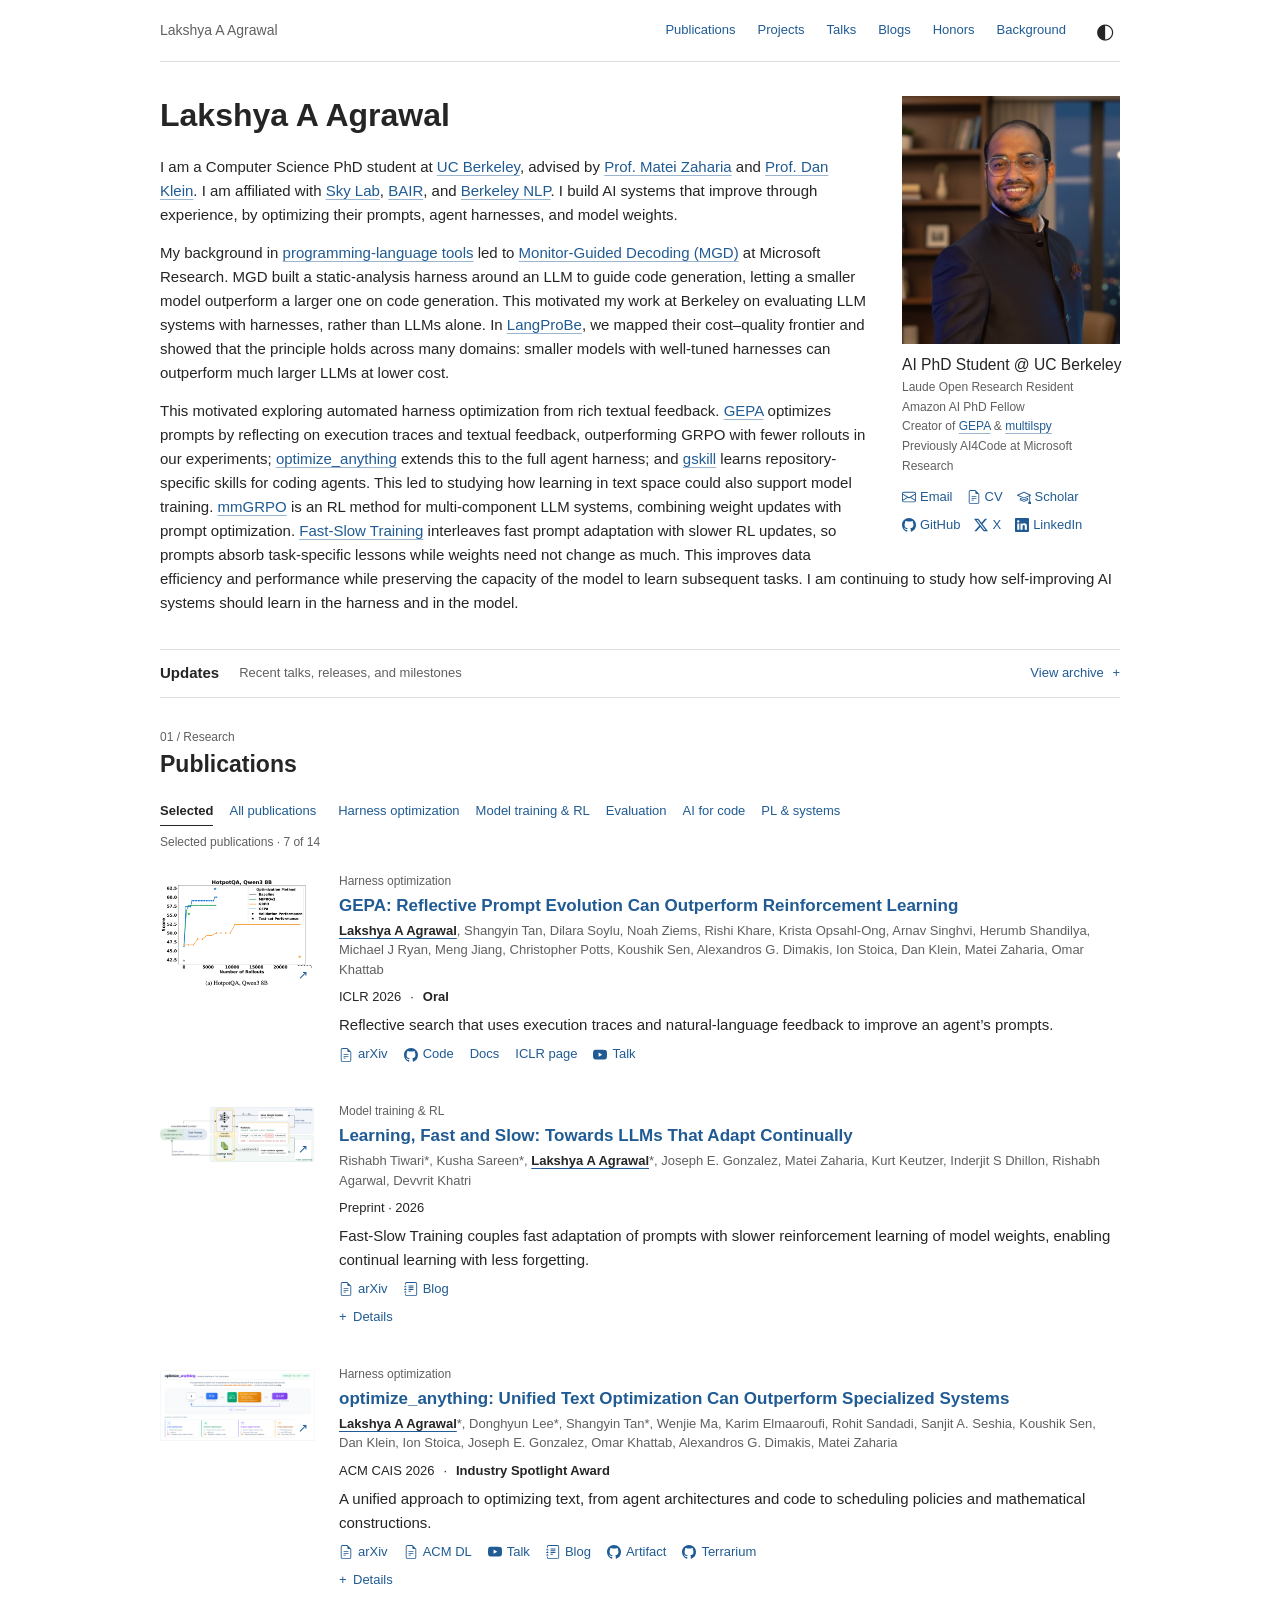
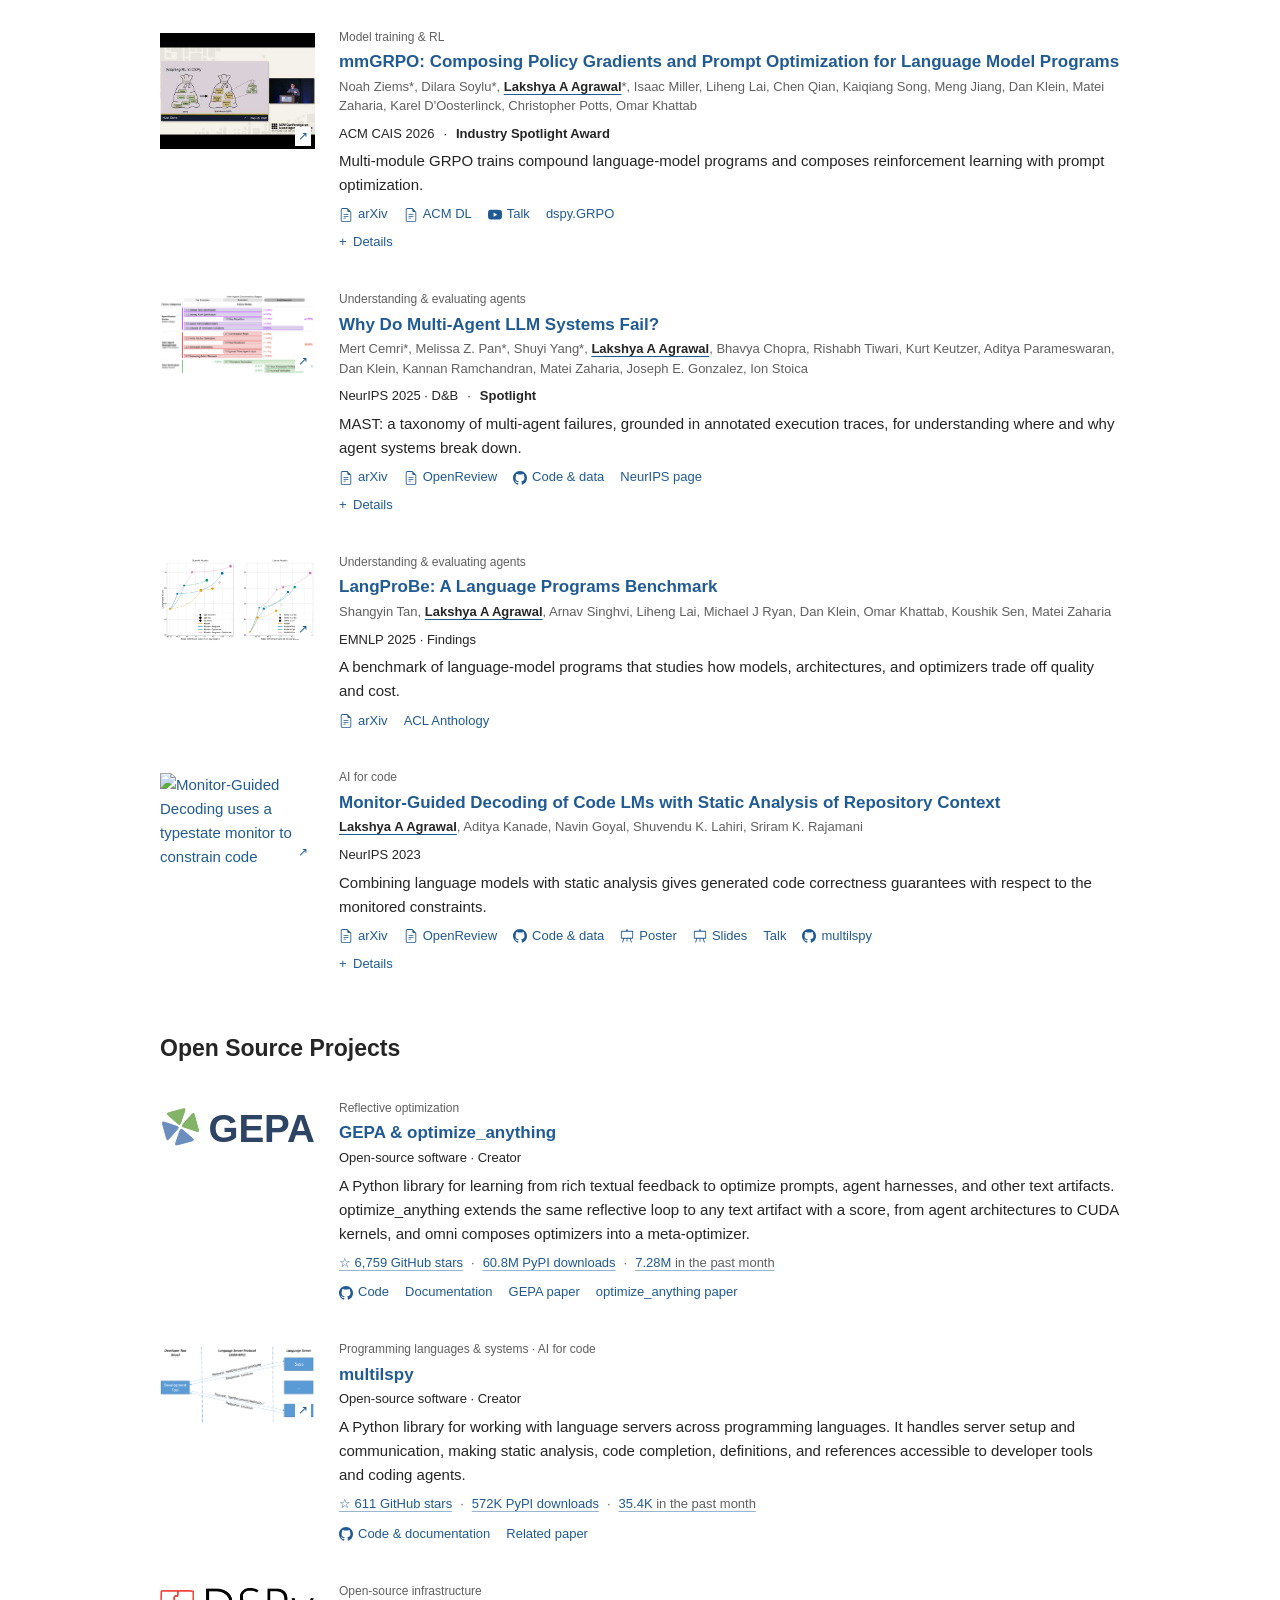
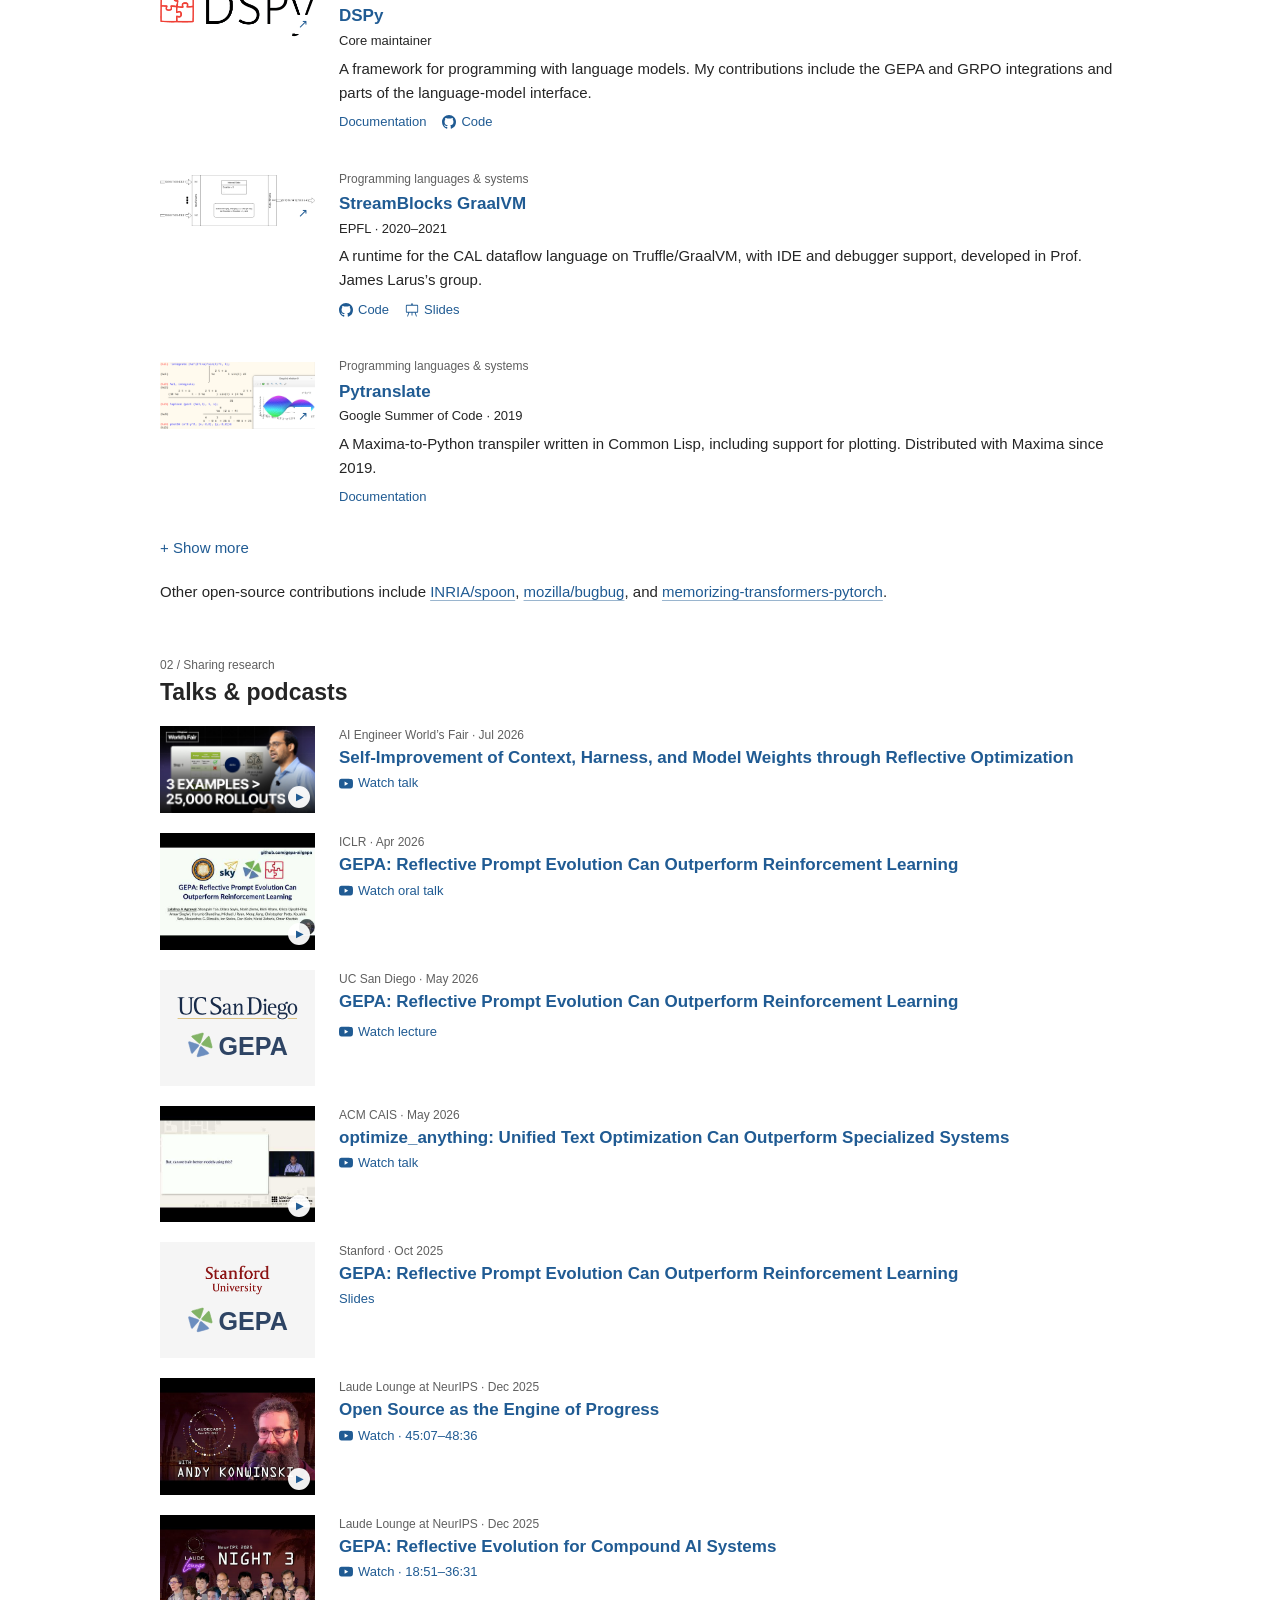
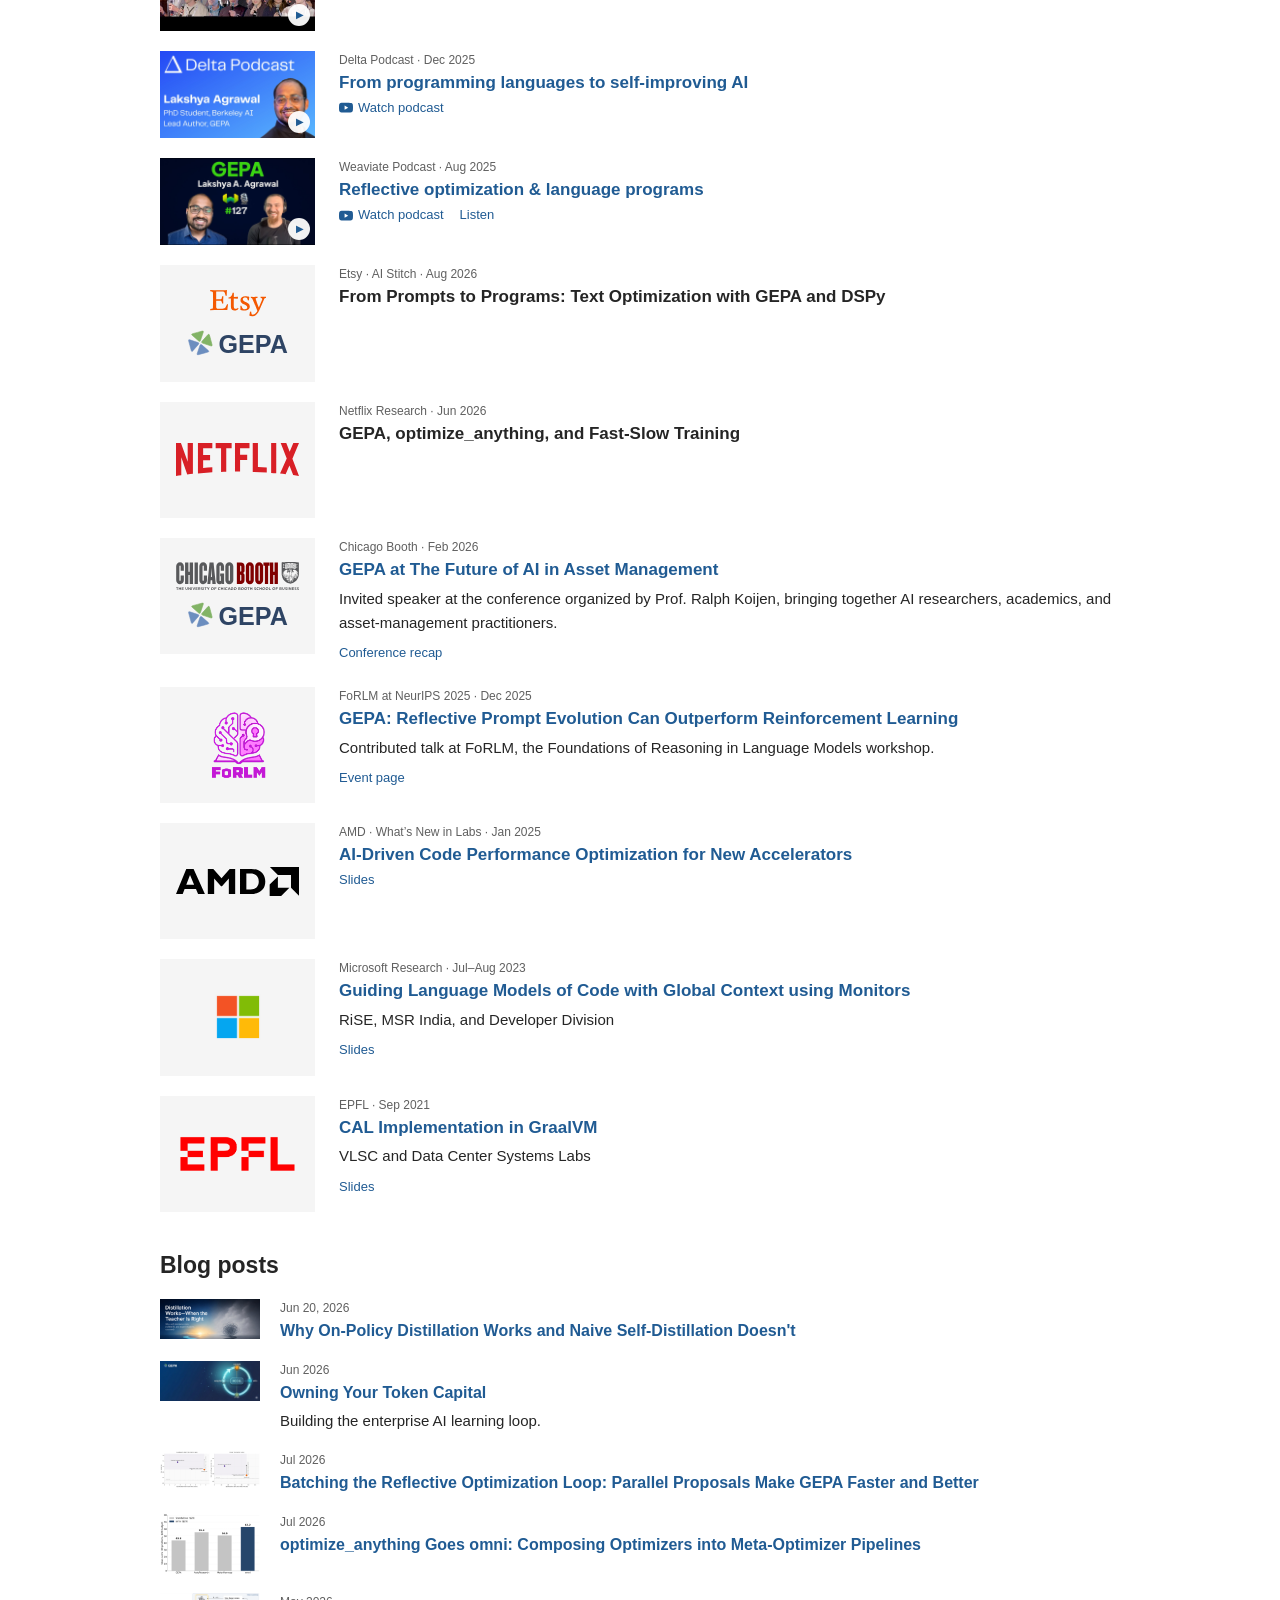
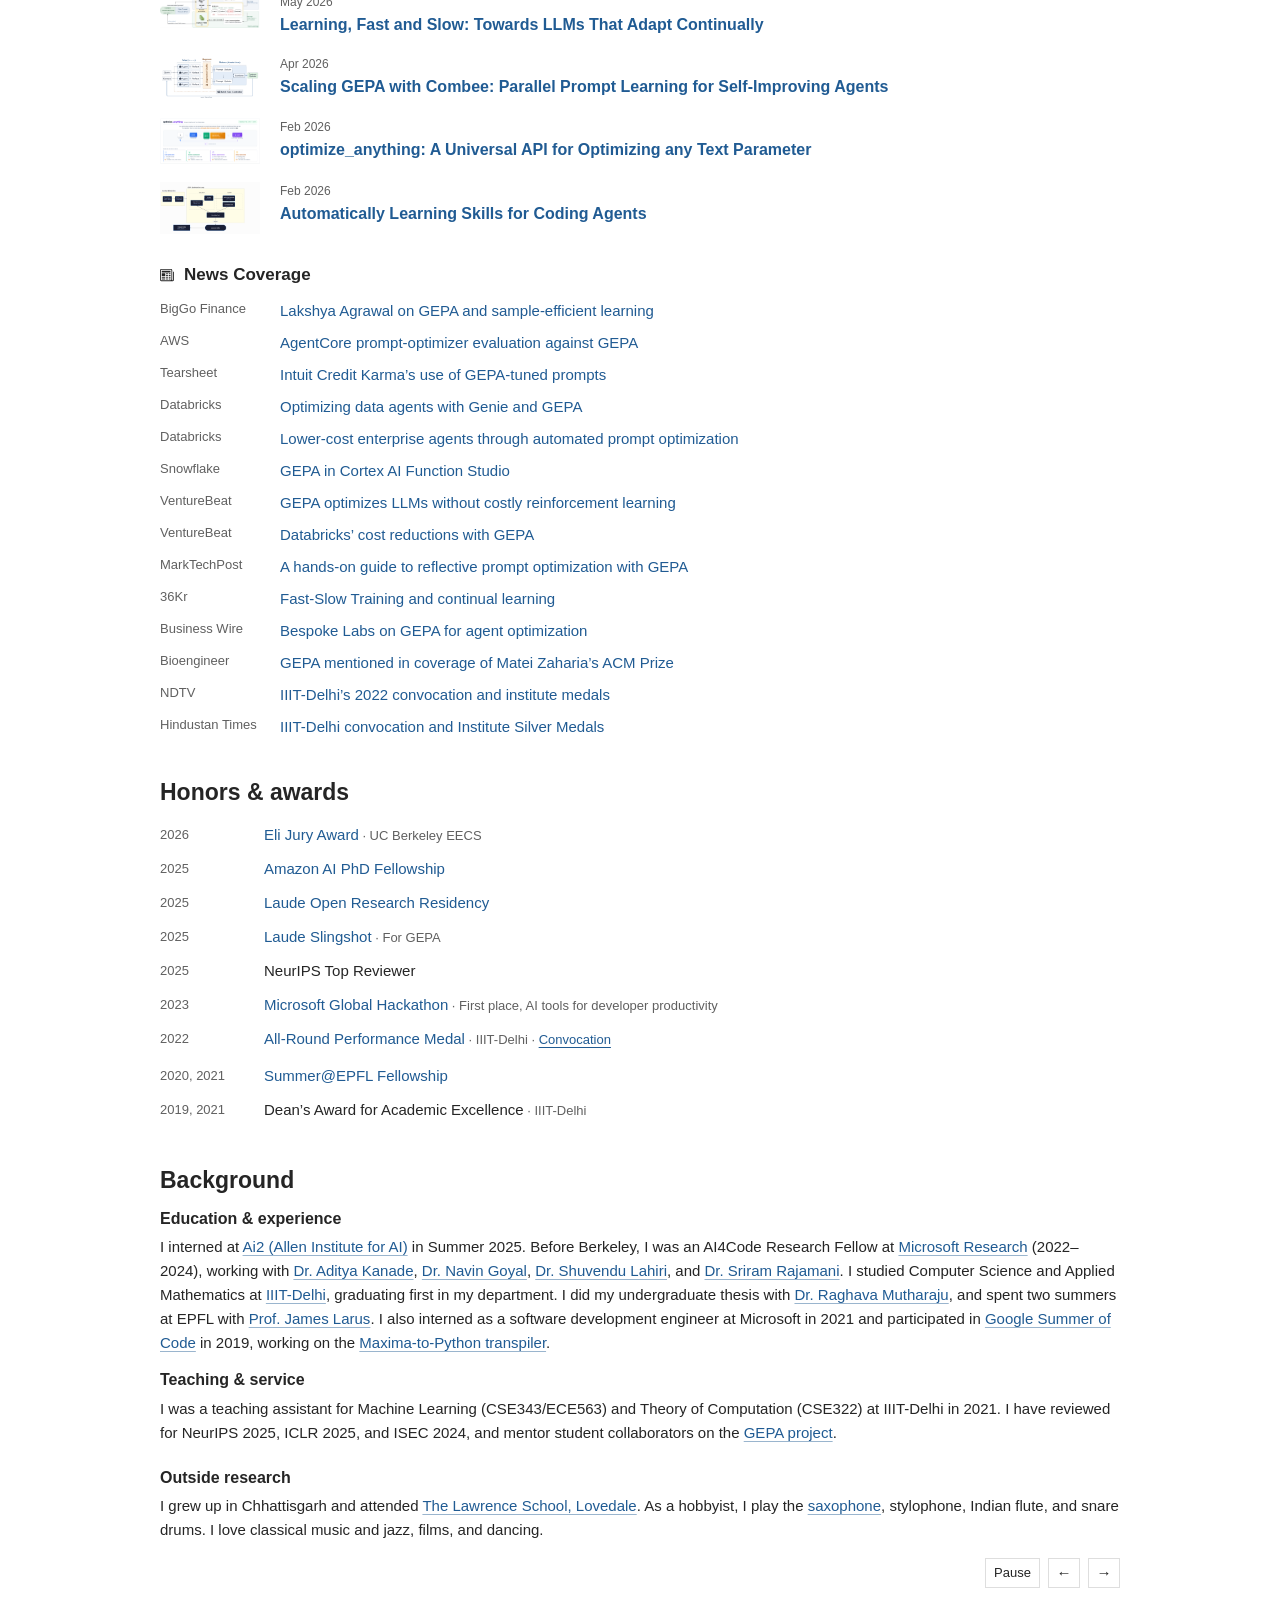
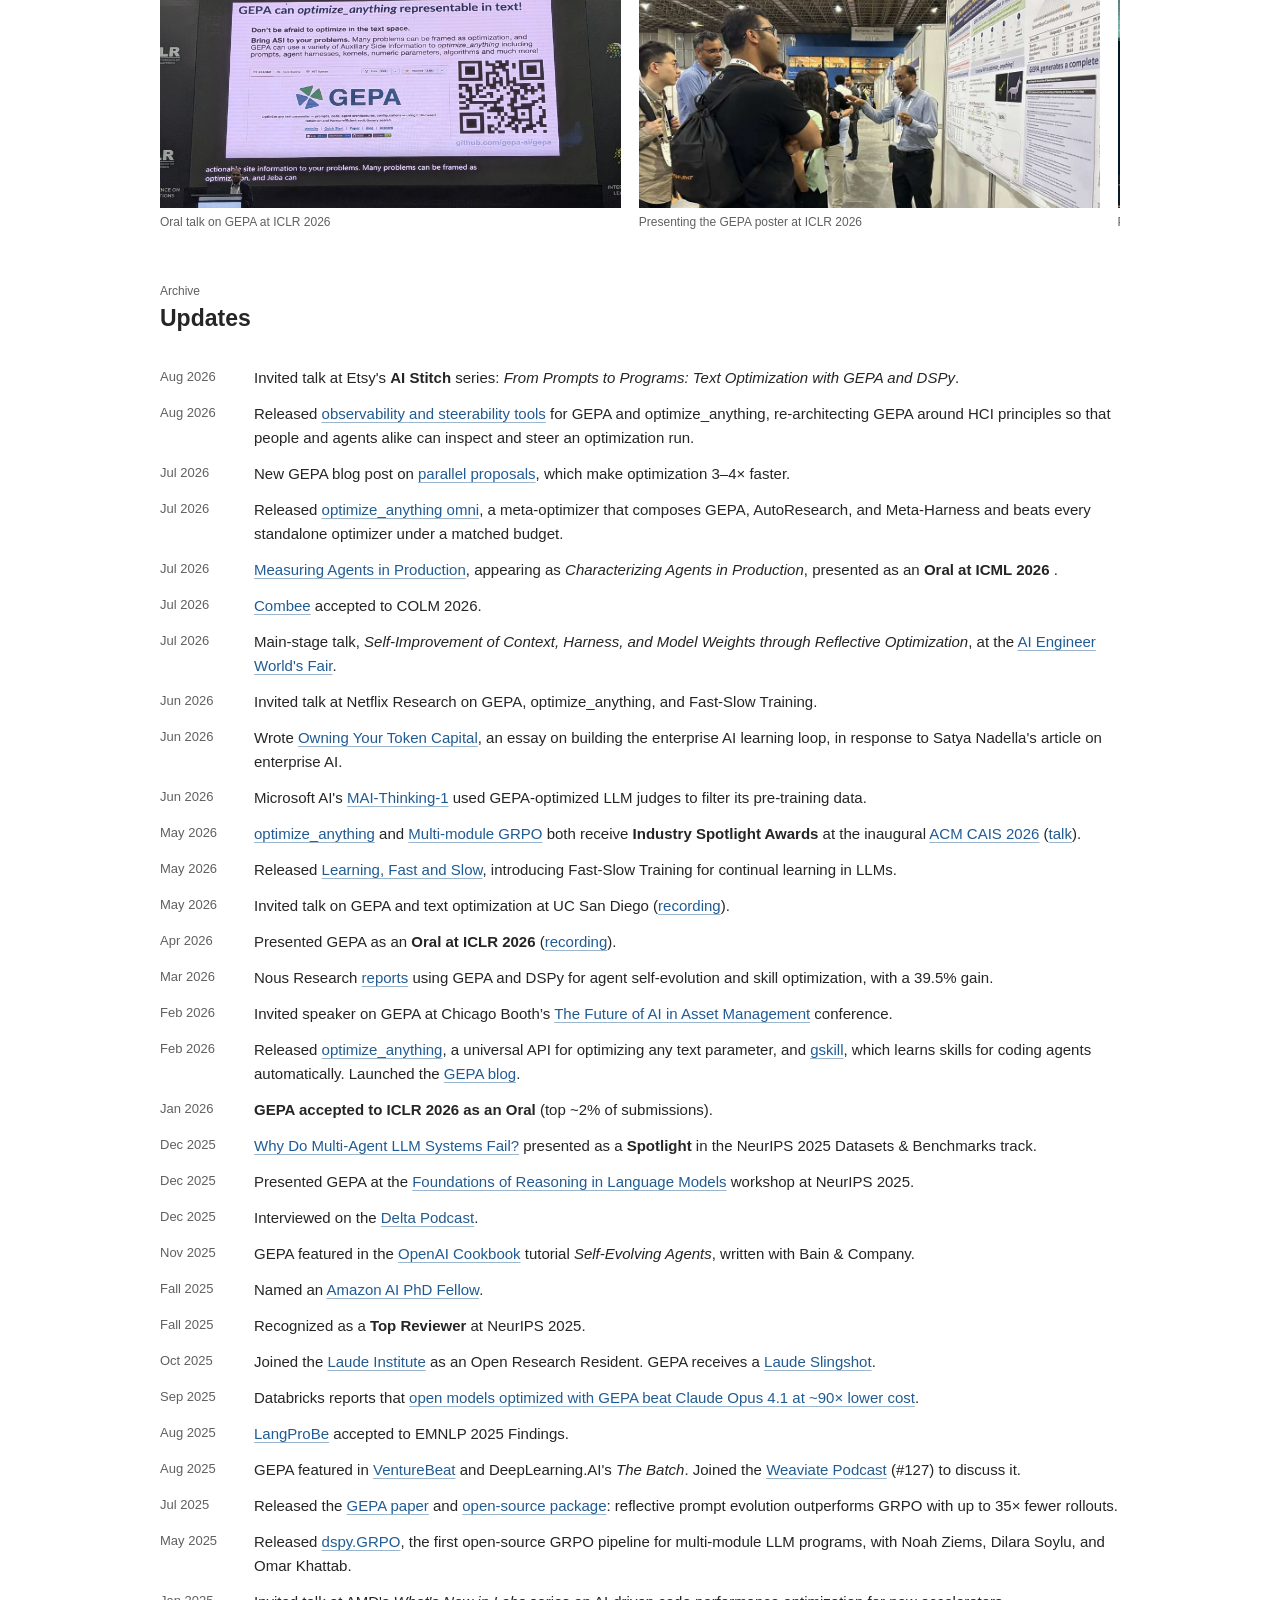
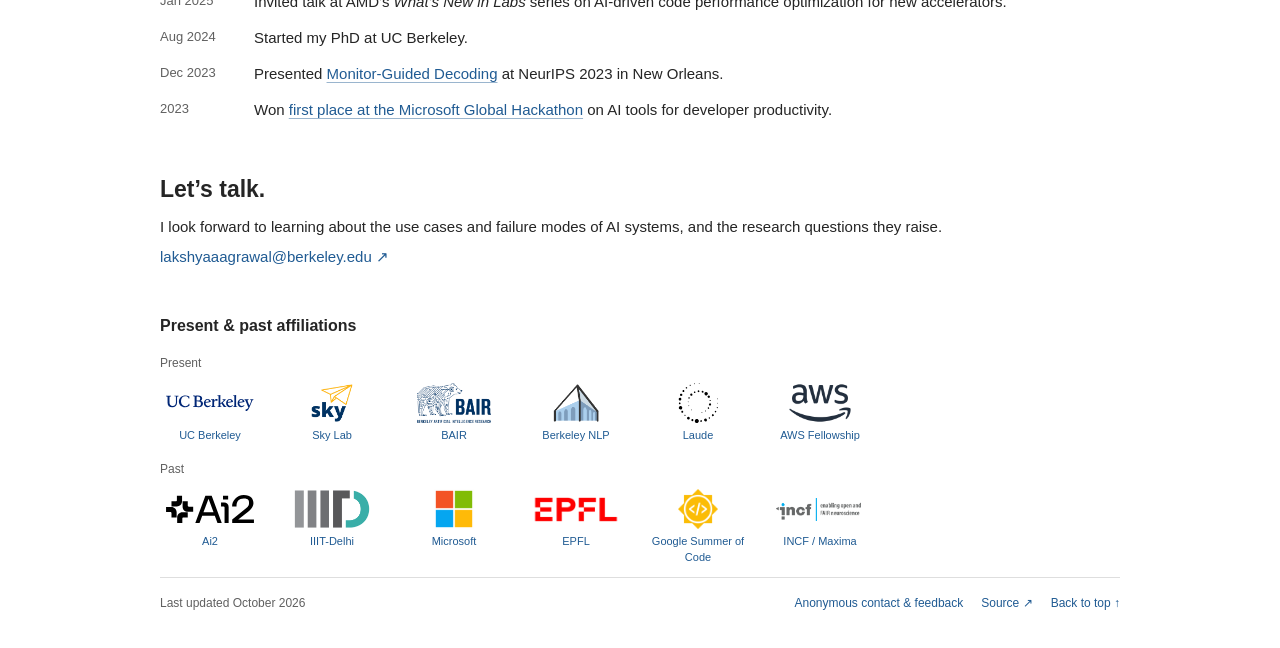
==== commit 45372358: "Use consistent author name across publications" ====
--- a/index.html
+++ b/index.html
@@ -233,7 +233,7 @@
   <a class="work-visual" href="images/sides/mast.png" target="_blank" rel="noopener" aria-label="Enlarge research figure for mast"><img src="images/sides/mast.png" alt="MAST taxonomy groups failures into specification issues, inter-agent misalignment, and task verification" width="2598" height="1314" loading="lazy" decoding="async"><span aria-hidden="true">↗</span></a>
   <div class="work-category">Understanding &amp; evaluating agents</div>
   <h3><a href="https://arxiv.org/abs/2503.13657">Why Do Multi-Agent LLM Systems Fail?</a></h3>
-  <p class="authors">Mert Cemri*, Melissa Z. Pan*, Shuyi Yang*, <span class="me">Lakshya A. Agrawal</span>, Bhavya Chopra, Rishabh Tiwari, Kurt Keutzer, Aditya Parameswaran, Dan Klein, Kannan Ramchandran, Matei Zaharia, Joseph E. Gonzalez, Ion Stoica</p>
+  <p class="authors">Mert Cemri*, Melissa Z. Pan*, Shuyi Yang*, <span class="me">Lakshya A Agrawal</span>, Bhavya Chopra, Rishabh Tiwari, Kurt Keutzer, Aditya Parameswaran, Dan Klein, Kannan Ramchandran, Matei Zaharia, Joseph E. Gonzalez, Ion Stoica</p>
   <p class="work-venue">NeurIPS 2025 · D&amp;B <span class="distinction">Spotlight</span></p>
   <p class="work-description">MAST: a taxonomy of multi-agent failures, grounded in annotated execution traces, for understanding where and why agent systems break down.</p>
   <div class="work-links"><a href="https://arxiv.org/abs/2503.13657"><svg class="link-icon" aria-hidden="true" focusable="false"><use href="#icon-file-earmark-text"></use></svg>arXiv</a><a href="https://openreview.net/forum?id=MqBzKkb8eK"><svg class="link-icon" aria-hidden="true" focusable="false"><use href="#icon-file-earmark-text"></use></svg>OpenReview</a><a href="https://github.com/multi-agent-systems-failure-taxonomy/MAST"><svg class="link-icon" aria-hidden="true" focusable="false"><use href="#icon-github"></use></svg>Code &amp; data</a><a href="https://neurips.cc/virtual/2025/poster/121528">NeurIPS page</a></div>
@@ -307,7 +307,7 @@
   <a class="work-visual" href="images/research/barbarians.png" target="_blank" rel="noopener" aria-label="Enlarge: AI-driven systems research loop with solution generation, evaluation, and selection"><img src="images/research/barbarians.png" alt="AI-driven systems research loop with solution generation, evaluation, and selection" width="1402" height="650" loading="lazy" decoding="async"><span aria-hidden="true">↗</span></a>
   <div class="work-category">Programming languages &amp; systems</div>
   <h3><a href="https://arxiv.org/abs/2512.14806">Let the Barbarians In: How AI Can Accelerate Systems Performance Research</a></h3>
-  <p class="authors">Audrey Cheng*, Shu Liu*, Melissa Pan, Zhifei Li, Shubham Agarwal, Mert Cemri, Bowen Wang, Alexander Krentsel, Tian Xia, Jongseok Park, Shuo Yang, Jeff Chen, <span class="me">Lakshya Agrawal</span>, Ashwin Naren, Shulu Li, Ruiying Ma, Aditya Desai, Jiarong Xing, Koushik Sen, Matei Zaharia, Ion Stoica</p>
+  <p class="authors">Audrey Cheng*, Shu Liu*, Melissa Pan, Zhifei Li, Shubham Agarwal, Mert Cemri, Bowen Wang, Alexander Krentsel, Tian Xia, Jongseok Park, Shuo Yang, Jeff Chen, <span class="me">Lakshya A Agrawal</span>, Ashwin Naren, Shulu Li, Ruiying Ma, Aditya Desai, Jiarong Xing, Koushik Sen, Matei Zaharia, Ion Stoica</p>
   <p class="work-venue">Preprint · 2025</p>
   <p class="work-description">Exploring how AI can accelerate systems performance research.</p>
   <div class="work-links"><a href="https://arxiv.org/abs/2512.14806"><svg class="link-icon" aria-hidden="true" focusable="false"><use href="#icon-file-earmark-text"></use></svg>arXiv</a></div>
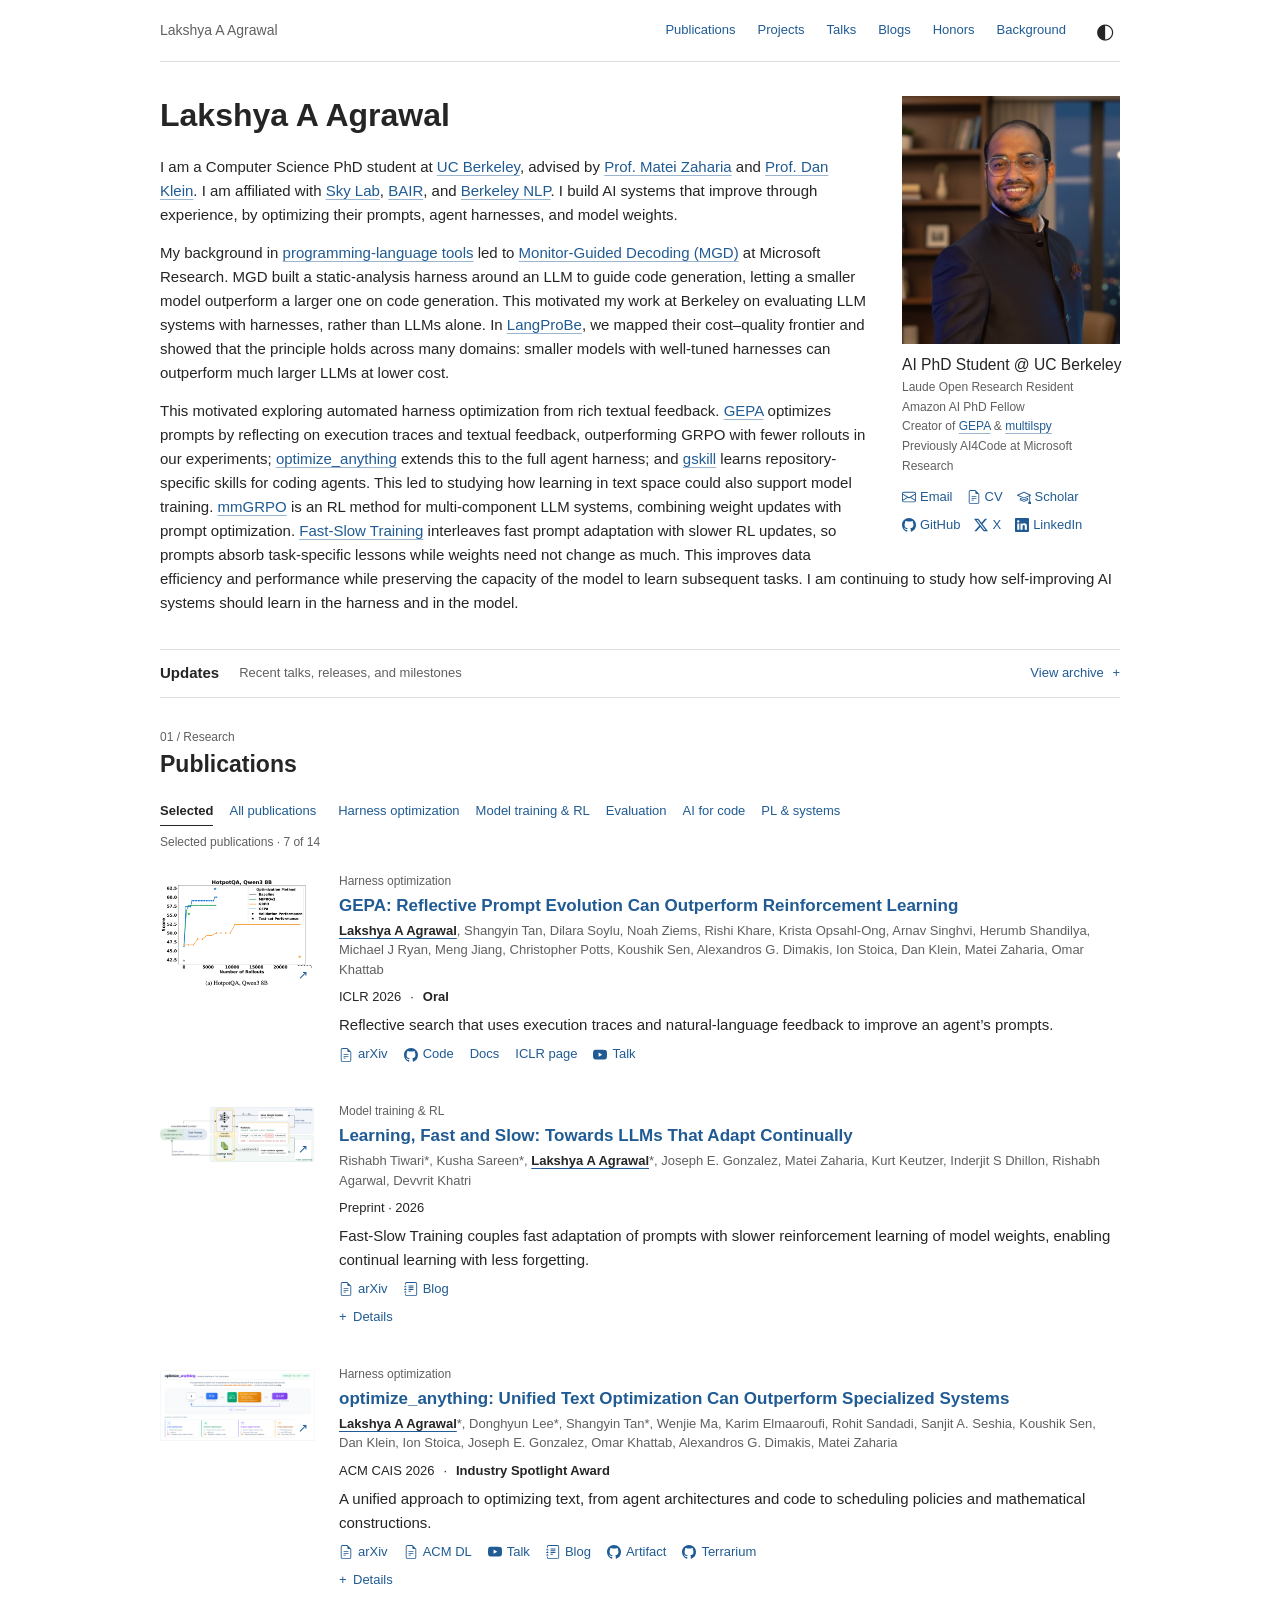
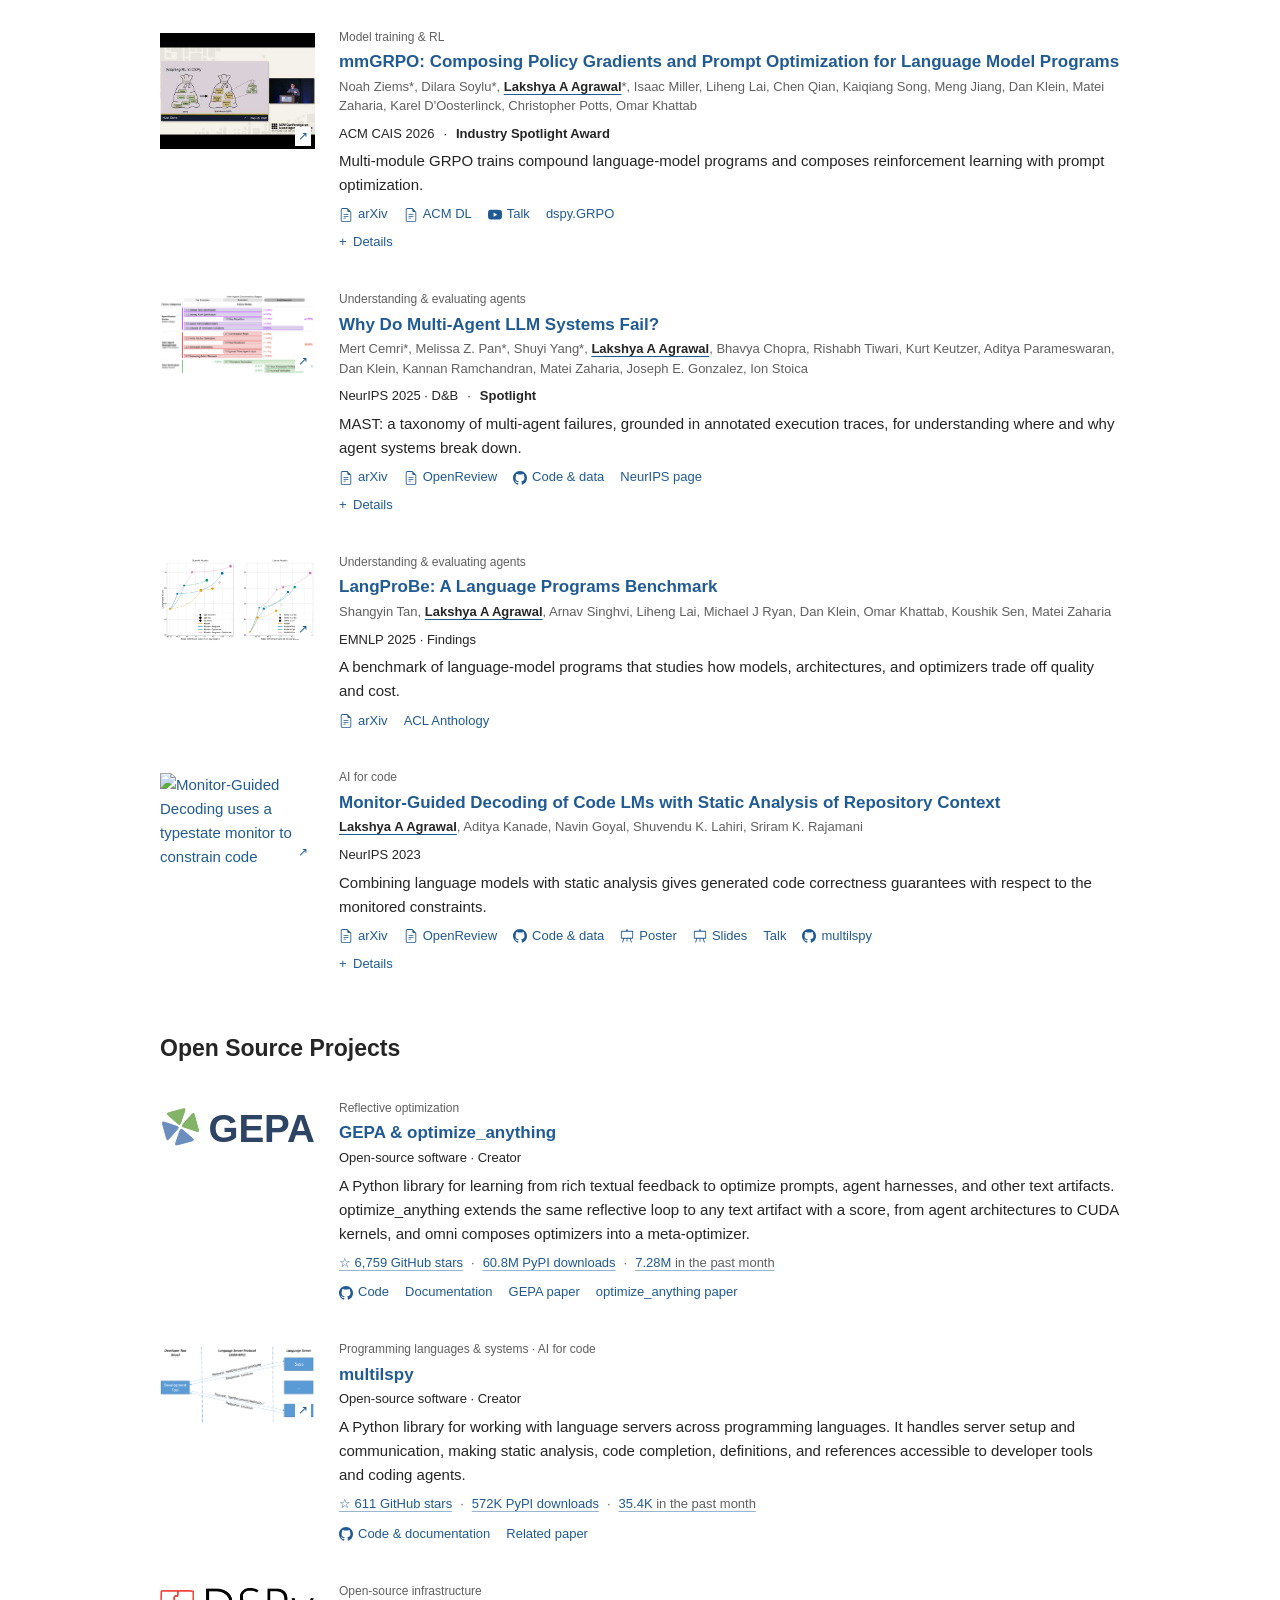
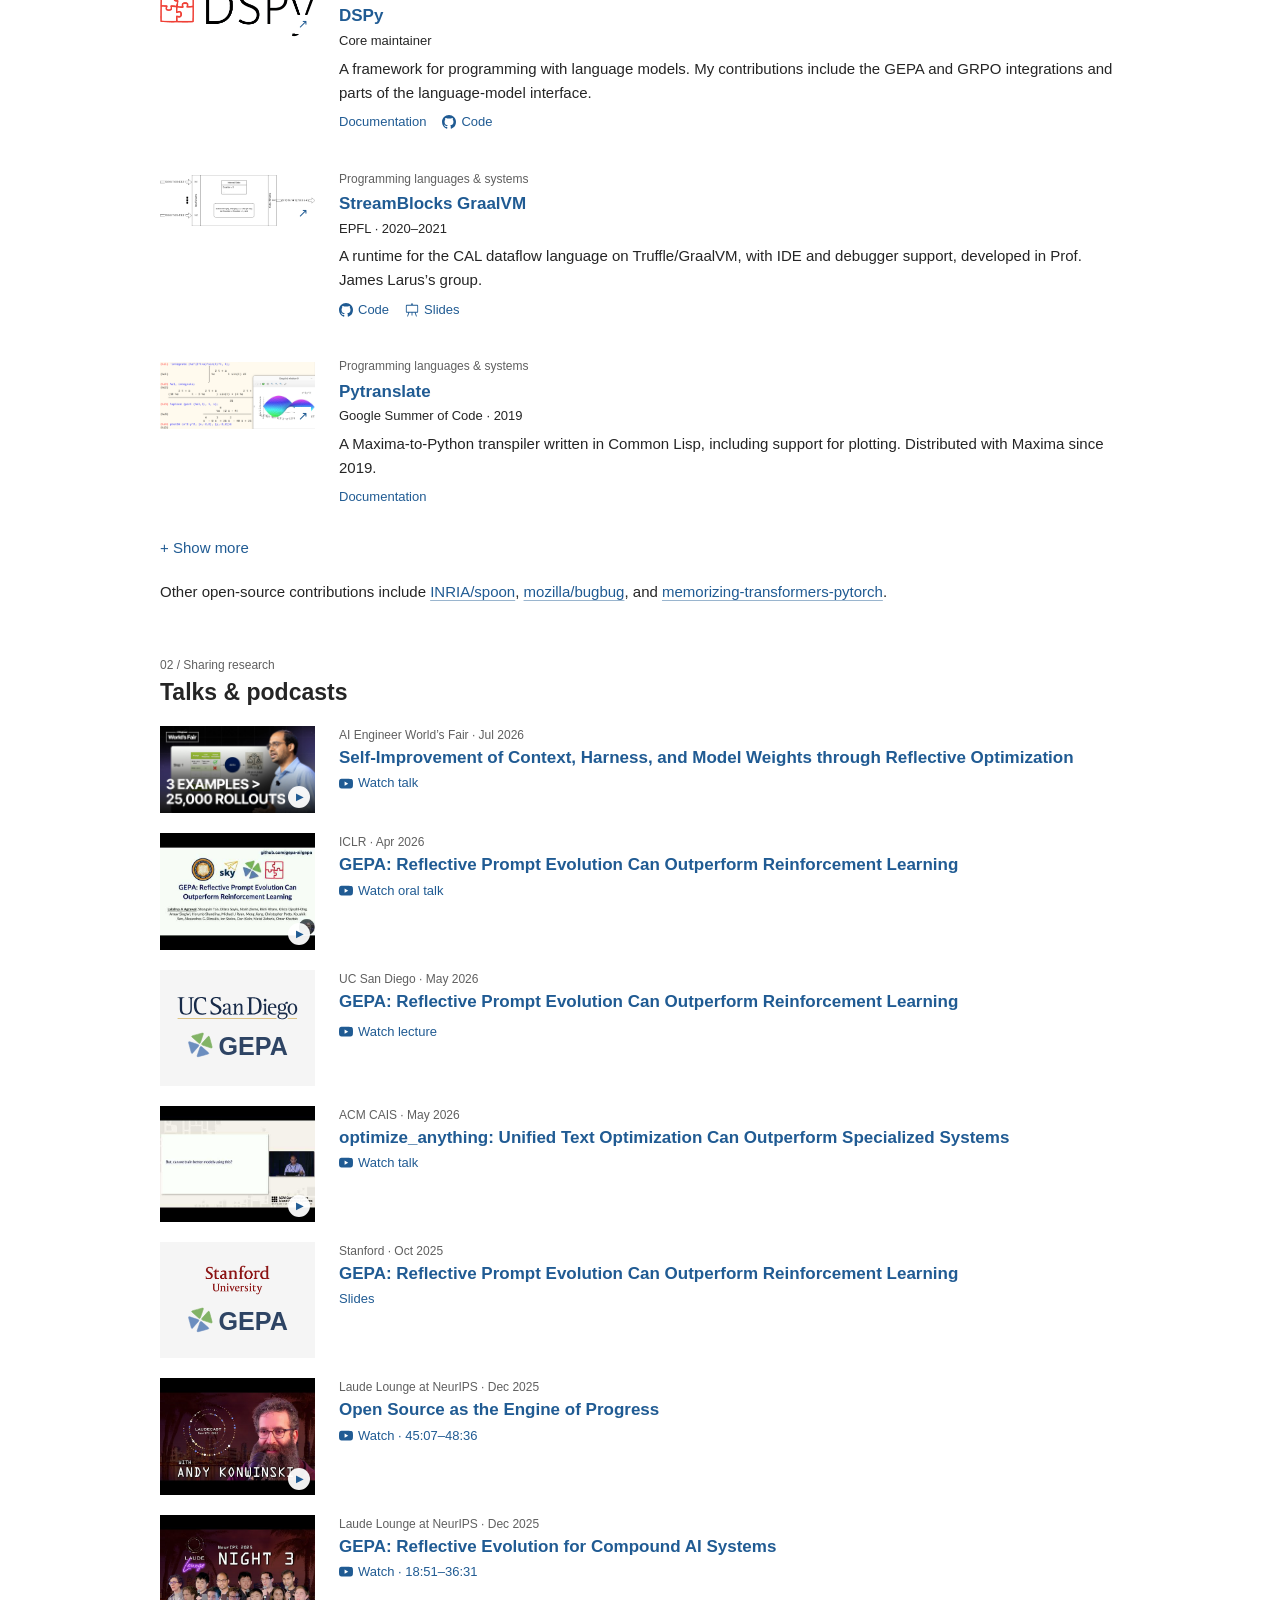
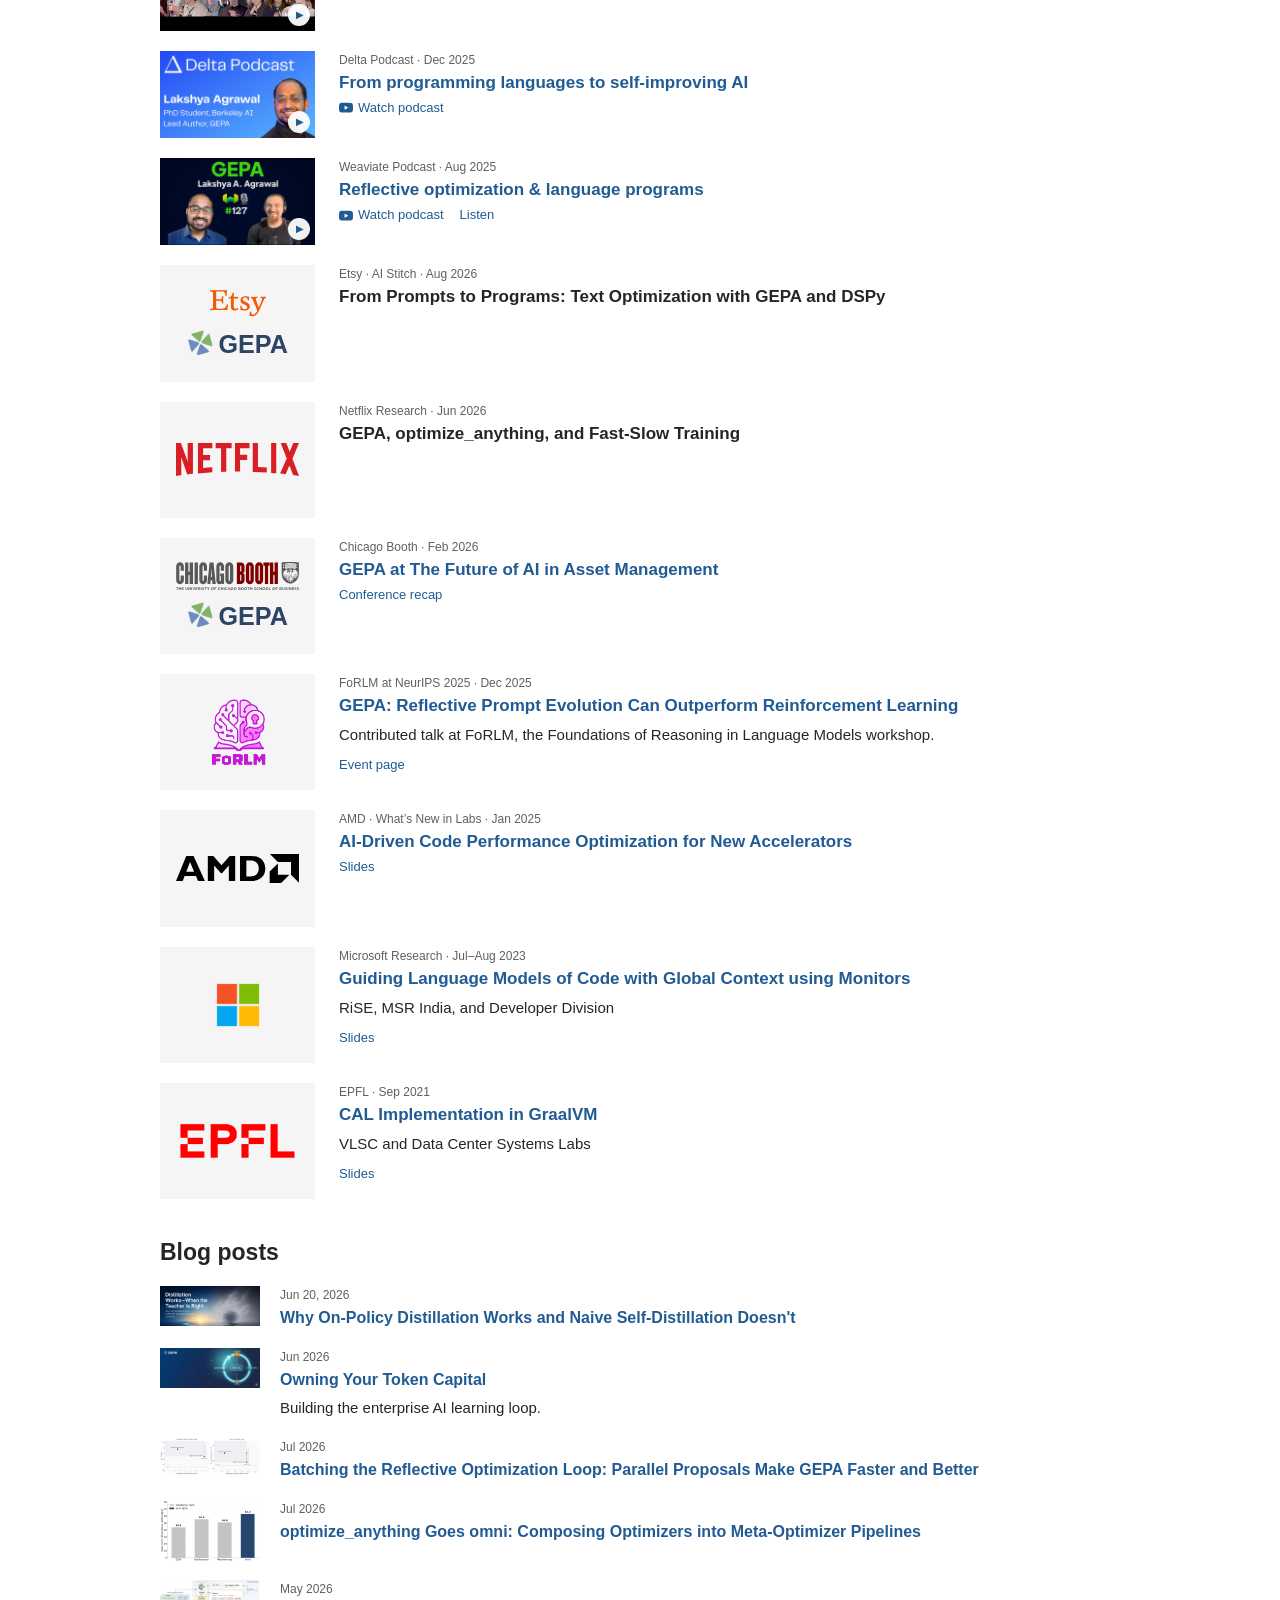
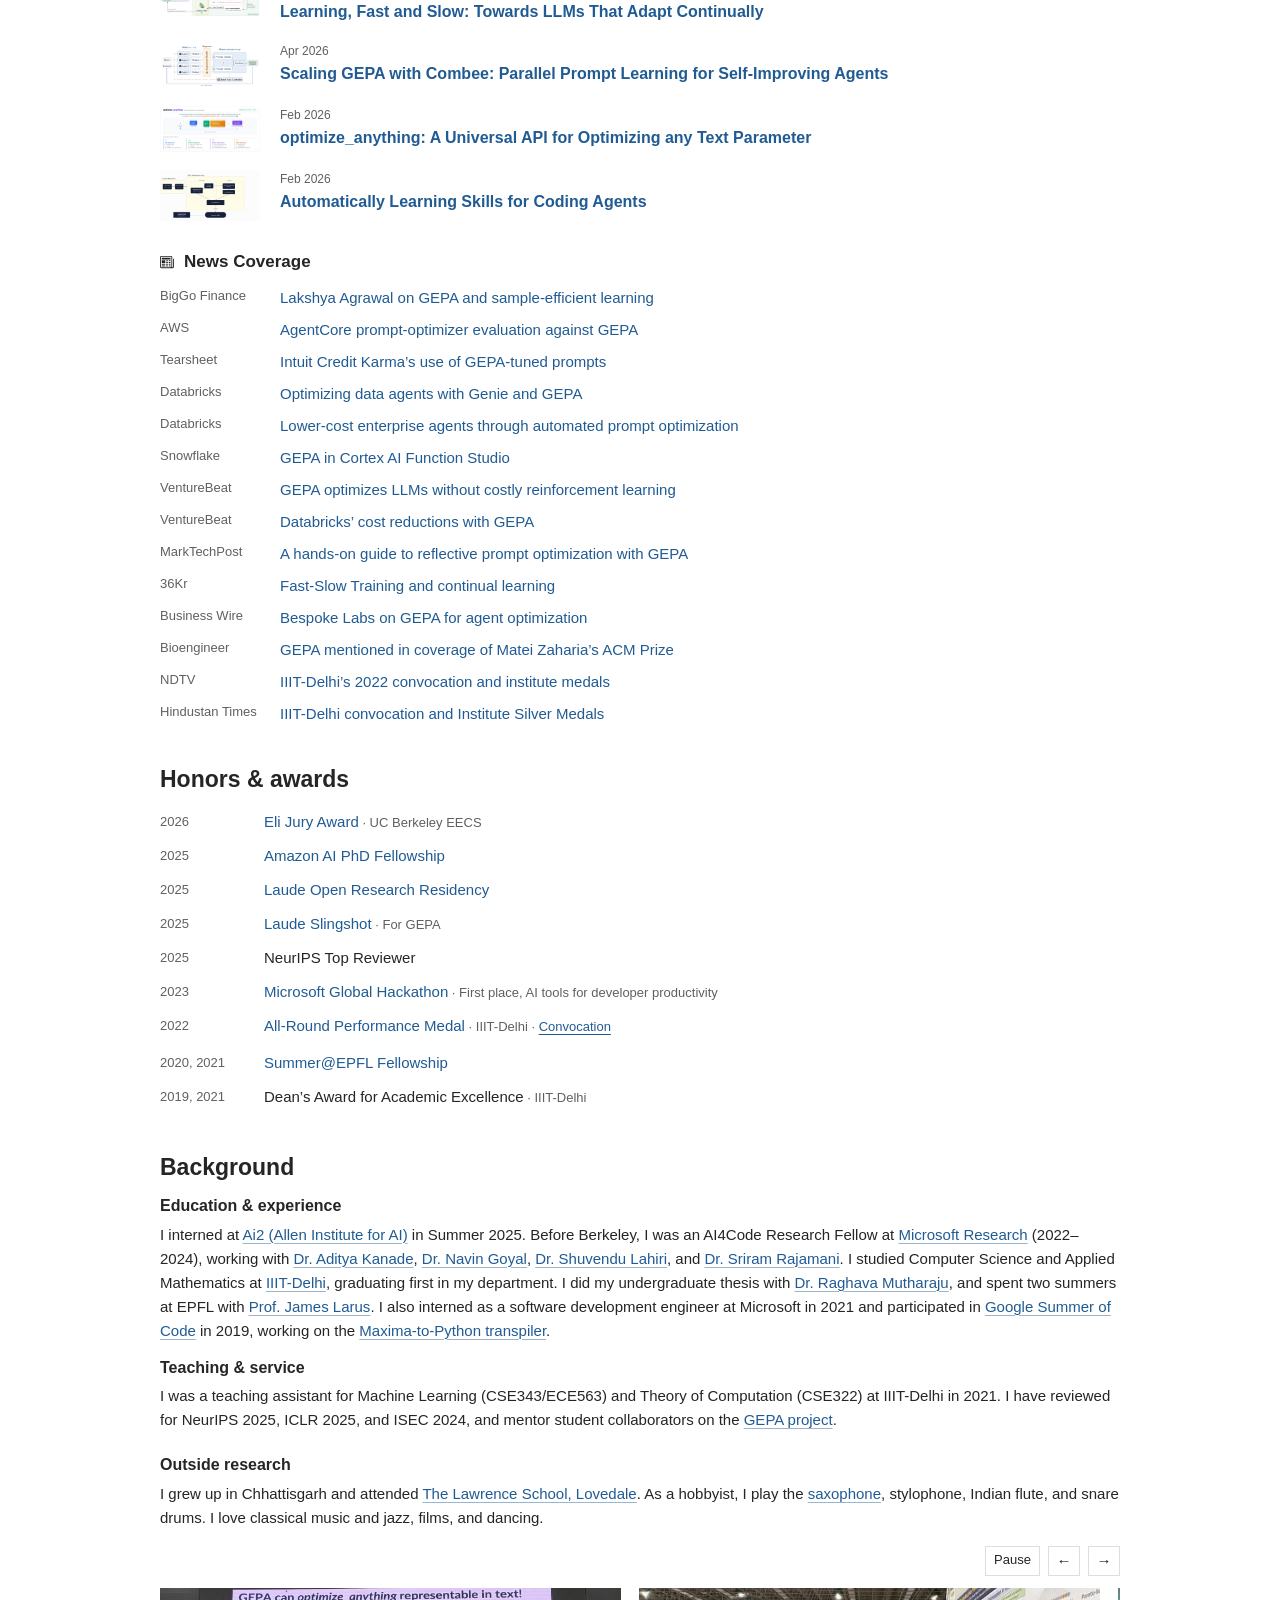
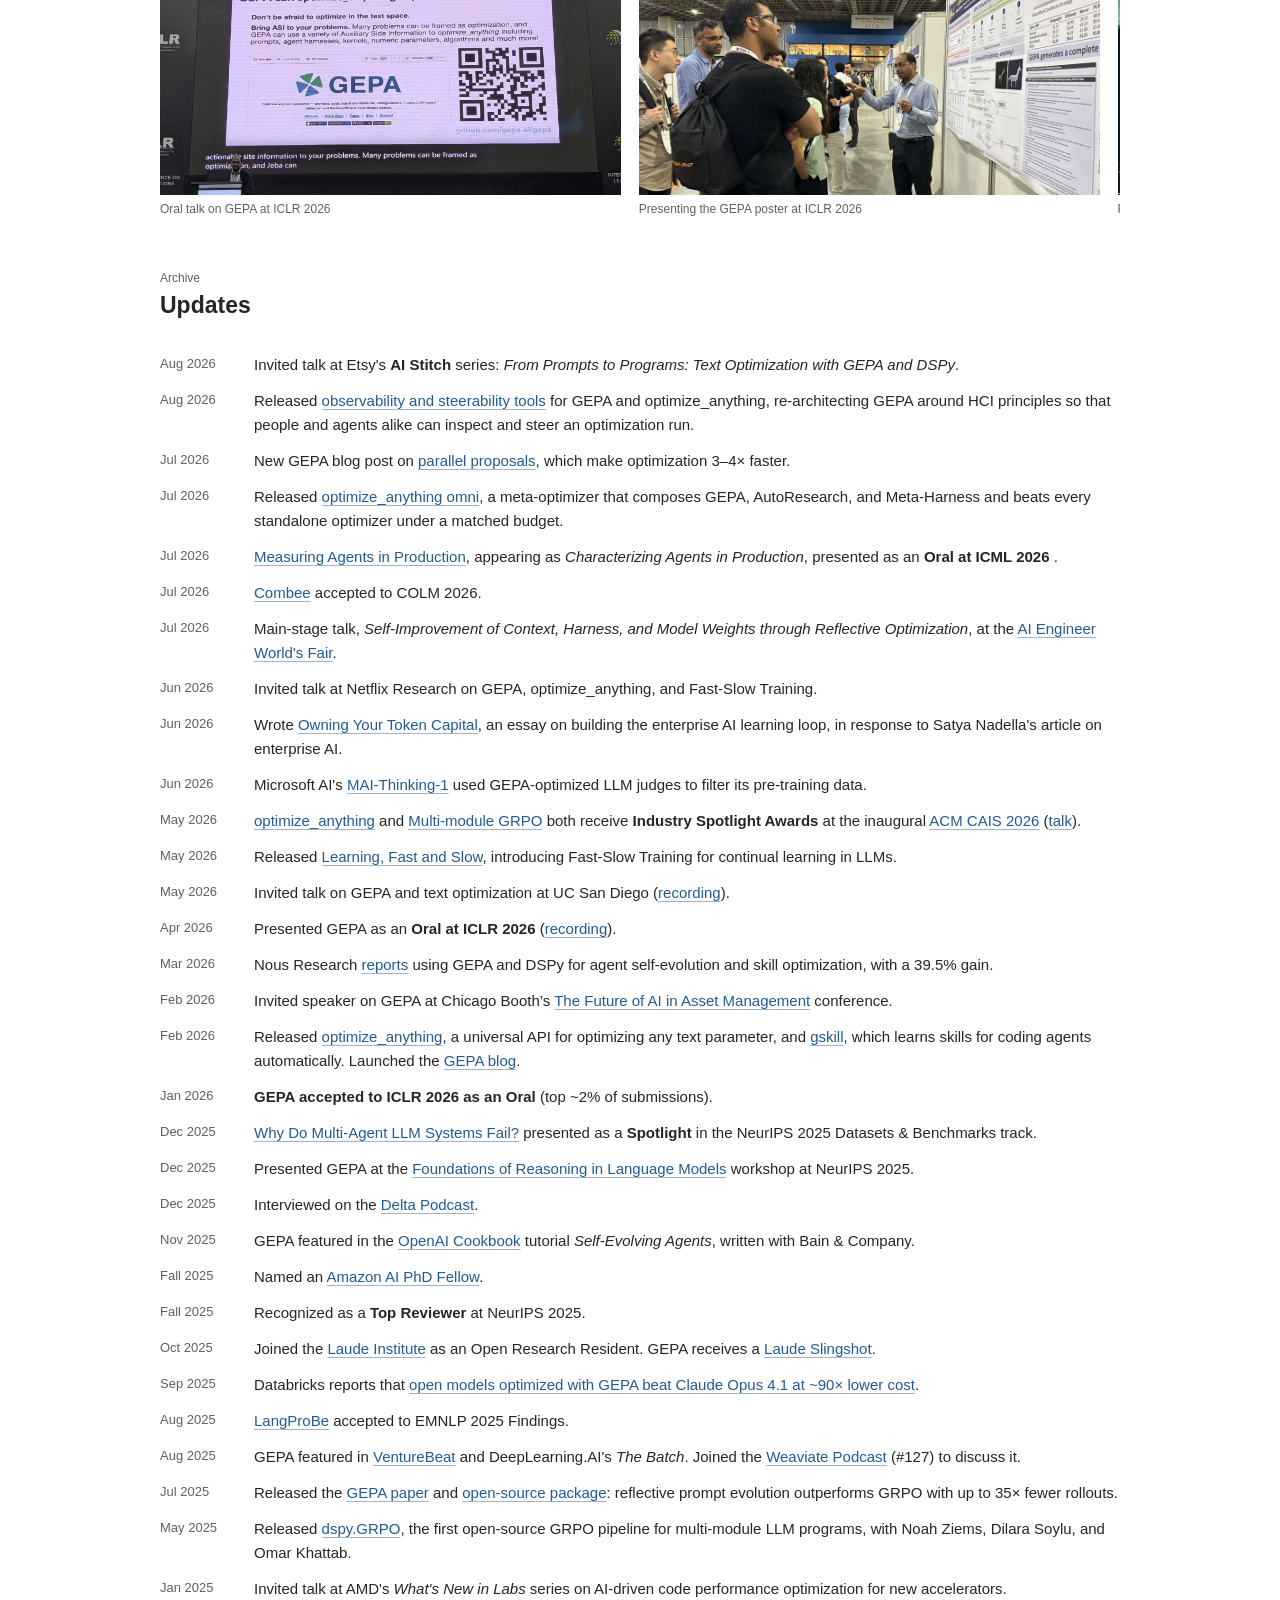
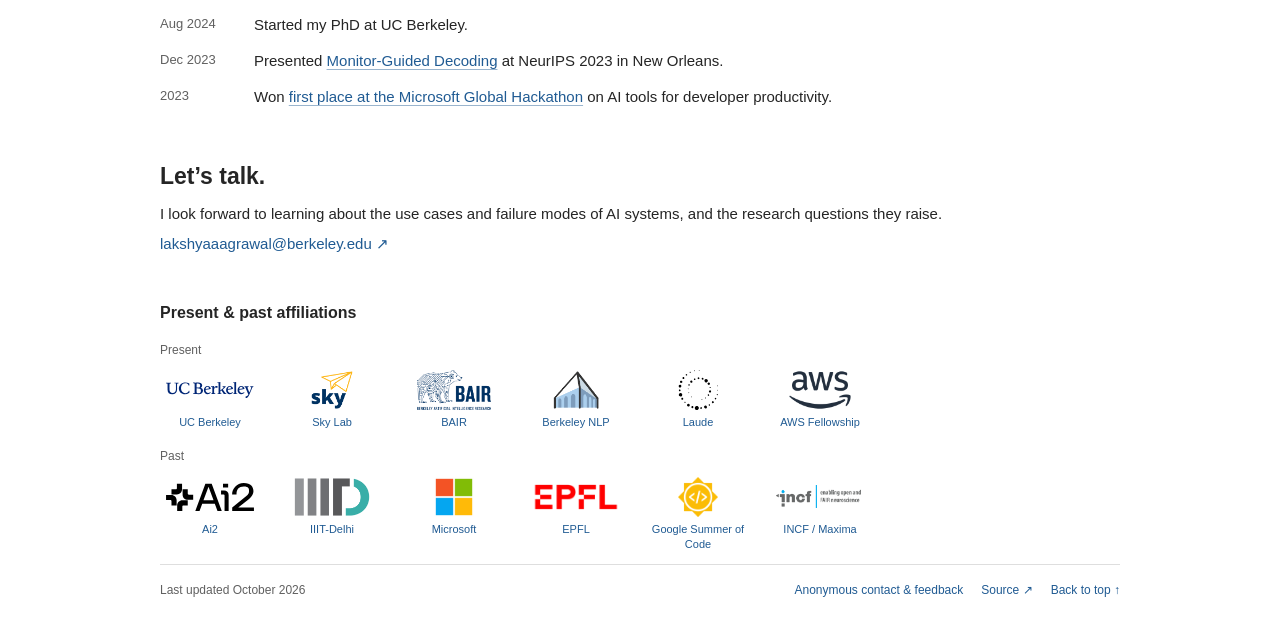
==== commit c56b5971: "Remove Chicago talk caption" ====
--- a/index.html
+++ b/index.html
@@ -467,7 +467,7 @@
       </article>
       <article class="talk-card">
         <a class="talk-cover logo-cover" href="https://www.chicagobooth.edu/magazine/a-new-era-for-finance" aria-label="Read the Chicago Booth conference recap"><img class="logo-invert" src="images/logos/chicago-booth.svg" alt="Chicago Booth" loading="lazy" decoding="async"><img class="light-only" src="assets/logos/gepa_logo_with_text.svg" alt="GEPA"><img class="dark-only" src="assets/logos/gepa_logo_with_text_white.svg" alt="GEPA"></a>
-        <div class="talk-copy"><span class="eyebrow">Chicago Booth · Feb 2026</span><h3><a href="https://www.chicagobooth.edu/magazine/a-new-era-for-finance">GEPA at The Future of AI in Asset Management</a></h3><p>Invited speaker at the conference organized by Prof. Ralph Koijen, bringing together AI researchers, academics, and asset-management practitioners.</p><div class="talk-links"><a href="https://www.chicagobooth.edu/magazine/a-new-era-for-finance">Conference recap</a></div></div>
+        <div class="talk-copy"><span class="eyebrow">Chicago Booth · Feb 2026</span><h3><a href="https://www.chicagobooth.edu/magazine/a-new-era-for-finance">GEPA at The Future of AI in Asset Management</a></h3><div class="talk-links"><a href="https://www.chicagobooth.edu/magazine/a-new-era-for-finance">Conference recap</a></div></div>
       </article>
       <article class="talk-card">
         <a class="talk-cover logo-cover" href="https://reasoning-workshop.github.io/" aria-label="FoRLM workshop website"><img class="logo-tall" src="images/logos/forlm.png" alt="FoRLM" width="323" height="323" loading="lazy" decoding="async"></a>
